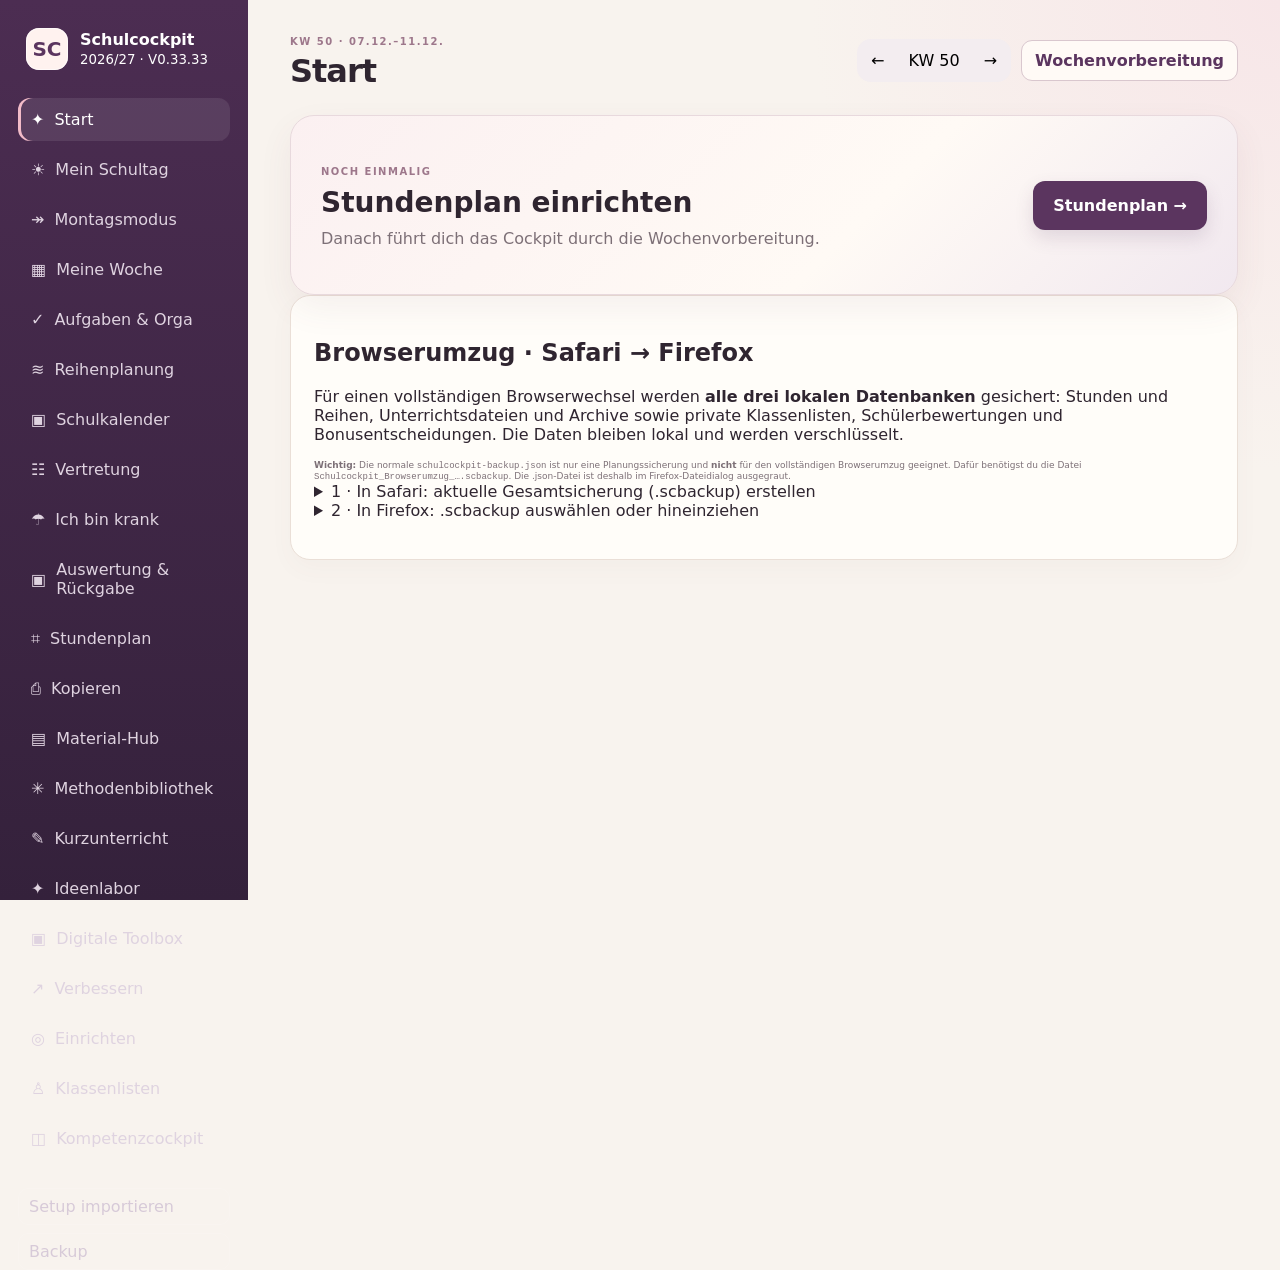
==== index.html @ 97490d44 "V0.33.33: Verbindliche Kompetenznachweise" ====
<!doctype html>
<html lang="de">
<head>
  <meta charset="UTF-8" />
  <meta name="viewport" content="width=device-width, initial-scale=1.0" />
  <title>Schulcockpit</title>
  <link rel="stylesheet" href="styles.css?v=0.25.0" />
  <link rel="stylesheet" href="schulcockpit-klassenliste-le-v235.css?v=0.29.1" />
  <link rel="stylesheet" href="schulcockpit-restjahr-v236.css?v=0.25.0" />
  <link rel="stylesheet" href="schulcockpit-materialhub-v237.css?v=0.25.0" />
  <link rel="stylesheet" href="schulcockpit-materialarchive-v238.css?v=0.25.0" />
  <link rel="stylesheet" href="schulcockpit-materialfolder-v239.css?v=0.25.0" />
  <link rel="stylesheet" href="schulcockpit-materialaudit-v240.css?v=0.25.0" />
  <link rel="stylesheet" href="schulcockpit-jahreszip-v241.css?v=0.25.0" />
  <link rel="stylesheet" href="schulcockpit-fehlende-originale-v242.css?v=0.25.0" />
  <link rel="stylesheet" href="schulcockpit-originale-reparieren-v243.css?v=0.25.0" />
  <link rel="stylesheet" href="schulcockpit-jahresvorgaben-v244.css?v=0.25.0" />
  <link rel="stylesheet" href="schulcockpit-pruefungsthemen-v245.css?v=0.25.7" />
  <link rel="stylesheet" href="schulcockpit-kompetenzstunden-v247.css?v=0.25.0" />
  <link rel="stylesheet" href="schulcockpit-klassenverwaltung-v248.css?v=0.25.8" />
  <link rel="stylesheet" href="schulcockpit-stammklassen-v251.css?v=0.25.1" />
  <link rel="stylesheet" href="schulcockpit-mathe5-nachweise-v252.css?v=0.25.2" />
  <link rel="stylesheet" href="schulcockpit-privacy-project-v253.css?v=0.25.3" />
  <link rel="stylesheet" href="schulcockpit-schulkalender-v259.css?v=0.26.1" />
  <link rel="stylesheet" href="schulcockpit-vertretung-v262.css?v=0.26.2" />
  <link rel="stylesheet" href="schulcockpit-nachruecken-v263.css?v=0.26.3" />
  <link rel="stylesheet" href="schulcockpit-bewertung-v267.css?v=0.26.7" />
  <link rel="stylesheet" href="schulcockpit-klassenarbeit-erstellen-v269.css?v=0.26.9" />
  <link rel="stylesheet" href="schulcockpit-unterricht-ist-v270.css?v=0.27.0" />
  <link rel="stylesheet" href="schulcockpit-stundenwechsel-v272.css?v=0.27.4" />
  <link rel="stylesheet" href="schulcockpit-bonusmatrix-v281.css?v=0.28.1" />
  <link rel="stylesheet" href="schulcockpit-stundendisposition-v275.css?v=0.27.5">
  <link rel="stylesheet" href="schulcockpit-arbeitsblaetter-v276.css?v=0.27.6">
  <link rel="stylesheet" href="schulcockpit-dropzone-v284.css?v=0.28.4">
  <link rel="stylesheet" href="schulcockpit-streaming-transfer-v285.css?v=0.28.5">
  <link rel="stylesheet" href="schulcockpit-firefox-replace-v287.css?v=0.28.7">
  <link rel="stylesheet" href="schulcockpit-lesson-context-v289.css?v=0.28.9">
  <link rel="stylesheet" href="schulcockpit-yearplan-compact-v290.css?v=0.29.0">
  <link rel="stylesheet" href="schulcockpit-material-triage-v294.css?v=0.29.4">
  <link rel="stylesheet" href="schulcockpit-lesson-memory-v295.css?v=0.29.5">
  <link rel="stylesheet" href="schulcockpit-material-evolution-v296.css?v=0.29.6">
  <link rel="stylesheet" href="schulcockpit-methoden-v298.css?v=0.29.8">
  <link rel="stylesheet" href="schulcockpit-nachschreiben-v300.css?v=0.30.0">
  <link rel="stylesheet" href="schulcockpit-ideenlabor-v302.css?v=0.30.2">
  <link rel="stylesheet" href="schulcockpit-kurzunterricht-v304.css?v=0.30.5">
  <link rel="stylesheet" href="schulcockpit-arbeitsblatt-flow-v306.css?v=0.30.6">
  <link rel="stylesheet" href="schulcockpit-zeitkurse-v307.css?v=0.30.7">
  <link rel="stylesheet" href="schulcockpit-realitaet-quellen-v309.css?v=0.30.9">
  <link rel="stylesheet" href="schulcockpit-zeitkurs-zip-v310.css?v=0.31.0">
  <link rel="stylesheet" href="schulcockpit-reihen-drag-v311.css?v=0.31.1">
  <link rel="stylesheet" href="schulcockpit-direct-reihen-drag-v312.css?v=0.31.2">
  <link rel="stylesheet" href="schulcockpit-teilreihenplanung-v313.css?v=0.31.3">
  <link rel="stylesheet" href="schulcockpit-stunden-tauschen-v314.css?v=0.31.4">
  <link rel="stylesheet" href="schulcockpit-wochen-duplikate-v315.css?v=0.31.5">
  <link rel="stylesheet" href="schulcockpit-pruefungsdateien-v316.css?v=0.31.6">
  <link rel="stylesheet" href="schulcockpit-pruefungsanalyse-v317.css?v=0.31.7">
  <link rel="stylesheet" href="schulcockpit-auswertung-fassungen-v318.css?v=0.31.8">
  <link rel="stylesheet" href="schulcockpit-vertretung-v319.css?v=0.31.9">
  <link rel="stylesheet" href="schulcockpit-mein-schultag-v320.css?v=0.32.0">
  <link rel="stylesheet" href="schulcockpit-krankheitstag-v321.css?v=0.32.1">
  <link rel="stylesheet" href="schulcockpit-wochen-druck-v322.css?v=0.32.2">
  <link rel="stylesheet" href="schulcockpit-blitzreflexion-v323.css?v=0.32.3">
  <link rel="stylesheet" href="schulcockpit-schuljahreswechsel-v324.css?v=0.32.4">
  <link rel="stylesheet" href="schulcockpit-folgejahr-stundenplan-v325.css?v=0.32.5">
  <link rel="stylesheet" href="schulcockpit-unterricht-verbessern-v326.css?v=0.32.6">
  <link rel="stylesheet" href="schulcockpit-stunden-einschieben-v327.css?v=0.32.7">
  <link rel="stylesheet" href="schulcockpit-doppelkarten-bereinigen-v328.css?v=0.32.8">
  <link rel="stylesheet" href="schulcockpit-plan-karten-abgleich-v329.css?v=0.32.9">
  <link rel="stylesheet" href="schulcockpit-eigene-materialfassung-v330.css?v=0.33.0">
  <link rel="stylesheet" href="schulcockpit-varianten-planung-v331.css?v=0.33.1">
  <link rel="stylesheet" href="schulcockpit-materialpakete-v332.css?v=0.33.2">
  <link rel="stylesheet" href="schulcockpit-auswertung-assistent-v333.css?v=0.33.3">
  <link rel="stylesheet" href="schulcockpit-aufgabeneditor-v334.css?v=0.33.30">
  <link rel="stylesheet" href="schulcockpit-unterrichtsauswahl-v3331.css?v=0.33.31">
  <link rel="stylesheet" href="schulcockpit-eigener-unterricht-v3332.css?v=0.33.32">
  <link rel="stylesheet" href="schulcockpit-kompetenznachweise-v3333.css?v=0.33.33">
  <link rel="stylesheet" href="schulcockpit-nachschreiber-abgleich-v335.css?v=0.33.11">
  <link rel="stylesheet" href="schulcockpit-classtime-abgleich-v336.css?v=0.33.6">
  <link rel="stylesheet" href="schulcockpit-bonusluecken-v337.css?v=0.33.7">
  <link rel="stylesheet" href="schulcockpit-pruefungsreiter-v338.css?v=0.33.8">
  <link rel="stylesheet" href="schulcockpit-inklusion-bonus-v3313.css?v=0.33.13">
  <link rel="stylesheet" href="schulcockpit-schuelerzuordnung-v3314.css?v=0.33.14">
  <link rel="stylesheet" href="schulcockpit-variantenmatrix-v3316.css?v=0.33.16">
  <link rel="stylesheet" href="schulcockpit-notenspiegel-v3320.css?v=0.33.20">
  <link rel="stylesheet" href="schulcockpit-pruefungskompetenzen-v3321.css?v=0.33.21">
  <link rel="stylesheet" href="schulcockpit-raster-quelle-v3322.css?v=0.33.22">
  <link rel="stylesheet" href="schulcockpit-physisches-archiv-v3323.css?v=0.33.23">
  <link rel="stylesheet" href="schulcockpit-physisches-archiv-suche-v3324.css?v=0.33.24">
  <link rel="stylesheet" href="schulcockpit-physisches-archiv-vorschau-v3326.css?v=0.33.26">
  <link rel="stylesheet" href="schulcockpit-physisches-archiv-extras-v3327.css?v=0.33.27">
</head>
<body>
  <div id="sc-v186-load" aria-live="polite"><section class="sc-v186-loader-card"><h2>Schulcockpit wird sicher geladen …</h2><p>Bestehende Stunden und Materialien werden geprüft. Bitte die Seite nicht schließen.</p></section></div>
  <div id="app"></div>
  <script src="jszip.min.js?v=0.25.0"></script>
  <script src="app.js?v=0.33.14"></script>
  <script src="schulcockpit-zipnamen-v246.js?v=0.25.0"></script>
  <script src="schulcockpit-competency-v205.js?v=0.25.0"></script>
  <script src="schulcockpit-exam-auto-v205.js?v=0.25.0"></script>
  <script src="schulcockpit-curriculum-v206.js?v=0.25.0"></script>
  <script src="schulcockpit-curriculum-audit-v207.js?v=0.30.3"></script>
  <script src="schulcockpit-themenkarten-v208.js?v=0.25.0"></script>
  <script src="schulcockpit-assessment-rubric-v209.js?v=0.33.22"></script>
  <script src="schulcockpit-classtime-safe-v210.js?v=0.33.29"></script>
  <script src="schulcockpit-korrekturarbeitsplatz-v210.js?v=0.25.0"></script>
  <script src="schulcockpit-korrekturarbeitsplatz-v211.js?v=0.27.9"></script>
  <script src="schulcockpit-classtime-answer-status-v212.js?v=0.25.0"></script>
  <script src="schulcockpit-korrekturabschluss-v213.js?v=0.25.0"></script>
  <script src="schulcockpit-auswertung-workspace-v214.js?v=0.25.0"></script>
  <script src="schulcockpit-raster-import-v215.js?v=0.33.22"></script>
  <script src="schulcockpit-aufgaben-autosave-v216.js?v=0.27.9"></script>
  <script src="schulcockpit-classtime-mapping-v217.js?v=0.25.0"></script>
  <script src="schulcockpit-korrektur-workflow-v218.js?v=0.28.1"></script>
  <script src="schulcockpit-bonus-feedback-v219.js?v=0.25.0"></script>
  <script src="schulcockpit-bonus-identities-v220.js?v=0.25.0"></script>
  <script src="schulcockpit-compact-score-grid-v221.js?v=0.25.0"></script>
  <script src="schulcockpit-feedback-review-v224.js?v=0.25.0"></script>
  <script src="schulcockpit-feedback-graduated-v225.js?v=0.25.0"></script>
  <script src="schulcockpit-feedback-natural-v227.js?v=0.25.0"></script>
  <script src="schulcockpit-feedback-warm-v228.js?v=0.25.0"></script>
  <script src="schulcockpit-feedback-coherent-v229.js?v=0.25.0"></script>
  <script src="schulcockpit-feedback-policy-v230.js?v=0.29.2"></script>
  <script src="schulcockpit-report-pdf-v233.js?v=0.29.2"></script>
  <script src="schulcockpit-klassenliste-le-v235.js?v=0.25.8"></script>
  <script src="schulcockpit-jahresvorgaben-v244.js?v=0.25.7"></script>
  <script src="schulcockpit-pruefungsthemen-v245.js?v=0.25.0"></script>
  <script src="schulcockpit-restjahr-v236.js?v=0.26.3"></script>
  <script src="schulcockpit-materialhub-v237.js?v=0.29.4"></script>
  <script src="schulcockpit-materialarchive-v238.js?v=0.25.0"></script>
  <script src="schulcockpit-materialfolder-v239.js?v=0.25.0"></script>
  <script src="schulcockpit-materialaudit-v240.js?v=0.25.0"></script>
  <script src="schulcockpit-jahreszip-v241.js?v=0.25.0"></script>
  <script src="schulcockpit-kompetenzstunden-v247.js?v=0.25.0"></script>
  <script src="schulcockpit-klassenverwaltung-v248.js?v=0.25.8"></script>
  <script src="schulcockpit-workflow-drafts-v249.js?v=0.25.0"></script>
  <script src="schulcockpit-statistikprojekt-v250.js?v=0.25.0"></script>
  <script src="schulcockpit-stammklassen-core-v251.js?v=0.25.1"></script>
  <script src="schulcockpit-stammklassen-v251.js?v=0.25.2"></script>
  <script src="schulcockpit-stammklassen-backup-v253.js?v=0.25.3"></script>
  <script src="schulcockpit-projekttermine-v254.js?v=0.26.1"></script>
  <script src="schulcockpit-dialogentwuerfe-v255.js?v=0.25.5"></script>
  <script src="schulcockpit-stundenentwuerfe-v256.js?v=0.25.8"></script>
  <script src="schulcockpit-freiplanung-v258.js?v=0.25.8"></script>
  <script src="schulcockpit-schulkalender-v259.js?v=0.26.2"></script>
  <script src="schulcockpit-bewertung-v260-core.js?v=0.33.17"></script>
  <script src="schulcockpit-notenbogen-v3315-core.js?v=0.33.17"></script>
  <script src="schulcockpit-notenschluessel-v3310-core.js?v=0.33.10"></script>
  <script src="schulcockpit-bewertung-v260.js?v=0.33.19"></script>
  <script src="schulcockpit-kursausfall-v261.js?v=0.26.2"></script>
  <script src="schulcockpit-vertretung-v262.js?v=0.28.9"></script>
  <script src="schulcockpit-nachruecken-v263.js?v=0.26.3"></script>
  <script src="schulcockpit-browsertransfer-v264.js?v=0.28.7"></script>
  <script src="schulcockpit-montagsmodus-themen-v266.js?v=0.26.6"></script>
  <script src="schulcockpit-bewertung-v267-core.js?v=0.26.7"></script>
  <script src="schulcockpit-bewertung-v267.js?v=0.33.17"></script>
  <script src="schulcockpit-klassenarbeit-erstellen-v269-core.js?v=0.26.9"></script>
  <script src="schulcockpit-klassenarbeit-erstellen-v269.js?v=0.26.9"></script>
  <script src="schulcockpit-unterricht-ist-v270-core.js?v=0.27.0"></script>
  <script src="schulcockpit-unterricht-ist-v270.js?v=0.27.0"></script>
  <script src="schulcockpit-stundenwechsel-v272-core.js?v=0.27.4"></script>
  <script src="schulcockpit-stundenwechsel-v272.js?v=0.27.4"></script>
  <script src="schulcockpit-stundendisposition-v275-core.js?v=0.27.5"></script>
  <script src="schulcockpit-stundendisposition-v275.js?v=0.28.0"></script>
  <script src="schulcockpit-arbeitsblaetter-v276.js?v=0.33.2"></script>
  <script src="schulcockpit-kursreparatur-v277.js?v=0.27.7"></script>
  <script src="schulcockpit-flexplan-v278-core.js?v=0.28.0"></script>
  <script src="schulcockpit-flexplan-v278.js?v=0.33.28"></script>
  <script src="schulcockpit-bonuskompetenzen-v279.js?v=0.27.9"></script>
  <script src="schulcockpit-ueberhang-v280.js?v=0.28.0"></script>
  <script src="schulcockpit-bonusmatrix-v281.js?v=0.28.2"></script>
  <script src="schulcockpit-le-status-v283-core.js?v=0.29.2"></script>
  <script src="schulcockpit-le-status-v283.js?v=0.29.2"></script>
  <script src="schulcockpit-dropzone-v284-core.js?v=0.28.4"></script>
  <script src="schulcockpit-dropzone-v284.js?v=0.28.4"></script>
  <script src="schulcockpit-streaming-transfer-v285.js?v=0.28.7"></script>
  <script src="schulcockpit-targetcheck-v286-core.js?v=0.28.6"></script>
  <script src="schulcockpit-weekfill-v288-core.js?v=0.28.8"></script>
  <script src="schulcockpit-weekfill-v288.js?v=0.28.8"></script>
  <script src="schulcockpit-lesson-context-v289-core.js?v=0.28.9"></script>
  <script src="schulcockpit-lesson-context-v289.js?v=0.28.9"></script>
  <script src="schulcockpit-yearplan-compact-v290.js?v=0.29.0"></script>
  <script src="schulcockpit-le-rueckmeldung-v291.js?v=0.29.2"></script>
  <script src="schulcockpit-feedback-fach-v293-core.js?v=0.29.3"></script>
  <script src="schulcockpit-feedback-fach-v293.js?v=0.29.3"></script>
  <script src="schulcockpit-workflow-links-v294.js?v=0.29.4"></script>
  <script src="schulcockpit-material-triage-v294-core.js?v=0.29.4"></script>
  <script src="schulcockpit-material-triage-v294.js?v=0.29.4"></script>
  <script src="schulcockpit-lesson-memory-v295-core.js?v=0.29.5"></script>
  <script src="schulcockpit-lesson-memory-v295.js?v=0.29.5"></script>
  <script src="schulcockpit-material-evolution-v296-core.js?v=0.33.1"></script>
  <script src="schulcockpit-material-evolution-v296.js?v=0.33.2"></script>
  <script src="schulcockpit-print-audit-v297-core.js?v=0.33.2"></script>
  <script src="schulcockpit-print-audit-v297.js?v=0.33.2"></script>
  <script src="schulcockpit-methoden-v298-core.js?v=0.29.8"></script>
  <script src="schulcockpit-methoden-v298.js?v=0.29.8"></script>
  <script src="schulcockpit-unterricht-qualitaet-v299-core.js?v=0.29.9"></script>
  <script src="schulcockpit-unterricht-qualitaet-v299.js?v=0.29.9"></script>
  <script src="schulcockpit-nachschreiben-v300-core.js?v=0.33.9"></script>
  <script src="schulcockpit-nachschreiben-v300.js?v=0.33.9"></script>
  <script src="schulcockpit-report-fit-v301-core.js?v=0.30.1"></script>
  <script src="schulcockpit-report-onepage-v301.js?v=0.33.15"></script>
  <script src="schulcockpit-ideenlabor-v302-core.js?v=0.30.2"></script>
  <script src="schulcockpit-ideenlabor-v302.js?v=0.30.3"></script>
  <script src="schulcockpit-kurzunterricht-v304-core.js?v=0.30.4"></script>
  <script src="schulcockpit-kurzunterricht-v304.js?v=0.30.4"></script>
  <script src="schulcockpit-arbeitsblatt-ist-v305-core.js?v=0.30.9"></script>
  <script src="schulcockpit-arbeitsblatt-ist-v305.js?v=0.30.5"></script>
  <script src="schulcockpit-arbeitsblatt-flow-v306-core.js?v=0.30.9"></script>
  <script src="schulcockpit-arbeitsblatt-flow-v306.js?v=0.30.9"></script>
  <script src="schulcockpit-zeitkurse-v307-core.js?v=0.30.7"></script>
  <script src="schulcockpit-zeitkurse-v307.js?v=0.30.7"></script>
  <script src="schulcockpit-material-realitaet-v308-core.js?v=0.30.8"></script>
  <script src="schulcockpit-material-realitaet-v308.js?v=0.30.8"></script>
  <script src="schulcockpit-quellenpruefung-v309-core.js?v=0.30.9"></script>
  <script src="schulcockpit-quellenpruefung-v309.js?v=0.30.9"></script>
  <script src="schulcockpit-zeitkurs-zip-v310-core.js?v=0.31.0"></script>
  <script src="schulcockpit-zeitkurs-zip-v310.js?v=0.31.0"></script>
  <script src="schulcockpit-reihen-drag-v311-core.js?v=0.31.4"></script>
  <script src="schulcockpit-reihen-drag-v311.js?v=0.31.4"></script>
  <script src="schulcockpit-direct-reihen-drag-v312.js?v=0.31.4"></script>
  <script src="schulcockpit-teilreihenplanung-v313-core.js?v=0.31.3"></script>
  <script src="schulcockpit-teilreihenplanung-v313.js?v=0.31.3"></script>
  <script src="schulcockpit-stunden-tauschen-v314.js?v=0.31.4"></script>
  <script src="schulcockpit-wochen-duplikate-v315-core.js?v=0.31.5"></script>
  <script src="schulcockpit-wochen-duplikate-v315.js?v=0.31.5"></script>
  <script src="schulcockpit-pruefungsdateien-v316.js?v=0.31.6"></script>
  <script src="schulcockpit-pruefungsanalyse-v317.js?v=0.33.21"></script>
  <script src="schulcockpit-auswertung-fassungen-v318.js?v=0.31.8"></script>
  <script src="schulcockpit-vertretung-v319.js?v=0.31.9"></script>
  <script src="schulcockpit-mein-schultag-v320-core.js?v=0.32.0"></script>
  <script src="schulcockpit-mein-schultag-v320.js?v=0.32.0"></script>
  <script src="schulcockpit-krankheitstag-v321-core.js?v=0.32.1"></script>
  <script src="schulcockpit-krankheitstag-v321.js?v=0.32.1"></script>
  <script src="schulcockpit-wochen-druck-v322-core.js?v=0.32.2"></script>
  <script src="schulcockpit-wochen-druck-v322.js?v=0.32.2"></script>
  <script src="schulcockpit-blitzreflexion-v323-core.js?v=0.32.3"></script>
  <script src="schulcockpit-blitzreflexion-v323.js?v=0.32.3"></script>
  <script src="schulcockpit-schuljahreswechsel-v324-core.js?v=0.32.4"></script>
  <script src="schulcockpit-schuljahreswechsel-v324.js?v=0.32.4"></script>
  <script src="schulcockpit-folgejahr-stundenplan-v325-core.js?v=0.32.5"></script>
  <script src="schulcockpit-folgejahr-stundenplan-v325.js?v=0.32.5"></script>
  <script src="schulcockpit-unterricht-verbessern-v326-core.js?v=0.32.6"></script>
  <script src="schulcockpit-unterricht-verbessern-v326.js?v=0.32.6"></script>
  <script src="schulcockpit-stunden-einschieben-v327.js?v=0.33.28"></script>
  <script src="schulcockpit-doppelkarten-bereinigen-v328-core.js?v=0.32.8"></script>
  <script src="schulcockpit-doppelkarten-bereinigen-v328.js?v=0.32.8"></script>
  <script src="schulcockpit-plan-karten-abgleich-v329-core.js?v=0.33.28"></script>
  <script src="schulcockpit-plan-karten-abgleich-v329.js?v=0.32.9"></script>
  <script src="schulcockpit-eigene-materialfassung-v330-core.js?v=0.33.0"></script>
  <script src="schulcockpit-eigene-materialfassung-v330.js?v=0.33.0"></script>
  <script src="schulcockpit-varianten-planung-v331-core.js?v=0.33.1"></script>
  <script src="schulcockpit-varianten-planung-v331.js?v=0.33.1"></script>
  <script src="schulcockpit-materialpakete-v332-core.js?v=0.33.2"></script>
  <script src="schulcockpit-materialpakete-v332.js?v=0.33.2"></script>
  <script src="schulcockpit-auswertung-assistent-v333-core.js?v=0.33.3"></script>
  <script src="schulcockpit-auswertung-assistent-v333.js?v=0.33.3"></script>
  <script src="schulcockpit-aufgabeneditor-v334-core.js?v=0.33.30"></script>
  <script src="schulcockpit-aufgabeneditor-v334.js?v=0.33.30"></script>
  <script src="schulcockpit-nachschreiber-abgleich-v335-core.js?v=0.33.11"></script>
  <script src="schulcockpit-nachschreiber-abgleich-v335.js?v=0.33.11"></script>
  <script src="schulcockpit-classtime-abgleich-v336-core.js?v=0.33.14"></script>
  <script src="schulcockpit-classtime-abgleich-v336.js?v=0.33.6"></script>
  <script src="schulcockpit-bonusluecken-v337-core.js?v=0.33.7"></script>
  <script src="schulcockpit-bonusluecken-v337.js?v=0.33.7"></script>
  <script src="schulcockpit-inklusion-bonus-v3313-core.js?v=0.33.13"></script>
  <script src="schulcockpit-variantenmatrix-v3316-core.js?v=0.33.16"></script>
  <script src="schulcockpit-pruefungsreiter-v338-core.js?v=0.33.8"></script>
  <script src="schulcockpit-pruefungsreiter-v338.js?v=0.33.22"></script>
  <script src="schulcockpit-inklusion-bonus-v3313.js?v=0.33.13"></script>
  <script src="schulcockpit-variantenmatrix-v3316.js?v=0.33.16"></script>
  <script src="schulcockpit-schuelerzuordnung-v3314-core.js?v=0.33.14"></script>
  <script src="schulcockpit-schuelerzuordnung-v3314.js?v=0.33.14"></script>
  <script src="schulcockpit-auswertung-ansicht-v3312.js?v=0.33.12"></script>
  <script src="schulcockpit-notenspiegel-v3320-core.js?v=0.33.20"></script>
  <script src="schulcockpit-notenspiegel-v3320.js?v=0.33.20"></script>
  <script src="schulcockpit-pruefungskompetenzen-v3321-core.js?v=0.33.21"></script>
  <script src="schulcockpit-pruefungskompetenzen-v3321.js?v=0.33.21"></script>
  <script src="schulcockpit-physisches-archiv-v3323-core.js?v=0.33.27"></script>
  <script src="schulcockpit-physisches-archiv-suche-v3324-core.js?v=0.33.24"></script>
  <script src="schulcockpit-physisches-archiv-vorschau-v3326-core.js?v=0.33.26"></script>
  <script src="schulcockpit-physisches-archiv-extras-v3327-core.js?v=0.33.27"></script>
  <script src="schulcockpit-physisches-archiv-v3323.js?v=0.33.27"></script>
  <script src="schulcockpit-stunden-einschieben-v3328.js?v=0.33.28"></script>
  <script src="schulcockpit-aufgabentexte-v3329.js?v=0.33.30"></script>
  <script src="schulcockpit-unterrichtsauswahl-v3331-core.js?v=0.33.31"></script>
  <script src="schulcockpit-unterrichtsauswahl-v3331.js?v=0.33.31"></script>
  <script src="schulcockpit-eigener-unterricht-v3332-core.js?v=0.33.32"></script>
  <script src="schulcockpit-eigener-unterricht-v3332.js?v=0.33.32"></script>
  <script src="schulcockpit-kompetenznachweise-v3333-core.js?v=0.33.33"></script>
  <script src="schulcockpit-kompetenznachweise-v3333.js?v=0.33.33"></script>
</body>
</html>
---- styles.css ----
:root {
  font-family: Inter, ui-sans-serif, system-ui, -apple-system, BlinkMacSystemFont, "Segoe UI", sans-serif;
  color: #2f2530;
  background: #f8f3ee;
  font-synthesis: none;
  --plum: #5b355f;
  --plum-dark: #3f2444;
  --cream: #fffaf4;
  --blush: #f7e6e8;
  --line: #eadfd7;
  --muted: #7d7077;
  --green: #58766a;
  --amber: #a46c3a;
}
* { box-sizing: border-box; }
body { margin: 0; min-width: 1100px; min-height: 100vh; background: radial-gradient(circle at top right, #f7e6e8 0, transparent 30%), #f8f3ee; }
button, input, textarea, select { font: inherit; }
button { cursor: pointer; }
.app-shell { display: grid; grid-template-columns: 248px 1fr; min-height: 100vh; }
.sidebar { background: linear-gradient(180deg, #4c2d52 0%, #34213b 100%); color: white; padding: 28px 18px 22px; display: flex; flex-direction: column; gap: 28px; position: sticky; top: 0; height: 100vh; }
.brand { display: flex; align-items: center; gap: 12px; padding: 0 8px; }
.brand-mark { width: 42px; height: 42px; border-radius: 13px; display: grid; place-items: center; background: #fff2ef; color: var(--plum); font-weight: 900; font-size: 20px; box-shadow: inset 0 0 0 1px #ffffffaa; }
.brand strong { display: block; font-size: 16px; }.brand span { display: block; margin-top: 3px; color: #d8cad8; font-size: 10px; }
nav { display: grid; gap: 7px; } nav button { border: 0; background: transparent; color: #dfd3e0; text-align: left; padding: 12px 13px; border-radius: 12px; display: flex; gap: 10px; align-items: center; } nav button:hover, nav button.active { background: #ffffff17; color: white; } nav button.active { box-shadow: inset 3px 0 #f2bbc8; }
.sidebar-footer { margin-top: auto; display: grid; gap: 8px; }.sidebar-footer button { background: transparent; border: 1px solid #ffffff25; color: #d7cad8; border-radius: 10px; padding: 8px 10px; text-align: left; }.sidebar-footer small { color: #aa99ad; padding: 4px; }
main { padding: 30px 42px 60px; }
.topbar { display: flex; justify-content: space-between; align-items: center; margin-bottom: 25px; }.topbar h1 { margin: 3px 0 0; font-size: 32px; letter-spacing: -1px; }.eyebrow { color: #9d778b; font-size: 10px; letter-spacing: 1.5px; font-weight: 800; }.top-actions { display: flex; align-items: center; gap: 10px; }.week-chip { background: #efe3dd; border: 1px solid var(--line); padding: 10px 14px; border-radius: 12px; font-weight: 700; color: var(--plum); }
.primary { border: 0; background: var(--plum); color: white; border-radius: 12px; padding: 11px 16px; font-weight: 700; box-shadow: 0 8px 18px #5b355f25; }.primary:hover { background: var(--plum-dark); }.primary.wide { width: 100%; padding: 14px; }
.content-grid { display: grid; gap: 18px; }.hero-card { min-height: 160px; border: 1px solid #ecdeda; border-radius: 24px; background: linear-gradient(135deg, #fff9f4 0%, #f7e8ea 100%); padding: 28px 30px; display: flex; align-items: center; justify-content: space-between; box-shadow: 0 12px 32px #6b4c5510; }.hero-card h2 { font-size: 25px; margin: 7px 0 8px; }.hero-card p { color: var(--muted); max-width: 720px; margin: 0; line-height: 1.5; }.progress-ring { width: 108px; height: 108px; border-radius: 50%; display: grid; place-items: center; align-content: center; background: radial-gradient(circle, #fff8f3 58%, transparent 60%), conic-gradient(var(--plum) 0 25%, #e7d9d7 25%); }.progress-ring strong { font-size: 24px; }.progress-ring span { color: var(--muted); font-size: 11px; }
.stats-row { display: grid; grid-template-columns: repeat(4, 1fr); gap: 14px; }.stat-card { border: 1px solid var(--line); background: #fffaf5; border-radius: 18px; padding: 18px 19px; }.stat-card span { display: block; color: var(--muted); font-size: 12px; }.stat-card strong { display: block; font-size: 30px; margin: 4px 0; color: var(--plum); }.stat-card small { color: #9b8e94; }
.panel { background: #fffdf9; border: 1px solid var(--line); border-radius: 20px; padding: 23px; box-shadow: 0 9px 24px #68575b09; }.section-head { display: flex; align-items: center; justify-content: space-between; margin-bottom: 16px; }.section-head h2, .section-head h3 { margin: 4px 0 0; }.muted { color: var(--muted); font-size: 12px; }
.lesson-list { display: grid; gap: 10px; }.lesson-card { width: 100%; display: grid; grid-template-columns: 110px 150px 1fr 180px; gap: 15px; align-items: center; text-align: left; border: 1px solid #eee4de; background: #fff; border-radius: 15px; padding: 15px 16px; }.lesson-card:hover { transform: translateY(-1px); box-shadow: 0 9px 22px #735e6412; }.lesson-date strong, .lesson-date span, .lesson-main strong, .lesson-main span { display: block; }.lesson-date span,.lesson-main span { color: var(--muted); font-size: 11px; margin-top: 3px; }.class-pill { border-left: 4px solid var(--class-color); background: #f8f3f1; border-radius: 8px; padding: 8px 10px; font-weight: 700; font-size: 12px; }.lesson-meta { display: flex; justify-content: flex-end; gap: 8px; align-items: center; }.status { padding: 6px 9px; border-radius: 999px; font-size: 10px; font-weight: 800; }.status-ready { background: #e6f0ea; color: #3d6655; }.status-planned { background: #e8e7f2; color: #58517d; }.status-warning { background: #f8eadc; color: #8a5a2f; }.status-open { background: #f3eeee; color: #806e73; }.status-done { background: #e7eef0; color: #4e6870; }.copy-mini { color: var(--muted); font-size: 11px; }
.print-hero,.improve-hero { min-height: 135px; }.print-list,.backlog-list { display: grid; gap: 9px; }.print-row,.backlog-row { display: grid; grid-template-columns: 24px 52px 1fr 80px; gap: 12px; align-items: center; border: 1px solid #eee3dc; border-radius: 14px; padding: 13px 14px; background: #fff; }.print-row.done,.backlog-row.done { opacity: .52; }.print-row.done strong,.backlog-row.done strong { text-decoration: line-through; }.copies { font-weight: 900; color: var(--plum); font-size: 18px; }.print-content strong,.print-content small,.backlog-row span strong,.backlog-row span small { display: block; }.print-content small,.backlog-row span small { color: var(--muted); margin-top: 3px; }.backlog-row { grid-template-columns: 24px 1fr; }
.materials-grid { display: grid; grid-template-columns: repeat(2, 1fr); gap: 14px; }.material-card { border: 1px solid var(--line); background: #fffdf9; text-align: left; border-radius: 18px; padding: 20px; display: grid; grid-template-columns: 46px 1fr; gap: 14px; }.material-card:hover { box-shadow: 0 9px 25px #725b6212; }.material-icon { width: 46px; height: 46px; display: grid; place-items: center; border-radius: 13px; background: #f1e5e7; color: var(--plum); font-size: 22px; }.material-card h3 { margin: 5px 0 5px; }.material-card p { color: var(--muted); margin: 0 0 10px; }.variant-strip { display: flex; flex-wrap: wrap; gap: 6px; }.variant-strip span { border: 1px dashed #d8cac6; color: #a09292; border-radius: 999px; padding: 4px 8px; font-size: 9px; }.variant-strip span.available { border-style: solid; background: #f0e8ed; color: var(--plum); }.notice { margin-top: 12px; background: #fff2df; color: #8b633a; border-radius: 9px; padding: 7px 9px; font-size: 10px; }
.modal-backdrop { position: fixed; inset: 0; background: #2b1f2b80; backdrop-filter: blur(6px); display: grid; place-items: center; padding: 35px; z-index: 30; }.modal { width: min(900px, 92vw); max-height: 90vh; overflow: hidden; background: #fffaf5; border-radius: 24px; box-shadow: 0 30px 90px #1d111e50; display: flex; flex-direction: column; }.modal-header { padding: 22px 24px 16px; border-bottom: 1px solid var(--line); display: flex; justify-content: space-between; align-items: flex-start; }.modal-header h2 { margin: 5px 0 0; font-size: 22px; }.icon-button { border: 0; background: #efe5e2; width: 35px; height: 35px; border-radius: 50%; font-size: 22px; color: var(--plum); }.modal-body { padding: 23px 24px 28px; overflow: auto; }
.detail-stack { display: grid; gap: 15px; }.detail-summary { display: flex; justify-content: space-between; gap: 20px; padding: 17px; background: #f8efec; border-radius: 15px; }.detail-summary p { margin: 5px 0 0; }.detail-summary select { border: 1px solid #decfca; background: white; border-radius: 10px; padding: 8px; height: 38px; }.detail-section { border: 1px solid var(--line); background: white; border-radius: 16px; padding: 18px; }.detail-section h3 { margin-top: 0; }.step-list { display: grid; gap: 8px; }.step-list label { display: flex; gap: 10px; align-items: center; padding: 10px; border-radius: 10px; background: #faf7f4; }.step-list label.checked { color: #607269; background: #eef4ef; }.reflection-grid { display: grid; gap: 15px; }.field-label { display: block; font-size: 11px; font-weight: 800; color: var(--muted); margin-bottom: 7px; }.choice-row { display: flex; flex-wrap: wrap; gap: 7px; }.choice-row button,.improvement-buttons button,.add-variant-row button { border: 1px solid #e1d4cf; background: #fffaf6; border-radius: 999px; padding: 7px 10px; color: #6e5f65; }.choice-row button.selected { background: var(--plum); color: white; border-color: var(--plum); }.detail-section textarea { width: 100%; min-height: 82px; resize: vertical; margin-top: 14px; border: 1px solid #e1d4cf; border-radius: 12px; padding: 11px; }.linked-materials { display: grid; gap: 8px; }.linked-materials button { text-align: left; border: 1px solid #e7dbd6; background: #fffaf5; border-radius: 12px; padding: 11px 13px; }.linked-materials strong,.linked-materials span { display: block; }.linked-materials span { font-size: 10px; color: var(--muted); margin-top: 4px; }
.variant-list { display: grid; gap: 8px; margin-top: 10px; }.variant-row { display: grid; grid-template-columns: 36px 1fr auto; gap: 10px; align-items: center; border: 1px solid #eee3dd; border-radius: 12px; padding: 10px; }.availability-dot { width: 32px; height: 32px; border-radius: 50%; border: 1px dashed #cdbcb7; background: #fff; color: var(--muted); }.availability-dot.on { background: #e8f0eb; border-style: solid; color: #47705c; }.variant-row strong,.variant-row small { display: block; }.variant-row small { color: var(--muted); margin-top: 3px; }.tag { border-radius: 999px; background: #f0ebea; color: #8d7c80; padding: 5px 8px; font-size: 9px; }.tag.good { background: #e7f0ea; color: #4b6d5b; }.add-variant-row,.improvement-buttons { display: flex; flex-wrap: wrap; gap: 7px; margin-top: 12px; }.custom-improvement { display: grid; grid-template-columns: 1fr auto; gap: 8px; margin-top: 12px; }.custom-improvement input { border: 1px solid #e0d4ce; border-radius: 10px; padding: 9px 10px; }.custom-improvement button { border: 0; border-radius: 10px; background: var(--plum); color: white; padding: 0 13px; }.custom-improvement button:disabled { opacity: .4; }.notes-list { margin: 0; padding-left: 18px; color: #695c62; }.notes-list li { margin: 6px 0; }
.brief-list { display: grid; gap: 9px; }.brief-row { display: flex; justify-content: space-between; align-items: center; text-align: left; border: 1px solid #eadfd8; border-radius: 13px; background: white; padding: 12px 13px; }.brief-row strong,.brief-row small { display: block; }.brief-row small { color: var(--muted); margin-top: 3px; }
@media (max-width: 1180px) { body { min-width: 940px; }.app-shell { grid-template-columns: 210px 1fr; }.stats-row { grid-template-columns: repeat(2,1fr); }.lesson-card { grid-template-columns: 100px 135px 1fr; }.lesson-meta { grid-column: 3; justify-content: flex-start; }.materials-grid { grid-template-columns: 1fr; } }

/* V0.2 – Arbeitsmodus & Stundenplan */
.focus-hero { min-height: 180px; border: 1px solid #e8d9dd; border-radius: 24px; background: linear-gradient(135deg,#fbf0f1 0%,#fffaf5 60%,#f1e8ef 100%); padding: 30px; display:flex; align-items:center; justify-content:space-between; gap:30px; box-shadow:0 14px 34px #6b4c5512; }
.focus-hero h2 { margin:7px 0 8px; font-size:28px; max-width:720px; }.focus-hero p { margin:0; color:var(--muted); max-width:720px; line-height:1.5; }.focus-hero .big { padding:15px 20px; white-space:nowrap; }.next-meta { display:inline-block; margin-top:14px; background:#fff9; border:1px solid #eadde0; padding:7px 10px; border-radius:10px; font-size:11px; color:#6b5663; }.done-badge { width:72px;height:72px;border-radius:50%;display:grid;place-items:center;background:#e8f0ea;color:#47705c;font-size:30px;font-weight:900; }.focus-hero.all-done { background:linear-gradient(135deg,#edf4ef,#fffaf5); }
.workflow-strip { display:grid; grid-template-columns:repeat(5,1fr); gap:9px; }.workflow-step { min-height:70px; border:1px solid var(--line); border-radius:15px; padding:12px; display:flex; gap:9px; align-items:center; background:#fffaf5; }.workflow-step>span { width:25px;height:25px;border-radius:50%;display:grid;place-items:center;font-weight:900;background:#eee5e5;color:#806e73; }.workflow-step strong,.workflow-step small { display:block; }.workflow-step strong { font-size:11px; }.workflow-step small { color:var(--muted);margin-top:3px;font-size:9px; }.workflow-step.active-step { border-color:#d8bdc9;background:#f9eef1; }.workflow-step.active-step>span { background:var(--plum);color:white; }.workflow-step.complete-step { opacity:.67; }
.task-queue { display:grid; gap:8px; }.task-card { width:100%; display:grid; grid-template-columns:40px 1fr 30px; gap:12px; align-items:center; text-align:left; border:1px solid #eadfd9; background:white; border-radius:14px; padding:13px 14px; }.task-card:hover { transform:translateY(-1px); box-shadow:0 8px 18px #725b6210; }.task-number { width:30px;height:30px;border-radius:10px;display:grid;place-items:center;background:#f0e5e9;color:var(--plum);font-weight:900; }.task-main small,.task-main strong,.task-main span { display:block; }.task-main small { color:#a07a8b;font-size:9px;font-weight:800;letter-spacing:.7px;text-transform:uppercase; }.task-main strong { margin:2px 0 3px; }.task-main span { color:var(--muted);font-size:11px; }.task-arrow { color:var(--plum);font-size:20px;text-align:right; }.empty-state { padding:28px;border:1px dashed #d8cac6;border-radius:14px;color:#63766b;background:#f3f7f3;text-align:center; }.tip-card { border-radius:15px;background:#f0e8ed;border:1px solid #e0d1d9;padding:17px 19px;color:#654f60; }.tip-card strong { display:block;margin-bottom:5px; }.tip-card p { margin:0;font-size:12px;line-height:1.5; }
.text-button { border:0;background:transparent;color:var(--plum);font-weight:800; }.text-button:hover { text-decoration:underline; }
.class-editor { display:grid;gap:7px; }.class-edit-row,.add-class-row,.add-timetable-row { display:grid;grid-template-columns:1.2fr .8fr 100px 42px;gap:8px;align-items:center; }.add-class-row { margin-top:12px;grid-template-columns:1.2fr .8fr 100px 110px; }.class-edit-row input,.add-class-row input,.add-timetable-row input,.add-timetable-row select,.lesson-edit-grid input { border:1px solid #ded0ca;background:white;border-radius:10px;padding:9px 10px;min-width:0; }.small-input { text-align:center; }.danger-lite { border:1px solid #ead2d2;background:#fff5f4;color:#a25c5c;border-radius:10px;height:36px;font-size:18px; }.add-class-row button,.add-timetable-row button { border:0;background:#efe5e9;color:var(--plum);font-weight:800;border-radius:10px;padding:10px; }
.timetable-grid { display:grid;grid-template-columns:repeat(5,1fr);gap:10px;align-items:start; }.day-column { border:1px solid var(--line);border-radius:15px;background:#faf6f3;min-height:180px;overflow:hidden; }.day-head { padding:10px 12px;background:#f0e5e7;color:var(--plum);font-weight:900;font-size:11px;text-transform:uppercase;letter-spacing:.5px; }.day-slots { padding:8px;display:grid;gap:7px; }.tt-card { position:relative;border-left:4px solid var(--class-color);background:white;border-radius:10px;padding:10px 30px 10px 10px;box-shadow:0 3px 10px #6b4c5508; }.tt-card strong,.tt-card span { display:block; }.tt-card strong { font-size:11px; }.tt-card span { color:var(--muted);font-size:10px;margin-top:3px; }.tt-card button { position:absolute;right:6px;top:6px;border:0;background:#f5eeee;color:#98777d;border-radius:50%;width:22px;height:22px; }.empty-slot { color:#aa9ca0;font-size:10px;padding:12px 6px;text-align:center; }.add-timetable-row { margin-top:14px;grid-template-columns:130px 1fr 1.4fr 110px; }.add-timetable-row select { border:1px solid #ded0ca;background:white;border-radius:10px;padding:9px 10px; }
.lesson-edit-grid { display:grid;grid-template-columns:1fr 1fr;gap:10px; }.lesson-edit-grid label { display:grid;gap:5px;color:var(--muted);font-size:10px;font-weight:800; }.lesson-edit-grid label.full { grid-column:1/-1; }.quick-status-row { display:flex;flex-wrap:wrap;gap:7px;margin-top:13px; }.quick-status-row button { border:1px solid #ded0ca;background:#fffaf6;border-radius:999px;padding:7px 10px;color:#6e5f65;font-weight:700; }
@media (max-width:1180px){.workflow-strip{grid-template-columns:repeat(3,1fr)}.timetable-grid{grid-template-columns:repeat(5,minmax(145px,1fr));overflow-x:auto}.focus-hero{align-items:flex-start}.class-edit-row,.add-class-row{grid-template-columns:1fr 1fr 90px 42px}.add-timetable-row{grid-template-columns:120px 1fr 1fr 100px}}

/* V0.3 – echte Materialien, stundenbezogene Druckplanung & ZIP-Paket */
.top-actions{display:flex;gap:10px;align-items:center}.storage-pill{font-size:10px;color:#766970;background:#f5eeee;border:1px solid #e7dadd;padding:7px 10px;border-radius:999px}.hero-actions{display:flex;gap:8px;flex-wrap:wrap;justify-content:flex-end}.secondary{border:1px solid #d9c7ce;background:#fffaf6;color:var(--plum);border-radius:11px;padding:10px 13px;font-weight:800}.material-meta{font-size:9px;color:var(--muted);margin-top:7px}.file-state{font-size:9px;font-weight:800;color:#a56262}.file-state.ok{color:#47705c}.print-row.missing-file{background:#fff6f3;border-color:#efd7cf}.section-head.compact{margin-bottom:10px}.lesson-material-block{border:1px solid #eadfd9;border-radius:14px;padding:12px;margin:10px 0;background:#fffdf9}.lesson-material-head{display:flex;align-items:flex-start;justify-content:space-between;gap:10px;margin-bottom:9px}.lesson-material-head strong,.lesson-material-head small{display:block}.lesson-material-head small{font-size:9px;color:var(--muted);margin-top:3px}.lesson-variant-list{display:grid;gap:7px}.lesson-variant-plan{display:grid;grid-template-columns:minmax(120px,1.2fr) minmax(110px,1fr) 96px 86px 110px;gap:8px;align-items:center;padding:8px;border-radius:10px;background:#faf7f4;border:1px solid transparent}.lesson-variant-plan.selected{border-color:#e2d0d6;background:#fbf1f4}.need-toggle{display:flex;gap:7px;align-items:center;font-weight:800;font-size:10px}.mini-file{font-size:9px;color:#a06464}.mini-file.ok{color:#47705c}.inline-field{display:grid;grid-template-columns:auto 48px;align-items:center;gap:5px;font-size:9px;color:var(--muted)}.inline-field input,.lesson-variant-plan select{min-width:0;border:1px solid #ded0ca;border-radius:8px;background:white;padding:6px}.printed-mini{display:flex;gap:5px;align-items:center;font-size:9px;color:var(--muted)}.book-ref{font-size:9px;color:var(--muted);grid-column:3/-1}.attach-material-row{display:grid;grid-template-columns:1fr auto;gap:8px;margin-top:12px}.attach-material-row select{border:1px solid #ded0ca;border-radius:10px;padding:9px;background:white}.attach-material-row button{border:0;border-radius:10px;background:#efe5e9;color:var(--plum);font-weight:800;padding:9px 12px}.attach-material-row button:disabled{opacity:.35}.microcopy{font-size:9px;color:var(--muted);margin:8px 0 0}.variant-editor{display:grid;grid-template-columns:36px 1fr auto;gap:10px;align-items:center;border:1px solid #eee3dd;border-radius:12px;padding:10px}.variant-info strong,.variant-info small{display:block}.variant-info small{color:var(--muted);margin-top:3px;font-size:9px}.variant-file-actions{display:flex;gap:6px;align-items:center}.variant-file-actions button,.upload-button{border:1px solid #e1d4cf;background:#fffaf6;color:#6e5f65;border-radius:9px;padding:7px 9px;font-size:9px;font-weight:800;cursor:pointer}.danger-lite.small{width:auto;height:auto;color:#a25c5c;padding:6px 9px}.lesson-edit-grid select{border:1px solid #ded0ca;background:white;border-radius:10px;padding:9px 10px}.full-button{width:100%;margin-top:14px}.print-hero{align-items:center}
@media(max-width:1180px){.lesson-variant-plan{grid-template-columns:minmax(110px,1fr) 100px 88px 76px 100px}.storage-pill{display:none}}

/* V0.4 – Sequenzen & Phasenplanung */
.sequence-hero{align-items:center}
.sequence-list{display:grid;gap:12px}
.sequence-card{width:100%;display:grid;grid-template-columns:1fr minmax(180px,240px);gap:24px;text-align:left;border:1px solid var(--line);background:var(--surface);border-radius:18px;padding:18px 20px;cursor:pointer;transition:.16s ease}
.sequence-card:hover{transform:translateY(-1px);box-shadow:0 8px 22px rgba(60,43,62,.08);border-color:#d8c9d4}
.sequence-main{min-width:0}.sequence-title-row{display:flex;align-items:center;gap:10px;flex-wrap:wrap}.sequence-main>span{display:block;color:var(--muted);font-size:.85rem;margin-top:5px}.sequence-main p{margin:9px 0 0;color:#625967;line-height:1.45}
.assessment-chip{font-size:.72rem!important;padding:5px 8px;border-radius:999px;background:#f4e8ed;color:#8b4963!important;font-weight:700}
.sequence-progress{align-self:center}.sequence-progress strong{font-size:1.45rem}.sequence-progress small{display:block;color:var(--muted);margin:2px 0 8px}.progress-track{height:7px;border-radius:99px;background:#eee7ec;overflow:hidden}.progress-track i{display:block;height:100%;background:#7b657f;border-radius:99px}
.previous-lesson-card{display:flex;justify-content:space-between;gap:24px;align-items:center;padding:16px 18px;border:1px solid #e2d2c7;background:#fbf4ed;border-radius:18px}.previous-lesson-card h3{margin:4px 0}.previous-lesson-card p{margin:4px 0;color:#655a54}.previous-lesson-card small{display:block;color:#88776d;margin-top:6px}.previous-lesson-card button{white-space:nowrap}
.sequence-context{margin-top:12px;padding:12px 14px;border-radius:14px;background:#f6f1f5;border:1px solid #e9dfe6;display:flex;gap:8px;flex-direction:column}.sequence-context span{font-size:.86rem;color:var(--muted)}
.time-sum{font-weight:500;color:var(--muted);font-size:.86rem}
.phase-planner{display:grid;gap:9px}.empty-phase{padding:20px;border:1px dashed #d9ccd5;border-radius:15px;color:var(--muted);background:#fcfafb}
.phase-row{display:grid;grid-template-columns:34px 120px 85px minmax(220px,1fr) 34px;gap:8px;align-items:start;padding:10px;border:1px solid var(--line);border-radius:15px;background:var(--surface)}
.phase-row.done{opacity:.68;background:#f7f5f6}.phase-row.done .phase-text input:first-child{text-decoration:line-through}
.phase-done{display:flex;align-items:center;justify-content:center;width:32px;height:38px}.phase-done input{display:none}.phase-done span{display:grid;place-items:center;width:28px;height:28px;border:1px solid #d6cad2;border-radius:9px;color:transparent;background:#fff;cursor:pointer}.phase-done input:checked+span{background:#6d806f;color:#fff;border-color:#6d806f}
.phase-row select,.phase-row input{width:100%;box-sizing:border-box}.phase-min{position:relative}.phase-min input{padding-right:28px}.phase-min span{position:absolute;right:8px;top:11px;font-size:.72rem;color:var(--muted)}.phase-text{display:grid;gap:5px}.phase-detail{font-size:.82rem!important;color:#6b606a}
.ai-bridge{display:flex;justify-content:space-between;gap:28px;align-items:center;padding:18px 20px;border-radius:18px;background:linear-gradient(135deg,#efe8f1,#f7f1ea);border:1px solid #ded0dd}.ai-bridge h3{margin:4px 0}.ai-bridge p{margin:0;max-width:620px;color:#6e6270}.ai-bridge>div:last-child{display:flex;gap:8px;white-space:nowrap}
.linked-lessons{display:grid;gap:7px}.linked-lessons button{display:grid;grid-template-columns:100px 1fr 90px;gap:12px;align-items:center;text-align:left;padding:11px 12px;border:1px solid var(--line);background:#fff;border-radius:12px}.linked-lessons span,.linked-lessons small{color:var(--muted);font-size:.8rem}.linked-lessons small{text-align:right}
.lesson-edit-grid textarea{width:100%;min-height:86px;box-sizing:border-box}
@media(max-width:900px){.sequence-card{grid-template-columns:1fr}.phase-row{grid-template-columns:32px 1fr 80px 32px}.phase-text{grid-column:2/4}.ai-bridge,.previous-lesson-card{align-items:flex-start;flex-direction:column}.ai-bridge>div:last-child{white-space:normal}.linked-lessons button{grid-template-columns:85px 1fr}.linked-lessons small{grid-column:2;text-align:left}}

/* V0.5 – ChatGPT-Rückimport, Folienideen & Vorbereitung */
.modal-wide{width:min(1040px,94vw);max-width:1040px}
.ai-import-text{width:100%;min-height:280px;box-sizing:border-box;border:1px solid #d9ccd5;border-radius:14px;background:#fff;padding:14px 15px;resize:vertical;font:13px/1.5 ui-monospace,SFMono-Regular,Menlo,Monaco,Consolas,monospace;color:#443945;margin-top:12px}
.import-actions{display:flex;justify-content:flex-end;gap:8px;align-items:center;margin-top:10px;flex-wrap:wrap}
.import-preview{border:1px solid #d8c9d4;background:#fbf8fb;border-radius:18px;padding:16px 18px}
.import-ok{font-size:.78rem;font-weight:800;color:#47705c;background:#edf5ef;border:1px solid #d4e6d8;padding:6px 9px;border-radius:999px}
.import-stats{display:grid;grid-template-columns:repeat(4,1fr);gap:9px;margin:12px 0}
.import-stats>div{background:#fff;border:1px solid #e8dee4;border-radius:13px;padding:12px;text-align:center}
.import-stats strong{display:block;font-size:1.3rem;color:var(--plum)}
.import-stats span{display:block;color:var(--muted);font-size:.75rem;margin-top:2px}
.import-preview-content{background:#fff;border:1px solid #ebe1e6;border-radius:13px;padding:12px 14px;color:#5f5560}
.import-preview-content p{margin:4px 0}.import-preview-content ol{margin:10px 0 0;padding-left:22px}.import-preview-content li{margin:5px 0}
.import-options{display:grid;grid-template-columns:1fr 1fr;gap:8px 18px;margin:14px 0}.import-options label{display:flex;gap:8px;align-items:flex-start;font-size:.86rem;color:#5f5560}
.slide-plan-list{display:grid;gap:9px}.slide-plan-card{display:grid;grid-template-columns:34px 1fr 34px;gap:10px;align-items:start;padding:11px;border:1px solid var(--line);border-radius:14px;background:#fff}.slide-number{display:grid;place-items:center;width:30px;height:30px;border-radius:10px;background:#efe8f1;color:var(--plum);font-weight:900}.slide-plan-card small,.slide-plan-card strong{display:block}.slide-plan-card small{font-size:.72rem;text-transform:uppercase;letter-spacing:.04em;color:#967f8e;font-weight:800}.slide-plan-card strong{margin-top:2px}.slide-plan-card ul{margin:7px 0 0;padding-left:18px;color:#625967}.slide-plan-card li{margin:3px 0}.slide-plan-card p{margin:7px 0 0;color:var(--muted);font-size:.82rem}
.prep-task-list{display:grid;gap:7px}.prep-task{display:grid;grid-template-columns:24px 1fr 34px;gap:9px;align-items:center;border:1px solid var(--line);background:#fff;border-radius:12px;padding:9px 10px}.prep-task span strong,.prep-task span small{display:block}.prep-task span small{font-size:.76rem;color:var(--muted);margin-top:2px}.prep-task.done{opacity:.58;background:#f7f5f6}.prep-task.done strong{text-decoration:line-through}
@media(max-width:760px){.import-stats{grid-template-columns:1fr 1fr}.import-options{grid-template-columns:1fr}.ai-bridge>div:last-child{display:grid;width:100%}.ai-bridge>div:last-child button{width:100%}}

/* V0.6 – Stundenplanraster & Nullstart */
.week-switcher{display:flex;align-items:center;gap:4px;background:var(--surface-2,#f3edf0);padding:4px;border-radius:14px}.week-switcher button{border:0;background:transparent;padding:8px 10px;border-radius:10px;cursor:pointer}.week-switcher button:hover{background:#fff}.onboarding-hero{align-items:center}.timetable-hero{align-items:center}.week-toolbar{display:flex;justify-content:space-between;gap:20px;align-items:center}.timetable-matrix{display:grid;grid-template-columns:minmax(135px,.75fr) repeat(5,minmax(120px,1fr));gap:1px;background:rgba(83,55,68,.12);border:1px solid rgba(83,55,68,.12);border-radius:18px;overflow:hidden;margin-top:18px}.tt-corner,.tt-day-head,.tt-period-label,.tt-cell{background:var(--surface,#fffaf7);padding:10px}.tt-corner,.tt-day-head{font-size:.78rem;font-weight:800;text-transform:uppercase;letter-spacing:.08em;color:var(--muted,#765f69);display:flex;align-items:center}.tt-day-head{justify-content:center}.tt-period-label{display:flex;gap:6px;align-items:center}.tt-period-label input{min-width:0;width:100%;font-weight:700;border:0;background:transparent;padding:9px 6px}.tt-cell{display:flex;align-items:center;min-height:62px}.tt-cell select{width:100%;min-width:0;background:#fff;border:1px solid rgba(83,55,68,.13);border-radius:11px;padding:10px}.tiny{padding:4px 7px!important;min-width:auto!important}.add-period{margin-top:12px}.hero-actions{display:flex;gap:10px;flex-wrap:wrap;align-items:center}.danger-zone{border:1px solid rgba(172,80,90,.22);background:rgba(172,80,90,.05);border-radius:16px;padding:16px}.danger-zone p{margin:.35rem 0 1rem}.full-button{width:100%}
@media(max-width:1050px){.timetable-matrix{grid-template-columns:120px repeat(5,170px);overflow-x:auto}.week-toolbar{align-items:flex-start;flex-direction:column}.top-actions{flex-wrap:wrap}}

/* V0.7 – Setup-Assistent & sichere Übernahme */
.setup-hero{display:grid;grid-template-columns:1fr 220px;gap:30px;align-items:center;padding:26px 28px;border-radius:22px;background:linear-gradient(135deg,#f2e9f0,#fbf4ec);border:1px solid #e1d4de}.setup-hero h2{font-size:1.7rem;margin:5px 0 8px}.setup-hero p{margin:0;max-width:720px;color:#685e68;line-height:1.55}.setup-progress{background:#fff;border:1px solid #e2d7df;border-radius:18px;padding:18px}.setup-progress strong{display:block;font-size:2rem;color:var(--plum)}.setup-progress span{display:block;color:var(--muted);font-size:.82rem;margin:2px 0 10px}.setup-steps{display:grid;grid-template-columns:1fr 1fr;gap:12px}.setup-step{display:grid;grid-template-columns:42px 1fr auto;gap:14px;align-items:center;background:#fff;border:1px solid var(--line);border-radius:18px;padding:16px 17px}.setup-step.done{background:#faf9f7}.setup-step-no{width:38px;height:38px;border-radius:13px;display:grid;place-items:center;background:#efe6ee;color:var(--plum);font-weight:900}.setup-step.done .setup-step-no{background:#e7f0ea;color:#4d705d}.setup-step h3{margin:3px 0 2px}.setup-step p{margin:0;color:var(--muted);font-size:.82rem}.migration-panel{padding:22px}.safe-chip{padding:7px 10px;border-radius:999px;background:#edf5ef;color:#4e745f;font-weight:800;font-size:.72rem}.migration-grid{display:grid;grid-template-columns:repeat(3,1fr);gap:12px;margin-top:12px}.migration-grid article{border:1px solid var(--line);background:#fff;border-radius:17px;padding:17px;position:relative}.migration-grid h3{margin:8px 0 6px}.migration-grid p,.migration-grid li{font-size:.84rem;line-height:1.5;color:#685e68}.migration-grid ol{padding-left:19px;margin:9px 0 0}.migration-icon{width:31px;height:31px;display:grid;place-items:center;border-radius:10px;background:#efe6ee;color:var(--plum);font-weight:900}.warning-panel{border-color:#e9caca;background:#fffafa}.warning-panel ul{margin:8px 0 0;padding-left:20px;color:#825b5b}.warning-panel li{margin:5px 0}
@media(max-width:1000px){.setup-hero{grid-template-columns:1fr}.setup-progress{max-width:320px}.setup-steps,.migration-grid{grid-template-columns:1fr}}

/* V0.8 – Wochenstart */
.weekly-prep-hero{display:flex;align-items:center;justify-content:space-between;gap:24px;padding:28px 30px;border-radius:26px;background:linear-gradient(135deg,#fffaf3 0%,#f8efe7 100%);border:1px solid rgba(87,52,48,.10);box-shadow:0 16px 40px rgba(60,39,35,.06)}
.weekly-prep-hero h2{font-size:clamp(1.65rem,3vw,2.45rem);margin:.25rem 0 .5rem}.weekly-prep-hero p{max-width:720px;margin:0;color:var(--muted)}
.weekly-score{min-width:116px;aspect-ratio:1;display:flex;flex-direction:column;justify-content:center;align-items:center;border-radius:999px;background:#fff;border:1px solid rgba(87,52,48,.1);box-shadow:0 10px 25px rgba(60,39,35,.06)}.weekly-score strong{font-size:1.65rem}.weekly-score span{font-size:.76rem;color:var(--muted)}
.prep-stage-grid{display:grid;grid-template-columns:repeat(5,minmax(0,1fr));gap:10px}.prep-stage-card{padding:16px;border:1px solid var(--line);background:var(--panel);border-radius:18px;display:grid;grid-template-columns:auto 1fr;gap:10px;position:relative;overflow:hidden;opacity:.78}.prep-stage-card.active{opacity:1;box-shadow:0 0 0 2px rgba(95,52,73,.13);transform:translateY(-1px)}.prep-stage-card.complete{background:#f5f8f1}.prep-stage-num{width:30px;height:30px;border-radius:10px;background:var(--soft);display:grid;place-items:center;font-weight:800}.prep-stage-card.complete .prep-stage-num{background:#e0eddc}.prep-stage-copy{display:flex;flex-direction:column;min-width:0}.prep-stage-copy strong{font-size:.92rem}.prep-stage-copy span{font-size:.77rem;color:var(--muted);margin-top:2px}.prep-stage-copy small{font-size:.7rem;color:var(--muted);margin-top:7px;line-height:1.35}.prep-stage-bar{grid-column:1/-1;height:4px;background:rgba(87,52,48,.08);border-radius:999px;overflow:hidden}.prep-stage-bar i{display:block;height:100%;background:currentColor;opacity:.42;border-radius:inherit}
.next-action-card{display:flex;justify-content:space-between;align-items:center;gap:24px;background:#4b2c3d;color:white;padding:24px 28px;border-radius:24px}.next-action-card h2{margin:.2rem 0 .45rem}.next-action-card p{margin:0 0 .55rem;color:rgba(255,255,255,.8)}.next-action-card span:not(.eyebrow){font-size:.82rem;color:rgba(255,255,255,.68)}.next-action-card .primary{background:white;color:#4b2c3d}.next-action-card.done{background:#5d6b55}
.prep-lesson-table{display:flex;flex-direction:column;gap:8px}.prep-lesson-row{display:grid;grid-template-columns:minmax(260px,1.2fr) minmax(360px,1fr) auto;gap:12px;align-items:center;padding:10px;border:1px solid var(--line);border-radius:16px;background:#fff}.prep-lesson-main{display:grid;grid-template-columns:92px 1fr;gap:12px;text-align:left;background:none;border:0;padding:5px;color:inherit}.prep-lesson-main:hover{background:var(--soft);border-radius:12px}.prep-lesson-main span:last-child{display:flex;flex-direction:column}.prep-lesson-main small{color:var(--muted);margin-top:2px}.prep-date{font-size:.78rem;font-weight:700;color:var(--muted);display:flex;flex-direction:column}.prep-date small{font-weight:500}.pipeline-chips{display:flex;gap:6px;flex-wrap:wrap}.pipeline-chip{font-size:.7rem;padding:5px 8px;border-radius:999px;background:#f4efec;color:#796a66;white-space:nowrap}.pipeline-chip.ok{background:#e9f1e5;color:#53624c}.pipeline-chip.open{background:#fbefe8;color:#98614b}.small-action{font-size:.75rem;padding:8px 10px;white-space:nowrap}
@media(max-width:1100px){.prep-stage-grid{grid-template-columns:repeat(2,minmax(0,1fr))}.prep-lesson-row{grid-template-columns:1fr}.pipeline-chips{padding-left:104px}.small-action{justify-self:start;margin-left:104px}}
@media(max-width:700px){.weekly-prep-hero,.next-action-card{align-items:flex-start;flex-direction:column}.weekly-score{min-width:90px;width:90px}.prep-stage-grid{grid-template-columns:1fr}.prep-lesson-main{grid-template-columns:78px 1fr}.pipeline-chips,.small-action{padding-left:0;margin-left:0}}

/* V0.9 – Aufgaben, Orga & Zeitfenster */
.taskhub-hero{display:flex;justify-content:space-between;align-items:center;gap:24px;padding:27px 29px;border-radius:24px;background:linear-gradient(135deg,#f5edf2,#fff8ef);border:1px solid var(--line)}
.taskhub-hero h2{margin:.25rem 0 .5rem;font-size:1.8rem}.taskhub-hero p{margin:0;max-width:760px;color:var(--muted);line-height:1.5}
.task-add-grid{display:grid;grid-template-columns:repeat(4,minmax(0,1fr));gap:12px}.task-add-grid label{font-size:.76rem;font-weight:800;color:#705f68;display:flex;flex-direction:column;gap:6px}.task-add-grid label.full{grid-column:1/-1}.task-add-grid input,.task-add-grid select{width:100%;border:1px solid #ded1ce;background:#fff;border-radius:11px;padding:10px 11px;font:inherit;color:#51464d}.task-add-grid .full-button{grid-column:1/-1;padding:12px}
.time-pills{display:flex;gap:6px;background:#f4eeed;border-radius:12px;padding:4px}.time-pills button{border:0;background:transparent;border-radius:9px;padding:7px 10px;font-weight:800;color:#78666e}.time-pills button.active{background:#fff;color:var(--plum);box-shadow:0 2px 8px #5b465210}
.time-task-list,.general-task-list,.done-task-list{display:grid;gap:8px}.general-task-row{display:grid;grid-template-columns:34px 1fr 34px;gap:11px;align-items:center;padding:12px 13px;border:1px solid var(--line);border-radius:14px;background:#fff}.task-check{width:30px;height:30px;border-radius:10px;border:1px solid #d8c9ce;background:#fff;color:var(--plum);font-weight:900}.task-check:hover{background:#edf4ef;color:#476253}.task-check.inline{justify-self:end}.general-task-copy{min-width:0}.task-row-top{display:flex;align-items:center;gap:8px;flex-wrap:wrap}.general-task-copy>span,.general-task-copy>small{display:block;color:var(--muted);font-size:.76rem;margin-top:3px}.task-due{font-size:.65rem;font-weight:800;padding:4px 7px;border-radius:999px;background:#f1ece9;color:#76696b}.task-due.soon{background:#fff1df;color:#8d6338}.task-due.urgent,.task-due.overdue{background:#f9e3e3;color:#9a4f52}.task-due.neutral{background:#f3f0f0;color:#8b7e82}
.task-card.unified-general{grid-template-columns:40px 1fr auto 36px;cursor:default}.task-estimate{font-size:.72rem;font-weight:800;color:#8b737e;background:#f4edef;border-radius:999px;padding:5px 8px}.focus-shortcuts{display:grid;grid-template-columns:1fr 1fr;gap:10px}.focus-shortcuts button{text-align:left;border:1px solid var(--line);background:#fff;border-radius:16px;padding:15px 17px;display:flex;justify-content:space-between;gap:15px;align-items:center;color:inherit}.focus-shortcuts button:hover{box-shadow:0 8px 20px #614b5510;transform:translateY(-1px)}.focus-shortcuts strong{font-size:.9rem}.focus-shortcuts span{font-size:.75rem;color:var(--muted)}
.done-task{display:grid;grid-template-columns:26px 1fr auto;gap:9px;align-items:center;padding:9px 11px;border-radius:12px;background:#faf8f7;color:#75696d}.done-task>span{color:#4f745e;font-weight:900}.done-task strong,.done-task small{display:block}.done-task small{font-size:.7rem;color:var(--muted);margin-top:2px}.compact-panel{padding-bottom:15px}
@media(max-width:1050px){.task-add-grid{grid-template-columns:1fr 1fr}.focus-shortcuts{grid-template-columns:1fr}}@media(max-width:700px){.taskhub-hero{align-items:flex-start;flex-direction:column}.task-add-grid{grid-template-columns:1fr}.task-card.unified-general{grid-template-columns:36px 1fr 34px}.task-estimate{display:none}}


/* V0.10 – Reihenplan (Soll) */
.sequence-plan-list{display:grid;gap:12px}
.sequence-plan-unit{display:grid;grid-template-columns:88px minmax(0,1fr) auto;gap:16px;align-items:start;padding:16px;border:1px solid var(--line);border-radius:18px;background:var(--surface-soft)}
.sequence-plan-date{display:flex;flex-direction:column;gap:8px;color:var(--muted)}
.sequence-plan-date strong{font-size:28px;line-height:1;color:var(--ink);opacity:.18}
.sequence-plan-copy h4{margin:0 0 7px;font-size:17px}
.sequence-plan-copy p{margin:5px 0;line-height:1.45}
.sequence-plan-copy small{display:block;margin-top:6px;line-height:1.4;color:var(--muted)}
.import-note{padding:12px 14px;border-radius:14px;background:var(--accent-soft);line-height:1.45}
.import-options .disabled-option{opacity:.48}
.safe-chip{display:inline-flex;align-items:center;padding:6px 10px;border-radius:999px;background:var(--surface-soft);font-size:12px;color:var(--muted);white-space:nowrap}
@media (max-width:860px){.sequence-plan-unit{grid-template-columns:60px 1fr}.sequence-plan-unit>button{grid-column:1/-1}.sequence-plan-date strong{font-size:22px}}

/* V0.11 */
.simplified-focus{max-width:980px;margin:0 auto}.quiet-next{opacity:.92}.mini-next-list{display:grid;gap:10px}.mini-next{display:grid;grid-template-columns:34px 1fr;gap:12px;align-items:center;padding:12px 0;border-top:1px solid var(--line,#e8e1dc)}.mini-next:first-child{border-top:0}.mini-next>span{width:28px;height:28px;border-radius:50%;display:grid;place-items:center;background:#f0e9f0;font-weight:700}.mini-next strong,.mini-next small{display:block}.mini-next small{margin-top:3px;color:var(--muted,#756f73)}
.group-editor{display:grid;gap:8px}.group-edit-row{display:grid;grid-template-columns:1fr 100px 42px;gap:8px}.group-edit-row input{min-width:0}.schedule-grid.v11 select{width:100%;min-width:0}.schedule-grid.v11 .schedule-cell{padding:5px}.schedule-grid.v11 .schedule-cell select{font-size:.86rem}.timetable-hero strong{color:var(--ink,#342c35)}
.imported-plan-reference{border-left:4px solid #b89aac}
.group-week-panel{border:1px solid #ddd3e3}.group-prep-row{background:#faf7fb}.compact-stages{grid-template-columns:repeat(5,minmax(120px,1fr))}@media(max-width:1000px){.compact-stages{grid-template-columns:1fr 1fr}.schedule-grid.v11{min-width:900px}.panel:has(.schedule-grid.v11){overflow-x:auto}}

/* V0.12 – Montagsmodus */
.monday-mode{gap:18px}.monday-step{border:1px solid rgba(80,63,94,.10)}.step-number{display:inline-grid;place-items:center;width:30px;height:30px;border-radius:50%;background:#4d3858;color:white;font-weight:800;margin-right:10px}.status-counter{display:inline-flex;padding:7px 10px;border-radius:999px;background:#f3edf4;font-size:12px;font-weight:700}.material-week-list,.production-list{display:grid;gap:8px;margin-top:14px}.material-week-row{display:grid;grid-template-columns:minmax(150px,.8fr) minmax(260px,1.8fr) auto;gap:14px;align-items:center;padding:12px 14px;border:1px solid #eee5ed;border-radius:14px;background:#fff}.material-week-row.needs-attention{border-color:#e4c8a5;background:#fffaf3}.material-week-lesson,.material-week-hint{display:flex;flex-direction:column;gap:2px}.material-week-lesson span,.material-week-hint small{font-size:12px;color:#786d79}.material-week-actions{display:flex;gap:8px;justify-content:flex-end}.step-actions{display:flex;gap:10px;flex-wrap:wrap;margin-top:14px}.production-lesson{display:grid;grid-template-columns:minmax(240px,1.2fr) minmax(260px,1.4fr) auto;gap:14px;align-items:center;padding:13px 14px;border:1px solid #eee5ed;border-radius:14px;background:#fff}.production-main{display:flex;gap:12px;align-items:center}.production-main>div{display:flex;flex-direction:column}.production-main small{color:#786d79;margin-top:2px}.production-state{display:flex;gap:6px;flex-wrap:wrap}.production-actions{display:flex;gap:8px;flex-wrap:wrap;justify-content:flex-end}.ppt-master-box{display:flex;justify-content:space-between;gap:18px;align-items:center;padding:16px;border-radius:14px;background:#f8f3f8}.ppt-master-box p{margin:4px 0 0;color:#786d79;max-width:720px}.monday-step .section-head>div:first-child{display:flex;align-items:center;flex-wrap:wrap}.monday-step .section-head h2{width:100%;margin-left:40px;margin-top:-5px}@media(max-width:900px){.material-week-row,.production-lesson{grid-template-columns:1fr}.material-week-actions,.production-actions{justify-content:flex-start}.ppt-master-box{align-items:flex-start;flex-direction:column}.monday-step .section-head h2{margin-left:0;margin-top:6px}}

/* V0.12.1 – fix: Stundenplan-Raster nach Trennung von Kursen und GA */
.schedule-grid.v11 {
  display: grid;
  grid-template-columns: minmax(145px, .8fr) repeat(5, minmax(150px, 1fr));
  gap: 1px;
  background: rgba(83,55,68,.12);
  border: 1px solid rgba(83,55,68,.12);
  border-radius: 18px;
  overflow: hidden;
  margin-top: 18px;
}
.schedule-grid.v11 .schedule-corner,
.schedule-grid.v11 .schedule-day,
.schedule-grid.v11 .schedule-period,
.schedule-grid.v11 .schedule-cell {
  background: #fffaf7;
  min-width: 0;
}
.schedule-grid.v11 .schedule-corner,
.schedule-grid.v11 .schedule-day {
  padding: 11px 10px;
  font-size: .78rem;
  font-weight: 800;
  text-transform: uppercase;
  letter-spacing: .06em;
  color: #765f69;
  display: flex;
  align-items: center;
}
.schedule-grid.v11 .schedule-day {
  justify-content: center;
  text-align: center;
}
.schedule-grid.v11 .schedule-period {
  padding: 6px 8px;
  display: flex;
  align-items: center;
  min-height: 56px;
}
.schedule-grid.v11 .schedule-period input {
  width: 100%;
  min-width: 0;
  border: 0;
  background: transparent;
  padding: 9px 6px;
  font-weight: 700;
  color: #403641;
}
.schedule-grid.v11 .schedule-cell {
  padding: 6px;
  display: flex;
  align-items: center;
  min-height: 56px;
}
.schedule-grid.v11 .schedule-cell select {
  width: 100%;
  min-width: 0;
  border: 1px solid #ded0ca;
  background: #fff;
  border-radius: 10px;
  padding: 9px 10px;
  color: #403641;
}
.schedule-grid.v11 .schedule-cell select:focus,
.schedule-grid.v11 .schedule-period input:focus {
  outline: 2px solid rgba(91,53,95,.22);
  outline-offset: 1px;
}
.period-actions { margin-top: 12px; }
.period-actions button {
  border: 1px solid #dfd2d8;
  background: #f7eff3;
  color: #5b355f;
  border-radius: 10px;
  padding: 9px 12px;
  font-weight: 700;
}
@media (max-width: 1180px) {
  .panel:has(.schedule-grid.v11) { overflow-x: auto; }
  .schedule-grid.v11 { min-width: 940px; }
}

/* ===== V0.12.2 startup / project-status clarity ===== */
.startup-view{max-width:980px;margin:0 auto}
.startup-list{display:grid;gap:10px}
.startup-step{display:grid;grid-template-columns:34px 1fr auto;gap:14px;align-items:center;padding:14px 16px;border:1px solid var(--line);border-radius:16px;background:var(--surface)}
.startup-step.done{opacity:.72;background:var(--surface-soft)}
.startup-icon{width:30px;height:30px;border-radius:50%;display:grid;place-items:center;background:var(--surface-soft);font-weight:800}
.startup-step.done .startup-icon{background:#e5f4e8}
.startup-step p,.dev-status-list p{margin:4px 0 0;color:var(--muted);font-size:.9rem}
.development-status{border-style:dashed}
.dev-status-list{display:grid;gap:12px}
.dev-status-list>div{display:grid;grid-template-columns:28px 1fr;gap:10px;align-items:start;padding:10px 0;border-bottom:1px solid var(--line)}
.dev-status-list>div:last-child{border-bottom:0}
@media(max-width:760px){.startup-step{grid-template-columns:30px 1fr}.startup-step button{grid-column:2;justify-self:start}}

/* V0.13 – Momiji PowerPoint rules */
.ppt-rule-grid{display:grid;grid-template-columns:repeat(auto-fit,minmax(180px,1fr));gap:8px;margin-top:10px}
.ppt-rule-grid span{display:block;padding:9px 11px;border-radius:10px;background:rgba(83,52,92,.07);font-size:.82rem;color:#5b4860}

/* V0.14 guided workflow */
.workflow-map-v14{padding:22px}.workflow-steps-v14{display:grid;grid-template-columns:repeat(3,1fr);gap:12px}.workflow-steps-v14>div{padding:16px;border:1px solid #eee5ed;border-radius:16px;display:grid;grid-template-columns:34px 1fr;gap:4px 10px;align-items:center;background:#fff}.workflow-steps-v14>div>span{grid-row:1/3;width:32px;height:32px;border-radius:50%;display:grid;place-items:center;background:#f1ebf2;color:#66556d;font-weight:800}.workflow-steps-v14>div small{color:#827783}.workflow-steps-v14>div.active{border-color:#9b779d;background:#fbf7fb}.workflow-steps-v14>div.active>span{background:#57385e;color:#fff}.workflow-steps-v14>div.done>span{background:#e6f0e6;color:#46634a}.lesson-material-grid-v14{display:grid;gap:12px;margin-top:15px}.lesson-material-card-v14{border:1px solid #ece3e9;border-radius:18px;padding:16px;background:#fff}.lesson-material-card-v14.needs{border-color:#e1b982;background:#fffaf3}.lesson-material-card-v14>header{display:flex;justify-content:space-between;gap:20px;align-items:flex-start;padding-bottom:10px}.lesson-material-card-v14>header>div{display:flex;flex-direction:column}.lesson-material-card-v14 header span,.lesson-material-card-v14 header small{color:#7f747f;font-size:12px}.material-card-state{padding:6px 9px;border-radius:999px;background:#f3edf4;white-space:nowrap}.resource-group-v14{margin-top:10px;padding-top:10px;border-top:1px solid #f1ebef}.resource-group-v14 h4{font-size:11px;letter-spacing:.08em;text-transform:uppercase;color:#887a89;margin:0 0 7px}.resource-row-v14{display:flex;justify-content:space-between;gap:16px;align-items:center;padding:8px 0}.resource-row-v14>div:first-child{display:grid;grid-template-columns:auto 1fr;column-gap:8px;align-items:center;min-width:0}.resource-row-v14 strong{font-size:14px}.resource-row-v14 small{grid-column:2;color:#847985}.resource-row-v14.needs strong{color:#6f4828}.resource-type{font-size:10px;font-weight:800;text-transform:uppercase;padding:4px 6px;border-radius:7px;background:#efe9f1;color:#604d66;white-space:nowrap}.resource-type.reference{background:#edf2e9;color:#52614d}.resource-type.digital{background:#eaf0f5;color:#4e6171}.resource-type.print{background:#f7ebdd;color:#73502e}.resource-actions-v14{display:flex;align-items:center;gap:8px}.resource-actions-v14 select{max-width:130px;padding:7px}.small-upload{font-size:12px;padding:7px 9px}.reference-line-v14{display:flex;gap:8px;align-items:center;padding:5px 0;font-size:14px}.course-prep-list-v14{display:grid;gap:10px}.course-prep-card-v14{display:grid;grid-template-columns:minmax(200px,1.15fr) minmax(220px,1fr) auto;gap:16px;align-items:center;padding:14px;border:1px solid #ece3e9;border-radius:16px;background:#fff}.course-prep-info-v14{display:flex;flex-direction:column}.course-prep-info-v14>span,.course-prep-info-v14 small{font-size:12px;color:#817681}.course-prep-status-v14{display:flex;gap:7px;flex-wrap:wrap}.course-prep-status-v14 span{padding:5px 7px;border-radius:8px;background:#f3eff4;font-size:11px}.course-prep-status-v14 span.ok{background:#eaf2e8;color:#496048}.course-prep-status-v14 span.warn{background:#fff0dc;color:#7b542d}.wizard-head-v14{display:grid;grid-template-columns:auto 1fr;gap:14px 20px;align-items:start}.wizard-head-v14>div:nth-child(2) h1{margin:2px 0}.wizard-head-v14>div:nth-child(2) p{margin:0;color:#756a76}.wizard-steps-v14{grid-column:1/-1;display:grid;grid-template-columns:repeat(4,1fr);gap:8px;margin-top:8px}.wizard-steps-v14>div{display:flex;align-items:center;gap:8px;padding:9px 11px;border-radius:12px;background:#f3eff4;color:#817381}.wizard-steps-v14>div span{width:25px;height:25px;display:grid;place-items:center;border-radius:50%;background:#e5dfe7;font-size:12px;font-weight:800}.wizard-steps-v14>div.active{background:#56385d;color:#fff}.wizard-steps-v14>div.active span{background:rgba(255,255,255,.2)}.wizard-steps-v14>div.done{background:#eaf2e8;color:#4c6049}.wizard-panel-v14{background:#fff;border:1px solid #ece3e9;border-radius:20px;padding:24px}.wizard-panel-v14 h2{font-size:28px;margin:5px 0 8px}.wizard-plan-summary-v14{display:grid;gap:10px;margin:18px 0;padding:16px;border-radius:15px;background:#faf7fa}.wizard-plan-summary-v14>div{display:flex;flex-direction:column}.wizard-plan-summary-v14 small{color:#807380}.wizard-plan-summary-v14 p{margin:3px 0 0}.wizard-resources-v14{border-top:1px solid #eee6eb}.wizard-footer-v14{display:flex;justify-content:flex-end;gap:10px;flex-wrap:wrap;margin-top:22px;padding-top:16px;border-top:1px solid #f0e9ee}.instruction-steps-v14{display:grid;gap:10px;margin:20px 0}.instruction-steps-v14>div{display:grid;grid-template-columns:34px 1fr;gap:10px;align-items:center}.instruction-steps-v14 span{width:32px;height:32px;border-radius:50%;display:grid;place-items:center;background:#57385e;color:#fff;font-weight:800}.instruction-steps-v14 p{margin:0}.prompt-box-v14{width:100%;min-height:260px;padding:14px;border:1px solid #ded3de;border-radius:14px;font-family:ui-monospace,SFMono-Regular,Menlo,monospace;font-size:12px;line-height:1.45;background:#fbfafb}.wizard-import-preview-v14{display:flex;gap:10px;align-items:center;flex-wrap:wrap;padding:12px 14px;border-radius:13px;background:#eaf2e8;color:#496048;margin-top:12px}.wizard-import-preview-v14 p{width:100%;margin:0}.ppt-ready-card-v14{display:grid;grid-template-columns:repeat(3,1fr);gap:10px;margin:20px 0}.ppt-ready-card-v14>div{padding:14px;border-radius:13px;background:#faf7fa;display:flex;flex-direction:column}.ppt-ready-card-v14 small{color:#817681}.big-upload{display:inline-flex;margin-top:8px}@media(max-width:950px){.workflow-steps-v14,.wizard-steps-v14,.ppt-ready-card-v14{grid-template-columns:1fr}.course-prep-card-v14{grid-template-columns:1fr}.lesson-material-card-v14>header,.resource-row-v14{flex-direction:column;align-items:flex-start}.resource-actions-v14{width:100%}.wizard-head-v14{grid-template-columns:1fr}}

/* V0.15 Material-Eingang */
.material-drop-hero-v15{align-items:center;gap:28px}
.material-inbox-v15{overflow:visible}
.material-inbox-list-v15{display:grid;gap:12px;margin-top:16px}
.material-inbox-row-v15{display:grid;grid-template-columns:minmax(260px,1.05fr) minmax(520px,2fr) auto;gap:14px;align-items:center;padding:14px;border:1px solid #eaded4;border-radius:16px;background:#fffdfb}
.inbox-file-v15{display:flex;align-items:center;gap:12px;min-width:0}
.inbox-file-v15>div{min-width:0;flex:1}.inbox-file-v15 small{display:block;color:#83757e;overflow:hidden;text-overflow:ellipsis;white-space:nowrap;margin-top:4px}
.file-pill-v15{font-size:11px;font-weight:800;letter-spacing:.08em;padding:7px 8px;border-radius:9px;background:#f1e8ef;color:#5b3159;flex:0 0 auto}
.inbox-title-v15{width:100%;border:0;border-bottom:1px solid transparent;background:transparent;font-weight:750;font-size:14px;padding:4px 2px}.inbox-title-v15:focus{border-bottom-color:#81557e;outline:0}
.inbox-assign-grid-v15{display:grid;grid-template-columns:1fr 1.2fr 1.5fr .9fr 1fr;gap:7px}.inbox-assign-grid-v15 select{min-width:0;width:100%;padding:8px 7px;font-size:12px}
.inbox-actions-v15{display:flex;align-items:center;gap:6px}.inbox-actions-v15 .primary{white-space:nowrap}
.material-assignment-v15{font-size:12px;color:#746874;margin:5px 0 9px}.material-card-v15{text-align:left}
@media(max-width:1150px){.material-inbox-row-v15{grid-template-columns:1fr}.inbox-assign-grid-v15{grid-template-columns:1fr 1fr}.inbox-actions-v15{justify-content:flex-end}}
@media(max-width:700px){.inbox-assign-grid-v15{grid-template-columns:1fr}}

/* V0.16 – Drag & Drop + Auto-Matching */
.material-drop-hero-v16{position:relative;align-items:center;gap:28px;border:2px dashed #d9b9cc;background:linear-gradient(135deg,#fffaf7,#fbf1f7);transition:.18s ease;min-height:190px}
.material-drop-hero-v16.dragging{border-color:#6c3769;background:#f7e8f2;transform:translateY(-1px);box-shadow:0 14px 34px rgba(83,45,81,.12)}
.drop-copy-v16{max-width:720px}.drop-hint-v16{display:inline-flex;margin-top:14px;padding:9px 12px;border-radius:999px;background:#fff;color:#6b4a63;font-size:12px;font-weight:750;border:1px solid #ead6e2}
.match-summary-v16{display:flex;gap:10px;flex-wrap:wrap;align-items:center;padding:12px 16px;border-radius:14px;background:#f5f0f4;border:1px solid #e7dbe4;font-size:13px}.match-summary-v16 strong{color:#4f2c4d}.match-summary-v16 span{color:#746874}
.match-note-v16{display:grid;gap:2px;margin-top:7px;padding:7px 9px;border-radius:10px;font-size:11px}.match-note-v16 strong{font-size:11px}.match-note-v16 span{font-weight:700}.match-note-v16 small{color:#7e727b;overflow:hidden;text-overflow:ellipsis;white-space:nowrap}.match-note-v16.good{background:#eef7f0;color:#31593c}.match-note-v16.maybe{background:#fff6e8;color:#7a5928}.match-note-v16.no{background:#f6f2f4;color:#796d75}.empty-success-v16{display:flex;gap:9px;align-items:center}.empty-success-v16 strong{color:#31593c}.empty-success-v16 span{color:#746874}
@media(max-width:800px){.material-drop-hero-v16{align-items:flex-start}.match-summary-v16{display:grid}}


/* ===== V0.17 Materialkatalog ===== */
.catalog-setup-v17,.catalog-overview-v17{border:1px solid rgba(106,64,89,.14)}
.catalog-stats-v17{display:grid;grid-template-columns:repeat(4,minmax(0,1fr));gap:12px;margin:18px 0}
.catalog-stats-v17>div{background:rgba(255,255,255,.55);border:1px solid rgba(106,64,89,.10);border-radius:16px;padding:14px;display:flex;flex-direction:column;gap:3px}
.catalog-stats-v17 strong{font-size:1.55rem}.catalog-stats-v17 span{font-size:.8rem;color:var(--muted)}
.catalog-archive-box-v17{display:flex;justify-content:space-between;gap:18px;align-items:center;background:#fbf5ef;border:1px dashed #d7b6a0;border-radius:18px;padding:16px 18px;margin:14px 0 20px}
.catalog-archive-box-v17 p{margin:4px 0 0;color:var(--muted);max-width:760px}
.catalog-browser-head-v17{display:grid;grid-template-columns:minmax(220px,1fr) 260px 260px;gap:12px;align-items:end;margin:14px 0}
.catalog-browser-head-v17>div{display:flex;flex-direction:column;gap:3px}.catalog-browser-head-v17 small{color:var(--muted)}
.catalog-list-v17{display:flex;flex-direction:column;gap:9px}
.catalog-row-v17{display:grid;grid-template-columns:minmax(0,1fr) 180px auto;gap:14px;align-items:center;border:1px solid rgba(106,64,89,.10);background:rgba(255,255,255,.52);border-radius:15px;padding:13px 14px}
.catalog-main-v17{display:flex;flex-direction:column;gap:3px}.catalog-main-v17 p{margin:4px 0 0;font-size:.82rem;color:var(--muted)}
.catalog-main-v17 small,.catalog-state-v17 small{color:var(--muted)}
.catalog-scope-v17{width:max-content;font-size:.7rem;text-transform:uppercase;letter-spacing:.06em;background:#efe7ed;border-radius:999px;padding:4px 8px}
.catalog-scope-v17.backlog{background:#f7e9dc}.catalog-scope-v17.direct_lesson{background:#e2f0e7}.catalog-scope-v17.lesson_candidate{background:#f4edd8}
.catalog-state-v17{display:flex;flex-direction:column;gap:5px}.catalog-state-v17>span{width:max-content;border-radius:999px;padding:4px 8px;font-size:.75rem}.catalog-state-v17 .local{background:#e2f0e7}.catalog-state-v17 .remote{background:#ece8e5;color:var(--muted)}
.catalog-actions-v17{display:flex;gap:7px;flex-wrap:wrap;justify-content:flex-end}
@media(max-width:900px){.catalog-stats-v17{grid-template-columns:repeat(2,1fr)}.catalog-browser-head-v17{grid-template-columns:1fr}.catalog-row-v17{grid-template-columns:1fr}.catalog-actions-v17{justify-content:flex-start}.catalog-archive-box-v17{align-items:flex-start;flex-direction:column}}


/* V0.17.6 – ruhiger Start & editierbare Materialpakete */
.focus-v176{gap:16px}.focus-hero-v176{display:flex;justify-content:space-between;align-items:center;gap:22px;background:linear-gradient(125deg,#fff9f5 0%,#f8eff4 100%);border:1px solid #ead9e2}.focus-hero-v176 h2{font-size:clamp(23px,3vw,34px);line-height:1.18;margin:8px 0}.focus-actions-v176{display:flex;flex-direction:column;gap:10px;min-width:195px}.focus-metrics-v176{display:grid;grid-template-columns:repeat(4,minmax(0,1fr));gap:10px}.focus-metrics-v176>div{background:#fff;border:1px solid #eddee7;border-radius:16px;display:flex;flex-direction:column;gap:2px;padding:17px}.focus-metrics-v176 strong{font-size:25px;color:#583354}.focus-metrics-v176 span{font-size:12px;color:#81737b}.focus-material-v176{display:flex;justify-content:space-between;align-items:center;gap:18px;padding:17px 19px;border:1px solid #eadbd8;border-radius:17px;background:#fffaf5}.focus-material-v176 p{margin:4px 0 0;max-width:700px;color:#83717b;font-size:13px}.focus-material-v176 button{flex-shrink:0}.weekly-assistant-v176 .weekly-prep-hero{background:linear-gradient(125deg,#faf3ed,#f7edf3)}.lesson-material-grid-v176{display:grid;gap:10px;margin:18px 0}.lesson-material-card-v176{background:#fff;border:1px solid #e9dce5;border-radius:16px;overflow:hidden}.lesson-material-card-v176.needs{border-color:#e5d5c7}.lesson-material-summary-v176{border:0;background:transparent;display:grid;grid-template-columns:90px minmax(180px,1fr) auto 22px;gap:14px;align-items:center;padding:15px 16px;width:100%;text-align:left;color:inherit;cursor:pointer}.lesson-material-summary-v176:hover{background:#fbf7fa}.lesson-material-summary-v176>div{min-width:0;display:flex;flex-direction:column;gap:3px}.lesson-material-summary-v176 strong{font-size:15px}.lesson-material-summary-v176 small{color:#847782;white-space:nowrap;text-overflow:ellipsis;overflow:hidden;font-size:12px}.summary-date-v176{font-size:12px;font-weight:700;color:#624a60}.summary-state-v176{font-size:11px;border-radius:10px;padding:7px 10px;white-space:nowrap}.summary-state-v176.pending{color:#83592b;background:#fff2df}.summary-state-v176.ok{background:#eaf4e9;color:#496848}.chevron-v176{font-weight:800;color:#75536f}.lesson-material-body-v176{padding:0 16px 16px;border-top:1px solid #f0e6ed}.resource-row-v176{border:1px solid #ede1e7;border-radius:14px;margin-top:10px;background:#fffcfe}.resource-row-v176.needs{border-color:#ecdac8}.resource-row-v176.editing{box-shadow:0 6px 23px rgba(83,45,81,.055)}.resource-row-summary-v176{display:flex;align-items:center;gap:11px;padding:12px;min-width:0}.resource-description-v176{display:flex;flex-direction:column;gap:3px;min-width:0;flex:1}.resource-description-v176 strong{font-size:13px;line-height:1.3;overflow-wrap:anywhere}.resource-description-v176 small{font-size:11px;color:#837580}.resource-edit-button-v176{white-space:nowrap;font-size:12px;padding:8px 10px}.resource-editor-v176{border-top:1px solid #eee3e9;padding:14px;background:#fbf8fb;display:grid;gap:14px}.resource-editor-grid-v176{display:grid;grid-template-columns:1fr 1fr;gap:10px}.resource-editor-grid-v176 label,.package-file-v176 label{display:flex;flex-direction:column;gap:5px;font-size:11px;color:#726375;font-weight:700}.resource-editor-grid-v176 .full{grid-column:1/-1}.resource-editor-grid-v176 input,.resource-editor-grid-v176 select,.package-file-v176 input,.package-file-v176 select{width:100%;min-width:0}.resource-package-head-v176{display:grid;gap:4px}.resource-package-head-v176 strong{font-size:13px}.resource-package-head-v176 small{color:#847680;font-size:12px}.package-items-v176{display:grid;gap:8px}.package-file-v176{display:grid;grid-template-columns:minmax(0,1fr) 85px 100px auto;gap:10px;align-items:center;padding:11px 12px;background:#fff;border:1px solid #ede4ea;border-radius:12px}.package-file-v176>div{display:flex;flex-direction:column;min-width:0;gap:3px}.package-file-v176 strong{font-size:12px;overflow-wrap:anywhere}.package-file-v176 small{color:#847680;font-size:11px}.package-file-v176 input,.package-file-v176 select{padding:7px;font-size:12px}.package-file-v176 button{white-space:nowrap;font-size:11px}.resource-package-actions-v176{display:flex;flex-wrap:wrap;align-items:center;gap:8px}.resource-package-actions-v176 select{flex:1;min-width:190px;max-width:100%;font-size:12px}.resource-package-bottom-v176{display:flex;align-items:center;flex-wrap:wrap;gap:14px;padding-top:11px;border-top:1px solid #e9dfe8}.resource-package-bottom-v176 label{display:flex;align-items:center;gap:7px;font-size:12px;color:#654e61}.resource-package-bottom-v176 button{margin-left:auto}.resource-new-v176{display:flex;gap:8px;margin-top:15px}.resource-new-v176 input{flex:1;min-width:0}.linked-resource-v176{padding:13px;margin-top:14px;background:#f1f5ed;border:1px solid #d9e3d3;border-radius:13px}.linked-resource-v176 strong{font-size:13px}.linked-resource-v176 p{margin:5px 0;font-size:12px;color:#596b56}.linked-resource-v176>div{display:flex;flex-wrap:wrap;gap:6px}.linked-resource-v176 span{font-size:11px;background:#fff;border:1px solid #d9e3d3;border-radius:9px;padding:5px 8px}.course-actions-v176{display:flex;gap:7px;flex-wrap:wrap;justify-content:flex-end}.course-actions-v176 button{font-size:12px;white-space:nowrap}.wizard-resources-v14 .resource-row-v176{margin-top:10px}.wizard-resources-v14 .resource-editor-v176{background:#f9f5f8}
@media(max-width:1150px){.focus-metrics-v176{grid-template-columns:repeat(2,minmax(0,1fr))}.course-prep-v176{grid-template-columns:1fr}.course-actions-v176{justify-content:flex-start}.package-file-v176{grid-template-columns:minmax(0,1fr) 85px 100px}.package-file-v176 button{grid-column:1/-1;justify-self:start}}
@media(max-width:720px){.focus-hero-v176,.focus-material-v176{flex-direction:column;align-items:stretch}.focus-actions-v176{width:100%}.lesson-material-summary-v176{grid-template-columns:65px minmax(0,1fr) 18px}.summary-state-v176{grid-column:2;grid-row:2;justify-self:start}.chevron-v176{grid-column:3;grid-row:1}.resource-row-summary-v176{flex-wrap:wrap}.resource-edit-button-v176{margin-left:auto}.resource-editor-grid-v176{grid-template-columns:1fr}.package-file-v176{grid-template-columns:1fr 1fr}.package-file-v176>div{grid-column:1/-1}.resource-new-v176{flex-direction:column}.resource-package-actions-v176>*{width:100%}.focus-metrics-v176{grid-template-columns:repeat(2,minmax(0,1fr))}}

/* V0.17.7 – Druck und Stundenplanung unabhängig, ruhiger Wochenabschluss */
.weekly-assistant-v177{gap:17px}.weekly-assistant-v177 .weekly-prep-hero{display:flex;align-items:center;justify-content:space-between;gap:20px}.weekly-progress-v177{display:grid;grid-template-columns:auto auto;align-items:center;gap:2px 9px;background:#fffdfcbb;border:1px solid #eadbe2;border-radius:16px;padding:11px 16px;min-width:156px}.weekly-progress-v177 strong{font-size:20px;color:#573653;text-align:right;line-height:1.3}.weekly-progress-v177 span{font-size:11px;color:#826e7b}.print-panel-v177{border-color:#e9dbe5}.print-panel-v177.collapsed{background:#fcf9fb}.print-panel-v177 .section-head{gap:18px}.print-panel-v177 .section-head h2{margin-top:5px}.print-panel-actions-v177{display:flex;align-items:center;justify-content:flex-end;gap:10px;flex-wrap:wrap}.print-panel-actions-v177 .status-counter{white-space:normal;text-align:right}.print-panel-v177.collapsed>p{margin-top:7px;font-size:13px}.resource-quick-v177{display:flex;gap:6px;align-items:center;justify-content:flex-end;flex-wrap:wrap}.resource-quick-v177 button,.resource-quick-v177 label{font-size:11px;white-space:nowrap;padding:7px 9px}.resource-quick-v177 .text-button{padding:7px}.resource-quick-v177 .upload-button{margin:0}.resource-row-v176 .resource-row-summary-v176{flex-wrap:wrap}.resource-row-v176 .resource-quick-v177{margin-left:auto}.package-reprint-v177{display:grid;gap:8px;padding:12px;border-radius:13px;border:1px solid #e3d9e3;background:#fff}.package-reprint-v177>strong{font-size:12px;color:#5a4054}.package-reprint-v177>div{display:grid;gap:7px}.package-reprint-v177>div>div{display:flex;gap:8px;align-items:center;flex-wrap:wrap;border-top:1px solid #f0e8ed;padding-top:7px}.package-reprint-v177 span{font-size:12px;overflow-wrap:anywhere;flex:1;min-width:180px}.package-reprint-v177 button{font-size:11px;padding:7px 9px}.course-prep-v177{grid-template-columns:minmax(0,1fr) auto minmax(280px,auto);gap:14px;align-items:center}.course-actions-v177{max-width:410px}.course-actions-v177 .upload-button{font-size:12px;white-space:nowrap;padding:8px 11px}.course-actions-v177 .text-button{font-size:11px}.course-prep-v177 .course-prep-status-v14{display:grid;gap:5px}.course-prep-v177 .course-prep-status-v14 span{white-space:normal}.next-week-v177{display:flex;justify-content:space-between;align-items:center;gap:20px;background:linear-gradient(112deg,#fff9f4,#f7edf4);border-color:#e7d8e2}.next-week-v177>div:first-child{min-width:0}.next-week-v177 h2{margin:6px 0;font-size:20px}.next-week-v177 p{max-width:720px;font-size:13px;color:#806f7b;line-height:1.55}.next-week-actions-v177{display:flex;gap:9px;align-items:center;justify-content:flex-end;flex-wrap:wrap}.next-week-actions-v177 button{white-space:nowrap}.next-week-actions-v177 button:disabled{cursor:not-allowed;opacity:.48;filter:grayscale(.65)}.weekly-assistant-v177 .step-actions{display:flex;flex-wrap:wrap;gap:8px}.weekly-assistant-v177 .step-actions button{white-space:normal}
@media(max-width:1250px){.course-prep-v177{grid-template-columns:1fr}.course-actions-v177{max-width:none;justify-content:flex-start}.next-week-v177{flex-direction:column;align-items:stretch}.next-week-actions-v177{justify-content:flex-start}}
@media(max-width:800px){.weekly-assistant-v177 .weekly-prep-hero{flex-direction:column;align-items:stretch}.weekly-progress-v177{max-width:250px}.print-panel-v177 .section-head{flex-direction:column;align-items:stretch}.print-panel-actions-v177{justify-content:flex-start}.print-panel-actions-v177 .status-counter{text-align:left}.resource-row-v176 .resource-quick-v177{width:100%;justify-content:flex-start}.next-week-actions-v177{flex-direction:column;align-items:stretch}.next-week-actions-v177 button{width:100%}}

/* V0.17.8 – Importdatei und gut lesbare Syntaxfehler */
.import-file-help-v178{display:flex;flex-wrap:wrap;align-items:center;gap:12px;margin:12px 0 8px}.import-file-help-v178 small{color:var(--muted,#665d69);flex:1 1 220px}.import-error-v178{padding:14px 18px;border:1px solid #d97c88;background:#fff3f4;border-radius:14px;margin:12px 0;line-height:1.48}.import-error-v178 strong{color:#8d233f}.import-error-v178 p{margin:.5em 0;overflow-wrap:anywhere}.import-error-v178 small{color:#6c4f5b}

/* V0.17.9 – digital class + Kahoot */
.kahoot-class-panel-v179,.kahoot-page-v179{--kahoot-accent:#8e5672}.kahoot-class-list-v179,.kahoot-prior-list-v179{display:grid;gap:10px}.kahoot-class-v179,.kahoot-prior-row-v179{display:flex;gap:13px;align-items:center;padding:12px 15px;border:1px solid var(--line, #e2d7df);border-radius:14px;background:var(--surface, #fff);cursor:pointer}.kahoot-class-v179 input,.kahoot-prior-row-v179 input{width:18px;height:18px;accent-color:#8e5672;flex-shrink:0}.kahoot-class-v179 span:nth-child(2),.kahoot-prior-row-v179 span{display:grid;gap:3px;flex:1}.kahoot-class-v179 small,.kahoot-prior-row-v179 small{color:var(--muted,#756f73)}.kahoot-digital-state-v179{font-size:12px;padding:5px 9px;border-radius:16px;background:#f8ecf2;color:#803c5e}.kahoot-template-v179{margin-top:18px;display:flex;gap:16px;align-items:center;justify-content:space-between;padding:16px;border-radius:16px;background:#f8f3f5}.kahoot-template-v179 p{margin:5px 0}.kahoot-wizard-cta-v179{display:flex;align-items:center;justify-content:space-between;gap:20px;padding:16px;border-radius:17px;margin:18px 0 0;background:#f8ebf1;border:1px solid #e8d5df}.kahoot-wizard-cta-v179 div{display:grid;gap:4px}.kahoot-wizard-cta-v179 p{margin:0;color:#655c64}.kahoot-extra-v179,.kahoot-count-v179{display:grid;gap:8px;margin-top:16px}.kahoot-extra-v179 textarea{width:100%}.kahoot-count-v179 input{max-width:100px}.kahoot-upload-row-v179,.kahoot-export-v179{display:flex;flex-wrap:wrap;gap:12px;margin-top:12px;align-items:center}.kahoot-quiz-list-v179{display:grid;gap:7px;margin-top:15px}.kahoot-quiz-list-v179 details{padding:12px;border:1px solid #e5dbe0;border-radius:12px}.kahoot-quiz-list-v179 summary{display:flex;justify-content:space-between;gap:14px;cursor:pointer}.kahoot-quiz-list-v179 summary small{white-space:nowrap;color:#89647a}.kahoot-quiz-list-v179 details p{margin:6px 0;padding:5px 10px}.kahoot-quiz-list-v179 details p.correct{border-radius:6px;background:#e8f4eb}.kahoot-page-v179 .ai-import-text{min-height:180px}.kahoot-class-panel-v179 a{color:#8e5672;text-decoration:underline}@media(max-width:700px){.kahoot-template-v179,.kahoot-wizard-cta-v179{flex-direction:column;align-items:stretch}.kahoot-quiz-list-v179 summary{display:block}}

/* V0.18.0 – Unterrichtsausfall und transparentes Nachrücken */
.v180-cancel-action{white-space:normal;text-align:left}.v180-cancel-card{opacity:.78;border-style:dashed}.v180-cancel-row{border-style:dashed}.v180-tag{background:#f9e8db;color:#734d28;border-radius:100px;padding:5px 12px;font-weight:700;font-size:.83rem}
.v180-history{border-color:#e9d8cd}.v180-history-row{display:flex;flex-wrap:wrap;align-items:center;gap:12px;padding:13px 0;border-bottom:1px solid var(--border,#e9e2dc)}.v180-history-row:last-child{border-bottom:none}.v180-history-row>div{flex:1;min-width:200px;display:grid;gap:4px}.v180-history-row small{color:var(--muted,#776f69);line-height:1.5}.v180-lesson-status{background:#fff9f2;border:1px solid #efdfc7;border-radius:14px;padding:16px}.v180-modal h3{margin:0 0 8px}.v180-options{display:grid;gap:9px;margin:16px 0}.v180-options button{text-align:left;display:grid;gap:5px;border:1px solid #ddd2d8;border-radius:13px;background:#fff;padding:13px 16px;color:inherit;cursor:pointer}.v180-options button.selected{background:#fff2f7;border:2px solid #ba6891;padding:12px 15px}.v180-options small{color:#69636d;font-weight:400;line-height:1.4}.v180-preview{background:#f8f8f3;border:1px solid #dedbd0;border-radius:12px;padding:15px}.v180-preview>p{margin:9px 0}.v180-moves{display:grid;gap:2px;max-height:245px;overflow:auto}.v180-moves>div{display:grid;grid-template-columns:100px 1fr;gap:2px 12px;padding:8px 0;border-bottom:1px solid #e6e3d9}.v180-moves>div span{font-size:.87rem;color:#777}.v180-moves>div small{grid-column:2;color:#7b7477}.v180-error{background:#fff0e9;border:1px solid #db9a7a;color:#813c27;border-radius:12px;padding:14px}.v180-warning{color:#8d561f;font-size:.88rem}.v180-note{display:grid;gap:7px;margin-top:15px;font-weight:700}.v180-note textarea{width:100%;min-height:76px;resize:vertical}.v180-actions{display:flex;justify-content:flex-end;gap:10px;margin-top:17px;flex-wrap:wrap}.v180-hint{padding:12px 14px;border-radius:10px;background:#f8f8f3}
@media(max-width:680px){.v180-moves>div{grid-template-columns:1fr}.v180-moves>div small{grid-column:1}.v180-actions button{flex:1}}
/* V0.18.1 – verschobener Unterricht mit Quellbezug */
.v181-origin{margin:.35rem 0 0;font-size:.78rem;color:var(--muted,#776a73)}
.v181-origin.v181-broken{color:#9e4c28;font-weight:700}
.v181-repair-panel{border:1px solid #e7c7ab;background:#fffbf5}
.v181-repair-row{display:flex;gap:1rem;align-items:center;justify-content:space-between;padding:.7rem 0;border-top:1px solid #ebdfd2;flex-wrap:wrap}
.v181-repair-modal .v181-compare{display:grid;grid-template-columns:repeat(2,minmax(0,1fr));gap:1rem;margin:1rem 0}
.v181-compare>div{padding:1rem;border-radius:1rem;background:#f8f5f1;border:1px solid #e5dcd8;overflow-wrap:anywhere}
.v181-compare p{font-size:1.05rem;font-weight:650;margin:.4rem 0}
.v181-compare small{white-space:pre-wrap;color:#6b5d66}
.v181-options{display:grid;gap:.55rem;margin:.7rem 0 1.2rem}
.v181-options button{text-align:left;display:flex;flex-direction:column;align-items:flex-start;gap:.2rem}
.v181-options small{font-size:.8rem;white-space:pre-wrap}
@media(max-width:700px){.v181-repair-modal .v181-compare{grid-template-columns:1fr}}
/* V0.18.2 – Unterrichtsalltag & reflexionsbasierte Materialpflege */
.v182-week-hero{display:flex;align-items:center;justify-content:space-between;gap:20px;padding:25px 28px;border:1px solid #eadbd7;background:linear-gradient(115deg,#fffdf8,#f5e7ec);border-radius:23px;box-shadow:0 8px 25px #47304409}
.v182-week-hero h2{font-size:27px;margin:5px 0 7px;color:#4e3153}.v182-week-hero p{max-width:740px;color:var(--muted);line-height:1.55;margin:0}
.v182-week-toolbar,.v182-actions{display:flex;align-items:center;gap:9px;flex-wrap:wrap}
.v182-week-stats{display:grid;grid-template-columns:repeat(4,minmax(0,1fr));gap:11px}
.v182-week-stats>div{background:#fffaf5;border:1px solid var(--line);border-radius:16px;padding:17px 20px;display:grid;gap:4px}.v182-week-stats strong{font-size:24px;color:var(--plum)}.v182-week-stats small{color:var(--muted);font-size:12px}
.v182-week-grid{display:grid;grid-template-columns:repeat(5,minmax(0,1fr));gap:12px;align-items:start}
.v182-week-day{border:1px solid #e7dce0;background:#f9f5f3;border-radius:17px;padding:9px;min-height:220px;min-width:0}
.v182-week-day>header{padding:10px 9px 12px;display:flex;align-items:center;justify-content:space-between;gap:5px}.v182-week-day>header span{font-size:13px;font-weight:850;color:#55365d}.v182-week-day>header strong{font-size:11px;color:#806f79;font-weight:650}
.v182-week-card{position:relative;border:1px solid #e7dce0;background:#fffdfa;border-radius:14px;padding:13px 11px 12px;margin-bottom:10px;display:flex;flex-direction:column;gap:8px;box-shadow:0 4px 13px #3e2a3008;min-width:0;overflow-wrap:anywhere}
.v182-week-card::before{content:'';position:absolute;top:0;left:0;bottom:0;width:4px;background:var(--accent)}.v182-week-card.is-held{background:#f7fcf7;border-color:#d8e5da}.v182-week-card.is-canceled{background:#f8f6f5;opacity:.78}
.v182-week-meta{display:flex;flex-wrap:wrap;gap:5px;justify-content:space-between;align-items:center;font-size:10px;color:#806c7e}.v182-mini-status{padding:4px 7px;background:#f0e5ed;border-radius:9px;font-size:10px;font-weight:700;color:#5b365f}.v182-is-held .v182-mini-status,.is-held .v182-mini-status{background:#e3efe6;color:#3f6f56}.is-canceled .v182-mini-status{background:#ece7e3;color:#6e646a}
.v182-week-card>strong{font-size:13px;color:#3f2e42}.v182-week-card>p{margin:0;font-weight:680;line-height:1.37;font-size:13px}.v182-week-card>small{font-size:11px;color:#857782;line-height:1.4}.v182-card-actions{display:flex;flex-wrap:wrap;gap:6px;margin-top:auto}.v182-card-actions button{font-size:11px;padding:8px 9px}.v182-lesson-state{border-top:1px solid #efe9e5;padding-top:7px}.v182-empty-day{padding:24px 8px;color:#9c8e96;text-align:center;font-size:12px}
.v182-day-page{max-width:1300px}.v182-day-top{background:linear-gradient(115deg,#fff9f6,#f6e7ec);border:1px solid #e8d8df;border-radius:22px;padding:22px 28px}.v182-day-top h2{margin:12px 0 4px;color:var(--plum)}.v182-day-top h3{font-size:22px;margin:0 0 7px}.v182-day-top p{margin:0;color:#776975}.v182-day-badge{float:right;background:#ebdeeb;color:#5b355f;border-radius:30px;font-weight:750;font-size:12px;padding:7px 11px}
.v182-day-columns{display:grid;grid-template-columns:minmax(0,1.2fr) minmax(290px,.8fr);gap:16px}.v182-day-columns>.panel{min-width:0}.v182-day-columns h2{font-size:19px;margin:0}.v182-mini-phases{display:grid;gap:8px;margin:12px 0}.v182-mini-phases>div{border-top:1px solid var(--line);padding:9px 2px;display:grid;grid-template-columns:65px 1fr;gap:5px 9px}.v182-mini-phases span{font-size:11px;color:var(--plum);font-weight:800}.v182-mini-phases strong{font-size:13px}.v182-mini-phases small{grid-column:2;color:#7b6d78;white-space:pre-wrap;line-height:1.42}.v182-plan-hint{background:#f8f1e8;border-radius:10px;padding:12px;white-space:pre-wrap;line-height:1.5;font-size:12px}
.v182-file-row{display:flex;align-items:center;flex-wrap:wrap;gap:8px;justify-content:space-between;padding:12px 1px;border-bottom:1px solid #efe9e9}.v182-file-row strong{font-size:12px;max-width:100%;overflow-wrap:anywhere}.v182-file-row button{font-size:11px}.v182-file-missing{color:#aa8d83;font-size:11px}
.v182-end-panel{display:flex;justify-content:space-between;align-items:center;gap:20px}.v182-end-panel h2{margin:4px 0 5px;font-size:20px}.v182-end-panel p{margin:0;color:var(--muted);font-size:13px;max-width:580px}
.v182-reflection{border:1px solid #e6d4dd;background:#fffdfb;border-radius:22px;padding:24px 27px;display:grid;gap:16px;box-shadow:0 12px 25px #48313c0a}.v182-reflection h2{margin:5px 0;font-size:22px}.v182-reflection p.muted{margin:0}.v182-answer{display:grid;grid-template-columns:minmax(120px,200px) 1fr;gap:9px;align-items:center;padding:7px 0;border-bottom:1px solid #f0e9e8}.v182-answer>strong,.v182-flag-group>strong{font-size:13px;color:#4d3951}.v182-chip-row{display:flex;flex-wrap:wrap;gap:7px}.v182-chip{border:1px solid #e2d3db;background:#fcf8fa;border-radius:11px;padding:8px 11px;font-size:12px;color:#5a485b;font-weight:650}.v182-chip:hover{border-color:#ba8cac}.v182-chip.active{background:#63416a;color:white;border-color:#63416a;box-shadow:0 2px 9px #6b456724}.v182-flag-group{display:grid;gap:9px}.v182-disclosure{border:1px solid #ebe2e5;border-radius:15px;padding:12px 16px;background:#fbf8f7}.v182-disclosure summary{cursor:pointer;font-weight:760;color:var(--plum)}.v182-disclosure[open] summary{margin-bottom:14px}.v182-material-review{padding:12px 0;border-bottom:1px solid #ebe2e5;display:grid;gap:12px}.v182-material-review:last-child{border-bottom:0}.v182-material-review .secondary{width:max-content}.v182-note-label{display:grid;gap:7px;font-weight:700;font-size:13px}.v182-note-label textarea{width:100%;border:1px solid var(--line);border-radius:13px;min-height:75px;padding:12px;resize:vertical;background:white}
.v182-backlog-count{font-size:18px;font-weight:800;border-radius:18px;padding:12px 18px;background:#efe0eb;color:#5d385e;white-space:nowrap}.v182-filters{display:flex;gap:8px;margin-bottom:15px;flex-wrap:wrap}.v182-filters button{padding:9px 13px;border:1px solid #e8dce2;border-radius:10px;color:#655166;background:#fff}.v182-filters button.active{background:#644369;color:#fff;border-color:#644369}.v182-backlog-list{display:grid;gap:10px}.v182-backlog-card{display:flex;gap:12px;align-items:center;justify-content:space-between;background:#fffdfa;border:1px solid #e9e1dd;border-radius:14px;padding:16px}.v182-backlog-card.done{background:#f6f8f5;opacity:.7}.v182-backlog-info{min-width:0;flex:1}.v182-backlog-info small{font-size:11px;color:var(--muted)}.v182-backlog-info h3{font-size:15px;margin:5px 0;color:#463247}.v182-backlog-info p{font-size:12px;color:#716571;margin:0;line-height:1.45}.v182-backlog-actions{display:flex;gap:6px;flex-wrap:wrap;justify-content:flex-end}.v182-backlog-actions button{font-size:11px}.v182-empty-backlog{padding:28px;text-align:center;color:var(--muted);background:#fbf8f6;border-radius:14px}
.v182-plan-help{display:flex;gap:20px;align-items:center;justify-content:space-between}.v182-plan-help h2{margin:5px 0 7px}.v182-plan-help p{max-width:730px;font-size:13px;color:var(--muted);line-height:1.5;margin:0}.v182-plan-edit{margin-top:20px}.v182-plan-edit-list{display:grid;gap:8px}.v182-plan-edit-list>div{display:grid;grid-template-columns:110px 1fr auto;align-items:center;gap:12px;padding:10px;background:#faf6f4;border-radius:12px}.v182-plan-edit-list span{font-size:11px;color:#8b7787}.v182-plan-edit-list strong{font-size:13px}.v182-unit-editor{display:grid;gap:12px}.v182-unit-editor label{display:grid;gap:5px;font-weight:700;font-size:12px}.v182-unit-editor input,.v182-unit-editor textarea{border:1px solid var(--line);border-radius:11px;padding:11px;width:100%}.v182-unit-editor textarea{min-height:82px;resize:vertical}.v182-import-choices{display:grid;gap:10px;margin:14px 0}.v182-import-choices label{border:1px solid var(--line);border-radius:12px;padding:12px;display:flex;align-items:center;gap:10px}.v182-import-choices label>span{display:grid;gap:3px}.v182-import-choices small{color:var(--muted)}
@media(max-width:1450px){.v182-week-grid{grid-template-columns:repeat(3,minmax(0,1fr))}}
@media(max-width:1050px){.v182-week-grid{grid-template-columns:repeat(2,minmax(0,1fr))}.v182-day-columns{grid-template-columns:1fr}.v182-week-hero,.v182-end-panel,.v182-plan-help{flex-direction:column;align-items:stretch}.v182-answer{grid-template-columns:1fr}}
@media(max-width:740px){.v182-week-grid{grid-template-columns:1fr}.v182-week-stats{grid-template-columns:repeat(2,minmax(0,1fr))}.v182-backlog-card{flex-direction:column;align-items:stretch}.v182-backlog-actions{justify-content:flex-start}}

/* V0.18.3: compact, explicit lesson-level material decisions */
.v183-row-actions{display:flex;flex-wrap:wrap;align-items:center;gap:7px;margin:7px 0 4px;padding:8px 11px;border-top:1px solid var(--line, #e4e1df);background:rgba(255,255,255,.42)}
.v183-row-actions button{font-size:.79rem;padding:6px 9px;border-radius:10px;white-space:normal;text-align:left}
.v183-row-actions .danger{color:#9b4454}
.v183-editor-help{display:flex;justify-content:space-between;align-items:center;flex-wrap:wrap;gap:10px;padding:12px;border:1px solid #e7e1da;border-radius:12px;background:#faf8f4;margin:10px 0;font-size:.85rem}
.v183-editor-help .secondary{font-size:.78rem}
.v183-replace{margin:12px 0;border:1px dashed #c7aea9;background:#fff8f5;border-radius:13px;padding:12px;display:flex;align-items:center;flex-wrap:wrap;gap:9px}
.v183-replace strong{flex:0 0 100%}.v183-replace p{font-size:.82rem;color:var(--muted,#70646a);margin:0;flex:1 1 180px}
.v183-old-files,.v183-orphans,.v183-archive{margin-top:10px;padding:11px 14px;border:1px solid #e9e1dc;border-radius:12px;background:#faf9f7}
.v183-old-files summary,.v183-orphans summary{cursor:pointer;font-weight:600;font-size:.88rem}
.v183-old-files p{display:flex;align-items:center;justify-content:space-between;gap:8px;flex-wrap:wrap;font-size:.85rem}
.v183-archived-row,.v183-orphan{display:flex;justify-content:space-between;gap:10px;align-items:center;padding:8px 0;border-top:1px solid #ece6e1;font-size:.87rem}
.v183-archive>.text-button{margin-bottom:4px}
.v183-archive .secondary,.v183-orphan .text-button{font-size:.8rem}
.v183-backlog-upload{margin-left:6px;font-size:.83rem}
@media(max-width:680px){.v183-archived-row,.v183-orphan{flex-direction:column;align-items:flex-start}.v183-editor-help{align-items:flex-start}.v183-row-actions{gap:4px}}
.v183-merge{display:flex;align-items:center;flex-wrap:wrap;gap:9px;padding:12px;background:#f3f7f4;border:1px solid #c9d9cc;border-radius:13px;margin:12px 0}.v183-merge strong,.v183-merge p{width:100%;margin:0}.v183-merge p{font-size:.82rem;color:var(--muted,#70646a)}.v183-merge select{flex:1 1 250px;min-width:180px}.v183-merge button{flex:0 0 auto}
.v183-archived-version{opacity:.74;background:#faf8f6}.v183-version-tag{display:inline-flex;align-items:center;border:1px solid #d8cbc4;border-radius:12px;padding:7px 10px;color:#776a65;font-size:.77rem}.v183-current-version{border-color:#89af98}.v183-version-summary{display:block;margin-top:7px;color:#486953;font-size:.8rem}
/* V0.18.4 – ruhiger, prüfbarer Reihenplan-Dialog */
.v184-hero,.v184-sequence-action{background:linear-gradient(110deg,#fffaf6,#f9eaf0);border:1px solid #ead7df;border-radius:18px;padding:24px;display:flex;align-items:center;justify-content:space-between;gap:24px}.v184-hero h2{margin:8px 0}.v184-hero p,.v184-sequence-action p{margin:6px 0;color:#766771;max-width:690px}.v184-hero button,.v184-sequence-action button{flex-shrink:0}.v184-modal{width:min(1040px,96vw);max-height:94vh;overflow:auto}.v184-modal .modal-body{display:block}.v184-setup,.v184-step,.v184-preview{display:grid;gap:18px}.v184-setup label,.v184-step label{display:grid;gap:6px;font-weight:650}.v184-setup input,.v184-setup select,.v184-setup textarea,.v184-step textarea,.v184-material select{width:100%;border:1px solid #dfcfd5;background:#fff;border-radius:10px;padding:10px;color:#34233c;font-weight:400}.v184-step textarea{font-family:ui-monospace,Consolas,monospace;font-size:12px;line-height:1.5;min-height:170px}.v184-grid{display:grid;grid-template-columns:1fr 1fr;gap:12px}.v184-actions{display:flex;flex-wrap:wrap;align-items:center;gap:10px}.v184-info{border-radius:12px;background:#f7f1ee;padding:15px;border:1px solid #e9ddda}.v184-info p{margin:7px 0}.v184-toggle{display:flex;align-items:start;gap:8px;max-width:790px}.v184-toggle input{margin-top:4px}.v184-unit{padding:16px;border:1px solid #e9dfde;border-radius:14px;background:#fff;display:grid;gap:10px}.v184-unit-head{display:flex;gap:12px;align-items:center;flex-wrap:wrap}.v184-unit-head span{color:#80516e;font-weight:700}.v184-unit-head small{margin-left:auto;color:#617669}.v184-unit p{margin:0;color:#5e5559}.v184-material{display:grid;grid-template-columns:minmax(180px,0.85fr) minmax(320px,1.5fr);gap:16px;align-items:center;border-top:1px solid #eee7e6;padding-top:10px}.v184-material>div{display:grid;gap:3px}.v184-material small{color:#80717d}.v184-tag{color:#657968;font-weight:650;font-size:12px}.v184-sequence-action{display:block}.v184-sequence-action button{margin-top:14px}@media(max-width:1100px){.v184-hero{flex-direction:column;align-items:start}.v184-material{grid-template-columns:1fr}.v184-grid{grid-template-columns:1fr}}
.v184-pending{display:grid;gap:13px}.v184-pending p{color:#80717d}.v184-pending-unit{border:1px solid #ebdfe0;background:#fffaf7;border-radius:12px;padding:12px;display:grid;gap:10px}.v184-pending-row{display:grid;grid-template-columns:minmax(160px,.8fr) minmax(260px,1.3fr) auto;gap:12px;align-items:center}.v184-pending-row select{width:100%;min-width:0;border:1px solid #e3d4d7;border-radius:9px;padding:8px;background:#fff}@media(max-width:1100px){.v184-pending-row{grid-template-columns:1fr}}

/* V0.18.6: hold the interface until the durable state is available. */
#sc-v186-load{position:fixed;inset:0;z-index:99999;background:rgba(250,245,245,.97);display:flex;justify-content:center;align-items:center;padding:25px;color:#513752;font-family:system-ui,sans-serif}.sc-v186-loader-card{max-width:570px;background:white;padding:34px;border:1px solid #e2cbd7;border-radius:22px;box-shadow:0 14px 50px #4c305024}.sc-v186-loader-card h2{font-size:24px;margin:0 0 12px}.sc-v186-loader-card p{line-height:1.5}#sc-v186-load button,#v186-storage-warning button{padding:8px 14px;background:#513752;color:white;border:0;border-radius:8px;cursor:pointer}#v186-storage-warning{position:fixed;z-index:99998;left:20px;right:20px;bottom:20px;background:#fff1f2;border:2px solid #c74461;border-radius:12px;padding:17px;box-shadow:0 7px 25px #3334;color:#69223b}#v186-storage-warning button{margin:5px}
/* V0.18.7: Material-grounded sequence planning in ChatGPT */
.v187-source-guide{background:#f4f7f1;border:1px solid #d5e3d2;border-radius:14px;padding:16px;display:grid;gap:9px;color:#4a5e4b}.v187-source-guide p{margin:0;line-height:1.5;font-size:13px}.v187-source-guide label{display:grid;gap:7px;font-size:12px;font-weight:700}.v187-source-guide textarea{width:100%;background:#fff;border:1px solid #cedecb;border-radius:10px;padding:11px;color:#38283d;font-weight:400}.v187-source-guide small{line-height:1.45;color:#57715a}.v187-source-guide ol{margin:0 0 0 20px;padding:0;display:grid;gap:8px;font-size:13px;line-height:1.5}.v187-source-guide strong{font-weight:800}


/* V0.18.8 – feste Leistungsnachweise & Löschaktionen */
.v188-assessment-panel .section-head{align-items:flex-start;gap:24px}
.v188-assessment-panel .section-head p{max-width:820px;margin:.35rem 0 0;color:var(--muted)}
.v188-assessment-list{display:grid;gap:12px;margin-top:18px}
.v188-assessment-card{display:grid;grid-template-columns:120px minmax(0,1fr) auto;gap:18px;align-items:center;padding:16px 18px;border:1px solid var(--line);border-radius:18px;background:var(--surface)}
.v188-assessment-date{display:flex;flex-direction:column;gap:4px}.v188-assessment-date strong{font-size:1.08rem}.v188-assessment-date small{color:var(--muted)}
.v188-assessment-main h3{margin:.18rem 0 .25rem}.v188-assessment-main p{margin:0 0 .35rem}.v188-assessment-main small{color:var(--muted)}
.v188-assessment-actions{display:flex;gap:8px;flex-wrap:wrap;justify-content:flex-end}
.v188-assessment-files{display:grid;gap:8px;margin-top:12px}.v188-file-row{display:flex;justify-content:space-between;gap:12px;align-items:center;padding:10px 12px;border:1px solid var(--line);border-radius:12px;background:var(--surface-2)}
.v188-file-row span{display:flex;flex-direction:column;gap:2px}.v188-file-row small{color:var(--muted)}.v188-file-row.pending{border-style:dashed}
.v188-modal-actions{display:flex;justify-content:flex-end;gap:10px;margin-top:18px}
.v188-sequence-danger{margin-top:18px}.v188-sequence-danger p{margin:.4rem 0 .8rem}
.v188-assessment-chat-files{display:flex;align-items:center;gap:10px;flex-wrap:wrap;padding:12px 14px;margin:12px 0;border-radius:14px;background:var(--soft-green)}
.v188-assessment-chat-files span{color:var(--muted);flex:1 1 320px}
@media(max-width:780px){.v188-assessment-card{grid-template-columns:1fr}.v188-assessment-actions{justify-content:flex-start}}

/* ===== V0.19.0 Jahresplanung ===== */
.v190-year-plan{gap:18px}.v190-year-hero{display:flex;justify-content:space-between;gap:28px;align-items:flex-end}.v190-year-hero>div:first-child{max-width:760px}.v190-year-actions{display:flex;gap:10px;align-items:flex-end;flex-wrap:wrap;justify-content:flex-end}.v190-year-actions label{display:grid;gap:6px;font-size:.82rem;font-weight:700;color:var(--muted)}.v190-year-actions select{min-width:125px}
.v190-calendar-summary{display:flex;justify-content:space-between;gap:24px;align-items:center}.v190-calendar-summary>div{min-width:0}.v190-calendar-summary h2{margin:4px 0 6px}.v190-calendar-summary p{margin:0;color:var(--muted);max-width:850px}.v190-calendar-chips{display:flex;gap:8px;flex-wrap:wrap;margin-top:12px}.v190-calendar-chips span{padding:6px 9px;border-radius:999px;background:var(--soft,#f5f0f3);font-size:.78rem;color:var(--muted)}
.v190-course-plan .section-head{align-items:flex-start}.v190-course-actions{display:flex;gap:8px;flex-wrap:wrap}.v190-sequence-list{display:grid;gap:8px}.v190-sequence-card{display:flex;align-items:stretch;border:1px solid var(--line,#e8dde4);border-radius:16px;background:#fff;overflow:hidden;transition:.15s ease}.v190-sequence-card:hover{border-color:#d8bdcc;box-shadow:0 6px 18px rgba(62,34,56,.06)}.v190-sequence-card.drag-over{outline:2px solid #8c557d;outline-offset:2px;transform:translateY(2px)}.v190-sequence-card.locked{background:#fbfaf9}.v190-drag{width:42px;display:flex;align-items:center;justify-content:center;font-weight:800;font-size:1.25rem;letter-spacing:-6px;color:#96788e;cursor:grab;background:#faf6f8;user-select:none}.v190-drag:active{cursor:grabbing}.v190-drag.disabled{cursor:not-allowed;opacity:.35}.v190-sequence-main{flex:1;border:0!important;background:transparent!important;box-shadow:none!important;display:flex!important;justify-content:space-between;align-items:center;text-align:left;padding:14px 16px!important;color:inherit!important;gap:18px}.v190-sequence-main h3{margin:2px 0 5px;font-size:1.04rem}.v190-sequence-main p{margin:0;color:var(--muted);font-size:.86rem}.v190-seq-meta{display:flex;gap:6px;justify-content:flex-end;flex-wrap:wrap;max-width:320px}.v190-seq-meta span{padding:5px 8px;border-radius:999px;background:#f4f0f2;color:#6e5d68;font-size:.75rem;white-space:nowrap}.v190-seq-meta span.warn{background:#fff3e9;color:#8a5526}
.v190-source-files{border-top:1px solid var(--line,#eadfe5)}.v190-source-list{display:grid;gap:7px;margin:12px 0}.v190-source-row,.v190-range-row{display:flex;justify-content:space-between;gap:14px;align-items:center;border:1px solid var(--line,#eadfe5);border-radius:12px;padding:10px 12px;background:#fff}.v190-source-row span,.v190-range-row span{display:grid;gap:2px;min-width:0}.v190-source-row strong,.v190-range-row strong{overflow-wrap:anywhere}.v190-source-row small,.v190-range-row small{color:var(--muted)}
.v190-calendar-modal .modal-body{display:grid;gap:14px}.v190-cal-status{display:grid;grid-template-columns:1fr 1fr;gap:10px;margin-bottom:12px}.v190-cal-status>div{display:grid;gap:4px;padding:12px;border-radius:12px;background:#f8f5f6}.v190-cal-status span{color:var(--muted)}.v190-range-list{display:grid;gap:7px;max-height:300px;overflow:auto;margin:12px 0}.v190-add-range{display:grid;grid-template-columns:1.6fr 1fr 1fr auto;gap:8px}.v190-ai-source-files{display:flex;gap:10px;align-items:center;flex-wrap:wrap;padding:12px 14px;background:#f8f4f6;border-radius:14px;margin:10px 0}.v190-ai-source-files span{color:var(--muted);font-size:.85rem;flex:1;min-width:240px}
@media(max-width:900px){.v190-year-hero,.v190-calendar-summary{align-items:stretch;flex-direction:column}.v190-year-actions{justify-content:flex-start}.v190-sequence-main{align-items:flex-start;flex-direction:column}.v190-seq-meta{justify-content:flex-start;max-width:none}.v190-add-range{grid-template-columns:1fr 1fr}.v190-add-range input:first-child,.v190-add-range button{grid-column:1/-1}.v190-cal-status{grid-template-columns:1fr}}

/* V0.20.0 – datenschutzfreundliche Prüfungs-Auswertung */
.modal-xwide{width:min(1180px,96vw);max-height:94vh}.v200-modal .modal-body{display:grid;gap:16px}.v200-eval-button{border:0;border-radius:11px;padding:9px 12px;background:var(--accent,#6d5f9b);color:#fff;font-weight:750;cursor:pointer}.v200-eval-button:hover{filter:brightness(.96)}
.v200-steps{display:grid;grid-template-columns:repeat(5,minmax(0,1fr));gap:7px;position:sticky;top:-1px;z-index:2;background:var(--surface,#fff);padding:4px 0 10px}.v200-steps button{border:1px solid var(--line);background:var(--surface-2);border-radius:12px;padding:9px 7px;color:var(--muted);font-size:.78rem;font-weight:700;cursor:pointer}.v200-steps button.active{background:var(--accent,#6d5f9b);color:white;border-color:transparent}.v200-steps button.done{border-color:#a8c5b8;color:#426c5d}
.v200-privacy{background:#eef7f1;border-color:#c7dfd2}.v200-privacy strong{font-size:1.03rem;color:#315f4e}.v200-privacy p{margin:.35rem 0 0}.v200-detected{display:flex;flex-direction:column;gap:3px;padding:12px 14px;border:1px solid #c7dfd2;border-radius:14px;background:#f6fbf8}.v200-detected span,.v200-detected small{color:var(--muted)}
.v200-actions{display:flex;gap:10px;align-items:center;justify-content:flex-end;flex-wrap:wrap}.v200-prompt{font-family:ui-monospace,SFMono-Regular,Menlo,monospace;font-size:.78rem;background:#f7f5f6}.v200-analysis-summary{display:grid;grid-template-columns:repeat(3,minmax(0,1fr));gap:10px;margin:12px 0}.v200-analysis-summary>div{padding:12px;border:1px solid var(--line);border-radius:14px;background:var(--surface-2);display:flex;flex-direction:column;gap:4px}.v200-analysis-summary strong{font-size:1rem}.v200-analysis-summary span{font-size:.76rem;color:var(--muted)}
.v200-map-table{display:grid;grid-template-columns:minmax(220px,1fr) 90px minmax(280px,1.2fr);gap:1px;background:var(--line);border:1px solid var(--line);border-radius:14px;overflow:hidden;margin:14px 0}.v200-map-table>div{background:var(--surface);padding:10px 12px;display:flex;flex-direction:column;justify-content:center;gap:3px}.v200-map-table .head{font-weight:800;background:var(--surface-2);font-size:.8rem}.v200-map-table small{color:var(--muted)}.v200-map-table select{width:100%}.v200-roster-chips{display:flex;flex-wrap:wrap;gap:6px}.v200-roster-chips span{padding:6px 9px;border:1px solid var(--line);border-radius:999px;background:var(--surface-2);font-size:.8rem}
.v200-student-nav{display:flex;gap:7px}.v200-score-grid{display:grid;grid-template-columns:repeat(2,minmax(0,1fr));gap:10px;margin:14px 0}.v200-score-field{display:grid;grid-template-columns:minmax(0,1fr) 120px;grid-template-areas:'label input' 'small input';gap:2px 12px;align-items:center;padding:12px 14px;border:1px solid var(--line);border-radius:14px;background:var(--surface-2)}.v200-score-field>span{grid-area:label;font-weight:800}.v200-score-field>small{grid-area:small;color:var(--muted)}.v200-score-field>input{grid-area:input;font-size:1.25rem;font-weight:800;text-align:center;padding:11px;border-radius:10px}
.v200-report-list{display:grid;gap:8px}.v200-report-row{display:grid;grid-template-columns:220px minmax(0,1fr);gap:14px;padding:11px 13px;border:1px solid var(--line);border-radius:14px}.v200-report-row>div{display:flex;flex-direction:column;gap:3px}.v200-report-row small{color:var(--muted)}.v200-report-row.incomplete{background:#fff8ec;border-color:#ead5ad}.v200-aggregate{display:grid;gap:7px}.v200-agg-row{display:flex;justify-content:space-between;gap:20px;align-items:center;padding:9px 11px;border-bottom:1px solid var(--line)}.v200-agg-row span{white-space:nowrap;color:var(--muted)}.warnbox{padding:10px 12px;border-radius:12px;background:#fff5df;border:1px solid #ead2a2;color:#72541e}.warn{color:#8f5d13!important}
.v200-modal details{margin-top:12px}.v200-modal details summary{cursor:pointer;font-weight:750}.v200-modal details textarea{width:100%;margin:10px 0}.v200-modal code{font-size:.85em}
@media(max-width:850px){.v200-steps{grid-template-columns:1fr}.v200-analysis-summary{grid-template-columns:1fr}.v200-map-table{grid-template-columns:1fr}.v200-map-table .head{display:none}.v200-score-grid{grid-template-columns:1fr}.v200-report-row{grid-template-columns:1fr}.v200-agg-row{align-items:flex-start;flex-direction:column}.v200-agg-row span{white-space:normal}}

/* V0.20.1 – Sollstunden einschieben / dieses Schuljahr ausgrauen */
.v201-plan-edit .section-head{align-items:flex-start;gap:16px}
.v201-plan-edit .section-head p{margin:.35rem 0 0;max-width:760px}
.v201-plan-edit-list{display:flex;flex-direction:column;gap:8px}
.v201-plan-edit-row{display:grid;grid-template-columns:minmax(92px,120px) minmax(180px,1fr) auto minmax(330px,auto);gap:12px;align-items:center;padding:10px 12px;border:1px solid var(--line,#ddd6df);border-radius:14px;background:var(--surface,#fff)}
.v201-plan-edit-row>small{white-space:nowrap;color:var(--muted,#756b76)}
.v201-plan-row-actions{display:flex;gap:7px;align-items:center;justify-content:flex-end;flex-wrap:wrap}
.v201-skipped-row{opacity:.58;background:rgba(120,105,120,.07);filter:saturate(.65)}
.v201-skipped-row>strong{text-decoration:line-through;text-decoration-thickness:1px}
.v201-skipped-unit{opacity:.58;filter:saturate(.6);background:rgba(120,105,120,.06)!important;border-style:dashed!important}
.v201-skipped-unit h4{text-decoration:line-through;text-decoration-thickness:1px}
.v201-skip-chip{display:inline-flex;margin:.15rem 0 .45rem;padding:.22rem .55rem;border-radius:999px;background:rgba(110,95,110,.12);font-size:.78rem;font-weight:700}
.v201-skip-note{align-self:center;font-size:.8rem;color:var(--muted,#756b76);font-weight:700}
.v201-card-skipped{opacity:.72}
.v201-insert-hint{margin:0 0 12px;padding:10px 12px;border-radius:12px;background:rgba(126,77,113,.09);border:1px solid rgba(126,77,113,.18)}
@media(max-width:900px){.v201-plan-edit-row{grid-template-columns:100px 1fr}.v201-plan-edit-row>small{grid-column:1/2}.v201-plan-row-actions{grid-column:1/-1;justify-content:flex-start}}

/* ===== V0.20.2 – Curriculum & Kompetenzen ===== */
.v202-curriculum{border:1px solid rgba(110,76,108,.2);background:linear-gradient(180deg,rgba(252,247,244,.92),rgba(255,255,255,.84));}
.v202-curriculum .section-head{align-items:flex-start;gap:1rem;}
.v202-link-row{display:grid;grid-template-columns:minmax(280px,1fr) auto auto;gap:.7rem;align-items:end;margin:1rem 0;}
.v202-link-row label{display:grid;gap:.35rem;font-weight:650;}
.v202-link-row select{width:100%;}
.v202-warning{padding:.75rem .9rem;border-radius:12px;background:rgba(177,111,77,.12);border:1px solid rgba(177,111,77,.28);margin:.7rem 0;font-size:.92rem;}
.v202-coverage{display:grid;grid-template-columns:auto 1fr auto 2fr;gap:.25rem .55rem;align-items:baseline;padding:.75rem .9rem;margin:.8rem 0 1rem;border-radius:14px;background:rgba(102,77,111,.07);}
.v202-coverage strong{font-size:1.1rem;color:#5f455f;}
.v202-coverage span{font-size:.86rem;color:#665f66;}
.v202-comp-group,.v202-method-pool,.v202-browser-topic{border:1px solid rgba(100,84,100,.16);border-radius:14px;background:rgba(255,255,255,.68);margin:.65rem 0;overflow:hidden;}
.v202-comp-group>summary,.v202-method-pool>summary,.v202-browser-topic>summary{cursor:pointer;padding:.8rem .95rem;font-weight:750;display:flex;gap:.6rem;justify-content:space-between;align-items:center;background:rgba(105,76,103,.055);}
.v202-comp-row{display:grid;grid-template-columns:minmax(0,1fr) auto;gap:.8rem;padding:.78rem .9rem;border-top:1px solid rgba(100,84,100,.1);align-items:center;}
.v202-comp-row.done{background:rgba(81,127,103,.055);}
.v202-comp-row.skipped{background:rgba(154,128,118,.05);opacity:.84;}
.v202-comp-main{display:grid;gap:.3rem;min-width:0;}
.v202-comp-main strong{font-size:.92rem;line-height:1.35;}
.v202-comp-main small{font-size:.72rem;color:#817781;white-space:normal;}
.v202-comp-tags{display:flex;gap:.35rem;flex-wrap:wrap;align-items:center;}
.v202-category,.v202-level,.v202-media,.v202-progress,.v202-unit-chips span{display:inline-flex;align-items:center;border-radius:999px;padding:.18rem .48rem;font-size:.68rem;font-weight:750;line-height:1.2;}
.v202-category{background:rgba(93,75,102,.1);color:#5d4b66;}
.v202-level{background:rgba(105,105,105,.08);color:#746c73;}
.v202-media{background:rgba(135,78,107,.12);color:#764760;}
.v202-progress.open{background:rgba(120,110,115,.08);color:#746b70;}
.v202-progress.planned{background:rgba(94,104,139,.11);color:#545f83;}
.v202-progress.done{background:rgba(71,125,96,.13);color:#416f58;}
.v202-progress.skipped{background:rgba(154,128,118,.13);color:#806f68;}
.v202-comp-actions{display:flex;gap:.4rem;align-items:center;justify-content:flex-end;flex-wrap:wrap;max-width:340px;}
.v202-method-pool{padding-bottom:.75rem;}
.v202-method-pool>p,.v202-method-pool>button{margin-left:.9rem;margin-right:.9rem;}
.v202-method-option{display:flex;gap:.55rem;align-items:flex-start;padding:.45rem .9rem;font-size:.88rem;}
.v202-method-option input{margin-top:.2rem;}
.v202-unit-competencies{display:grid;gap:.45rem;padding:.9rem;border:1px solid rgba(102,77,111,.17);border-radius:14px;background:rgba(102,77,111,.045);margin:.25rem 0 .85rem;}
.v202-unit-competencies>label{display:flex!important;flex-direction:row!important;gap:.55rem;align-items:flex-start;font-weight:500!important;padding:.35rem .15rem;}
.v202-unit-competencies>label input{margin-top:.2rem;flex:0 0 auto;}
.v202-unit-competencies>label span{display:grid;gap:.15rem;font-size:.86rem;line-height:1.35;}
.v202-unit-competencies>label small{color:#7c737b;font-size:.7rem;}
.v202-media-inline{color:#764760;font-size:.76rem;}
.v202-unit-chips{display:flex;gap:.3rem;flex-wrap:wrap;margin:.35rem 0 .25rem;}
.v202-unit-chips span{background:rgba(95,78,106,.09);color:#65536f;}
.v202-unit-chips span.media{background:rgba(135,78,107,.13);color:#764760;}
.v202-card-status{display:flex;gap:.35rem;flex-wrap:wrap;padding-top:.5rem;grid-column:1/-1;}
.v202-card-status span{border-radius:999px;background:rgba(96,78,105,.08);padding:.2rem .48rem;font-size:.68rem;color:#65586a;}
.v202-lesson-comps>div{display:grid;gap:.2rem;padding:.55rem .7rem;border-radius:11px;background:rgba(102,77,111,.055);margin:.4rem 0;}
.v202-lesson-comps>div strong{font-size:.9rem;line-height:1.35;}
.v202-lesson-comps>div small{font-size:.72rem;color:#776d75;}
.v202-browser-filter{display:grid;grid-template-columns:1fr 1fr;gap:.8rem;margin-bottom:.8rem;}
.v202-browser-filter label{display:grid;gap:.35rem;font-weight:700;}
.v202-source-note{padding:.75rem .9rem;border-radius:12px;background:rgba(102,77,111,.06);font-size:.86rem;line-height:1.4;}
.v202-browser-topic>summary span{font-size:.74rem;font-weight:500;color:#796f78;}
.v202-browser-topic h4{margin:.8rem .9rem .35rem;font-size:.82rem;color:#66536a;text-transform:uppercase;letter-spacing:.04em;}
.v202-browser-comp{display:grid;grid-template-columns:auto 1fr;gap:.35rem .55rem;padding:.55rem .9rem;border-top:1px solid rgba(100,84,100,.08);align-items:start;}
.v202-browser-comp>span:not(.v202-media){font-size:.88rem;line-height:1.35;}
.v202-browser-comp>small{grid-column:2;color:#847983;font-size:.69rem;}
.v202-flow-topic small{display:block;color:#7c727a;font-weight:400;margin-top:.2rem;}
.v202-assessment-curriculum{background:rgba(71,125,96,.055);border-color:rgba(71,125,96,.18);}
@media (max-width:760px){
  .v202-link-row{grid-template-columns:1fr;}
  .v202-comp-row{grid-template-columns:1fr;}
  .v202-comp-actions{justify-content:flex-start;max-width:none;}
  .v202-coverage{grid-template-columns:auto 1fr;}
  .v202-browser-filter{grid-template-columns:1fr;}
}

/* ===== V0.20.3 – Korrekturfortschritt / Nachschreiber / Life RPG ===== */
.v203-panel-actions{display:flex;gap:.55rem;flex-wrap:wrap;justify-content:flex-end}
.v203-card-progress{width:100%;min-width:230px;display:grid;grid-template-columns:1fr auto;gap:.55rem;align-items:center;padding:.55rem .6rem;border-radius:12px;background:rgba(103,78,108,.06);border:1px solid rgba(103,78,108,.13);margin-bottom:.35rem}
.v203-card-progress>div{display:grid;gap:.16rem;min-width:0}.v203-card-progress strong{font-size:.8rem}.v203-card-progress small{font-size:.68rem;color:#786f77;white-space:normal}
.v203-mini-track,.v203-progress-track{height:6px;border-radius:999px;background:rgba(95,76,101,.1);overflow:hidden}.v203-mini-track i,.v203-progress-track i{display:block;height:100%;background:linear-gradient(90deg,#85637d,#6d8a76);border-radius:inherit}
.v203-modal .modal-header p{margin:.25rem 0 0;color:var(--muted,#756b76);font-size:.85rem}.v203-overview{background:linear-gradient(180deg,rgba(250,246,241,.95),rgba(255,255,255,.9))}
.v203-big-progress{display:grid;grid-template-columns:1fr auto;gap:1rem;align-items:center}.v203-big-progress>div:first-child{display:grid;gap:.2rem}.v203-big-progress strong{font-size:1.55rem}.v203-big-progress small{color:#756d74}
.v203-ring{--p:0;width:76px;height:76px;border-radius:50%;display:grid;place-items:center;font-weight:800;font-size:.92rem;background:radial-gradient(closest-side,#fff 75%,transparent 76% 99%),conic-gradient(#76596f calc(var(--p)*1%),rgba(108,91,106,.12) 0);color:#60485d}
.v203-progress-track{height:9px;margin:.8rem 0 .4rem}.v203-inline-edit{display:flex;gap:.5rem;align-items:center;margin-top:.55rem}.v203-inline-edit input{max-width:100px}
.v203-choice{display:flex;justify-content:space-between;gap:1rem;align-items:center;padding:.8rem .9rem;border:1px solid rgba(100,84,100,.14);border-radius:13px;background:rgba(255,255,255,.7)}.v203-choice p{margin:0}.v203-choice>div{display:flex;gap:.45rem;flex-wrap:wrap}.v203-choice.done{background:rgba(73,127,96,.06)}
.v203-makeup-count{display:flex;gap:.55rem;align-items:end;flex-wrap:wrap;margin-bottom:.75rem}.v203-makeup-count label{display:grid;gap:.25rem;font-size:.78rem;font-weight:700}.v203-makeup-count input{width:110px}
.v203-makeup-list{display:grid;gap:.55rem}.v203-makeup-row{display:grid;grid-template-columns:minmax(120px,.7fr) minmax(180px,1fr) minmax(180px,1fr) auto;gap:.65rem;align-items:end;padding:.7rem .8rem;border:1px solid rgba(100,84,100,.13);border-radius:12px;background:rgba(255,255,255,.76)}.v203-makeup-row.done{background:rgba(73,127,96,.055)}.v203-makeup-row label{display:grid;gap:.25rem;font-size:.72rem;font-weight:700}.v203-makeup-state{font-size:.76rem;color:#756b73;padding-bottom:.55rem}
.v203-available{font-size:.76rem;font-weight:750;padding:.25rem .55rem;border-radius:999px;background:rgba(103,78,108,.08);color:#665367}.v203-correction-buttons{display:flex;gap:.6rem;flex-wrap:wrap;margin:.7rem 0}.v203-plus-one{font-size:1rem!important;padding:.72rem 1rem!important}.v203-good-note{padding:.65rem .8rem;border-radius:11px;background:rgba(73,127,96,.08);border:1px solid rgba(73,127,96,.16);font-size:.86rem}
.v203-life-row{display:flex;justify-content:space-between;gap:.8rem;align-items:center;padding:.65rem .75rem;margin:.8rem 0;border-radius:12px;background:rgba(114,82,111,.055)}.v203-life-row span{font-size:.82rem}.v203-history{display:grid;gap:.25rem;margin-top:.65rem}.v203-history>div{display:flex;justify-content:space-between;gap:1rem;padding:.42rem .1rem;border-bottom:1px solid rgba(100,84,100,.09);font-size:.78rem}.v203-history span{color:#7a7179}
.v203-return-block{display:grid;gap:.45rem}.v203-return-block small{color:#766d74}.v203-returned{display:flex;justify-content:space-between;gap:.8rem;align-items:center;padding:.75rem .85rem;border-radius:12px;background:rgba(73,127,96,.08);border:1px solid rgba(73,127,96,.17)}
@media(max-width:850px){.v203-makeup-row{grid-template-columns:1fr 1fr}.v203-makeup-state{padding-bottom:0}.v203-choice,.v203-life-row,.v203-returned{align-items:flex-start;flex-direction:column}.v203-big-progress{grid-template-columns:1fr}.v203-ring{width:64px;height:64px}.v203-panel-actions{justify-content:flex-start}}

/* V0.20.4 – Prüfkompetenzen / lokaler Classtime-Check / PDF-Rückgabe */
.v204-exam-comps .section-head{align-items:flex-start}.v204-count{background:var(--surface-2,#f4eef2);border:1px solid var(--border,#ddd);border-radius:999px;padding:6px 10px;font-size:.78rem;white-space:nowrap}.v204-comp-list,.v204-comp-pool{display:grid;gap:8px;margin-top:12px}.v204-comp-choice{display:grid;grid-template-columns:auto 1fr;gap:10px;align-items:flex-start;border:1px solid var(--border,#ddd);border-radius:12px;padding:10px 12px;background:var(--surface,#fff)}.v204-comp-choice.suggested{background:var(--surface-2,#faf7f8)}.v204-comp-choice input{margin-top:4px}.v204-comp-choice span{display:grid;gap:3px}.v204-comp-choice small{color:var(--muted,#6d6870);line-height:1.35}.v204-more-comps{margin-top:14px}.v204-more-comps summary,.v204-ct-inspector summary{cursor:pointer;font-weight:700}.v204-comp-group{display:grid;gap:8px;margin:10px 0 16px}.v204-comp-group h4{margin:0;font-size:.86rem;color:var(--muted,#6d6870)}
.v204-selected-exam-comps{display:grid;gap:8px;margin-top:10px}.v204-selected-exam-comps>div{border-left:3px solid var(--accent,#74435f);padding:7px 10px;background:var(--surface-2,#faf7f8);border-radius:0 10px 10px 0}.v204-selected-exam-comps strong,.v204-selected-exam-comps small{display:block}.v204-selected-exam-comps small{color:var(--muted,#6d6870);margin-top:2px}.v204-ct-inspector{margin-top:12px;border-top:1px solid var(--border,#ddd);padding-top:10px}.v204-ct-columns{margin-top:10px;font-size:.84rem}.v204-ct-columns p{color:var(--muted,#6d6870);line-height:1.5}.v204-map-grid{display:grid;grid-template-columns:minmax(150px,1fr) 140px minmax(260px,1.5fr);gap:1px;background:var(--border,#ddd);border:1px solid var(--border,#ddd);border-radius:12px;overflow:hidden;margin-top:12px}.v204-map-grid>div{background:var(--surface,#fff);padding:9px 10px;min-width:0}.v204-map-grid .head{font-size:.74rem;font-weight:800;text-transform:uppercase;letter-spacing:.05em;background:var(--surface-2,#f5f1f3)}.v204-map-grid select{width:100%}.v204-return-options{display:grid;gap:10px}.v204-return-options label{display:flex;gap:9px;align-items:flex-start}.v204-pdf-option-grid{display:grid;grid-template-columns:repeat(2,minmax(0,1fr));gap:10px;margin:10px 0}.v204-pdf-option-grid>div{border:1px solid var(--border,#ddd);border-radius:12px;padding:10px 12px;display:grid;gap:4px}.v204-pdf-option-grid span{font-size:.82rem;color:var(--muted,#6d6870)}
@media (max-width:760px){.v204-map-grid{grid-template-columns:1fr}.v204-map-grid .head{display:none}.v204-pdf-option-grid{grid-template-columns:1fr}}

/* V0.20.5 – Kompetenz-Einstieg, bewusst innerhalb bestehender Dialogstile */
.v205-modal .modal-body{max-height:75vh;overflow:auto}
.v205-stats{display:flex;flex-wrap:wrap;gap:10px;margin:14px 0}
.v205-stats span{padding:8px 12px;background:var(--surface-2,#f7f4f5);border-radius:10px;font-size:.86rem}
.v205-stats strong{font-size:1.2rem;margin-right:5px}
.v205-list{display:grid;gap:8px;margin:16px 0 20px}
.v205-row{display:grid;grid-template-columns:minmax(240px,1.3fr) minmax(220px,1fr) auto;align-items:center;gap:12px;border:1px solid var(--border,#ddd);border-radius:12px;padding:10px 12px}
.v205-row strong,.v205-row small{display:block}
.v205-row strong{font-size:.9rem}
.v205-row small{font-size:.78rem;color:var(--muted,#6d6870);margin-top:4px}
.v205-row select{width:100%;min-width:0}
.v205-result{padding:12px;border:1px solid var(--border,#ddd);border-radius:12px;background:var(--surface-2,#f7f4f5);line-height:1.5}
.v205-original{display:block;font-size:.75rem;color:var(--muted,#6d6870);margin-top:4px}
@media(max-width:760px){.v205-row{grid-template-columns:1fr}.v205-row button{justify-self:start}}

.v205-exam-note,.v205-review{border:1px solid var(--border,#ddd);border-radius:12px;padding:12px 14px;background:var(--surface-2,#f8f6f7);margin:10px 0;line-height:1.5}
.v205-review h3{margin:0 0 8px}.v205-review p{margin:0 0 12px}

/* V0.20.6 – Quellenlage bei Curriculum-Verschiebungen erkennbar halten. */
.v206-row{align-items:start}
.v206-provenance{color:var(--muted,#6d6870);line-height:1.5}
.v206-row .v206-provenance{margin-top:6px;font-size:.78rem}
.v206-conference{font-size:.76rem;opacity:.75;display:block;margin-top:5px}
.v206-muted{color:var(--muted,#6d6870);font-size:.84rem}
.v202-curriculum>.v206-provenance{padding:10px 14px;border:1px solid var(--border,#ddd);border-radius:9px;background:var(--surface-2,#faf7f8)}

/* V0.20.7 – Methodenliste mit Herkunfts- und Planungsstatus */
.v207-method-guide{border:1px solid var(--border,#ddd);border-radius:12px;padding:12px;margin:14px 0}
.v207-method-guide>summary{cursor:pointer}
.v207-method-guide>.microcopy{margin:10px 0;color:var(--muted,#6d6870)}
.v207-method-year{margin:10px 0}
.v207-method-year>summary{font-weight:600;cursor:pointer;margin:8px 0}
.v207-method-row{padding:8px 10px;border-top:1px solid var(--border,#ddd);font-size:.87rem}
.v207-method-row strong{font-weight:500}
.v207-method-row small{display:block;margin-top:4px;color:var(--muted,#6d6870)}
.v207-warning{font-weight:600}

/* V0.20.8: Nachweisbare Methodenempfehlung aus aktueller Themenkarte */
.v208-method-suggestion{border-top:1px solid var(--border,#ddd);background:var(--surface-soft,transparent);border-radius:8px;padding:10px;margin:10px 0}
.v208-method-suggestion strong{display:block;font-size:.89rem}
.v208-method-suggestion p{margin:5px 0 9px;font-size:.84rem;line-height:1.5}
.v208-method-suggestion .secondary{white-space:normal;text-align:left}

/* V0.20.9 – Unterschied zwischen Hauscurriculum und Prüfungsraster zeigen */
.v209-rubric-intro,.v209-rubric-review{border:1px solid var(--border,#ddd);border-radius:12px;padding:13px 15px;margin:10px 0}
.v209-rubric-intro h3{margin:6px 0}
.v209-rubric-intro p,.v209-rubric-review p{line-height:1.55}
.v209-table-wrap{overflow-x:auto}
.v209-table{width:100%;border-collapse:collapse;font-size:.89rem}
.v209-table th,.v209-table td{border:1px solid var(--border,#ddd);padding:10px;text-align:left;vertical-align:top}
.v209-table th{background:var(--surface-2,#f7f4f5)}
.v209-table td small{display:block;color:var(--muted,#6d6870);font-size:.75rem;margin-top:5px;line-height:1.45}
.v209-table .num{text-align:right;white-space:nowrap}

/* V0.21.0 – Korrekturarbeitsplatz über die volle verfügbare Fläche */
.modal-backdrop:has(.v210-workspace){padding:8px}
.v210-workspace{width:calc(100vw - 16px)!important;max-width:none!important;height:calc(100vh - 16px);max-height:none!important;display:flex;flex-direction:column;overflow:hidden}
.v210-workspace .modal-header{flex-shrink:0}
.v210-workspace .modal-body{overflow:auto;max-height:none;flex:1;min-height:0;padding:20px 26px}
.v210-steps{display:flex;flex-wrap:wrap;gap:8px;position:sticky;top:0;z-index:3;background:var(--surface,#fff);padding:8px 0 12px}
.v210-steps button{flex:1 1 145px;min-width:0;white-space:normal}
.v210-intro{background:var(--surface-2,#f7f4f5);border-radius:12px}
.v210-files{display:flex;flex-wrap:wrap;gap:8px;margin:12px 0}
.v210-file{border:1px solid var(--border,#ddd);padding:6px 9px;border-radius:8px;font-size:.85rem}
.v210-scroll{max-width:100%;overflow:auto;margin:12px 0;border:1px solid var(--border,#ddd);border-radius:10px}
.v210-grid{width:100%;border-collapse:collapse;font-size:.86rem;min-width:760px}
.v210-grid th,.v210-grid td{padding:8px;border-bottom:1px solid var(--border,#ddd);border-right:1px solid var(--border,#ddd);vertical-align:middle}
.v210-grid thead th{background:var(--surface-2,#f7f4f5);text-align:left;position:sticky;top:0;z-index:2}
.v210-grid td input{width:80px;min-width:0}
.v210-grid td select{min-width:140px;max-width:310px;width:100%}
.v210-grid small{display:block;font-size:.72rem;color:var(--muted,#777)}
.v210-score-grid{border-collapse:separate;border-spacing:0}
.v210-score-grid th.v210-student{position:sticky;left:0;background:var(--surface,#fff);z-index:2;min-width:190px;text-align:left}
.v210-score-grid th.v210-student select{display:block;max-width:185px;width:100%;margin-top:5px;font-size:.76rem}
.v210-score-grid input{width:72px;text-align:center;padding:8px 4px}
.v210-score-grid input:disabled{opacity:.4}
.v210-score-grid input.v210-error{border:2px solid #b91c1c;background:#fef2f2}
.v210-calculation{margin:14px 0}
.v210-calculation-row{padding:10px 0;border-bottom:1px solid var(--border,#ddd)}
.v210-calculation-row small{display:block;margin:5px 0;color:var(--muted,#777)}
.v210-audit label select{max-width:380px;margin-left:10px}
@media(max-width:650px){.v210-workspace .modal-body{padding:12px}.v210-workspace{height:calc(100dvh - 8px)}}

.v210-feedback{margin:16px 0;padding:12px;border:1px solid var(--border,#ddd);border-radius:12px}
.v210-feedback label{display:block;margin:10px 0;font-size:.9rem}
.v210-feedback textarea{display:block;min-height:60px;width:100%;margin-top:5px;resize:vertical}

/* V0.21.3 – Bonusabgleich und private Wiederherstellung */
.v213-bonus-map { display:grid; grid-template-columns:repeat(auto-fit,minmax(220px,1fr)); gap:10px; margin:12px 0; }
.v213-bonus-map label { display:flex; flex-direction:column; gap:5px; font-weight:600; }
.v213-bonus-map select { width:100%; min-width:0; }
.v213-bonus .v200-actions { flex-wrap:wrap; margin-top:10px; }
.v213-restore .upload-button { display:inline-flex; margin-top:8px; }
.v213-bonus p, .v213-restore p { max-width:90ch; }


/* V0.21.4 – Auswertungsseite statt Modal: keine scrollende Hintergrundseite. */
body.v214-body-workspace{overflow:hidden}
.app-shell.v214-full-mode{height:100dvh;min-height:0}
.app-shell.v214-full-mode>main{height:100dvh;min-width:0;display:flex;flex-direction:column;overflow:hidden}
.app-shell.v214-full-mode>main>.topbar{display:none}
.app-shell.v214-full-mode>main>.page{flex:1 1 auto;min-height:0;overflow:auto;overscroll-behavior:contain;max-width:none!important;padding:0!important}
.v214-evaluation-workspace{min-height:100%;width:100%;max-width:none;margin:0;padding:24px clamp(15px,3vw,48px) 50px;box-sizing:border-box}
.v214-workspace-head{display:flex;gap:20px;align-items:center;justify-content:space-between;flex-wrap:wrap;margin-bottom:20px}
.v214-workspace-head h2{margin:5px 0;font-size:clamp(1.2rem,2.1vw,2rem)}
.v214-workspace-content{min-width:0;width:100%;display:grid;gap:16px}
.v214-workspace-content>.detail-section,.v214-workspace-content>.v210-score-scroll{max-width:none;min-width:0}
.v214-workspace-content .v210-scroll{max-width:100%;overflow-x:auto}
.v214-workspace-content .v210-score-grid{min-width:max-content;width:100%}
.v214-workspace-content .v200-steps,.v214-evaluation-workspace .v210-steps{max-width:none;width:100%;overflow-x:auto}
.v214-index{display:grid;gap:20px;max-width:1400px;margin:auto}
.v214-index .panel{min-width:0}
.v214-assessment-card,.v214-legacy-date{display:flex;align-items:center;justify-content:space-between;gap:24px;flex-wrap:wrap;border-top:1px solid var(--border,#d8d6da);padding:17px 2px}
.v214-assessment-card h3{margin:5px 0}
.v214-assessment-card p{margin:4px 0}
.v214-assessment-card small{display:block;color:var(--muted,#655f65);margin-top:7px}
.v214-list-actions{display:flex;align-items:center;flex-wrap:wrap;gap:8px}
.v214-file-panel{display:grid;gap:12px}
.v214-file-row{display:grid;grid-template-columns:minmax(200px,1fr) minmax(220px,350px) auto;align-items:center;gap:14px;border:1px solid var(--border,#d8d6da);border-radius:10px;padding:12px}
.v214-file-row strong,.v214-file-row small{display:block;overflow-wrap:anywhere}
.v214-file-row small{color:var(--muted,#655f65)}
.v214-file-row label{min-width:0}
.v214-file-row select{width:100%;min-width:0}
.v214-file-panel>.upload-button{justify-self:start}
.v214-subskills{display:grid;gap:12px}
.v214-subskill-row{display:flex;justify-content:space-between;gap:12px;align-items:center;padding:12px;border:1px solid var(--border,#d8d6da);border-radius:10px}
.v214-subskill-row small{display:block;color:var(--muted,#655f65);margin-top:5px}
.v214-subskill-form{display:grid;grid-template-columns:minmax(230px,1fr) minmax(190px,.6fr);gap:12px}
.v214-subskill-form label{display:flex;flex-direction:column;gap:6px;min-width:0}
.v214-subskill-form input,.v214-subskill-form select{width:100%;min-width:0}
.v214-subskill-form label:nth-child(3){grid-column:1/-1}
.v214-subskill-form button{justify-self:start}
.v214-rubric-to-sequence label{display:block;margin:12px 0;max-width:640px}
.v214-rubric-to-sequence select{display:block;width:100%}
@media(max-width:850px){
  .v214-file-row{grid-template-columns:minmax(0,1fr)}
  .v214-subskill-form{grid-template-columns:1fr}
  .v214-workspace-head{align-items:flex-start}
  .v214-evaluation-workspace{padding:12px 12px 36px}
}


/* V0.21.5 – eingebettete, nachvollziehbare Quellenauflösung bei Rasterimport */
.v215-resolve{display:grid;gap:12px;scroll-margin-top:25px;border-left:4px solid var(--accent,#765376);background:var(--surface,#fff)}
.v215-resolve label:not(.upload-button){display:grid;gap:7px;max-width:800px}
.v215-resolve select{min-width:0;width:100%}
.v215-resolve .v215-verify{display:flex!important;align-items:flex-start;gap:10px;font-weight:500}
.v215-resolve .v215-verify input{flex:none;width:auto;margin-top:4px}
.v215-resolve button{justify-self:start}
.v215-resolve .upload-button{justify-self:start}
.v215-import-error{border-left:4px solid #ad516b}
.v215-import-error p{margin:5px 0}


/* V0.21.6 – gut sichtbare lokale Zwischenstände und Classtime-Bonuslücken */
.v216-progress{display:grid;gap:6px;border-left:4px solid var(--accent,#74517a);padding-block:12px!important}
#v216-save-state{padding:10px 12px;border-radius:8px;border:1px solid var(--border,#d9d3dc);margin:0;font-weight:650;overflow-wrap:anywhere}
#v216-save-state[data-status="success"]{border-color:#a4c7a5;color:#2c6840;background:#f2faf2}
#v216-save-state[data-status="draft"]{border-color:#cfb981;color:#725419;background:#fffaf0}
#v216-save-state[data-status="error"]{border-color:#d29797;color:#8c3030;background:#fff3f2}
.v216-progress .microcopy{margin:0}
.v216-bonus-missing{display:grid;gap:10px}
.v216-bonus-candidate{display:grid;grid-template-columns:75px minmax(110px,180px) minmax(230px,1fr);gap:12px;align-items:end;border-bottom:1px solid var(--border,#ddd);padding:10px 2px}
.v216-bonus-candidate strong{align-self:center}
.v216-bonus-candidate label{display:flex;flex-direction:column;gap:4px;min-width:0}
.v216-bonus-candidate input,.v216-bonus-candidate select{width:100%;min-width:0}
.v216-bonus-missing button{justify-self:start}
@media(max-width:700px){.v216-bonus-candidate{grid-template-columns:1fr 1fr}.v216-bonus-candidate label:last-child{grid-column:1/-1}}


/* V0.21.7: sichtbare, selbsterklärende Classtime-Zuordnung */
.v217-mapping{display:grid;gap:10px}
.v217-mapping p{margin:0}
.v217-mapping .v210-scroll{max-width:100%;overflow-x:auto}
.v217-mapping button{justify-self:start}
.v217-mapping .v210-grid td{overflow-wrap:anywhere}
#v217-map-target{scroll-margin-top:30px}


/* V0.21.8: aufeinanderfolgende, wieder aufklappbare Korrekturschritte */
.v218-flow{display:grid;gap:14px;width:100%;max-width:none;min-width:0}
.v218-flow-intro{padding:4px 1px 8px}
.v218-flow-intro h3{margin:0 0 8px}
.v218-flow-intro p{margin:7px 0}
.v218-stage{border:1px solid var(--border,#d8d7dc);border-radius:14px;background:var(--surface,#fff);overflow:hidden;min-width:0}
.v218-stage>summary{display:flex;gap:12px;align-items:center;justify-content:space-between;cursor:pointer;list-style:none;padding:16px 18px}
.v218-stage>summary::-webkit-details-marker{display:none}
.v218-stage>summary:after{content:"▾";color:var(--muted,#666);font-size:1.05rem;flex:none}
.v218-stage[open]>summary:after{content:"▴"}
.v218-stage[open]>summary{border-bottom:1px solid var(--border,#dedce0)}
.v218-stage-name{display:flex;align-items:center;gap:12px;min-width:0}
.v218-stage-name strong{font-size:1.03rem}
.v218-mark{display:inline-grid;place-items:center;min-width:28px;height:28px;border-radius:50%;background:#e9e6ea;font-weight:700}
.v218-stage-status{font-size:.88rem;white-space:nowrap;color:var(--muted,#666)}
.v218-done{border-color:#9fc5a5}
.v218-done>summary{background:#edf8ee}
.v218-done .v218-mark{background:#d4e9d7;color:#276c3c}
.v218-done .v218-stage-status{color:#28663c}
.v218-stage-content{display:grid;gap:12px;padding:18px;min-width:0}
.v218-stage-content>p{margin:4px 0}
.v218-stage-content .v200-actions{display:flex;flex-wrap:wrap;gap:8px;align-items:center}
.v218-stage-content button{max-width:100%}
.v218-stage-content .v210-scroll{max-width:100%;overflow-x:auto}
.v218-stage-content .v210-grid{width:100%;min-width:680px}
.v218-stage-content .v210-grid small{display:block;font-weight:400;font-size:.78rem;margin-top:3px}
.v218-stage-content .v210-grid select{min-width:200px;max-width:100%;width:100%}
.v218-stage-content .v210-grid input{min-width:58px;width:100%}
.v218-subdetails{border:1px solid var(--border,#ddd);border-radius:9px;padding:9px 14px}
.v218-subdetails summary{cursor:pointer;font-weight:600}
.v218-subdetails p{font-size:.91rem}
.v218-note{padding:10px 12px;border:1px solid #decfa2;border-radius:8px;background:#fff8e8;color:#77551f}
#v218-message{border-radius:8px;padding:10px 12px;background:var(--surface,#fff);border:1px solid var(--border,#ddd)}
#v218-message[data-kind="success"]{background:#edf8ee;border-color:#9fc5a5;color:#28663c}
#v218-message[data-kind="error"]{background:#fff2f2;border-color:#cf8c8c;color:#872d2d}
.v218-bonus-row{display:grid;grid-template-columns:minmax(220px,1fr) auto;gap:14px;align-items:center;border-top:1px solid var(--border,#ddd);padding:8px 0}
.v218-bonus-row label{display:grid;gap:5px;min-width:0}
.v218-bonus-row select{width:100%;min-width:0}
.v218-bonus-row small{text-align:right}
.v218-optional{opacity:.96}
.v218-optional>summary{font-weight:600}
.v218-bottom{padding:12px 0 22px;display:flex;justify-content:space-between;flex-wrap:wrap;gap:10px}
@media(max-width:900px){.v218-stage>summary{align-items:flex-start;flex-wrap:wrap}.v218-stage-status{white-space:normal}}
@media(max-width:650px){.v218-stage-content{padding:11px}.v218-stage>summary{padding:12px}.v218-bonus-row{grid-template-columns:1fr}.v218-bonus-row small{text-align:left}}


/* V0.21.9: Status direkt neben Bonusprüfungs-Aktion, auch bei 0 Treffern */
#v218-bonus-result{margin:6px 0 0;padding:12px 14px;border:1px solid var(--border,#d9d5dc);border-radius:9px;line-height:1.45;font-size:.94rem;overflow-wrap:anywhere}
#v218-bonus-result[data-kind="progress"]{background:#f3f3f8;border-color:#b4a9c2;color:#493353}
#v218-bonus-result[data-kind="success"]{background:#edf8ee;border-color:#9fc5a5;color:#28663c}
#v218-bonus-result[data-kind="warning"],#v218-bonus-result[data-kind="draft"]{background:#fff8e8;border-color:#d8be86;color:#715019}
#v218-bonus-result[data-kind="error"]{background:#fff2f2;border-color:#ce8989;color:#862c2c}
[data-v218-bonus-zeros]:disabled{opacity:.76;cursor:progress}


/* V0.22.0 – aggregierte, lokale Q8–Q12-Antwortstatus-Vorprüfung */
.v220-evidence{padding:12px 14px;border:1px solid var(--border,#d7d3dc);background:var(--surface,#fff);border-radius:10px;line-height:1.45}
.v220-evidence ul{margin:8px 0 10px;padding-left:24px;display:grid;gap:4px}
.v220-evidence p{margin:8px 0}
.v220-evidence strong{font-weight:700}


/* V0.22.1 — full-width compact score matrix, no horizontal scroll on desktop */
.v221-score-section{min-width:0;width:100%;max-width:none;box-sizing:border-box}
.v221-score-section h3{margin-bottom:7px}
.v221-help{display:flex;align-items:center;gap:8px;flex-wrap:wrap;margin:5px 0}
.v221-key{display:inline-block;border:1px solid var(--border,#ddd);border-radius:999px;padding:5px 10px;font-weight:650;font-size:.79rem}
.v221-key.v221-digital{background:#eaf3ff;border-color:#c1d4ed;color:#244c7b}
.v221-key.v221-paper{background:#fff8ec;border-color:#e7d8bd;color:#755020}
.v221-key.v221-bonus{background:#f3edfb;border-color:#d9c9eb;color:#634681}
.v221-key.v221-ct-bonus{background:#e7efff;border-color:#b4c5ed;color:#3f467e}
#v221-save-status{padding:9px 11px;border-radius:8px;font-size:.85rem;line-height:1.35;border:1px solid #d8d2dc;background:#f9f8fa;margin:7px 0 10px}
#v221-save-status[data-kind="progress"]{border-color:#b9abc7;color:#564064}
#v221-save-status[data-kind="success"]{background:#edf8ee;border-color:#a7c9ad;color:#2d6942}
#v221-save-status[data-kind="error"]{background:#fff0f0;border-color:#d99797;color:#8b3434}
.v221-matrix-wrap{width:100%;max-width:100%;min-width:0;overflow:visible;border:1px solid var(--border,#ddd);border-radius:10px}
.v221-matrix{width:100%;max-width:100%;table-layout:fixed;border-collapse:separate;border-spacing:0;font-variant-numeric:tabular-nums}
.v221-matrix col.v221-person-col{width:clamp(188px,21%,238px)}
.v221-matrix col.v221-mark-col{width:auto}
.v221-matrix th,.v221-matrix td{box-sizing:border-box;min-width:0;max-width:0;border:1px solid var(--border,#e2dfe3);padding:3px 2px;text-align:center;overflow:hidden}
.v221-matrix thead th{position:sticky;top:0;z-index:2;vertical-align:middle;height:48px;padding:4px 1px}
.v221-matrix thead .v221-person-heading{text-align:left;padding:6px 7px;background:#efedf1;z-index:3}
.v221-matrix th.v221-head{font-size:clamp(.57rem,.8vw,.73rem);font-weight:750;line-height:1.12}
.v221-matrix .v221-code{display:block;overflow-wrap:anywhere;letter-spacing:-.025em}
.v221-matrix .v221-head small{display:block;margin-top:3px;font-size:.69rem;line-height:1.12;font-weight:500;color:inherit;opacity:.85}
.v221-matrix .v221-person{position:sticky;left:0;z-index:1;padding:3px 5px;text-align:left;max-width:none;background:#f9f8fa}
.v221-matrix .v221-person strong{display:block;white-space:normal;overflow:visible;text-overflow:clip;overflow-wrap:anywhere;word-break:normal;font-size:.78rem;line-height:1.28}
.v221-matrix .v221-person small{display:inline;color:var(--muted,#777);font-size:.63rem;line-height:1.15}
.v221-matrix .v221-person select{display:block;box-sizing:border-box;margin:2px 0 0;width:100%;max-width:100%;min-width:0;border:1px solid #e2dfe3;border-radius:4px;background:rgba(255,255,255,.72);padding:2px 0;font-size:.64rem;line-height:1.18;min-height:20px}
.v221-matrix .v221-digital{background:#eaf3ff;color:#244c7b}
.v221-matrix .v221-paper{background:#fff8ec;color:#785226}
.v221-matrix .v221-bonus{background:#f3edfb;color:#68468c}
.v221-matrix .v221-ct-bonus{background:#e7efff;color:#344e8d}
.v221-matrix input.v221-mark{box-sizing:border-box;display:block;width:100%;max-width:100%;min-width:0;height:27px;padding:2px 0;margin:0;border:1px solid transparent;border-radius:4px;font-family:inherit;font-size:clamp(.64rem,.89vw,.82rem);line-height:1.1;font-weight:650;text-align:center;color:var(--ink,#342c35);background:rgba(255,255,255,.6)}
.v221-matrix input.v221-mark.v221-empty{border-color:rgba(78,69,75,.16)}
.v221-matrix input.v221-mark:focus{outline:2px solid #71517c;outline-offset:-2px;border-color:#71517c;background:white}
.v221-matrix input.v221-mark[readonly]{cursor:pointer;border-color:transparent;background:transparent;font-weight:800;color:#244c7b}
.v221-matrix input.v221-mark.v221-unlocked{background:#fff;border-color:#517db9;cursor:text;color:#173d71}
.v221-matrix input.v221-mark:disabled{opacity:.32;cursor:not-allowed}
.v221-matrix input.v221-mark.v210-error{border:2px solid #bd3333!important;background:#fff1f1!important}
.v221-matrix tbody tr:hover td.v221-paper{background:#ffefd2}
.v221-matrix tbody tr:hover td.v221-bonus{background:#eadcfb}
.v221-matrix tbody tr:hover td.v221-digital{background:#dcecff}
.v221-matrix tbody tr:hover td.v221-ct-bonus{background:#d9e6ff}
/* Keep the same task columns in view rather than silently enabling sideways scroll.
   On smaller screens columns become compact; the full item description is in the title. */
@media(max-width:900px){
  .v221-matrix col.v221-person-col{width:170px}
  .v221-matrix th.v221-head{font-size:.59rem}
  .v221-matrix input.v221-mark{font-size:.66rem}
}
@media(max-width:600px){
  .v221-matrix col.v221-person-col{width:144px}
  .v221-matrix .v221-person strong{font-size:.67rem}
  .v221-matrix .v221-person select{font-size:.58rem}
  .v221-matrix th.v221-head{font-size:.53rem}
}

/* V0.22.3 – Bei vertikalem Scrollen Aufgabenheader sichtbar halten.
   Sticky muss am .page-Scrollcontainer hängen, nicht an einem
   overflow:hidden/auto-Zwischencontainer der Matrix. */
.v221-matrix thead th{
  position:sticky;
  top:0;
  z-index:6;
  background-clip:padding-box;
  box-shadow:0 2px 0 rgba(65,48,63,.23),0 6px 10px rgba(65,48,63,.08);
}
.v221-matrix thead .v221-person-heading{z-index:7}
/* Klarere Orientierung beim Eintippen / per Enter / im Teilnehmerstatus.
   Quellenfarben bleiben erkennbar, nur die aktive Zeile wird abgedunkelt. */
.v221-matrix tbody tr:focus-within th.v221-person{
  background:#e6d9e8;
  box-shadow:inset 4px 0 0 #6e4b75;
}
.v221-matrix tbody tr:focus-within td{
  box-shadow:inset 0 1px 0 rgba(83,58,84,.26),inset 0 -1px 0 rgba(83,58,84,.26);
}
.v221-matrix tbody tr:focus-within td.v221-digital{background:#c6ddf6}
.v221-matrix tbody tr:focus-within td.v221-paper{background:#f4dfb4}
.v221-matrix tbody tr:focus-within td.v221-bonus{background:#e0caf6}
.v221-matrix tbody tr:focus-within td.v221-ct-bonus{background:#cbd9f9}


/* V0.22.4 – persönlicher, sukzessiver Korrekturabschluss */
.v224-review{display:grid;gap:14px;min-width:0;max-width:100%}
.v224-review h3,.v224-review h4{margin:0}
.v224-review-heading{display:flex;align-items:start;justify-content:space-between;gap:15px;flex-wrap:wrap}
.v224-review-heading p{margin:7px 0;color:var(--muted,#695e68)}
.v224-count{font-weight:800;color:var(--plum,#5b355f);background:#f3eaf3;border-radius:999px;padding:7px 13px}
.v224-navigator{display:flex;align-items:end;flex-wrap:wrap;gap:10px;padding:12px 0;border-block:1px solid var(--border,#ddd)}
.v224-navigator label{display:grid;gap:5px;flex:1 1 230px;font-size:.82rem;font-weight:700}
.v224-navigator select{width:100%;min-width:0;padding:10px;border:1px solid var(--border,#ddd);border-radius:10px;background:white}
.v224-navigator button:disabled{opacity:.4;cursor:not-allowed}
.v224-review-summary{padding:12px 14px;border-radius:10px;background:#f8f4f8}
.v224-competences{display:grid;grid-template-columns:repeat(auto-fit,minmax(230px,1fr));gap:9px}
.v224-competence{padding:11px 13px;border:1px solid var(--border,#ddd);border-left:4px solid #aaa;border-radius:9px;min-width:0;background:#fff}
.v224-competence strong{display:block;font-size:.91rem;overflow-wrap:anywhere}
.v224-competence small{display:block;color:var(--muted,#6d6670);font-size:.78rem;line-height:1.4;margin-top:5px}
.v224-competence.v224-strong{border-left-color:#4f9063;background:#f3faf3}
.v224-competence.v224-partial{border-left-color:#8ca88d}
.v224-competence.v224-practice{border-left-color:#c18e69;background:#fffbf5}
.v224-competence.v224-open{border-left-color:#a5a5a5;background:#f8f8f8}
.v224-audit{border:1px solid #ded7de;border-radius:10px;padding:9px 14px}
.v224-audit summary,.v224-ai summary,.v224-print details summary{cursor:pointer;font-weight:700}
.v224-editor{display:grid;gap:10px;padding:16px;border-radius:14px;border:1px solid #e3d4e2;background:#fffafd}
.v224-editor>p{margin:0}
.v224-editor label{display:grid;gap:5px;font-weight:700}
.v224-editor textarea{width:100%;min-height:70px;padding:10px;border:1px solid #d7c9d4;border-radius:9px;background:white;resize:vertical;font-weight:400;margin:0}
.v224-chips{display:flex;gap:7px;flex-wrap:wrap;margin-bottom:5px}
.v224-chip{border:1px solid #d8c9d8;border-radius:999px;background:#f3eaf2;color:#5b355f;padding:7px 10px;font-size:.8rem;text-align:left;max-width:100%}
.v224-chip:hover{background:#e9dbeb}
.v224-editor-actions{display:flex;gap:10px;flex-wrap:wrap;justify-content:flex-end}
.v224-status{padding:10px 12px;border:1px solid #d4ced4;border-radius:8px;background:#f8f7f9;font-size:.85rem;line-height:1.45;margin:0}
.v224-status[data-kind="success"]{border-color:#9abb9e;background:#f0f8f1;color:#2d6740}
.v224-status[data-kind="error"]{border-color:#d79a9a;background:#fff3f2;color:#8b3030}
.v224-status[data-kind="warning"]{border-color:#d9bf80;background:#fff8e7;color:#72551d}
.v224-preview{background:white;border:1px solid #e7dfe4;padding:12px 14px;border-radius:11px}
.v224-preview p{margin:8px 0 0;line-height:1.5}
.v224-ai{padding:12px 14px;border:1px solid #e4d7e5;border-radius:11px;background:#faf8fc}
.v224-ai p{line-height:1.5;max-width:80ch}
.v224-ai label{display:grid;gap:5px;margin:10px 0}
.v224-print{margin-top:4px}
.v224-print>p{max-width:85ch}
.v224-print .v200-actions{display:flex;flex-wrap:wrap;gap:8px;margin:14px 0}
.v224-print details{border-top:1px solid var(--border,#ddd);padding-top:10px}
.v224-aggregate p{margin:7px 0}
@media(max-width:650px){.v224-review{padding:12px}.v224-navigator button{flex:1 1 140px}.v224-review-heading{gap:7px}.v224-editor{padding:12px}}


/* V0.22.5 – Abstufungen nach dem aus dem Curriculum bestimmten Status,
   100% und 0% nochmals deutlicher. Prozentgrenzen werden NICHT umdefiniert. */
.v224-competence.v225-perfect{
  background:#d9f2df;border-left:5px solid #287c44;color:#225a35;
}
.v224-competence.v225-reached{
  background:#ecf6e8;border-left:5px solid #659958;color:#345c32;
}
.v224-competence.v225-partial{
  background:#fff5d1;border-left:5px solid #d0a239;color:#735721;
}
.v224-competence.v225-practice{
  background:#fff0dd;border-left:5px solid #d48039;color:#785021;
}
.v224-competence.v225-weak{
  background:#ffe1d9;border-left:5px solid #ce6253;color:#79392f;
}
.v224-competence.v225-zero{
  background:#fbd2d2;border-left:5px solid #aa2f35;color:#792629;
}
.v224-competence.v225-open{
  background:#f5f4f4;border-left:5px solid #969398;
}
.v224-competence.v225-perfect small,.v224-competence.v225-reached small,
.v224-competence.v225-partial small,.v224-competence.v225-practice small,
.v224-competence.v225-weak small,.v224-competence.v225-zero small{
  color:inherit;opacity:.82;
}

/* V0.23.3: teacher-only return-sheet print options */
.v233-print-options{margin:18px 0;padding:17px 18px;border:1px solid #cddde8;border-radius:14px;background:#f7fafc}
.v233-print-options h4{margin:0 0 6px;font-size:1.02rem;color:#233d59}
.v233-print-options .microcopy{margin:7px 0 12px}
.v233-option-grid{display:grid;grid-template-columns:repeat(2,minmax(0,1fr));gap:13px 16px}
.v233-option-grid label{display:flex;flex-direction:column;gap:6px;font-weight:600;color:inherit;min-width:0}
.v233-option-grid input,.v233-option-grid select{box-sizing:border-box;width:100%;min-width:0;min-height:40px;padding:8px 10px;border:1px solid #bbcbd7;border-radius:9px;background:#fff;font:inherit;color:#23364a}
.v233-option-grid input:focus-visible,.v233-option-grid select:focus-visible{outline:2px solid #087b93;outline-offset:2px}
.v233-save-status{min-height:18px;margin:6px 0 0;font-size:.87rem}
@media(max-width:680px){.v233-option-grid{grid-template-columns:1fr}.v233-print-options{padding:14px}}

/* V0.23.4 – private complete printed names for each student */
.v234-name-editor{margin:14px 0 16px;padding:15px 17px;border:1px solid #e4d9ed;border-radius:13px;background:#faf6fc}
.v234-name-editor label{display:flex;flex-direction:column;gap:7px;font-weight:700;color:inherit}
.v234-name-editor input{width:100%;box-sizing:border-box;min-height:42px;padding:10px 12px;border:1px solid #bfb0ce;border-radius:9px;background:#fff;font:inherit;color:#403952}
.v234-name-editor input:focus-visible{outline:2px solid #9b7cba;outline-offset:2px}
.v234-name-editor small{display:block;margin-top:7px;color:var(--muted,#6a6674);font-size:.84rem;line-height:1.45}
.v234-name-editor .v234-name-status:not(:empty){font-weight:600;color:#5c4272}
---- schulcockpit-klassenliste-le-v235.css ----
/* V0.23.5 – sensible Klassenliste und LE-Sperrstatus */
.v235-roster{border-left:4px solid #7e9db8}
.v235-roster details{margin:12px 0;padding:10px;border:1px solid var(--line,#ddd);border-radius:10px}
.v235-roster summary{cursor:pointer;font-weight:600}
.v235-roster textarea{display:block;width:100%;max-width:700px;margin:10px 0}
.v235-roster .v200-actions{flex-wrap:wrap;margin-top:10px}
.v235-wide{overflow:auto;max-width:100%}
.v235-table{border-collapse:collapse;width:100%;min-width:450px}
.v235-table th,.v235-table td{border-bottom:1px solid #ddd;padding:8px;text-align:left;white-space:nowrap}
.v235-table th small{display:block;font-weight:400}
.v235-table input[type="text"]{width:min(360px,70vw)}
.v235-table .v235-wait{color:#945d21}
.v235-mapping label{display:flex;align-items:center;gap:10px;margin:8px 0}
.v235-pending{border-left:4px solid #c68b4b;background:rgba(198,139,75,.08)}
/* LE children may review their recorded points and edit personal feedback.
   The report/PDF logic alone decides whether a competence assessment is ready. */

.v235-le-tag{display:block;font-size:11px;color:#90591b;font-weight:700}
.v235-grid-hint{border-left:3px solid #c68b4b;padding-left:10px}
.v235-quicknav{display:flex;justify-content:flex-end;margin:5px 0 14px}
---- schulcockpit-restjahr-v236.css ----
.v236-modal{max-width:min(1000px,96vw);max-height:92vh;overflow:auto}
.v236-modal .modal-body{display:grid;gap:16px}
.v236-semesters{display:grid;grid-template-columns:repeat(2,minmax(0,1fr));gap:14px}
.v236-semesters section{background:var(--surface-2,#f7f6fa);border:1px solid var(--border,#e5e2eb);border-radius:14px;padding:15px;display:flex;flex-direction:column;gap:10px;min-width:0}
.v236-semesters section h3{margin:0 0 4px}
.v236-semesters label{display:grid;gap:5px}
.v236-semesters select,.v236-semesters input{width:100%;box-sizing:border-box}
.v236-actions{display:flex;gap:10px;justify-content:flex-end;align-items:center;flex-wrap:wrap}
.v236-sequence-list{border:1px solid var(--border,#e5e2eb);border-radius:12px;max-height:35vh;overflow:auto;padding:8px 16px}
.v236-sequence-list p+p{border-top:1px solid var(--border,#e5e2eb);padding-top:8px}
.v236-warn{border-left:3px solid #bd8e41;padding:8px 12px;background:rgba(200,160,90,.08)}
.v236-modal #v236-raw{width:100%;box-sizing:border-box}
@media(max-width:680px){.v236-semesters{grid-template-columns:1fr}.v236-actions>*{width:100%}}
---- schulcockpit-materialhub-v237.css ----
.v237-hub{gap:18px}
.v237-hero{display:flex;justify-content:space-between;align-items:center;gap:20px;flex-wrap:wrap}
.v237-import-buttons{display:flex;flex-direction:column;align-items:flex-end;gap:10px}
.v237-import-buttons details{font-size:.85rem;max-width:300px}
.v237-import-buttons details label{display:inline-flex;margin:4px 4px 0 0}
.v237-stats{display:grid;grid-template-columns:repeat(5,minmax(0,1fr));gap:10px}
.v237-stats>*{display:grid;gap:4px;text-align:left;border-radius:13px;border:1px solid var(--border,#dfdfdf);background:var(--surface,#fff);padding:12px}
.v237-stats button{cursor:pointer;font:inherit;color:inherit}
.v237-stats strong{font-size:1.4rem;font-variant-numeric:tabular-nums}
.v237-stats span{font-size:.78rem;opacity:.8}
.v237-subject+ .v237-subject{margin-top:20px}
.v237-subject h3{margin:0 0 10px}
.v237-tiles{display:grid;grid-template-columns:repeat(auto-fit,minmax(145px,1fr));gap:8px}
.v237-tile{font:inherit;color:inherit;text-align:left;display:grid;gap:3px;border:1px solid var(--border,#ddd);border-radius:12px;background:var(--surface,#fff);padding:12px;cursor:pointer}
.v237-tile:hover,.v237-tile.active{border-color:var(--accent,#7a5799);background:var(--surface-2,#f5f2f7)}
.v237-tile span{font-size:.85rem}
.v237-tile small{font-size:.72rem;line-height:1.45;opacity:.72}
.v237-filters{display:grid;grid-template-columns:repeat(4,minmax(120px,1fr));gap:12px;margin:8px 0 20px}
.v237-filters label{display:grid;gap:5px;font-size:.82rem;min-width:0}
.v237-filters select,.v237-filters input{width:100%;min-width:0}
.v237-table-head,.v237-pages{display:flex;justify-content:space-between;align-items:center;gap:10px;margin:10px 0}
.v237-row{padding:12px 0;border-top:1px solid var(--border,#e5e5e5);display:grid;grid-template-columns:minmax(0,1fr) 190px auto;gap:12px;align-items:center}
.v237-file,.v237-flags{display:grid;gap:4px;min-width:0}
.v237-file strong{overflow-wrap:anywhere}
.v237-file small{font-size:.77rem;opacity:.75;overflow-wrap:anywhere}
.v237-flags span{font-size:.78rem}
.v237-ready{color:#287655}
.v237-remote{color:#a66a37}
.v237-row-actions{display:flex;gap:6px;flex-wrap:wrap;justify-content:flex-end}
.v237-legacy{padding:15px}
.v237-legacy summary{cursor:pointer;font-weight:700}
.v237-legacy .material-inbox-list-v15{margin-top:12px}
.v237-form{display:grid;grid-template-columns:repeat(2,minmax(0,1fr));gap:14px;margin:12px 0}
.v237-form label{display:grid;gap:5px}
.v237-form .v237-wide{grid-column:1/-1}
.v237-form input,.v237-form select{width:100%;min-width:0}
.v237-actions{display:flex;justify-content:flex-end;flex-wrap:wrap;gap:10px;margin-top:14px}
.v237-type-summary{display:flex;gap:8px;flex-wrap:wrap;margin:10px 0}
.v237-type-summary span{background:var(--surface-2,#f5f2f7);border-radius:8px;padding:6px 9px;font-size:.8rem}
.v237-preview-list{max-height:240px;overflow:auto;overflow-wrap:anywhere;font-size:.83rem}
.v237-preview-list>*{padding:6px;border-bottom:1px solid var(--border,#ddd)}
.v237-preview-list small{opacity:.6}
.v237-assess-grid{display:grid;grid-template-columns:repeat(2,minmax(0,1fr));gap:14px}
.v237-assess-cell{border:1px solid var(--border,#ddd);border-radius:14px;padding:15px;display:grid;gap:12px}
.v237-assess-cell h3{margin:0}
.v237-assess-cell label{display:grid;gap:5px;font-size:.85rem;min-width:0}
.v237-assess-cell input,.v237-assess-cell select,.v237-assess-cell textarea{width:100%;min-width:0}
.v237-assess-two,.v237-assess-dates{display:grid;grid-template-columns:repeat(2,minmax(0,1fr));gap:10px}
@media(max-width:880px){.v237-stats{grid-template-columns:repeat(3,minmax(0,1fr))}.v237-row{grid-template-columns:1fr auto}.v237-flags{grid-column:1/-1;grid-row:2;display:flex;gap:16px}.v237-filters{grid-template-columns:repeat(2,minmax(0,1fr))}}
@media(max-width:650px){.v237-stats{grid-template-columns:repeat(2,minmax(0,1fr))}.v237-row{grid-template-columns:1fr}.v237-flags{grid-column:auto;grid-row:auto}.v237-row-actions{justify-content:flex-start}.v237-form,.v237-assess-grid,.v237-assess-two{grid-template-columns:1fr}.v237-import-buttons{align-items:flex-start}.v237-hero{align-items:flex-start}}
---- schulcockpit-materialarchive-v238.css ----
.v238-preview{border:1px solid var(--border,#ddd);border-radius:14px;padding:15px;margin:14px 0;display:grid;gap:10px}
.v238-preview h3{margin:0;overflow-wrap:anywhere}
.v238-counts{display:flex;flex-wrap:wrap;gap:7px}
.v238-counts>*{border:1px solid var(--border,#ddd);border-radius:8px;padding:7px 9px;font-size:.8rem}
.v238-counts strong{color:var(--text,#303030)}
.v238-years{display:flex;flex-wrap:wrap;gap:6px}
.v238-years span{background:var(--surface-2,#f5f2f7);padding:5px 8px;border-radius:6px;font-size:.76rem}
.v238-samples{max-height:200px;overflow:auto;overflow-wrap:anywhere}
.v238-samples p{font-size:.8rem;margin:5px 0;border-bottom:1px solid var(--border,#ddd);padding-bottom:4px}
.v238-samples small{opacity:.65}
.v238-preview details summary{cursor:pointer}
.v237-row .v238-topic{font-weight:600;opacity:.95}
@media(max-width:700px){.v238-counts{display:grid;grid-template-columns:repeat(2,minmax(0,1fr))}}
---- schulcockpit-materialfolder-v239.css ----
.v239-folder-hint{font-size:.78rem;max-width:260px;line-height:1.45;color:var(--muted,#777)}
.v239-overview{display:grid;grid-template-columns:repeat(4,minmax(0,1fr));gap:8px;margin:14px 0}
.v239-overview>div{border:1px solid var(--border,#e0e0e0);border-radius:10px;padding:10px;display:grid;gap:4px}
.v239-overview strong{font-size:1.1rem;font-variant-numeric:tabular-nums}
.v239-overview span{font-size:.76rem;opacity:.8}
.v239-config{display:grid;grid-template-columns:repeat(3,minmax(0,1fr));gap:10px;margin:12px 0}
.v239-config label{display:grid;gap:5px;font-size:.82rem}
.v239-config select{width:100%;min-width:0}
.v239-modes{display:grid;gap:9px;background:var(--surface-2,#f6f4f8);padding:12px;border-radius:10px;margin:12px 0}
.v239-modes label{display:flex;align-items:center;gap:8px;font-size:.85rem;cursor:pointer}
.v239-modes input{flex:none}
.v239-topic-grid{display:grid;grid-template-columns:repeat(auto-fit,minmax(240px,1fr));gap:9px;max-height:310px;overflow-y:auto;margin:10px 0}
.v239-topic{border:1px solid var(--border,#ddd);border-radius:10px;padding:10px;display:flex;align-items:flex-start;gap:8px;cursor:pointer}
.v239-topic span{display:grid;gap:4px;min-width:0}
.v239-topic strong{font-size:.87rem;overflow-wrap:anywhere}
.v239-topic small{font-size:.74rem;opacity:.75}
.v239-warning{background:var(--surface-2,#f7f3eb);border:1px solid #c29b55;color:inherit;padding:11px;border-radius:8px}
@media(max-width:750px){.v239-overview{grid-template-columns:repeat(2,minmax(0,1fr))}.v239-config{grid-template-columns:1fr}}
---- schulcockpit-materialaudit-v240.css ----
.v240-audit{display:grid;gap:12px}
.v240-kind-grid{display:grid;grid-template-columns:repeat(auto-fit,minmax(140px,1fr));gap:8px}
.v240-kind-grid>div{padding:10px;border:1px solid var(--border,#dedede);border-radius:10px;display:grid;gap:4px}
.v240-kind-grid strong{font-size:1.25rem;font-variant-numeric:tabular-nums}
.v240-kind-grid span{font-size:.79rem;line-height:1.35}
.v240-preview-nums{display:grid;grid-template-columns:repeat(3,minmax(0,1fr));gap:10px;margin:16px 0}
.v240-preview-nums>div{border:1px solid var(--border,#ddd);border-radius:10px;padding:12px;display:grid;gap:5px}
.v240-preview-nums strong{font-size:1.5rem}
.v240-preview-nums span{font-size:.8rem}
.v240-legacy-choice{display:flex;align-items:center;gap:10px;padding:11px;border:1px solid var(--border,#ddd);border-radius:10px;margin:12px 0}
.v240-legacy-choice input{flex:none}
.v240-samples{max-height:225px;overflow:auto}
.v240-samples p{margin:0;padding:7px 0;display:grid;gap:4px;border-bottom:1px solid var(--border,#ddd)}
.v240-samples small{font-size:.75rem;color:var(--muted,#777)}
@media(max-width:680px){.v240-preview-nums{grid-template-columns:1fr}}
---- schulcockpit-jahreszip-v241.css ----
.v241-parts{display:grid;gap:10px;margin:16px 0}
.v241-part{display:flex;justify-content:space-between;gap:12px;align-items:center;border:1px solid var(--border,#ddd);border-radius:12px;padding:12px}
.v241-part>div{display:grid;gap:4px;min-width:0}
.v241-part small{font-size:.8rem;color:var(--muted,#777);overflow-wrap:anywhere}
.v241-part button{flex-shrink:0}
@media(max-width:560px){.v241-part{flex-direction:column;align-items:stretch}.v241-part button{width:100%}}
---- schulcockpit-fehlende-originale-v242.css ----
.v242-missing-list{display:grid;gap:9px;max-height:310px;overflow-y:auto;margin:15px 0}
.v242-missing-item{padding:12px 14px;border:1px solid var(--border,#ddd);border-radius:12px;display:grid;gap:6px;min-width:0}
.v242-missing-item strong{overflow-wrap:anywhere}
.v242-missing-item small{font-size:.79rem;opacity:.78;overflow-wrap:anywhere}
.v242-missing-item p{margin:0;font-size:.86rem;line-height:1.45}
.v242-missing-name{display:flex;justify-content:space-between;gap:12px;flex-wrap:wrap}
@media(max-width:620px){.v242-missing-list{max-height:48vh}.v242-missing-item{padding:10px}}
---- schulcockpit-originale-reparieren-v243.css ----
.v243-repair{display:inline-flex;align-items:center;gap:6px;justify-self:start;margin-top:4px;cursor:pointer}
.v242-missing-item .v243-repair{max-width:max-content}
.v242-missing-item .v243-ok{color:#278457;font-weight:700;margin:5px 0}
.v242-missing-item input[data-v243-file]{display:none}
@media(max-width:600px){.v243-repair{width:100%;justify-content:center;max-width:100%}}
---- schulcockpit-jahresvorgaben-v244.css ----
.v244-exam-editor{display:grid;gap:12px;margin:18px 0;border-top:1px solid var(--border,#ddd);padding-top:14px}
.v244-exam-editor h3{margin:0}
.v244-exam-list{display:grid;gap:11px}
.v244-exam-row{border:1px solid var(--border,#ddd);border-radius:12px;padding:13px;display:grid;gap:9px}
.v244-exam-row header{display:flex;gap:10px;flex-wrap:wrap;justify-content:space-between;align-items:center}
.v244-exam-row header span{font-size:.8rem;opacity:.8}
.v244-exam-fields{display:grid;grid-template-columns:repeat(2,minmax(0,1fr));gap:10px}
.v244-exam-fields label{font-size:.8rem;display:grid;gap:5px;min-width:0}
.v244-exam-fields input,.v244-exam-fields select{min-width:0;width:100%}
.v244-exam-fields .v244-span{grid-column:1/-1}
.v244-exam-actions,.v244-adds{display:flex;gap:9px;flex-wrap:wrap;align-items:center}
.v244-exam-actions{justify-content:flex-end}
.v244-fixed,.v244-ok{color:#26724d}
.v244-coverage-review{margin:12px 0;padding:13px;border:1px solid var(--border,#ddd);border-radius:12px}
.v244-coverage-review h3{margin:0 0 9px}
.v244-coverage-review p{margin:7px 0}
.v244-blockers{max-height:260px;overflow:auto;margin:9px 0;padding:10px;border:1px solid #b87546;border-radius:8px}
.v244-blockers ul{margin:8px 0 0 18px}
.v244-blockers li{padding:2px 0;font-size:.84rem;overflow-wrap:anywhere}
@media(max-width:680px){.v244-exam-fields{grid-template-columns:1fr}.v244-exam-actions{justify-content:flex-start}}
---- schulcockpit-pruefungsthemen-v245.css ----
.v245-count{display:flex;flex-wrap:wrap;gap:10px;align-items:end;padding:10px 0}
.v245-count label{display:grid;gap:5px;min-width:135px;flex:1;font-size:.8rem}
.v245-count input{width:100%;max-width:135px}
.v245-count button{flex:0 0 auto}
.v245-topics{grid-column:1/-1;border:1px solid var(--border,#ddd);border-radius:9px;padding:9px 10px}
.v245-topics summary{font-weight:600;cursor:pointer}
.v245-topic-table{display:grid;gap:6px;max-height:300px;overflow-y:auto}
.v245-topic-row{display:flex!important;gap:12px;justify-content:space-between;align-items:center;border-bottom:1px solid var(--border,#ddd);padding:8px 2px;min-width:0}
.v245-topic-row>span{display:grid;min-width:0;gap:3px}
.v245-topic-row strong{font-size:.86rem;font-weight:600;overflow-wrap:anywhere}
.v245-topic-row small{font-size:.72rem;color:var(--muted,#777)}
.v245-topic-row select{max-width:190px;width:44%;flex:0 0 auto}
.v245-swap,.v245-suggest{align-self:end;justify-self:start;min-height:32px}
@media(max-width:640px){.v245-topic-row{display:grid!important}.v245-topic-row select{width:100%;max-width:none}}
.v257-add{display:grid;grid-template-columns:minmax(130px,1fr) minmax(180px,2fr) auto;gap:9px;align-items:end}
.v257-add label{display:grid;gap:5px;font-size:.83rem}
.v257-add input{width:100%;min-width:0}
.v257-milestones{display:grid;gap:4px}
.v257-milestones p{margin:0}
@media(max-width:680px){.v257-add{grid-template-columns:1fr}}
---- schulcockpit-kompetenzstunden-v247.css ----
.v247-hour-comps{margin:9px 0 10px;padding:9px 12px;background:#f9f5f2;border:1px solid #eee1d9;border-radius:10px;font-size:12px}.v247-hour-comps summary{cursor:pointer;font-weight:700;color:#5b355f}.v247-hour-comps div{padding:8px 0;border-top:1px solid #eae0dd}.v247-hour-comps small{display:block;color:#7d7077}.v247-hour-comps p{margin:3px 0;line-height:1.4}.v247-assignment{display:flex;gap:9px;align-items:center;padding:10px;border:1px solid #eadfd7;border-radius:10px;margin:6px 0}.v247-assignment:has(input:disabled){opacity:.58}.v247-actions{display:flex;justify-content:flex-end;margin-top:16px}
---- schulcockpit-klassenverwaltung-v248.css ----
.v248-private p{max-width:850px;line-height:1.55}.v248-private .section-head{gap:20px;align-items:center}.v248-private select{padding:8px 10px;border:1px solid #dcd0ca;border-radius:9px;background:white;min-width:220px}.v248-students{display:grid;gap:6px;margin:13px 0 22px}.v248-student{display:grid;grid-template-columns:35px minmax(180px,360px) 1fr;align-items:center;gap:9px;padding:5px 10px;border:1px solid #eee0dc;border-radius:9px}.v248-student input{width:100%;border:1px solid #eee1d9;border-radius:7px;padding:8px}.v248-student small{color:#85757b}.v248-private details{padding:12px;margin:8px 0;border:1px solid #e6d9d5;border-radius:11px}.v248-private summary{cursor:pointer;font-weight:700}.v248-private textarea{display:block;width:100%;max-width:620px;margin-top:9px;padding:10px;border:1px solid #dccbc7;border-radius:8px}
.v248-student{grid-template-columns:35px minmax(155px,300px) minmax(260px,1fr)}
.v248-flags{display:flex;flex-wrap:wrap;gap:7px 15px;font-size:0.85rem}
.v248-flags label{display:inline-flex;align-items:center;gap:5px;white-space:nowrap;cursor:pointer}
.v248-flags input[type="checkbox"]{width:16px;height:16px;flex:none}
.v248-not-participating{background:#f7f5f3;color:#6d6567}
.v235-table .v258-inactive-row{background:#f7f5f3;color:#6d6567}
@media(max-width:800px){.v248-student{grid-template-columns:25px minmax(130px,1fr)}.v248-flags{grid-column:2}}
---- schulcockpit-stammklassen-v251.css ----
.v251-master{margin-top:12px}
.v251-master .section-head{margin-bottom:8px}
.v251-master p{line-height:1.5}
.v251-master label{display:grid;gap:6px;max-width:600px;margin:10px 0}
.v251-master input,.v251-master select,.v251-master textarea{width:100%;padding:9px 11px;background:white;border:1px solid #d7c9c6;border-radius:8px;font:inherit}
.v251-master details{margin:13px 0;padding:13px;border:1px solid #e3d6d4;border-radius:10px}
.v251-master summary{cursor:pointer;font-weight:650}
.v251-master .v251-name-list{display:grid;grid-template-columns:repeat(auto-fill,minmax(190px,1fr));gap:3px 18px;margin:10px 0 15px}
.v251-name-list p{margin:3px 0;font-size:.92em}
.v251-link{padding:12px;margin-top:13px;background:#f9f5f3;border:1px solid #ecdedb;border-radius:10px}
.v251-link small{display:block;line-height:1.5;color:#74666d;margin-top:8px}
---- schulcockpit-mathe5-nachweise-v252.css ----
.v252-assessment-helper{border:1px solid #d9c8de;background:#faf6fc;border-radius:12px;margin:14px 0 18px;padding:14px 16px}
.v252-assessment-helper h3{margin:0 0 8px;color:#543559}
.v252-assessment-helper p{line-height:1.5;max-width:900px}
.v252-assessment-helper label{display:block;margin:12px 0}
.v252-assessment-helper select{display:block;width:100%;max-width:700px;margin:7px 0;padding:9px 10px;border:1px solid #d5c7d8;border-radius:8px;background:white}
.v252-assessment-helper button{margin-bottom:10px}
---- schulcockpit-privacy-project-v253.css ----
.v253-archive{margin-top:15px}.v253-archive p{line-height:1.55}.v253-archive details{padding:12px;margin:10px 0;border:1px solid #dcd1d7;border-radius:10px}.v253-archive summary{cursor:pointer;font-weight:650}.v253-archive label{display:block;margin:10px 0}.v253-archive input{display:block;width:100%;max-width:530px;padding:9px;border:1px solid #d8cbd2;border-radius:8px;margin-top:6px}.v254-dates{padding:12px 14px;margin-top:12px;border:1px solid #e2d6e3;border-radius:10px}.v254-dates p{margin:6px 0 9px}.v254-error{font-weight:700;color:#963c34}
---- schulcockpit-schulkalender-v259.css ----
.v259-calendar .panel{min-width:0}
.v259-calendar-intro{background:linear-gradient(115deg,#fff9f6,#f5eef8)}
.v259-calendar-intro .section-head{gap:20px;align-items:flex-start}
.v259-calendar-intro .section-head label{min-width:150px}
.v259-calendar-intro select{display:block;width:100%;margin-top:5px}
.v259-calendar .panel>p{line-height:1.55;color:var(--muted)}
.v259-calendar .v190-range-list{max-height:420px}
.v259-calendar .v259-deadlines{display:grid;gap:8px;margin:12px 0 18px}
.v259-calendar .v190-add-range input{min-width:0}
.v259-calendar .v190-range-row small{overflow-wrap:anywhere}
.v260-reclass-rows{display:grid;grid-template-columns:repeat(auto-fit,minmax(280px,1fr));gap:8px;margin:12px 0}
.v260-reclass-row{display:flex;align-items:center;gap:10px;border:1px solid #e7d9df;border-radius:10px;padding:10px 12px;background:#fff}
.v260-reclass-row input{width:18px;height:18px;flex:none}
.v260-grade-thresholds{display:grid;grid-template-columns:repeat(5,minmax(110px,1fr));gap:10px;margin:14px 0}
.v260-grade-thresholds label{font-size:12px;color:var(--muted)}
.v260-grade-thresholds input{width:100%;margin-top:5px;padding:9px;border:1px solid #dcd0d9;border-radius:8px;background:#fff}
.v260-grade-navigator select,.v260-grade-student select{margin:6px 0 12px;display:block;max-width:380px;width:100%}
.v260-grade-student{margin:15px 0;padding:12px 16px;border-radius:13px;background:#f8f4fa}
@media(max-width:850px){.v260-grade-thresholds{grid-template-columns:repeat(2,minmax(0,1fr))}.v259-calendar .v190-add-range{grid-template-columns:1fr 1fr}}
.v261-course-list{display:grid;gap:8px;margin:12px 0 18px}
.v261-course-form{display:grid;grid-template-columns:repeat(2,minmax(0,1fr));gap:12px;align-items:end}
.v261-course-form label{display:grid;gap:6px;min-width:0;font-size:13px;font-weight:600}
.v261-course-form select,.v261-course-form input{width:100%;min-width:0;border:1px solid #dccfd8;border-radius:9px;padding:10px;background:#fff}
.v261-course-form button{justify-self:start}
@media(max-width:650px){.v261-course-form{grid-template-columns:1fr}}
---- schulcockpit-vertretung-v262.css ----
.v262-impact-label{display:grid;gap:4px;font-size:11px;color:var(--muted);min-width:170px}
.v262-impact-label select,.v259-calendar #v262-new-impact{min-width:0;width:100%;border:1px solid #ddced8;border-radius:8px;background:#fff;padding:9px;font:inherit;color:var(--ink)}
.v262-panel .section-head{align-items:start}
.v262-panel .section-head p{margin:5px 0 0;color:var(--muted)}
.v262-list{display:grid;gap:10px;margin:14px 0}
.v262-item{display:flex;justify-content:space-between;align-items:center;gap:14px;padding:12px 14px;background:#fff;border:1px solid #eadde6;border-radius:12px}
.v262-item>div:first-child{display:grid;gap:4px;min-width:0}
.v262-item small{display:block;color:var(--muted);overflow-wrap:anywhere}
.v262-item>div:last-child{display:flex;align-items:center;gap:10px;flex-wrap:wrap}
.v262-warn{color:#9a4e22!important;font-weight:600}
.v262-modal .modal-body{display:grid;gap:14px}
.v262-modal .modal-body>label,.v262-fields label{display:grid;gap:7px;font-size:13px;font-weight:600}
.v262-modal input:not([type=checkbox]),.v262-modal select,.v262-modal textarea{width:100%;min-width:0;border:1px solid #dccfd8;border-radius:9px;padding:10px;background:#fff;color:var(--ink);font:inherit}
.v262-fields{display:grid;grid-template-columns:minmax(0,2fr) minmax(150px,1fr);gap:12px}
.v262-check{display:flex!important;align-items:center;gap:8px}
.v262-check input{width:18px;height:18px;flex:none}
.v262-attachments{display:grid;gap:9px;padding:13px;background:#fbf7fa;border-radius:12px}
.v262-file{display:flex;align-items:center;gap:10px;flex-wrap:wrap}
.v262-file span{flex:1;min-width:120px;overflow-wrap:anywhere}
.v262-attachments .upload-button{justify-self:start}
.v262-actions{display:flex;flex-wrap:wrap;gap:9px}
@media(max-width:700px){.v262-item{align-items:stretch;flex-direction:column}.v262-fields{grid-template-columns:1fr}.v262-impact-label{min-width:140px}}
---- schulcockpit-nachruecken-v263.css ----
.v263-panel { margin-top: 12px; }
.v263-modal .modal-body { display: grid; gap: 14px; }
.v263-modal .modal-body > label { display: grid; gap: 6px; }
.v263-summary { background: var(--surface-soft, #eff6fc); border-radius: 10px; padding: 12px 14px; }
.v263-movements { max-height: min(48vh, 420px); overflow: auto; border: 1px solid var(--border, #ddd); border-radius: 10px; }
.v263-movements table { width: 100%; border-collapse: collapse; text-align: left; }
.v263-movements th, .v263-movements td { padding: 10px 12px; border-bottom: 1px solid var(--border, #ddd); vertical-align: top; }
.v263-movements td small { display: block; margin-top: 4px; opacity: .75; }
.v263-movements th { position: sticky; top: 0; background: var(--surface, #fff); z-index: 1; }
.v263-warning { border-left: 3px solid #c4771e; padding: 8px 12px; background: #fff8e8; color: #71420b; }
.v263-actions { display: flex; justify-content: flex-end; flex-wrap: wrap; gap: 8px; }
@media(max-width:600px) { .v263-movements th, .v263-movements td { padding: 8px 5px; font-size: 12px; } }
---- schulcockpit-bewertung-v267.css ----
/* V0.26.7 – kompakte Zusatzoptionen: keine permanente Schüler-Aufgaben-Matrix. */
.v267-global details,.v267-individual details{
 border:1px solid #e3d6d4;border-radius:12px;background:#fdfaf8;padding:14px 16px;
}
.v267-global summary,.v267-individual summary{cursor:pointer;font-weight:650;color:#503450}
.v267-global details>p,.v267-individual details>p{line-height:1.5;margin:11px 0}
.v267-edit-grid{display:grid;grid-template-columns:repeat(auto-fit,minmax(220px,1fr));gap:12px;margin:16px 0}
.v267-edit-grid label,.v267-partial-inputs label{display:flex;flex-direction:column;gap:7px;font-size:.92rem;font-weight:600}
.v267-edit-grid input,.v267-edit-grid select,.v267-partial-inputs input{box-sizing:border-box;width:100%;min-width:0;padding:10px;border-radius:9px;border:1px solid #d7c9c6;background:white;font:inherit}
.v267-partial-inputs{display:grid;grid-template-columns:repeat(auto-fill,minmax(245px,1fr));gap:10px 18px;margin:10px 0 16px}
.v267-exceptions{background:#f4edf4;border-radius:10px;padding:12px;margin:14px 0;line-height:1.8}
.v267-exceptions span{display:inline-block;margin-right:8px}
.v267-exceptions .text-button{font-size:.85em}
.v267-areas{padding:8px 12px;border-radius:10px;background:#faf6fa}
.v267-areas p{margin:8px 0}
@media(max-width:640px){.v267-edit-grid,.v267-partial-inputs{grid-template-columns:1fr}}
---- schulcockpit-klassenarbeit-erstellen-v269.css ----
/* V0.26.9 – early exam creation brief */
.v269-modal .modal-body{max-height:78vh;overflow:auto}
.v269-lead{line-height:1.55}
.v269-grid{display:grid;grid-template-columns:1fr 1fr;gap:12px}
.v269-grid label,.v269-notes{display:flex;flex-direction:column;gap:7px;font-weight:600}
.v269-grid input,.v269-grid select,.v269-notes textarea{box-sizing:border-box;width:100%;font:inherit;border:1px solid #d8ccdb;border-radius:9px;padding:10px;background:white}
.v269-notes{margin:14px 0}
.v269-content details,.v269-sources details{border:1px solid #e5dee6;border-radius:12px;margin:12px 0;padding:12px}
.v269-content summary,.v269-sources summary{cursor:pointer;font-weight:650;margin-bottom:8px}
.v269-unit{display:flex;align-items:flex-start;gap:10px;border-bottom:1px solid #eee9ee;padding:10px 4px}
.v269-unit input{margin-top:4px}
.v269-unit span{display:flex;flex-direction:column;gap:3px}
.v269-unit small,.v269-file small{color:#736777;font-size:.87em}
.v269-count{font-weight:650;color:#624465}
.v269-file{display:flex;align-items:center;justify-content:space-between;gap:12px;padding:9px 4px;border-bottom:1px solid #eee9ee}
.v269-file label{display:flex;gap:9px;align-items:flex-start;flex:1;min-width:0}
.v269-file label span{display:flex;flex-direction:column;gap:4px;overflow-wrap:anywhere}
.v269-file .text-button{flex-shrink:0}
.v269-actions{display:flex;justify-content:flex-end;gap:10px;flex-wrap:wrap;margin:12px 0}
#v269-status{color:#694c66;font-weight:600}
@media(max-width:680px){.v269-grid{grid-template-columns:1fr}.v269-file{flex-direction:column;align-items:flex-start}}
---- schulcockpit-unterricht-ist-v270.css ----
/* V0.27.0 · Soll/Ist, Sicherung und Prüfungssicherheit */
.v270-actual{margin-top:16px}
.v270-actual p{line-height:1.5}
.v270-actual label{display:flex;flex-direction:column;gap:6px;font-weight:600;font-size:.94rem;margin:10px 0}
.v270-actual textarea,.v270-actual input,.v270-actual select{font:inherit;box-sizing:border-box;width:100%;border:1px solid #d9cbd9;border-radius:9px;padding:9px;background:#fff;min-width:0}
.v270-grid{display:grid;grid-template-columns:repeat(2,minmax(0,1fr));gap:4px 16px}
.v270-actual details,.v270-modal details{padding:12px;border:1px solid #e8dfe8;border-radius:12px;margin:14px 0}
.v270-actual summary,.v270-modal summary{cursor:pointer;font-weight:650}
.v270-comp{padding:11px 2px;display:flex;align-items:center;justify-content:space-between;gap:18px;border-bottom:1px solid #e5dce5}
.v270-comp>span{flex:1;max-width:610px}
.v270-comp small{display:block;color:#76687b;margin-top:4px}
.v270-comp select{max-width:215px}
.v270-actions{display:flex;gap:12px;align-items:center;flex-wrap:wrap;margin:16px 0}
.v270-actions small{max-width:440px;color:#756b79}
.v270-status{font-weight:600}
.v270-evidence-list{background:#f7f1f8;border-radius:8px;padding:10px}
.v270-tally{display:flex;gap:9px;flex-wrap:wrap;margin:14px 0}
.v270-tally span{border:1px solid #dfd2df;border-radius:999px;padding:6px 10px;font-size:.9rem;background:#fbf8fc}
.v270-checklist article{display:flex;align-items:flex-start;justify-content:space-between;gap:16px;padding:14px 4px;border-bottom:1px solid #e9e1e9}
.v270-checklist article>div{flex:1}
.v270-checklist small{display:block;color:#746777;margin-top:4px}
.v270-state{white-space:normal;max-width:175px;text-align:center;border-radius:8px;font-size:.84rem;padding:6px 9px;background:#f6f1f5;color:#633e6a}
.v270-secured{background:#e5f2e8;color:#235932}
.v270-covered,.v270-planned,.v270-unconfirmed{background:#fff1d9;color:#805215}
.v270-missing{background:#fbe5e5;color:#852a2a}
.v270-lesson-link{display:flex;align-items:center;justify-content:space-between;gap:12px;padding:9px 0;border-bottom:1px solid #eee}
.v270-lesson-link small{color:#756b78}
@media(max-width:700px){.v270-grid{grid-template-columns:1fr}.v270-comp,.v270-checklist article,.v270-lesson-link{flex-direction:column;align-items:stretch}.v270-comp select{max-width:none}}
---- schulcockpit-stundenwechsel-v272.css ----
/* V0.27.2 – targeted planning with read-only preview before a confirmed move */
.v272-fields{display:grid;grid-template-columns:1fr 1fr;gap:12px;margin:18px 0}
.v272-fields label{display:flex;flex-direction:column;gap:7px;font-weight:600}
.v272-fields select{width:100%;min-width:0;box-sizing:border-box;border:1px solid #d6c8dc;background:#fff;border-radius:9px;padding:10px;font:inherit}
.v272-preview{max-height:45vh;overflow:auto;margin:16px 0}
.v272-preview table{border-collapse:collapse;width:100%}
.v272-preview th,.v272-preview td{padding:11px;text-align:left;border-bottom:1px solid #e7deea;font-size:.93rem}
.v272-preview th{position:sticky;top:0;background:#faf7fb}
.v272-info{border-left:3px solid #a687bd;padding:8px 12px;background:#f8f4fb}
.v272-actions{display:flex;gap:10px;justify-content:flex-end;margin-top:16px}
.v272-switch-button{display:flex;justify-content:flex-end;padding-top:8px}
.v272-switch-button button{font-size:.85rem}
@media(max-width:700px){.v272-fields{grid-template-columns:1fr}.v272-actions{flex-wrap:wrap}}

.v274-mode{display:flex;flex-direction:column;gap:7px;margin:14px 0;font-weight:600}
.v274-mode select{width:100%;box-sizing:border-box;background:#fff;border:1px solid #d6c8dc;border-radius:9px;padding:11px;font:inherit}
---- schulcockpit-bonusmatrix-v281.css ----
/* V0.28.1: compact inline bonus control in each child's score cell. */
.v221-matrix td.v281-cell-bonus{background:#eee1f9!important;box-shadow:inset 0 0 0 1px #a37aba}
.v221-matrix .v281-bonus-toggle{display:block;margin:1px auto 0;padding:2px 1px;
 width:100%;max-width:100%;min-width:0;min-height:19px;font:600 clamp(.55rem,.69vw,.67rem)/1.15 inherit;
 font-family:inherit;font-weight:700;font-size:clamp(.55rem,.69vw,.67rem);
 border:1px solid #c8b8cb;border-radius:5px;background:#fbf9fc;color:#6c526e;
 cursor:pointer;white-space:nowrap;overflow:hidden;text-overflow:clip}
.v221-matrix .v281-bonus-toggle.is-bonus{color:#56306c;border-color:#9461a6;background:#e8d5f4}
.v221-matrix .v281-bonus-toggle.is-excluded{background:#eee;color:#555}
.v221-matrix .v281-bonus-toggle:focus-visible,.v221-matrix .v281-show:focus-visible{outline:2px solid #503450;outline-offset:1px}
.v221-matrix .v281-bonus-toggle:disabled{opacity:.4;cursor:not-allowed}
.v221-matrix .v281-static-bonus{display:block;margin-top:1px;font-size:.67rem;color:#60416b}
.v221-matrix .v281-person-result{display:block;margin-top:3px;line-height:1.2;
 font-size:.69rem;font-weight:700;color:#513957;overflow-wrap:anywhere}
.v221-matrix .v281-show{margin-top:3px;padding:1px 4px;border:1px solid #dac9dd;
 border-radius:5px;background:#f6f0f7;color:#56365d;font-size:.63rem;
 cursor:pointer;max-width:100%}
.v221-matrix .v281-show[aria-pressed="true"]{background:#eadcec;border-color:#af90b5}
.v281-breakdown{margin-top:13px}
.v281-detail-head{display:flex;justify-content:space-between;gap:9px;flex-wrap:wrap;
 font-size:1rem;margin:10px 0}
.v281-detail-summary{font-size:.88rem;margin:10px 0}
.v281-detail-scroll{overflow:auto;width:100%;border:1px solid #e5dbe5;border-radius:9px}
.v281-details{width:100%;border-collapse:collapse;font-size:.83rem}
.v281-details th,.v281-details td{border-bottom:1px solid #eee5ed;padding:8px 9px;text-align:left}
.v281-details thead th{background:#f3edf5;font-size:.77rem;white-space:nowrap}
.v281-details tbody th{font-weight:600;min-width:170px}
.v281-details td{white-space:nowrap}
.v281-details tr.v281-only{background:#f8f0fa}
.v281-breakdown #v281-status{font-size:.86rem;font-weight:600;color:#5b3e65;min-height:1.15em}
.v224-competence.v281-only{background:#f8effc;border-color:#dac9e6}
.v267-individual{margin-top:12px}
@media(max-width:720px){.v221-matrix .v281-bonus-toggle{font-size:.56rem}
 .v281-details{font-size:.76rem}}
---- schulcockpit-stundendisposition-v275.css ----
/* V0.27.5 – one focused lesson disposition dialog, no task matrix */
.v275-modal .modal-body{max-height:80vh;overflow:auto}
.v275-modal p{line-height:1.55}
.v275-grid{display:grid;grid-template-columns:minmax(0,1fr) minmax(0,1fr);gap:12px;margin:12px 0}
.v275-modal label{display:flex;flex-direction:column;gap:7px;font-weight:600}
.v275-modal select,.v275-modal textarea{width:100%;min-width:0;box-sizing:border-box;border:1px solid #d7cadc;border-radius:9px;background:#fff;padding:11px;font:inherit}
.v275-check{flex-direction:row!important;align-items:center;font-size:.92rem}
.v275-check input{width:auto!important}
.v275-note{background:#faf4fc;padding:11px 13px;border-radius:10px;border:1px solid #ecdfef}
.v275-preview{margin:16px 0;max-height:43vh;overflow:auto;border-radius:10px}
.v275-preview table{width:100%;border-collapse:collapse}
.v275-preview th,.v275-preview td{padding:9px 11px;text-align:left;border-bottom:1px solid #e8dfea;font-size:.93rem}
.v275-preview th{position:sticky;top:0;background:#faf7fc}
.v275-actions{display:flex;gap:12px;justify-content:flex-end;flex-wrap:wrap;margin:17px 0}
.v275-card-action{display:flex;justify-content:flex-end;flex-basis:100%;margin-top:8px}
@media(max-width:760px){.v275-grid{grid-template-columns:1fr}}
---- schulcockpit-arbeitsblaetter-v276.css ----
/* V0.27.6 – quiet, integrated worksheet replacement in planning/printing */
.v276-replace{display:flex;flex-direction:column;align-items:flex-start;gap:6px;margin:9px 0 7px;padding:8px 10px;border:1px dashed #d9cde0;border-radius:10px}
.v276-replace small{font-size:.86em;color:#665b6e}
.v276-replace .upload-button{font-size:.91rem}
.v276-export{margin:18px 0;padding:17px;border:1px solid #ded1e2;background:#fcf9fd;border-radius:13px;display:flex;flex-direction:column;align-items:flex-start;gap:8px}
.v276-export p{line-height:1.5;margin:0;max-width:620px}
.v276-export small{color:#716678}
.v276-export button{max-width:100%;white-space:normal}
---- schulcockpit-dropzone-v284.css ----
/* V0.28.4 – reusable, subtle Finder drop targets beside every file picker. */
.sc-drop-zone-v284{position:relative;transition:background-color .14s,border-color .14s,box-shadow .14s}
.sc-drop-zone-v284.sc-drop-active-v284{background:#e9f0ff!important;border-color:#7462ae!important;outline:2px dashed #8663a7;outline-offset:2px}
.sc-drop-zone-v284.sc-drop-invalid-v284{border-color:#b66764!important}
.sc-drop-hint-v284{display:block;margin:.28rem 0 0;font-size:.72rem;line-height:1.35;
 font-weight:500;color:#6d6571;overflow-wrap:anywhere}
.sc-drop-field-v284{display:flex;align-items:center;justify-content:center;flex-wrap:wrap;
 gap:.45rem;min-height:68px;padding:.7rem 1rem;margin:.45rem 0 1rem;
 cursor:pointer;text-align:center;border:2px dashed #cbbcd3;border-radius:13px;
 background:#fcf8fd;color:#634b6c;font-weight:600}
.sc-drop-field-v284:hover,.sc-drop-field-v284:focus-visible{outline:2px solid #9775a4;outline-offset:1px}
.sc-drop-field-v284.sc-drop-active-v284{background:#eee4fa!important}
.sc-drop-icon-v284{font-size:1.4rem;font-weight:800;line-height:1}
.sc-drop-text-v284{font-size:.89rem}
.sc-drop-message-v284{display:block;width:100%;padding-top:.18rem;
 font-size:.77rem;font-weight:600;color:#5f4b69;overflow-wrap:anywhere}
.sc-drop-message-v284.sc-drop-error-v284{color:#923f45}
label.sc-drop-zone-v284 .sc-drop-message-v284{max-width:35rem}
#v264-file+.sc-drop-field-v284{min-height:95px;margin-top:.6rem;
 background:#f7f2fa;border-width:2px}
@media(max-width:640px){.sc-drop-field-v284{min-height:56px;padding:.6rem}
 .sc-drop-hint-v284{font-size:.68rem}}

/* The browser transfer must be visibly droppable, not a bare file-picker row. */
.v264-file-label.sc-drop-zone-v284{display:block;max-width:750px;min-height:105px;
 padding:1rem 1.2rem;border:2px dashed #ad92b8;border-radius:13px;
 background:#faf6fc;color:#553a5c;cursor:copy;font-weight:700}
.v264-file-label.sc-drop-zone-v284 input[type=file]{display:block;margin:.65rem 0 .3rem;
 width:100%;max-width:100%;font-size:.86rem}
.v264-file-label.sc-drop-zone-v284 .sc-drop-hint-v284{font-weight:600;font-size:.85rem}
---- schulcockpit-streaming-transfer-v285.css ----
/* V0.28.5 – download is an explicit user gesture after verified backup. */
#v285-download.v285-download{
 display:inline-flex;align-items:center;justify-content:center;
 margin:12px 0;padding:12px 18px;min-height:42px;
 border:1px solid #6c4a79;border-radius:11px;
 background:#5c386c;color:white;font-weight:750;text-decoration:none;
 cursor:pointer;box-shadow:0 2px 7px rgba(60,36,70,.12);
}
#v285-download.v285-download[hidden]{display:none}
#v285-download.v285-download:hover,
#v285-download.v285-download:focus-visible{background:#492c58;outline:2px solid #a87eb5;outline-offset:2px}
.v285-help{margin:8px 0 14px;max-width:720px;line-height:1.45}
---- schulcockpit-firefox-replace-v287.css ----
/* V0.28.7 – explicit, understandable replacement decision for Firefox import. */
.v287-replace-label{
 display:flex;align-items:flex-start;gap:.7rem;padding:.85rem 1rem;
 margin:12px 0;border:1px solid #cdbed0;border-radius:12px;
 background:#f7f0f7;color:#4e3b50;line-height:1.45;
 cursor:pointer;max-width:780px;
}
.v287-replace-label input[type=checkbox]{
 flex:0 0 auto;width:1.2rem;height:1.2rem;margin:.15rem 0 0;
 accent-color:#765080;cursor:pointer;
}
.v287-replace-label span{font-size:.88rem}
.v287-replace-label strong{color:#59365d}
.v287-replace-label:has(input:checked){border-color:#886597;background:#efe3f3}
.v287-replace-label:focus-within{outline:2px solid #9275a5;outline-offset:2px}
---- schulcockpit-lesson-context-v289.css ----
/* V0.28.9 · clear lesson kinds and excursion participation without clutter. */
.v289-mode-tag{display:inline-flex;align-items:center;width:max-content;max-width:100%;
 margin:.3rem 0 0;padding:.17rem .52rem;border-radius:99px;background:#f1e7f6;
 color:#684377;font-size:.72rem;font-weight:700;line-height:1.4;white-space:normal}
.v289-exam .v289-mode-tag{background:#f8ecdb;color:#755021}
.v289-excursion .v289-mode-tag{background:#e6f3ec;color:#326651}
.v289-substitution .v289-mode-tag{background:#ecedfb;color:#4d5086}
.v289-special-modal .modal-body{display:grid;gap:1rem}
.v289-checklist{display:grid;gap:.6rem;padding:1rem;border:1px solid #e4d6e5;
 border-radius:12px;background:#fcf9fc}
.v289-checklist label{display:flex;align-items:center;gap:.65rem;cursor:pointer}
.v289-checklist input{width:1.15rem;height:1.15rem;accent-color:#654176;flex:0 0 auto}
.v289-special-actions{display:flex;align-items:center;gap:.55rem;flex-wrap:wrap}
.v289-attending{flex:1 1 100%;width:100%;margin:.65rem 0 .2rem;padding:.6rem .8rem;
 border:1px solid #d8c7d9;border-radius:9px;background:#fcf7fc;
 font-size:.82rem}
.v289-attending summary{cursor:pointer;font-weight:700;color:#684371}
.v289-attending p{font-weight:400;line-height:1.5}
.v289-attending label{display:inline-flex;gap:.4rem;align-items:center;padding:.3rem .65rem;
 border-radius:8px;margin:.18rem .3rem .18rem 0;background:#f3ebf3;cursor:pointer}
.v289-attending input{accent-color:#694272}
---- schulcockpit-yearplan-compact-v290.css ----
/* V0.29.0 · compact year planner and nonoverlapping assessment controls. */
.v190-year-plan .v190-year-hero{padding:18px 22px;gap:1rem;align-items:center}
.v190-year-plan .v190-year-hero h2{margin:0 0 5px}
.v190-year-plan .v190-year-hero p{font-size:.82rem;line-height:1.4;max-width:650px}
.v190-year-plan .v290-calendar-summary{padding:12px 18px}
.v290-calendar-summary h2{font-size:1.02rem;margin:.12rem 0}
.v290-calendar-summary p{display:none}
.v290-calendar-summary .v190-calendar-chips{font-size:.75rem;gap:.45rem;flex-wrap:wrap}
.v290-course-plan{padding:0!important;overflow:hidden;border-radius:14px!important}
.v290-course-fold{display:block}
.v290-course-summary{display:flex;align-items:center;justify-content:space-between;gap:.65rem;
 padding:13px 18px;cursor:pointer;color:#553855;font-size:1rem}
.v290-course-summary strong{font-size:.97rem;font-weight:780}
.v290-course-summary small{font-size:.76rem;color:#776e79;font-weight:500;white-space:normal}
.v290-course-fold[open]>.v290-course-summary{background:rgba(121,82,133,.065);border-bottom:1px solid #eee2eb}
.v290-course-fold>.section-head{padding:12px 16px;margin:0}
.v290-course-fold>.section-head>div:first-child{display:none}
.v290-course-fold>.v190-sequence-list{padding:2px 16px 16px}
.v290-assessment-summary,.v290-returned-exams>summary,.v290-inactive-courses>summary{
 cursor:pointer;display:flex;justify-content:space-between;align-items:center;
 flex-wrap:wrap;gap:.5rem;padding:12px 16px;color:#57385c;font-weight:700}
.v290-assessment-summary small{font-size:.75rem;font-weight:500;color:#7b6e7f}
.v290-exam-panel .section-head{align-items:center;gap:.65rem}
.v290-exam-panel .section-head>div:first-child .eyebrow{font-size:.7rem}
.v290-exam-panel .section-head h2{font-size:1rem;margin:.12rem 0}
.v290-exam-panel{padding:14px 18px!important}
.v290-assessment-fold{border:1px solid #e3d5df;border-radius:12px;overflow:hidden}
.v290-assessment-fold[open]>.v290-assessment-summary{border-bottom:1px solid #e3d5df;background:#faf7fb}
.v290-assessment-fold .v290-active-exams{display:grid;gap:9px;padding:12px}
.v290-returned-exams{margin:0 12px 12px;border:1px dashed #c8bacc;border-radius:10px}
.v290-returned-exams>.v290-returned-list{display:grid;gap:9px;padding:0 10px 10px}
.v290-assessment-fold .v188-assessment-card{display:grid!important;
 grid-template-columns:110px minmax(0,1fr)!important;
 align-items:start!important;gap:6px 13px!important;padding:12px 14px!important;
 min-width:0;overflow:hidden}
.v290-assessment-fold .v188-assessment-date{grid-row:1;min-width:0}
.v290-assessment-fold .v188-assessment-main{grid-column:2;min-width:0;
 overflow-wrap:anywhere}
.v290-assessment-fold .v188-assessment-main h3{font-size:.95rem;line-height:1.35}
.v290-assessment-fold .v188-assessment-main p{font-size:.8rem}
.v290-assessment-fold .v188-assessment-actions{grid-column:1 / -1;display:flex!important;
 flex-wrap:wrap!important;justify-content:flex-start!important;align-items:center!important;
 gap:.45rem;min-width:0;max-width:100%;padding-top:5px}
.v290-assessment-fold .v188-assessment-actions>*{position:static!important;max-width:100%}
.v290-assessment-fold .v188-assessment-actions button{font-size:.78rem;
 padding:.42rem .68rem;white-space:normal;min-width:0}
.v290-assessment-fold .v203-card-progress{position:static!important;order:-1;flex:1 1 210px;
 min-width:0!important;max-width:100%!important;width:auto!important;
 padding:.48rem .65rem;margin:0;background:rgba(103,78,108,.04)}
.v290-assessment-fold .v203-card-progress>div{min-width:0;overflow-wrap:anywhere}
.v290-assessment-fold .v203-card-progress button{white-space:normal}
.v290-assessment-fold .v290-return-button{white-space:nowrap}
.v290-inactive-courses{padding:0;border:1px dashed #baa8c0;border-radius:12px;
 background:#f9f5f9}
.v290-inactive-courses>summary{font-size:.86rem}
.v290-inactive-list{display:grid;gap:10px;padding:12px}
.v290-inactive-list .v290-course-plan{background:white}
.v290-inactive-list .v290-course-summary{background:#fcfafd}
@media(max-width:780px){
 .v190-year-plan .v190-year-hero{align-items:start;flex-wrap:wrap}
 .v290-exam-panel>.section-head{flex-wrap:wrap}
 .v290-assessment-fold .v188-assessment-card{grid-template-columns:1fr!important}
 .v290-assessment-fold .v188-assessment-date,
 .v290-assessment-fold .v188-assessment-main,
 .v290-assessment-fold .v188-assessment-actions{grid-column:1 / -1}
 .v290-course-summary{padding:12px 14px}
}
---- schulcockpit-material-triage-v294.css ----
.v294-entry{display:flex;align-items:center;justify-content:space-between;gap:14px;flex-wrap:wrap;border-left:4px solid var(--accent,#9f75b4)}
.v294-entry h3{margin:3px 0 6px}.v294-entry p{margin:0;max-width:750px}
.v294-hub{gap:16px}.v294-header{display:flex;align-items:center;justify-content:space-between;gap:14px;flex-wrap:wrap}
.v294-header h2{margin:3px 0}.v294-header p{max-width:820px}
.v294-progress{display:grid;gap:8px}.v294-progress>div:first-child{display:flex;justify-content:space-between;flex-wrap:wrap;gap:10px}
.v294-progress progress{width:100%;height:12px;accent-color:var(--accent,#9f75b4)}
.v294-filters{display:flex;flex-wrap:wrap;gap:18px;align-items:end}
.v294-filters label{display:grid;gap:5px;font-size:.85rem}.v294-filters label:last-child{display:flex;align-items:center;gap:5px}
.v294-filters select{min-width:130px}
.v294-card{display:grid;gap:15px}
.v294-rowhead{display:flex;justify-content:space-between;align-items:flex-start;gap:14px;flex-wrap:wrap}
.v294-rowhead h3{font-size:1.2rem;margin:5px 0;overflow-wrap:anywhere}
.v294-rowhead p,.v294-rowhead small{opacity:.8;margin:3px 0;overflow-wrap:anywhere}
.v294-actions{display:flex;flex-wrap:wrap;gap:8px}
.v294-main{display:grid;grid-template-columns:minmax(0,1.06fr) minmax(0,1fr);gap:20px}
.v294-main section{min-width:0}.v294-main h4{margin:8px 0}
.v294-preview{background:var(--surface-2,#f7f4f9);border:1px solid var(--border,#ddd);
  border-radius:12px;min-height:160px;max-height:480px;overflow:auto;display:flex;align-items:center;
  justify-content:center;overflow-wrap:anywhere;padding:12px;text-align:center;color:var(--text,#2b2832)}
.v294-preview img{max-width:100%;max-height:440px;object-fit:contain}
.v294-preview iframe{width:100%;height:440px;border:0;background:white}
.v294-preview pre{text-align:left;white-space:pre-wrap;max-width:100%;overflow-wrap:anywhere}
.v294-dupes{display:grid;gap:7px;margin-top:16px;padding:12px;border:1px solid var(--border,#ddd);border-radius:10px;font-size:.84rem}
.v294-dupes div{display:flex;justify-content:space-between;align-items:center;gap:8px}
.v294-choices{display:grid;grid-template-columns:repeat(2,minmax(0,1fr));gap:8px;margin-bottom:16px}
.v294-choice{text-align:left;white-space:normal;line-height:1.35;padding:10px;border:1px solid var(--border,#ddd);border-radius:10px}
.v294-choice.selected{border:2px solid var(--accent,#9f75b4);background:var(--surface-2,#f7f4f9)}
.v294-choice kbd,.v294-save kbd{display:inline-block;background:rgba(80,65,86,.1);border-radius:5px;padding:1px 5px;font-size:.78em;margin-right:4px}
.v294-save{width:100%;margin:8px 0}
.v294-shortcuts{display:block;line-height:1.5;opacity:.8}
.v294-reviewed{font-weight:600}
.v294-finished{text-align:center;padding:24px}
@media(max-width:860px){.v294-main{grid-template-columns:1fr}}
@media(max-width:510px){.v294-choices{grid-template-columns:1fr}.v294-filters{display:grid;grid-template-columns:1fr 1fr}}

.v294-other{display:grid;gap:5px;font-size:.82rem;margin:-4px 0 13px}.v294-other select{width:100%;max-width:100%}
---- schulcockpit-lesson-memory-v295.css ----
.v295-memory{border-left:4px solid #9975a7}
.v295-memory .section-head{align-items:center;gap:10px}
.v295-memory .section-head h3{margin:3px 0}
.v295-memory .microcopy{margin:4px 0 12px}
.v295-count{font-size:.75rem;border-radius:20px;padding:6px 11px;background:rgba(153,117,167,.12)}
.v295-memory-item{margin-top:8px;border:1px solid var(--border,#ddd);border-radius:12px;padding:9px 13px}
.v295-memory-item summary{cursor:pointer;display:flex;justify-content:space-between;gap:12px;flex-wrap:wrap}
.v295-memory-item small{opacity:.75}
.v295-memory-item p{overflow-wrap:anywhere;line-height:1.5}
---- schulcockpit-material-evolution-v296.css ----
.v296-modal .modal-body{display:grid;gap:12px}
.v296-modal .v296-form>label{display:grid;gap:6px}
.v296-modal input:not([type=file]):not([type=checkbox]),.v296-modal select,.v296-modal textarea{width:100%;min-width:0}
.v296-grid{display:grid;grid-template-columns:repeat(2,minmax(0,1fr));gap:12px}
.v296-grid label{display:grid;gap:5px}
.v296-sources{border:1px solid var(--border,#ddd);border-radius:11px;padding:12px}
.v296-sources summary{cursor:pointer;font-weight:600}
.v296-source-list{max-height:210px;overflow:auto;display:grid;gap:6px;margin:10px 0}
.v296-source-list label{display:flex;align-items:center;gap:9px;font-size:.86rem;overflow-wrap:anywhere}
.v296-source-list input{flex:none}
.v296-upload{display:flex;align-items:center;justify-content:center;border:2px dashed var(--accent,#9975a7);padding:16px;border-radius:14px;cursor:pointer;min-height:68px}
.v296-files{display:grid;gap:8px}
.v296-files h3{font-size:1rem;margin:0}
.v296-file{display:grid;grid-template-columns:minmax(0,1fr) minmax(170px,210px);align-items:center;gap:15px;padding:10px;
  border:1px solid var(--border,#ddd);border-radius:11px}
.v296-file strong{overflow-wrap:anywhere}
.v296-file label{display:grid;gap:4px;font-size:.82rem}
.v296-actions{display:flex;justify-content:flex-end;gap:10px;flex-wrap:wrap}
.v296-develop{margin:5px 0 9px;color:var(--accent,#77568d)}
.v296-badge-line{display:flex;flex-wrap:wrap;align-items:center;gap:8px;margin:7px 0}
.v296-badge{font-size:.78rem;border-radius:15px;padding:5px 10px;font-weight:700;border:1px solid transparent}
.v296-cosmetic{background:#e5f5ee;border-color:#a6d5ba;color:#186344}
.v296-merged{background:#eae6fa;border-color:#c9bdf4;color:#533793}
.v296-revised{background:#e5f0fb;border-color:#b3d0f1;color:#25527e}
.v296-original{background:#fff0d7;border-color:#e9cc8f;color:#865b12}
.v296-badge-line small{font-size:.75rem;opacity:.8}
.v296-stats{border:1px solid var(--border,#ddd);background:var(--surface-2,#f9f6fa);border-radius:12px;
  padding:12px 16px;font-size:.85rem;font-weight:650}
@media(max-width:650px){.v296-grid,.v296-file{grid-template-columns:1fr}}
---- schulcockpit-methoden-v298.css ----
.v298-page{gap:14px}
.v298-hero{display:flex;justify-content:space-between;align-items:center;gap:15px;flex-wrap:wrap}
.v298-hero h2{margin:.3rem 0}
.v298-hero p{max-width:850px}
.v298-controls{display:grid;gap:16px}
.v298-stats{display:flex;align-items:center;gap:8px;font-size:.85rem;flex-wrap:wrap}
.v298-stats strong{font-size:1.4rem;margin-left:15px}
.v298-filters{display:flex;gap:12px;flex-wrap:wrap;align-items:end}
.v298-filters label{font-size:.82rem;display:grid;gap:5px;min-width:165px}
.v298-filters .v298-check{display:flex;align-items:center;gap:6px;min-width:auto}
.v298-method-list{display:grid;grid-template-columns:repeat(auto-fit,minmax(min(380px,100%),1fr));gap:12px}
.v298-method{background:var(--surface,#fff);border:1px solid var(--border,#ddd);border-radius:13px;padding:15px;min-width:0;display:grid;gap:8px}
.v298-method.inactive{opacity:.65}
.v298-method-head{display:flex;justify-content:space-between;align-items:flex-start;gap:12px;flex-wrap:wrap}
.v298-method-head>div:first-child{display:grid;gap:4px}
.v298-method-head strong{font-size:1rem}
.v298-method-head small,.v298-method>small{font-size:.77rem;opacity:.8}
.v298-method p{margin:0;line-height:1.45}
.v298-method>div{overflow-wrap:anywhere;line-height:1.4;font-size:.85rem}
.v298-actions{display:flex;flex-wrap:wrap;gap:6px}
.v298-actions button{font-size:.8rem}
.v298-editor{border-left:4px solid #9d7ab7}
.v298-fields{display:grid;grid-template-columns:repeat(2,minmax(0,1fr));gap:12px}
.v298-fields>label{display:grid;gap:5px}
.v298-fields .v298-full{grid-column:1/-1}
.v298-fields input,.v298-fields textarea,.v298-fields select{width:100%}
.v298-fields fieldset{border:1px solid var(--border,#ddd);border-radius:9px;display:flex;align-items:center;flex-wrap:wrap;gap:12px}
.v298-fields fieldset label{display:flex;gap:6px;align-items:center}
.v298-form-actions{display:flex;gap:9px;justify-content:flex-end;margin-top:12px}
.v298-preferences{border:1px solid var(--border,#ddd);border-left:4px solid #9d7ab7;border-radius:12px;padding:12px;margin:16px 0}
.v298-preferences p{font-size:.84rem;line-height:1.5}
.v298-pref-grid{display:grid;grid-template-columns:repeat(2,minmax(0,1fr));gap:10px}
.v298-pref-grid label{display:grid;gap:5px;font-size:.82rem}
.v298-pref-grid select{width:100%;min-width:0}
.v297-print-audit{margin:10px 0 15px;padding:11px 14px;border:1px solid #d2bfdc;background:rgba(157,122,183,.07);border-radius:10px;font-size:.84rem}
.v297-print-audit p{margin:4px 0}
.v297-warning{color:#8f4f27}
@media(max-width:650px){.v298-fields,.v298-pref-grid{grid-template-columns:1fr}.v298-method-list{grid-template-columns:1fr}}
---- schulcockpit-nachschreiben-v300.css ----
.v300-summary{border-left:4px solid #9875b4}
.v300-top{display:flex;justify-content:space-between;align-items:flex-start;gap:16px;flex-wrap:wrap}
.v300-top h3{margin:.25rem 0}
.v300-top p{max-width:680px}
.v300-stats{display:grid;grid-template-columns:auto auto;align-items:center;gap:5px 10px;padding:10px 14px;background:var(--surface-2,#faf7fb);border-radius:12px}
.v300-stats strong{font-size:1.15rem}
.v300-stats small{font-size:.76rem;opacity:.76}
.v300-section{display:grid;gap:12px}
.v300-section .section-head{flex-wrap:wrap;align-items:center;gap:10px}
.v300-rubrics{border:1px solid var(--border,#ddd);border-radius:12px;padding:11px 13px}
.v300-rubrics summary{cursor:pointer;font-weight:650}
.v300-rubrics label{display:grid;gap:6px;margin:10px 0}
.v300-rubrics textarea{width:100%;min-width:0;max-width:100%}
.v300-rubric-status{font-size:.77rem;margin-top:9px;color:var(--muted,#555)}
.v300-batch-list{display:grid;gap:12px}
.v300-batch{border:1px solid var(--border,#ddd);border-radius:12px;padding:11px}
.v300-batch>summary{cursor:pointer;display:flex;justify-content:space-between;gap:12px;flex-wrap:wrap}
.v300-batch>summary span{font-size:.82rem;color:var(--muted,#555)}
.v300-batch.v300-done{border-color:#86bd9f;background:rgba(134,189,159,.06)}
.v300-batch-content{display:grid;gap:12px;padding:12px 2px 2px}
.v300-batch-content>label{display:grid;gap:6px;max-width:430px}
.v300-batch-content select{max-width:100%}
.v300-batch-content td label{display:flex;gap:7px;align-items:center}
.v300-batch-content td small{opacity:.7}
.v300-batch-content h4{margin:8px 0 2px}
.v300-actions{display:flex;justify-content:flex-end;flex-wrap:wrap;gap:9px}
.v300-message{font-size:.85rem;overflow-wrap:anywhere}
.v300-alternates{border-left:3px solid #9875b4}
.v300-alternates>details{border:1px solid var(--border,#ddd);border-radius:11px;padding:11px;margin-top:10px}
.v300-alternates summary{cursor:pointer;font-weight:600}
.v300-alternates input{max-width:95px}
.v300-variants-warning{padding:10px 13px;background:rgba(205,153,75,.12);border-radius:10px;font-size:.84rem}
@media(max-width:670px){.v300-section .section-head{display:grid}.v300-stats{width:100%}}
---- schulcockpit-ideenlabor-v302.css ----
/* Schulcockpit V0.30.2 – lightweight colorful idea lab / tools.
   Existing cards, fonts and accessibility controls stay unchanged. */
.v302-page{gap:16px}
.v302-hero{display:flex;align-items:center;justify-content:space-between;gap:15px;flex-wrap:wrap}
.v302-hero h2{margin:4px 0}
.v302-hero p{max-width:760px;line-height:1.5}
.v302-hero>button{flex-shrink:0}
.v302-starter-caption{padding:9px 12px;font-size:.82rem;line-height:1.5;opacity:.8}
.v302-controls{display:grid;gap:16px}
.v302-controls-grid{display:grid;grid-template-columns:repeat(3,minmax(140px,1fr)) minmax(130px,.65fr);gap:12px}
.v302-controls label,.v302-lesson-choice label{display:grid;gap:6px;font-size:.85rem}
.v302-controls input,.v302-controls select,.v302-editor input:not([type=checkbox]),.v302-editor select,.v302-editor textarea{width:100%;min-width:0}
.v302-controls .v302-checked,.v302-checked{display:flex;align-items:center;gap:6px;min-width:0;font-size:.85rem}
.v302-controls .v302-checked input,.v302-checked input{width:auto;flex:none}
.v302-lesson-choice{border-top:1px solid var(--border,#ddd);padding-top:12px;display:grid;gap:6px}
.v302-lesson-choice select{max-width:720px}
.v302-lesson-choice p{margin:0}
.v302-editor{border-left:4px solid #a37bc2}
.v302-edit-grid{display:grid;grid-template-columns:repeat(2,minmax(0,1fr));gap:12px}
.v302-edit-grid>label{display:grid;gap:5px;font-size:.86rem}
.v302-edit-grid>fieldset{display:flex;flex-wrap:wrap;gap:8px;align-items:center;border:1px solid var(--border,#ddd);border-radius:10px;padding:9px;font-size:.84rem}
.v302-edit-grid fieldset legend{font-weight:600;padding:0 5px}
.v302-edit-grid fieldset label{display:flex;align-items:center;gap:6px}
.v302-edit-grid fieldset small{flex-basis:100%;opacity:.7}
.v302-edit-grid .v302-wide{grid-column:1/-1}
.v302-edit-grid textarea{resize:vertical}
.v302-advanced{border:1px solid var(--border,#ddd);padding:12px;border-radius:12px}
.v302-advanced summary{cursor:pointer;font-weight:600}
.v302-advanced>.v302-edit-grid{margin:12px 0 0}
.v302-edit-actions{display:flex;justify-content:flex-end;gap:9px;flex-wrap:wrap;margin:12px 0}
.v302-list{display:grid;grid-template-columns:repeat(auto-fill,minmax(min(340px,100%),1fr));gap:12px}
.v302-card{background:var(--surface,#fff);border:1px solid var(--border,#ddd);border-radius:14px;padding:15px;display:grid;align-content:start;gap:10px;min-width:0}
.v302-card.archived{opacity:.66}
.v302-card-title{display:flex;align-items:flex-start;gap:9px;justify-content:space-between;flex-wrap:wrap}
.v302-card-title>div{display:grid;gap:3px;min-width:200px}
.v302-card-title strong{font-size:1.04rem;overflow-wrap:anywhere}
.v302-card-title small,.v302-card>small{opacity:.75;font-size:.76rem;overflow-wrap:anywhere}
.v302-card p{margin:0;line-height:1.5;font-size:.9rem;overflow-wrap:anywhere}
.v302-how{padding:9px 10px;border-radius:10px;background:var(--surface-2,#f9f6fb)}
.v302-tags{display:flex;flex-wrap:wrap;gap:5px}
.v302-tags span{background:rgba(155,116,182,.12);padding:4px 8px;border-radius:15px;font-size:.75rem}
.v302-chip{padding:4px 8px;border-radius:12px;font-size:.71rem;font-weight:650;white-space:nowrap}
.v302-chip.saved{background:#f5eaf9;color:#614078}
.v302-chip.tested{background:#e1f2e8;color:#23603b}
.v302-card-actions{display:flex;gap:7px;flex-wrap:wrap;align-items:center;margin-top:3px}
.v302-card-actions button{font-size:.79rem}
.v302-external{font-size:.82rem;overflow-wrap:anywhere}
.v302-progress{border-left:4px solid #987ac2;display:grid;gap:8px}
.v302-progress .section-head{align-items:center;gap:10px;flex-wrap:wrap}
.v302-progress h3{margin:5px 0}
.v302-progress-stats{display:grid;grid-template-columns:repeat(3,minmax(0,1fr));gap:10px}
.v302-progress-stats>div{display:grid;gap:3px;padding:11px;background:var(--surface-2,#f8f5f9);border-radius:10px}
.v302-progress-stats strong{font-size:1.42rem}
.v302-progress-stats small{font-size:.77rem}
.v302-progress progress{width:100%;height:12px;accent-color:#9e7cb4}
.v302-progress .microcopy{font-size:.8rem;margin:0;line-height:1.5}
.v302-lesson-panel{border-left:4px solid #b196c6;display:grid;gap:11px}
.v302-lesson-panel .section-head{align-items:center;flex-wrap:wrap;gap:10px}
.v302-lesson-panel h3{margin:4px 0}
.v302-suggestions{display:grid;gap:9px}
.v302-suggestion{display:flex;align-items:center;justify-content:space-between;gap:10px;flex-wrap:wrap;border:1px solid var(--border,#ddd);border-radius:10px;padding:9px 12px}
.v302-suggestion>div{display:grid;gap:3px;min-width:0;flex:1 1 240px}
.v302-suggestion small{font-size:.76rem;opacity:.8}
.v302-suggestion span{font-size:.82rem;line-height:1.45}
.v302-suggestion button{font-size:.79rem}
.v302-lesson-actions{display:flex;align-items:center;justify-content:space-between;gap:10px;flex-wrap:wrap}
.v302-lesson-actions label{display:grid;gap:5px;font-size:.82rem}
.v302-stage{border-radius:14px;padding:6px 10px;white-space:normal;font-size:.75rem;font-weight:700}
.v302-stage.none{background:#eeeef0;color:#5c606a}
.v302-stage.idea{background:#f3e6fb;color:#683f85}
.v302-stage.redesigned{background:#e6edfa;color:#2d5084}
.v302-stage.tried{background:#e2f1e8;color:#246641}
.v302-growth-filters{display:flex;gap:12px;flex-wrap:wrap}
.v302-growth-filters label{display:grid;gap:5px}
.v302-growth-list{display:grid;gap:8px}
.v302-growth-row{display:flex;align-items:center;justify-content:space-between;gap:15px;flex-wrap:wrap;border:1px solid var(--border,#ddd);border-radius:12px;background:var(--surface,#fff);padding:11px 14px}
.v302-growth-row>div{display:grid;gap:5px;min-width:0}
.v302-growth-row>div:last-child{display:flex;flex-wrap:wrap;align-items:center;gap:9px}
.v302-growth-row strong{overflow-wrap:anywhere}
.v302-growth-row small{font-size:.78rem;opacity:.78;overflow-wrap:anywhere}
@media(max-width:880px){.v302-controls-grid{grid-template-columns:repeat(2,minmax(0,1fr))}}
@media(max-width:640px){.v302-edit-grid,.v302-controls-grid{grid-template-columns:1fr}.v302-progress-stats{grid-template-columns:1fr 1fr}.v302-hero{display:grid}}

.v302-lesson-note{margin-top:4px;padding:10px 12px;border:1px solid var(--border,#ddd);border-radius:10px}
.v302-lesson-note summary{cursor:pointer;font-size:.85rem;font-weight:600}
.v302-lesson-note textarea{margin:10px 0;width:100%;resize:vertical}
.v302-lesson-note button{display:block;margin-left:auto}
---- schulcockpit-kurzunterricht-v304.css ----
/* V0.30.5 – compact standalone planning and worksheet reflection. */
.v304-page,.v305-review{gap:12px}
.v304-hero{display:flex;align-items:center;justify-content:space-between;gap:16px;flex-wrap:wrap}
.v304-hero p{max-width:800px;line-height:1.5}
.v304-overview{display:flex;gap:18px;flex-wrap:wrap}
.v304-overview>span{display:flex;align-items:baseline;gap:6px}
.v304-overview strong{font-size:1.3rem}
.v304-fields,.v304-session-edit{display:grid;grid-template-columns:repeat(2,minmax(0,1fr));gap:12px}
.v304-fields label,.v304-session-edit label{display:grid;gap:5px;min-width:0;font-size:.84rem}
.v304-fields label.v304-full{grid-column:1/-1}
.v304-fields input,.v304-fields select,.v304-fields textarea,
.v304-session-edit input,.v304-session-edit select,.v304-session-edit textarea{width:100%;min-width:0;resize:vertical}
.v304-session-edit label:has(textarea),.v304-session-edit label:has(select[data-v304-inspire]){grid-column:1/-1}
.v304-session-edit .v304-check{grid-column:1/-1;display:flex;align-items:center;gap:7px}
.v304-check input{width:auto}
.v304-buttons,.v304-session-buttons{display:flex;flex-wrap:wrap;gap:9px;align-items:end}
.v304-buttons label{display:grid;gap:5px;font-size:.8rem}
.v304-selector label{display:grid;gap:5px;max-width:650px}
.v304-selector select{width:100%}
.v304-sessions{display:grid;gap:10px}
.v304-session{border:1px solid var(--border,#ddd);border-radius:12px;padding:12px}
.v304-session[open]{border-left:4px solid #9a7dbb}
.v304-session summary{display:flex;align-items:center;justify-content:space-between;gap:12px;cursor:pointer}
.v304-session summary span:first-child{display:grid;gap:4px}
.v304-session summary small{font-size:.78rem;opacity:.75}
.v304-session-edit{padding:15px 2px 3px}
.v304-session-buttons{grid-column:1/-1;justify-content:flex-end}
.v304-session-edit label:has(input[data-v304-key="reflection"]){grid-column:1/-1}
.v304-new{border-left:4px solid #9a7dbb}
.v304-notice{padding:12px;border-radius:10px;background:rgba(154,125,187,.08)}
.v304-error{padding:12px;border-radius:10px;background:rgba(196,87,87,.1)}
.v305-review{display:grid;border:1px solid var(--border,#ddd);border-left:4px solid #947aba;border-radius:12px;padding:13px;margin:12px 0}
.v305-review .section-head{align-items:center;flex-wrap:wrap;gap:10px}
.v305-review h3{margin:4px 0}
.v305-item{padding:11px;border-radius:11px;border:1px solid var(--border,#ddd);display:grid;gap:9px}
.v305-item-top{display:flex;justify-content:space-between;align-items:flex-start;gap:12px;flex-wrap:wrap}
.v305-item-top>div{display:grid;gap:4px}
.v305-item-top strong{overflow-wrap:anywhere}
.v305-item-top small{font-size:.78rem;opacity:.75}
.v305-pickers{display:grid;grid-template-columns:minmax(150px,.65fr) minmax(210px,1fr);gap:10px}
.v305-pickers label,.v305-follow,.v305-comment{display:grid;gap:5px;font-size:.83rem}
.v305-pickers select,.v305-follow select,.v305-comment input{width:100%;min-width:0}
.v305-next{border-left:4px solid #947aba}
.v305-next-item{display:flex;align-items:center;justify-content:space-between;gap:12px;flex-wrap:wrap;border:1px solid var(--border,#ddd);border-radius:10px;padding:9px 12px;margin:9px 0}
.v305-next-item>div:first-child{display:grid;gap:4px;flex:1 1 270px;min-width:0}
.v305-next-item strong{overflow-wrap:anywhere}
.v305-next-item small{font-size:.78rem;opacity:.8;line-height:1.4;overflow-wrap:anywhere}
.v305-next-actions{display:flex;align-items:center;gap:6px;flex-wrap:wrap}
.v305-next-actions button{font-size:.8rem}
.v305-chip{display:inline-block;border-radius:16px;background:rgba(154,125,187,.1);padding:6px 10px;font-size:.77rem}
@media(max-width:680px){
.v304-fields,.v304-session-edit,.v305-pickers{grid-template-columns:1fr}
.v304-session-buttons{justify-content:flex-start}
.v304-hero{display:grid}
}
---- schulcockpit-arbeitsblatt-flow-v306.css ----
/* Schulcockpit V0.30.6 – fast three-step reflection, not a second planning form. */
.v306-reflection{display:grid;gap:15px}
.v306-reflection-head{display:grid;gap:5px}
.v306-reflection-head h2{margin:3px 0;font-size:1.35rem}
.v306-reflection-head p{margin:0;opacity:.8;line-height:1.4;font-size:.88rem}
.v306-step{border:1px solid var(--border,#ddd);border-radius:13px;padding:15px;display:grid;gap:11px;background:var(--surface,#fff)}
.v306-step h3{margin:0;display:flex;align-items:center;gap:9px;font-size:1.04rem}
.v306-step h3 span{border-radius:50%;width:27px;height:27px;display:inline-grid;place-items:center;background:#eee3f5;color:#62447b;font-size:.82rem;flex:none}
.v306-quick-answers{display:grid;gap:7px}
.v306-quick-answers .v182-answer{display:grid;grid-template-columns:minmax(115px,.25fr) 1fr;align-items:center;gap:12px;margin:0}
.v306-quick-answers .v182-answer>strong{font-size:.85rem}
.v306-quick-answers .v182-chip-row{display:flex;flex-wrap:wrap;gap:6px}
.v306-quick-answers .v182-chip{margin:0}
.v306-worksheets{display:grid;gap:10px}
.v306-worksheet{border:1px solid var(--border,#ddd);border-radius:10px;padding:12px;display:grid;grid-template-columns:1fr minmax(230px,.78fr);align-items:center;gap:10px}
.v306-worksheet-head{display:grid;gap:4px;min-width:0}
.v306-worksheet-head strong{overflow-wrap:anywhere;font-size:.91rem}
.v306-worksheet-head small{opacity:.72;font-size:.76rem}
.v306-worksheet label,.v306-worksheet-more label{font-size:.81rem;display:grid;gap:5px;min-width:0}
.v306-worksheet select,.v306-worksheet input{width:100%;min-width:0}
.v306-worksheet .v306-follow{grid-column:2}
.v306-worksheet-more{grid-column:1/-1}
.v306-worksheet-more summary{cursor:pointer;font-size:.78rem;opacity:.78}
.v306-worksheet-more[open]{padding-top:7px;border-top:1px dashed var(--border,#ddd);display:grid;gap:9px}
.v306-worksheet-more[open] summary{margin-bottom:9px}
.v306-optional{border:1px solid var(--border,#ddd);border-radius:12px;padding:13px}
.v306-optional>summary{cursor:pointer;display:flex;align-items:center;justify-content:space-between;gap:10px;flex-wrap:wrap}
.v306-optional>summary small{font-size:.76rem;opacity:.7}
.v306-optional-body{display:grid;gap:12px;margin-top:12px}
.v306-optional-body>details{border-top:1px solid var(--border,#ddd);padding-top:12px}
.v306-optional-body>details>summary{cursor:pointer;font-weight:600;font-size:.89rem}
.v306-optional-body .v182-flag-group{margin:10px 0}
.v306-optional-body .v182-material-review{margin:10px 0}
.v306-optional-body textarea{width:100%;resize:vertical}
.v306-reflection-actions{display:flex;align-items:center;gap:9px;flex-wrap:wrap;padding:12px 0}
.v306-reflection-actions .primary{font-weight:700}
.v306-next-summary{display:grid;gap:9px;border-left:4px solid #9b7fc2}
.v306-next-summary p{margin:0;line-height:1.5}
.v306-next-summary .microcopy{font-size:.79rem;opacity:.75}
.v306-repeat-details{padding:9px 12px;border:1px solid var(--border,#ddd);border-radius:9px}
.v306-repeat-details summary{cursor:pointer;font-size:.82rem;font-weight:600}
.v306-repeat-details button{margin:5px 7px 4px 0}
.v306-reuse-row{display:flex;gap:13px;align-items:flex-start}
.v306-reuse-row .resource-description-v176{display:grid;gap:4px;min-width:0}
.v306-reuse-row small{font-size:.8rem;line-height:1.4}
@media(max-width:720px){
 .v306-worksheet{grid-template-columns:1fr}
 .v306-worksheet .v306-follow{grid-column:1}
 .v306-quick-answers .v182-answer{grid-template-columns:1fr}
 .v306-reflection-actions{flex-direction:column;align-items:stretch}
}
---- schulcockpit-zeitkurse-v307.css ----
/* V0.30.7 – temporary class overlay, never the permanent timetable. */
.v307-page{gap:14px}
.v307-hero{display:flex;align-items:center;justify-content:space-between;gap:14px;flex-wrap:wrap}
.v307-hero p{max-width:790px;line-height:1.5}
.v307-hero .primary{flex-shrink:0}
.v307-select label{display:grid;gap:5px;max-width:650px;font-size:.83rem}
.v307-select select{width:100%}
.v307-editor{border-left:4px solid #9a7db8}
.v307-fields{display:grid;grid-template-columns:repeat(2,minmax(0,1fr));gap:13px}
.v307-fields label{display:grid;gap:5px;font-size:.84rem;min-width:0}
.v307-fields input,.v307-fields select,.v307-fields textarea{width:100%;min-width:0}
.v307-fields textarea{resize:vertical}
.v307-fields .v307-check{display:flex;align-items:center;gap:9px;padding-top:17px}
.v307-fields .v307-check input{width:auto;flex:none}
.v307-fields .v307-wide,.v307-slot-wrapper{grid-column:1/-1}
.v307-slot-wrapper{border:1px solid var(--border,#ddd);padding:12px;border-radius:12px;display:grid;gap:8px}
.v307-slot-wrapper strong{font-size:.93rem}
#v307-slot-rows{display:grid;gap:8px}
.v307-slot{display:grid;grid-template-columns:minmax(105px,1fr) minmax(130px,1fr) auto;gap:8px;align-items:end}
.v307-slot button{font-size:.8rem;min-height:33px}
.v307-edit-actions{display:flex;align-items:center;gap:12px;margin-top:14px;flex-wrap:wrap}
.v307-course{border-left:4px solid #987bb8}
.v307-course .section-head{align-items:center;flex-wrap:wrap;gap:10px}
.v307-course .section-head h2{margin:3px 0}
.v307-course .section-head p{margin:0;font-size:.84rem}
.v307-course>p{margin:10px 0 0}
.v307-rhythm{display:flex;gap:7px;flex-wrap:wrap;margin:12px 0}
.v307-rhythm span{background:rgba(154,125,184,.13);border-radius:12px;padding:6px 10px;font-size:.81rem}
.v307-course>.text-button{margin-right:12px;margin-bottom:5px}
.v307-pool{display:grid;gap:10px}
.v307-pool .section-head p{margin:4px 0 0;font-size:.83rem}
.v307-pool-current{border:1px solid var(--border,#ddd);border-radius:11px;padding:12px}
.v307-pool-item{display:flex;align-items:center;justify-content:space-between;gap:9px;padding:6px 0;flex-wrap:wrap}
.v307-pool-item>div{display:grid;gap:3px}
.v307-pool-item small{font-size:.76rem;opacity:.7}
.v307-find{display:flex;gap:9px;align-items:end;max-width:720px}
.v307-find label{display:grid;gap:6px;flex:1;font-size:.84rem}
.v307-find input{width:100%}
.v307-files{display:grid;gap:7px}
.v307-file{display:flex;justify-content:space-between;align-items:center;gap:12px;padding:10px 12px;border:1px solid var(--border,#ddd);border-radius:10px;flex-wrap:wrap}
.v307-file>div{display:grid;gap:4px;flex:1 1 260px;min-width:0}
.v307-file strong{font-size:.88rem;overflow-wrap:anywhere}
.v307-file small{font-size:.74rem;opacity:.75}
.v307-file button{font-size:.79rem}
.v307-lessons{display:grid;gap:10px}
.v307-lessons .section-head{align-items:center;gap:12px;flex-wrap:wrap}
.v307-exam{padding:10px 12px;background:rgba(144,113,181,.10);border-radius:10px}
.v307-lesson-items{display:grid;gap:8px}
.v307-lesson-item{display:flex;justify-content:space-between;align-items:center;flex-wrap:wrap;gap:10px;border:1px solid var(--border,#ddd);border-radius:12px;padding:10px 12px}
.v307-lesson-info{display:grid;gap:5px;flex:1 1 260px;min-width:0}
.v307-lesson-info strong{overflow-wrap:anywhere}
.v307-lesson-info small{font-size:.76rem;opacity:.72}
.v307-lesson-buttons{display:flex;gap:8px;flex-wrap:wrap}
.v307-lesson-buttons button{font-size:.78rem}
.v307-lesson-materials{flex-basis:100%;border-top:1px dashed var(--border,#ddd);padding-top:10px}
.v307-lesson-materials[hidden]{display:none}
.v307-lesson-materials label{display:grid;gap:6px;font-size:.83rem}
.v307-lesson-materials select{width:100%;max-width:650px}
.v307-linked{display:flex;justify-content:space-between;gap:10px;align-items:center;padding:6px 0}
.v307-linked span{font-size:.83rem;overflow-wrap:anywhere}
.v307-lesson-materials p{margin:8px 0 0}
.v307-schedule-summary{border-left:4px solid #9e7bbd}
.v307-schedule-summary .section-head{flex-wrap:wrap;gap:11px}
.v307-mini-schedule{display:grid;gap:9px}
.v307-mini-schedule>div{display:grid;grid-template-columns:minmax(180px,.35fr) 1fr;gap:10px;padding:9px 11px;background:var(--surface-2,#f7f4fa);border-radius:8px}
.v307-mini-schedule strong{font-size:.86rem}
.v307-mini-schedule span{font-size:.86rem}
.v307-schedule-chip{margin:5px 0 0;padding:4px 6px;border-radius:7px;background:rgba(140,106,190,.13);font-size:.73rem;font-weight:650;line-height:1.3}
.v307-card-label{font-size:.7rem;letter-spacing:.045em;font-weight:750;color:#77539a;margin:0 0 4px}
.v307-old-notes{margin-top:12px}
@media(max-width:760px){
 .v307-fields{grid-template-columns:1fr}
 .v307-slot{grid-template-columns:minmax(100px,1fr) minmax(140px,1fr)}
 .v307-slot button{grid-column:1/-1;justify-self:start}
 .v307-mini-schedule>div{grid-template-columns:1fr}
 .v307-hero{display:grid}
}

.v307-mini-editor{flex-basis:100%;padding:10px 12px;border-top:1px dashed var(--border,#ddd)}
.v307-mini-editor summary{cursor:pointer;font-size:.85rem;font-weight:650}
.v307-mini-fields{display:grid;grid-template-columns:repeat(2,minmax(0,1fr));gap:10px;margin-top:12px}
.v307-mini-fields label{display:grid;gap:5px;min-width:0;font-size:.82rem}
.v307-mini-fields input,.v307-mini-fields textarea{min-width:0;width:100%;resize:vertical}
.v307-mini-fields button{grid-column:1/-1;justify-self:end}
@media(max-width:720px){.v307-mini-fields{grid-template-columns:1fr}}
---- schulcockpit-realitaet-quellen-v309.css ----
/* V0.30.8–0.30.9: make current resources/deferrals and source integrity legible. */
.v308-material-truth{padding:11px 13px;background:rgba(138,109,171,.09);border-left:3px solid #9274ae;border-radius:8px;margin:12px 0}
.v308-material-truth strong{display:block;font-size:.9rem}
.v308-material-truth p{font-size:.81rem;margin:5px 0 0;line-height:1.45}
.v308-current-note{font-size:.86rem;line-height:1.45;padding:10px 13px;border-radius:8px;background:var(--surface-secondary,rgba(130,103,163,.08))}
.v308-old-soll{margin:6px 0}
.v308-old-soll summary{font-size:.8rem;opacity:.75;cursor:pointer}
.v308-old-soll p{font-size:.78rem;line-height:1.5}
.v308-later{margin:11px 0;border-left:4px solid #ad90c7;padding:12px;border-radius:11px}
.v308-later summary{font-weight:650;cursor:pointer}
.v308-later summary small{font-weight:400;opacity:.75}
.v308-later .microcopy{margin:10px 0}
.v308-later-row{border-top:1px solid var(--border,#ddd);display:flex;align-items:center;justify-content:space-between;gap:12px;padding:11px 0;flex-wrap:wrap}
.v308-later-row>div{display:grid;gap:4px;flex:1 1 240px}
.v308-later-row strong{font-size:.85rem;overflow-wrap:anywhere}
.v308-later-row small{font-size:.77rem;opacity:.8}
.v308-later-row button{font-size:.78rem}
.v308-cognition{display:grid;grid-template-columns:minmax(170px,1fr) minmax(110px,.25fr) minmax(180px,.32fr);gap:14px;align-items:end;padding:14px;border:1px solid var(--border,#ddd);border-radius:11px;margin:12px 0}
.v308-cognition strong{font-size:.93rem}
.v308-cognition p{font-size:.8rem;line-height:1.4;margin:4px 0 0}
.v308-cognition label{display:grid;gap:5px;font-size:.81rem;min-width:0}
.v308-cognition select{width:100%;min-width:0}
.v309-audit{padding:15px 0;display:grid;gap:11px}
.v309-audit .section-head{gap:14px;flex-wrap:wrap;align-items:start}
.v309-audit h3{margin:4px 0}
.v309-audit .microcopy{max-width:900px}
.v309-audit>details{border:1px solid var(--border,#ddd);padding:11px 13px;border-radius:12px}
.v309-audit>details>summary{cursor:pointer;font-weight:650}
.v309-unit-list{display:grid;gap:9px;margin-top:12px}
.v309-unit{border:1px solid var(--border,#ddd);border-radius:10px;padding:11px;display:grid;gap:9px}
.v309-unit.needs-work{border-left:4px solid #b67f5a}
.v309-unit-title{display:flex;justify-content:space-between;gap:12px;align-items:center;flex-wrap:wrap}
.v309-unit-title strong{font-size:.87rem}
.v309-unit-title span{font-size:.74rem;opacity:.78}
.v309-unit>p{font-size:.82rem;line-height:1.45;margin:0}
.v309-unit label{font-size:.8rem;display:grid;gap:5px}
.v309-unit input,.v309-unit textarea{width:100%;min-width:0}
.v309-unit textarea{resize:vertical}
.v309-actions{display:flex;flex-wrap:wrap;gap:7px}
.v309-actions button{font-size:.8rem}
.v309-import-source{display:grid;gap:4px;font-size:.82rem;padding:9px 11px;margin:8px 0;border-radius:8px;background:rgba(167,125,82,.1)}
.v309-import-source.v309-claimed{background:rgba(135,112,181,.1)}
.v309-import-source small{font-size:.75rem;opacity:.8;line-height:1.4}
.v309-source-warning,.v309-lesson-warning{padding:11px 13px;border-left:4px solid #b28a4c;border-radius:8px;background:rgba(190,138,73,.1);font-size:.85rem;line-height:1.45}
.v309-audit-banner{border-left:4px solid #b28a4c}
.v309-audit-banner p{font-size:.86rem;line-height:1.5;margin:6px 0 0}
@media(max-width:750px){.v308-cognition{grid-template-columns:1fr 1fr}
.v308-cognition>div{grid-column:1/-1}}
@media(max-width:420px){.v308-cognition{grid-template-columns:1fr}}

.v308-import-warning{margin:14px 0;padding:12px 14px;border-left:4px solid #b58d55;border-radius:9px;background:rgba(178,133,76,.11);display:grid;gap:7px}
.v308-import-warning strong{font-size:.9rem}
.v308-import-warning p{margin:0;font-size:.83rem;line-height:1.5}
.v308-import-warning ul{margin:0 0 0 15px;padding:0;font-size:.83rem}
---- schulcockpit-zeitkurs-zip-v310.css ----
.v310-plan{border:1px solid var(--border,#d5cadf);}
.v310-plan .section-head p{max-width:75ch;line-height:1.55;}
.v310-actions{display:flex;align-items:center;flex-wrap:wrap;gap:.7rem;margin:1rem 0;}
.v310-import{margin-top:1rem;padding:1.1rem;border:1px solid var(--border,#ddd);border-radius:16px;}
.v310-import label{display:block;font-weight:600;margin:.9rem 0;}
.v310-import textarea{display:block;width:100%;min-height:130px;margin:.5rem 0;padding:.8rem;
 box-sizing:border-box;border-radius:10px;border:1px solid var(--border,#ccbfd3);
 background:var(--surface,#fff);color:var(--text,#292230);font:inherit;font-weight:400;}
.v310-import #v310-response{min-height:225px;}
.v310-import details{margin:.7rem 0;}
.v310-preview{margin:1.1rem 0 0;padding:1rem;border:1px solid var(--border,#ddd);border-radius:12px;}
.v310-preview ol{max-height:240px;overflow:auto;margin:.75rem 0 1rem;padding-left:1.4rem;}
.v310-preview li{padding:.15rem 0;}
.v310-warning{color:var(--danger,#9c3645);font-weight:600;}
.v310-preview button:disabled{opacity:.45;cursor:not-allowed;}
@media(max-width:650px){.v310-actions>*{width:100%;}.v310-import{padding:.7rem;}}
---- schulcockpit-reihen-drag-v311.css ----
/* V0.31.1 · Draggable series lessons – desktop Firefox and keyboard. */
.v311-toolbar{display:flex;flex-wrap:wrap;align-items:center;justify-content:space-between;
 gap:.75rem;padding:.85rem 1rem;margin:.65rem 0 1rem;
 border:1px solid var(--border,#ded3d8);border-radius:14px;background:var(--surface,#fff)}
.v311-toolbar p{flex:1 1 360px;margin:0;font-size:.92rem;line-height:1.5}
.v311-toolbar p span{display:block;margin-top:.25rem;font-size:.88rem;opacity:.8}
.v311-buttons{display:flex;flex-wrap:wrap;gap:.5rem}
.v311-buttons button:disabled{opacity:.55;cursor:not-allowed}
.v311-live{flex-basis:100%;color:var(--text-muted,#715e6e)}
.v311-list .v311-row{position:relative;transition:box-shadow .12s,border-color .12s,background .12s}
.v311-list .v311-handle,.v311-list .v311-held{
 display:inline-flex;align-items:center;justify-content:center;align-self:center;
 flex:0 0 35px;min-width:35px;min-height:44px;border-radius:10px;
 font-weight:800;font-size:1.65rem;touch-action:none;user-select:none;
 color:var(--accent,#66436c)}
.v311-list .v311-handle{cursor:grab;background:color-mix(in srgb,var(--accent,#65456d) 9%,transparent)}
.v311-list .v311-handle:active{cursor:grabbing}
.v311-list .v311-handle:hover,.v311-list .v311-handle:focus-visible{
 outline:2px solid var(--accent,#65456d);outline-offset:1px}
.v311-list .v311-held{font-size:1rem;cursor:not-allowed;opacity:.75}
.v311-list .v311-over{outline:2px dashed var(--accent,#65456d);outline-offset:2px}
.v311-list .v311-over:not(.v311-after){box-shadow:inset 0 5px var(--accent,#65456d)}
.v311-list .v311-over.v311-after{box-shadow:inset 0 -5px var(--accent,#65456d)}
.v311-list .v311-updated{border-color:var(--accent,#73537a);background:color-mix(in srgb,var(--accent,#65456d) 5%,transparent)}
.v311-list .v311-row .v311-handle{z-index:1}
.v311-list.sequence-plan-list .sequence-plan-unit{display:flex;align-items:flex-start;gap:.7rem}
.v311-list.sequence-plan-list .sequence-plan-unit .sequence-plan-copy{flex:1;min-width:0}
.v311-list.v201-plan-edit-list{display:flex;flex-direction:column;gap:.65rem}
.v311-list .v311-row.v201-plan-edit-row{display:grid;grid-template-columns:45px minmax(90px,130px) minmax(200px,1fr) auto;
 grid-template-rows:auto auto;align-items:center;gap:.4rem .85rem;padding:.7rem .9rem}
.v311-list .v201-plan-edit-row>.v311-handle,.v311-list .v201-plan-edit-row>.v311-held{grid-column:1;grid-row:1/3}
.v311-list .v201-plan-edit-row>[data-v311-date]{grid-column:2;grid-row:1/3;min-width:0}
.v311-list .v201-plan-edit-row>strong{grid-column:3;grid-row:1;line-height:1.3}
.v311-list .v201-plan-edit-row>[data-v311-pos]{grid-column:4;grid-row:1;text-align:right;white-space:nowrap}
.v311-list .v201-plan-edit-row>.v311-editor-actions{grid-column:3/5;grid-row:2;
 display:flex;gap:.5rem;align-items:center;flex-wrap:wrap}
.v311-list .v201-plan-edit-row .v311-editor-actions button{white-space:normal}
.v311-ppt-warning{display:block;margin:.25rem 0;color:var(--danger,#a4484b)}
@media(max-width:800px){
 .v311-list .v311-row.v201-plan-edit-row{grid-template-columns:44px minmax(0,1fr) auto;grid-template-rows:repeat(3,auto)}
 .v311-list .v201-plan-edit-row>.v311-handle,.v311-list .v201-plan-edit-row>.v311-held{grid-column:1;grid-row:1/3}
 .v311-list .v201-plan-edit-row>[data-v311-date]{grid-column:2;grid-row:1}
 .v311-list .v201-plan-edit-row>strong{grid-column:2/4;grid-row:2}
 .v311-list .v201-plan-edit-row>[data-v311-pos]{grid-column:3;grid-row:1}
 .v311-list .v201-plan-edit-row>.v311-editor-actions{grid-column:1/4;grid-row:3}
 .v311-buttons{width:100%}
}
@media(prefers-reduced-motion:reduce){.v311-list .v311-row{transition:none}}
---- schulcockpit-direct-reihen-drag-v312.css ----
/* V0.31.2 – direct chronological cards, visible shifting, modal auto-scroll. */
.v312-direct-section{order:-1;padding:14px 16px;margin-bottom:0}
.v312-head{display:flex;align-items:flex-start;justify-content:space-between;gap:14px;flex-wrap:wrap}
.v312-head h3{font-size:1.16rem;margin:.2rem 0 .35rem}
.v312-head p{font-size:.9rem;line-height:1.45;margin:0;max-width:72ch;color:var(--muted,#766674)}
.v312-actions-top{display:flex;gap:.5rem;flex-wrap:wrap}
.v312-actions-top button:disabled{opacity:.5;cursor:not-allowed}
.v312-live{display:block;margin:9px 0;color:var(--muted,#766674);font-size:.83rem}
.v312-direct-section .v312-actual-list{display:flex;flex-direction:column;gap:8px}
.v312-direct-section .v312-actual-row{display:grid;
 grid-template-columns:40px 110px minmax(0,1fr) auto;gap:10px;align-items:center;
 min-height:67px;padding:10px 12px;border:1px solid var(--line,#e4d8d8);
 border-radius:14px;background:#fff}
.v312-direct-section .v312-actual-row.v311-updated{
 background:color-mix(in srgb,var(--plum,#5b355f) 5%,#fff);
 border-color:color-mix(in srgb,var(--plum,#5b355f) 38%,#eadfd7)}
.v312-actual-row .v312-grip{width:36px;height:42px;min-height:42px;
 display:flex;align-items:center;justify-content:center;font-size:1.5rem;
 cursor:grab;user-select:none;border-radius:10px;background:#f3edf4;color:#5b355f}
.v312-actual-row .v312-grip:active{cursor:grabbing}
.v312-actual-row .v312-grip:focus-visible{outline:2px solid #5b355f;outline-offset:2px}
.v312-actual-row .v312-fixed{font-size:1rem;text-align:center}
.v312-actual-date{font-size:.83rem;color:#7d7077;white-space:nowrap}
.v312-actual-content{display:flex;flex-direction:column;gap:2px;min-width:0}
.v312-actual-title{font-size:.96rem;line-height:1.3;overflow-wrap:anywhere}
.v312-status{color:#7d7077;font-size:.8rem;white-space:nowrap}
.v312-actions{display:flex;flex-wrap:wrap;gap:7px}
.v312-direct-section .v312-actions .v312-open,
.v312-direct-section .v312-organize{
 display:inline-flex;align-items:center;gap:6px;border:none;background:transparent;
 padding:2px 0;text-align:left;color:var(--plum,#5b355f);
 font-size:.8rem;min-width:0;white-space:normal}
.v312-actions .v312-open small{color:var(--muted,#7d7077);font-size:.75rem}
.v312-direct-section .v312-open .v289-mode-tag{
 display:inline;white-space:normal;padding:2px 5px;border-radius:10px;
 font-size:.69rem;line-height:1.25;margin-left:4px}
.v312-direct-section .v312-multiple{color:#95627c;font-size:.75rem}
.v312-direct-section .v312-duplicates{margin-top:3px}
.v312-direct-section .v312-duplicates summary{
 font-size:.8rem;cursor:pointer;color:var(--plum,#5b355f)}
.v312-direct-section .v312-duplicates .v312-actions{padding:6px 10px}
.v312-direct-section .v312-unmatched{margin-top:12px;padding:10px 12px;
 background:#faf7f4;border-radius:12px}
.v312-direct-section .v312-unmatched summary{font-size:.83rem;cursor:pointer}
.v312-direct-section .v312-unmatched button{
 display:block;margin-top:5px;border:0;background:transparent;
 color:var(--plum,#5b355f);font-size:.83rem;padding:5px}
.v312-direct-section .v312-actual-row.v311-over{outline:2px dashed var(--plum,#5b355f)}
.v312-direct-section .v312-actual-row.v311-over:not(.v311-after){box-shadow:inset 0 4px var(--plum,#5b355f)}
.v312-direct-section .v312-actual-row.v311-over.v311-after{box-shadow:inset 0 -4px var(--plum,#5b355f)}
.v312-direct-section .v312-actual-row.v312-skipped{opacity:.63}
.modal-body:has(.v312-direct-section){overscroll-behavior:contain;scroll-behavior:auto}
@media(max-width:760px){
 .v312-direct-section .v312-actual-row{grid-template-columns:38px minmax(70px,95px) 1fr;gap:6px;padding:8px}
 .v312-actual-row .v312-status{grid-column:2/4}
 .v312-head .v312-actions-top{width:100%}
}
@media(prefers-reduced-motion:reduce){.v312-direct-section .v312-actual-row{transition:none}}
---- schulcockpit-teilreihenplanung-v313.css ----
/* Schulcockpit V0.31.3 – open-part sequence review, no extra daily prompts. */
.v313-replan-cta{display:flex;justify-content:space-between;align-items:center;gap:14px;
 padding:13px 14px;margin:0 0 14px;border:1px solid var(--line,#e9d8db);
 border-radius:15px;background:#faf7f5}
.v313-replan-cta>div{min-width:0;flex:1}
.v313-replan-cta strong{font-size:1rem;color:var(--plum,#5b355f)}
.v313-replan-cta p{font-size:.85rem;line-height:1.4;color:var(--muted,#7d7077);margin:4px 0}
.v313-replan-cta small{font-size:.78rem;color:#865278}
.v313-replan-cta button{flex-shrink:0;max-width:320px;white-space:normal}
.v313-body{display:grid;gap:16px;overflow:auto}
.v313-body p{line-height:1.5}
.v313-body label{display:grid;gap:7px;font-weight:700;font-size:.88rem}
.v313-body textarea,.v313-body input{
 width:100%;border:1px solid #d8c8cd;border-radius:12px;padding:11px 12px;
 color:var(--ink,#342332);background:#fff;font:inherit;font-weight:400}
.v313-body textarea{min-height:90px;resize:vertical;white-space:pre-wrap}
.v313-body #v313-response{min-height:270px;font:13px/1.5 ui-monospace,monospace}
.v313-fields{display:grid;grid-template-columns:repeat(2,minmax(0,1fr));gap:12px}
.v313-fields .full{grid-column:1/-1}
.v313-plan-snapshot{display:grid;gap:6px;margin:12px 0}
.v313-plan-snapshot>div{display:grid;grid-template-columns:110px minmax(0,1fr) auto auto;gap:8px;
 padding:7px 10px;border-radius:9px;background:#faf6f3;align-items:center}
.v313-plan-snapshot span,.v313-plan-snapshot small{font-size:.8rem;color:var(--muted,#766674)}
.v313-plan-snapshot strong{font-size:.87rem}
.v313-body details{border:1px solid var(--line,#e5dbd9);padding:11px 12px;
 border-radius:12px}
.v313-body summary{cursor:pointer;font-size:.9rem;font-weight:700;color:var(--plum,#5b355f)}
.v313-body details textarea{margin:12px 0}
.v313-actions{display:flex;justify-content:flex-end;gap:9px;flex-wrap:wrap}
.v313-preview-row{padding:8px 2px;border-bottom:1px solid var(--line,#e5d9da)}
.v313-preview-row:last-child{border:0}
.v313-preview-row strong{font-size:.9rem}
.v313-preview-row p{margin:3px 0;font-size:.85rem}
.v313-preview-row small{display:block;font-size:.81rem;color:var(--muted,#766674)}
.v313-warn{border-left:3px solid #a26947;padding:10px 12px;background:#fff8ec;
 border-radius:7px;font-size:.87rem}
@media(max-width:800px){
 .v313-replan-cta{align-items:stretch;flex-direction:column}
 .v313-replan-cta button{max-width:none}
 .v313-fields{grid-template-columns:1fr}
 .v313-plan-snapshot>div{grid-template-columns:100px minmax(0,1fr)}
 .v313-plan-snapshot small{grid-column:2}
}
.v313-replan-toggle{display:inline-flex!important;align-items:center;gap:5px!important;
 font-weight:500!important;font-size:.78rem!important;color:var(--plum,#5b355f)}
.v313-replan-toggle input{width:auto!important;margin:0;accent-color:var(--plum,#5b355f)}

.v313-replan-cta{flex-wrap:wrap}
.v313-replan-cta>.v313-worksheets{order:3;flex:1 0 100%;min-width:0;
 padding:9px 11px;border:1px solid var(--line,#e5dbd9);border-radius:11px;background:#fff}
.v313-worksheets summary{font-size:.85rem;font-weight:700;cursor:pointer;color:var(--plum,#5b355f)}
.v313-worksheets>p{font-size:.81rem;color:var(--muted,#7d7077)}
.v313-needed{border-top:1px solid var(--line,#e5dbd9);padding:10px 0}
.v313-needed strong{font-size:.88rem}
.v313-needed p{font-size:.83rem;line-height:1.4;margin:5px 0 8px}
.v313-needed button{font-size:.8rem;white-space:normal}
---- schulcockpit-stunden-tauschen-v314.css ----
/* V0.31.4: Reordering should take one click to choose, one click to place.
 * No long instructional bars; the actual cards at the top are the editor.
 */
.modal:has([data-v312-direct]) .v311-toolbar{display:none!important}
.modal:has([data-v312-direct]) .v201-plan-edit .v311-handle{display:none}
.v312-direct-section .v312-head>div p{max-width:60ch}
.v314-card-controls{grid-column:3/5;display:flex;justify-content:flex-end;
 gap:6px;align-items:center;flex-wrap:wrap;margin-top:3px}
.v312-direct-section .v314-card-controls button{
 border:1px solid var(--line,#d8c5d3);border-radius:9px;
 background:var(--surface,#fff);color:var(--plum,#633b66);
 padding:6px 10px;font-size:.79rem;font-weight:650;cursor:pointer;
 white-space:normal;line-height:1.2;min-height:34px}
.v312-direct-section .v314-card-controls button:hover,
.v312-direct-section .v314-card-controls button:focus-visible{
 border-color:var(--plum,#633b66);background:#f5eff4;outline-offset:2px}
.v312-direct-section .v312-actual-row.v314-selected{
 outline:2px solid var(--plum,#633b66);outline-offset:1px;background:#f9f3f8}
.v314-instruction{margin:8px 0;padding:10px 12px;border-radius:10px;background:#f5eff4;
 font-size:.85rem;line-height:1.45;color:#533252}
.v314-instruction button{border:0;background:transparent;font:inherit;
 font-weight:700;text-decoration:underline;color:inherit;cursor:pointer}
.v314-fixed{font-size:.76rem;color:#766778}
.v312-direct-section .v312-actual-row{grid-template-columns:40px 110px minmax(0,1fr) auto}
.v312-direct-section .v312-actual-content{grid-column:3}
.v312-direct-section .v312-status{grid-column:4}
.v312-direct-section .v312-actual-date{grid-column:2}
.v312-direct-section .v312-actual-row>.v311-handle,
.v312-direct-section .v312-actual-row>.v312-fixed{grid-column:1;grid-row:1/3}
.v312-direct-section .v312-actual-row .v314-card-controls{grid-row:2}
.v312-direct-section .v312-actual-row.v311-updated{
 box-shadow:inset 3px 0 var(--plum,#633b66)}
@media(max-width:760px){
 .v312-direct-section .v312-actual-row{grid-template-columns:36px 95px minmax(0,1fr)}
 .v312-direct-section .v312-status{grid-column:3;grid-row:2}
 .v312-direct-section .v312-actual-row .v314-card-controls{grid-column:2/4;grid-row:3;justify-content:flex-start}
 .v312-direct-section .v312-actual-row>.v311-handle,
 .v312-direct-section .v312-actual-row>.v312-fixed{grid-row:1/3}
}
---- schulcockpit-wochen-duplikate-v315.css ----
/* V0.31.5 – compact, non-destructive collision diagnostics. */
.v315-collisions{margin:0 0 16px;display:grid;gap:8px}
.v315-collisions details{border:1px solid var(--line,#e5d5df);
 border-radius:12px;background:#fbf8fa;padding:9px 12px}
.v315-collisions summary{cursor:pointer;font-size:.84rem;color:#674267}
.v315-collisions summary small{font-size:.75rem;color:#867887;font-weight:400}
.v315-collisions p{font-size:.8rem;line-height:1.45;color:#685c68;margin:.5rem 0}
.v315-collisions .v315-warning{border-color:#d5a882;background:#fff8ef}
.v315-collision-items{display:grid;gap:6px}
.v315-collision-items>div{display:flex;align-items:center;justify-content:space-between;
 gap:10px;flex-wrap:wrap;padding:5px 0;border-bottom:1px solid #e9e1e4}
.v315-collision-items span{font-size:.8rem;color:#5f4b60}
.v315-collision-items button{font-size:.77rem;min-height:33px;white-space:normal}
.v182-week>.v315-collisions{grid-column:1/-1}
---- schulcockpit-pruefungsdateien-v316.css ----
/* V0.31.6 · gezielte, datenschutzfreundliche Prüfungsdatei-Zuordnung */
.v316-exam-files .section-head{align-items:center}
.v316-files{display:grid;gap:12px}
.v316-file.v188-file-row{
 display:flex;flex-direction:column;align-items:stretch;gap:9px;
 padding:13px 15px;border:1px solid var(--line,#e5d8d8);
 border-radius:14px;background:var(--cream,#fffaf4);
}
.v316-file-top{display:flex;align-items:center;justify-content:space-between;gap:12px;width:100%}
.v316-file-top>span{min-width:0;overflow-wrap:anywhere}
.v316-file-top strong{display:block}
.v316-file-top small{display:block;margin-top:3px;color:var(--muted,#7d7077)}
.v316-file-buttons{display:flex;flex-wrap:wrap;gap:6px;justify-content:flex-end}
.v316-role-label{display:flex;align-items:center;gap:12px;font-size:.92rem;font-weight:600}
.v316-role-label select{min-width:0;max-width:310px;flex:1;padding:7px 10px}
.v316-hint,.v316-warning,.v316-error{display:block;font-size:.83rem;line-height:1.45}
.v316-hint{color:var(--muted,#7d7077)}
.v316-warning{color:#875b30}
.v316-error{color:#993c44}
.v316-assignment{width:100%;border:1px solid var(--line,#eadfd7);border-radius:10px;background:#fff}
.v316-assignment summary{padding:8px 11px;cursor:pointer;font-size:.9rem;font-weight:600}
.v316-assignment .microcopy{padding:0 11px 10px;margin:0}
.v316-students{
 display:grid;grid-template-columns:repeat(auto-fit,minmax(185px,1fr));
 gap:5px;padding:8px 10px 12px;max-height:230px;overflow-y:auto;
 border-top:1px solid var(--line,#eadfd7);
}
.v316-student{display:flex;gap:8px;align-items:flex-start;padding:5px;border-radius:7px;cursor:pointer;font-size:.88rem;font-weight:400}
.v316-student:has(input:checked){background:#f1e9f0}
.v316-student input{flex-shrink:0;margin-top:3px}
.v316-student small{color:var(--muted,#7d7077)}
@media(max-width:620px){
 .v316-role-label,.v316-file-top{align-items:flex-start;flex-direction:column}
 .v316-role-label select{width:100%;max-width:none}
 .v316-file-buttons{justify-content:flex-start}
 .v316-students{grid-template-columns:1fr}
}
---- schulcockpit-pruefungsanalyse-v317.css ----
/* V0.31.7 – fassungsspezifische Prüfungsauswertung */
.v317-rubrics,.v317-selected,.v317-scores,.v317-groups{display:block}
.v317-rubric,.v317-score-card,.v317-group{
 border:1px solid var(--line,#eadfd7);border-radius:12px;
 margin:10px 0;background:var(--cream,#fffaf4);overflow:hidden
}
.v317-rubric summary,.v317-score-card summary,.v317-group summary{
 display:flex;flex-wrap:wrap;align-items:center;justify-content:space-between;gap:8px;
 padding:12px 15px;cursor:pointer;font-size:.95rem
}
.v317-rubric summary span{color:var(--muted,#7d7077);font-size:.83rem}
.v317-rubric>p,.v317-rubric>.v200-actions,.v317-rubric>label,
.v317-rubric>button{margin:10px 15px}
.v317-rubric>label{display:block}
.v317-rubric textarea{display:block;width:100%;margin-top:6px}
.v317-compact{overflow-wrap:anywhere;font-size:.82rem}
.v317-student-list{display:grid;gap:8px}
.v317-student-row{
 display:flex;flex-wrap:wrap;align-items:center;justify-content:space-between;
 gap:10px;border:1px solid var(--line,#eadfd7);padding:10px 13px;border-radius:11px
}
.v317-student-row strong,.v317-student-row small{display:block}
.v317-student-row small{font-size:.82rem;color:var(--muted,#7d7077);margin-top:4px}
.v317-student-actions{display:flex;flex-wrap:wrap;align-items:center;gap:8px}
.v317-student-actions select{max-width:290px;padding:7px}
.v317-score-card>.v210-scroll{margin:0 10px 10px}
.v317-score-card>button{margin:4px 12px 12px}
.v317-score-card td:nth-child(2){min-width:180px}
.v317-score-card input{width:96px;max-width:100%}
.v317-group>ul,.v317-group>p{padding:0 15px 12px;margin:0}
.v317-group li{margin:5px 0}
@media(max-width:620px){
 .v317-student-row,.v317-student-actions{align-items:stretch;flex-direction:column;width:100%}
 .v317-student-actions select{max-width:100%;width:100%}
}
---- schulcockpit-auswertung-fassungen-v318.css ----
/* V0.31.8 – Prüfungsfassungen im Auswertungs-Arbeitsbereich */
.v318-exam-sources .v318-section-head{display:flex;align-items:center;justify-content:space-between;gap:12px;flex-wrap:wrap}
.v318-exam-sources .v318-section-head h3{margin-top:5px}
.v318-cards{display:grid;gap:13px;margin:15px 0}
.v318-file-card{border:1px solid var(--line,#eadfd7);border-radius:14px;background:var(--cream,#fffaf4);padding:15px;display:flex;flex-direction:column;gap:12px}
.v318-file-title{display:flex;justify-content:space-between;align-items:flex-start;gap:12px}
.v318-file-title strong{display:block;font-size:1rem;overflow-wrap:anywhere}
.v318-file-title small{display:block;margin-top:4px;color:var(--muted,#7d7077)}
.v318-file-title .text-button{flex-shrink:0}
.v318-type{display:flex;align-items:center;gap:12px;flex-wrap:wrap;font-weight:600}
.v318-type select{flex:1;min-width:220px;max-width:370px}
.v318-regular{display:flex;align-items:flex-start;gap:8px;font-weight:400;cursor:pointer}
.v318-regular input{flex:0 0 auto;margin-top:4px}
.v318-special{background:rgba(255,255,255,.66);padding:12px;border-radius:10px}
.v318-special>p{margin:0 0 10px;font-size:.94rem}
.v318-assign{border:1px solid var(--line,#eadfd7);border-radius:10px;background:white}
.v318-assign summary{padding:10px 12px;font-weight:600;cursor:pointer}
.v318-members{border-top:1px solid var(--line,#eadfd7);padding:12px;display:grid;grid-template-columns:repeat(auto-fill,minmax(190px,1fr));gap:7px;max-height:245px;overflow-y:auto}
.v318-members label{display:flex;gap:8px;align-items:flex-start;padding:6px;border-radius:8px;font-weight:400;cursor:pointer}
.v318-members label:has(input:checked){background:#f3eaf2}
.v318-members input{margin-top:4px}
.v318-members small{color:var(--muted,#7d7077)}
.v318-assign .microcopy{margin:0;padding:0 12px 12px}
.v318-rubric-status{margin-top:10px;display:flex;gap:10px;align-items:center;justify-content:space-between;flex-wrap:wrap}
.v318-rubric-status span{font-size:.9rem}
.v318-help,.v318-good,.v318-error{font-size:.86rem;line-height:1.45}
.v318-help{color:var(--muted,#7d7077);margin:0}
.v318-good{color:var(--green,#58766a)}
.v318-error{color:#944346}
@media(max-width:620px){.v318-type,.v318-rubric-status{align-items:stretch;flex-direction:column}.v318-type select{width:100%;max-width:none;min-width:0}.v318-members{grid-template-columns:1fr}}
---- schulcockpit-vertretung-v319.css ----
/* V0.31.9 – direkte, leichtgewichtige Vertretungsvorbereitung */
.v319-button-area{display:flex;align-items:center;justify-content:flex-end;gap:8px;margin-top:8px}
.v319-lesson-button{font-size:.82rem;min-height:30px;padding:5px 11px;white-space:normal;text-align:center}
.v319-existing{display:grid;gap:8px;border:1px solid var(--line,#e9dadf);background:rgba(255,255,255,.8);padding:12px 14px;border-radius:12px;margin-top:8px}
.v319-existing>strong{font-size:.9rem}
.v319-existing label{display:flex;align-items:start;gap:9px;cursor:pointer;font-size:.89rem;line-height:1.35}
.v319-existing label input{margin-top:3px;flex-shrink:0}
.v319-existing label span{overflow-wrap:anywhere}
.v319-existing .microcopy{margin:0 0 4px}
@media(max-width:600px){.v319-button-area{justify-content:flex-start}.v319-lesson-button{width:100%}}
---- schulcockpit-mein-schultag-v320.css ----
/* Schulcockpit 0.32.0 · Tagesüberblick */
.v320-day{max-width:1240px}
.v320-day .v320-head{display:flex;align-items:center;justify-content:space-between;gap:20px;flex-wrap:wrap}
.v320-head h2{margin:5px 0}
.v320-head p{margin:5px 0;color:var(--muted,#7b737a)}
.v320-nav{display:flex;align-items:end;flex-wrap:wrap;gap:8px}
.v320-nav label{display:flex;flex-direction:column;gap:4px;font-size:.78rem;color:var(--muted,#7b737a);font-weight:600}
.v320-nav input{padding:7px 10px;min-height:38px}
.v320-day-title{display:flex;align-items:center;justify-content:space-between;gap:18px;flex-wrap:wrap;margin-bottom:18px}
.v320-day-title h3{font-size:1.4rem;margin:0}
.v320-stats{display:flex;gap:8px;flex-wrap:wrap}
.v320-stats>div{display:flex;flex-direction:column;align-items:center;min-width:100px;background:var(--cream,#faf6f8);border-radius:12px;padding:8px 12px;gap:3px}
.v320-stats strong{font-size:1.35rem;line-height:1.3;font-variant-numeric:tabular-nums}
.v320-stats small{font-size:.72rem;color:var(--muted,#7b737a);text-align:center}
.v320-list{display:grid;gap:12px}
.v320-lesson{border:1px solid var(--line,#e8d9e1);border-radius:14px;padding:13px 15px;background:#fff}
.v320-lesson.v320-held,.v320-lesson.v320-canceled{opacity:.77}
.v320-lesson-top{display:flex;align-items:center;gap:13px;min-width:0}
.v320-slot{font-size:.84rem;min-width:68px;max-width:110px;font-weight:700;color:var(--muted,#796b75)}
.v320-main{flex:1;display:flex;flex-direction:column;gap:3px;min-width:0}
.v320-main strong{font-size:.96rem}
.v320-main span{overflow-wrap:anywhere;font-size:.9rem}
.v320-status{font-size:.76rem;font-weight:700;padding:5px 8px;background:#f1ebef;border-radius:999px;color:#615760;white-space:nowrap}
.v320-status.ready,.v320-status.held{background:#e7f2eb;color:#315c42}
.v320-status.warning{background:#faf0e3;color:#805722}
.v320-status.canceled{background:#f0eced;color:#655f64}
.v320-meta{font-size:.82rem;color:var(--muted,#796e77);margin:7px 0}
.v320-facts,.v320-actions{display:flex;gap:7px;flex-wrap:wrap;align-items:center;margin-top:8px}
.v320-actions{margin-top:10px}
.v320-actions button{font-size:.79rem;padding:7px 10px;min-height:30px}
.v320-mini{display:inline-block;font-size:.74rem;border-radius:8px;background:#f2f1ee;color:#5e6261;padding:4px 7px}
.v320-mini.v320-alert{background:#fff1e6;color:#865927}
.v320-empty{padding:22px 4px;display:grid;justify-items:start;gap:9px}
.v320-empty p{margin:0;color:var(--muted,#796e77)}
.v320-footer{display:flex;justify-content:flex-start;align-items:center;gap:10px;flex-wrap:wrap}
.v320-footer p{flex:1 1 310px;font-size:.84rem;margin:0;color:var(--muted,#796e77)}
@media(max-width:720px){.v320-lesson-top{flex-wrap:wrap}.v320-slot{min-width:unset}.v320-status{margin-left:auto}.v320-stats{width:100%}.v320-stats>div{flex:1;min-width:80px}.v320-actions button{flex:1 1 auto}.v320-nav{width:100%}.v320-nav label{flex:1}.v320-nav input{width:100%}}
---- schulcockpit-krankheitstag-v321.css ----
/* Schulcockpit V0.32.1 · entspannte Krankheitsvertretung */
.v321-sick{max-width:1200px}
.v321-hero{display:flex;align-items:center;justify-content:space-between;flex-wrap:wrap;gap:20px}
.v321-hero h2{margin:5px 0 8px;font-size:1.5rem}
.v321-hero p{max-width:680px;line-height:1.55;color:var(--muted,#736b73)}
.v321-hero label{display:grid;gap:5px;min-width:185px;font-size:.8rem;color:var(--muted,#736b73)}
.v321-hero input{padding:8px}
.v321-heading{display:flex;align-items:center;justify-content:space-between;gap:12px;flex-wrap:wrap;margin-bottom:14px}
.v321-heading h3,.v321-export h3{margin:0 0 6px}
.v321-heading p,.v321-export p{margin:0;color:var(--muted,#736b73)}
.v321-select-actions{display:flex;gap:9px;flex-wrap:wrap}
.v321-list{display:grid;gap:12px}
.v321-row{border:1px solid var(--line,#e6dce1);background:#fff;border-radius:15px;padding:14px 16px;display:grid;gap:12px}
.v321-choose{display:flex;align-items:flex-start;gap:10px;cursor:pointer}
.v321-choose input{flex-shrink:0;margin-top:5px}
.v321-title{display:flex;flex-direction:column;gap:3px}
.v321-title strong{font-size:1rem}.v321-title small{font-size:.81rem;color:var(--muted,#736b73)}
.v321-fields{display:grid;grid-template-columns:minmax(0,1fr) minmax(0,2fr);column-gap:13px;row-gap:10px}
.v321-fields label{display:flex;flex-direction:column;gap:5px;min-width:0;font-size:.81rem;font-weight:600;color:var(--muted,#736b73)}
.v321-fields label:last-child{grid-column:1/-1}
.v321-fields input,.v321-fields textarea{font:inherit;font-size:.89rem;font-weight:400;width:100%;padding:9px 11px;resize:vertical;border-radius:9px;box-sizing:border-box}
.v321-meta{display:flex;flex-wrap:wrap;gap:8px;align-items:center;font-size:.77rem;color:var(--muted,#736b73)}
.v321-meta>span{background:#f6f3f4;border-radius:7px;padding:5px 8px}
.v321-warn,.v321-meta>.v321-warn{color:#8c592a;background:#fff1e4}
.v321-excluded{margin-top:17px;font-size:.84rem;color:var(--muted,#736b73)}
.v321-excluded summary{cursor:pointer;font-weight:600}
.v321-excluded p{margin:8px 0}
.v321-export{display:grid;gap:17px}
.v321-export p{max-width:750px;line-height:1.5}
.v321-buttons{display:flex;flex-wrap:wrap;gap:9px}
.v321-buttons button{white-space:normal;text-align:center}
.v321-buttons .primary{flex:1 1 220px}
.v321-export .microcopy{font-size:.78rem}
@media(max-width:730px){.v321-fields{grid-template-columns:1fr}.v321-fields label:last-child{grid-column:auto}.v321-hero label{width:100%}.v321-buttons button{width:100%}}
---- schulcockpit-wochen-druck-v322.css ----
/* Schulcockpit V0.32.2 – konsolidierte Wochen-Druckübersicht */
.v322-week{display:grid;gap:12px}
.v322-week>.section-head h2{margin:4px 0}
.v322-week>p{margin:0;color:var(--muted,#7d7077)}
.v322-stats{display:flex;gap:9px;flex-wrap:wrap}
.v322-stats>span{display:flex;gap:5px;align-items:baseline;font-size:.85rem;background:var(--cream,#fcf8f9);padding:8px 10px;border-radius:9px}
.v322-stats strong{font-size:1.05rem}
.v322-stats .v322-warning{color:#8c592a;background:#fff2e6}
.v322-groups{display:grid;gap:9px}
.v322-group{border:1px solid var(--line,#eadfd7);padding:10px 12px;border-radius:13px;background:rgba(255,255,255,.78)}
.v322-group-main{display:flex;align-items:flex-start;gap:12px}
.v322-mode{font-size:.72rem;font-weight:750;color:#6f606c;background:#f1e9ef;padding:6px 8px;border-radius:7px;min-width:52px;text-align:center}
.v322-file{flex:1;min-width:0;overflow-wrap:anywhere}
.v322-file strong{display:block;font-size:.92rem}
.v322-file small{color:var(--muted,#7d7077);font-size:.77rem}
.v322-file details{margin-top:6px}
.v322-file summary{cursor:pointer;font-size:.8rem;color:var(--muted,#7d7077)}
.v322-file ul{padding-left:19px;font-size:.78rem;line-height:1.6}
.v322-count{font-variant-numeric:tabular-nums;font-size:1.15rem;white-space:nowrap}
.v322-group-actions{display:flex;justify-content:flex-end}
.v322-group-actions .text-button{font-size:.76rem}
.v322-errors,.v322-excluded{padding:9px 12px;border-radius:10px;background:#f9f6f7}
.v322-errors{background:#fff4e9;color:#825326}
.v322-errors summary,.v322-excluded summary{cursor:pointer;font-size:.86rem;font-weight:600}
.v322-errors ul,.v322-excluded ul{padding-left:18px;font-size:.81rem;line-height:1.5}
.v322-actions{display:flex;gap:8px;flex-wrap:wrap}
.v322-actions button{white-space:normal}
.v322-actions .primary{flex:1 1 230px}
@media(max-width:620px){.v322-group-main{flex-wrap:wrap}.v322-mode{min-width:0}.v322-actions button{width:100%}}
---- schulcockpit-blitzreflexion-v323.css ----
/* Schulcockpit V0.32.3 – kurze Reflexion und lesbare Wiederverwendungshinweise */
.v323-quick{border:1px solid var(--line,#e6dce1);background:var(--cream,#faf7fa);border-radius:15px;padding:17px;display:grid;gap:12px}
.v323-quick-head,.v323-memory-head{display:flex;align-items:start;justify-content:space-between;flex-wrap:wrap;gap:12px}
.v323-quick-head h3,.v323-memory-head h3{margin:5px 0;font-size:1.12rem}
.v323-quick>p,.v323-memory>p{margin:0;color:var(--muted,#786e78);font-size:.88rem;line-height:1.5}
.v323-done{font-size:.77rem;border-radius:99px;background:#e7f2e8;color:#346344;padding:5px 9px}
.v323-chips{display:flex;gap:8px;flex-wrap:wrap}
.v323-chip{background:#fff;color:var(--text,#3b353e);border:1px solid var(--line,#d7cbd6);border-radius:99px;padding:9px 12px;font-size:.88rem;min-height:37px}
.v323-chip.active{background:#f2e7f5;border-color:#9271a0;color:#50385c;font-weight:650}
.v323-note{display:grid;gap:6px;font-size:.85rem;font-weight:600}
.v323-note input{width:100%;padding:10px 12px;font-weight:400;font-size:.91rem;box-sizing:border-box}
.v323-save-row{display:flex;align-items:center;gap:12px;flex-wrap:wrap}
.v323-save-row span{font-size:.77rem;color:var(--muted,#786e78)}
.v323-quick .microcopy{font-size:.77rem}
.v323-details{border:1px solid var(--line,#ddd2da);border-radius:12px;padding:12px 15px;margin-top:14px}
.v323-details>summary{cursor:pointer;font-weight:650;font-size:.9rem}
.v323-details>.v306-step{margin-top:16px}
.v323-memory{border-left:4px solid #9674aa}
.v323-memory-primary{padding:13px 16px;background:var(--cream,#faf7fa);border-radius:11px;margin:12px 0}
.v323-memory-primary>strong{font-size:.88rem}
.v323-memory-primary ul{padding-left:20px;margin:10px 0;font-size:.88rem;line-height:1.6}
.v323-memory-primary p{font-size:.85rem;line-height:1.5}
.v323-memory-count{white-space:nowrap;font-size:.76rem;color:var(--muted,#786e78)}
.v323-memory-older summary{font-size:.85rem;font-weight:600;cursor:pointer}
.v323-memory-older>div{border-top:1px solid var(--line,#e6dce1);padding:10px 0}
.v323-memory-older p{font-size:.82rem;margin:5px 0}
@media(max-width:620px){.v323-chip{flex:1 1 auto}.v323-save-row button{width:100%}}
---- schulcockpit-schuljahreswechsel-v324.css ----
/* Schulcockpit V0.32.4 · non-destructive next-year planning */
.v324-year{max-width:1220px}
.v324-hero{display:grid;gap:18px}
.v324-hero h2{font-size:1.5rem;margin:5px 0}
.v324-hero p,.v324-preview p{max-width:880px;line-height:1.5;color:var(--muted,#716d76)}
.v324-years{display:flex;align-items:end;gap:14px;flex-wrap:wrap}
.v324-years label,.v324-route label{display:grid;gap:5px;font-size:.84rem;color:var(--muted,#716d76);font-weight:600}
.v324-years label strong{font-size:1.14rem;background:var(--cream,#fbf6f9);padding:9px 12px;border-radius:8px;color:var(--text,#493e48)}
.v324-years select,.v324-route select,.v324-route input{padding:9px 12px;border:1px solid var(--line,#dcd3d9);border-radius:9px;min-width:220px}
.v324-course{border:1px solid var(--line,#e4dbe2);border-radius:13px;padding:13px 15px;margin:12px 0;display:grid;gap:12px;background:rgba(255,255,255,.86)}
.v324-source{display:flex;align-items:start;justify-content:space-between;gap:15px;flex-wrap:wrap}
.v324-source h3{margin:4px 0;font-size:1.12rem}
.v324-source small{font-size:.78rem;color:var(--muted,#716d76)}
.v324-route{display:flex;gap:9px;flex-wrap:wrap;align-items:start}
.v324-route input{min-width:180px}
.v324-units{display:grid;gap:6px}
.v324-item{display:flex;align-items:start;gap:10px;padding:10px 8px;border-radius:10px;background:var(--cream,#faf8f9);cursor:pointer}
.v324-item input{flex-shrink:0;margin-top:5px}
.v324-item span{display:grid;gap:4px}
.v324-item strong{font-size:.92rem}
.v324-item small{font-size:.8rem;line-height:1.45;color:var(--muted,#716d76)}
.v324-stats{display:flex;flex-wrap:wrap;gap:10px}
.v324-stats span{display:flex;flex-direction:column;align-items:center;gap:3px;min-width:130px;padding:12px;background:var(--cream,#faf8f9);border-radius:10px;font-size:.76rem;text-align:center}
.v324-stats strong{font-size:1.25rem}
.v324-all,.v324-actions,.v324-template-actions{display:flex;gap:9px;flex-wrap:wrap}
.v324-notes{padding-left:20px;line-height:1.65;font-size:.85rem}
.v324-errors{padding:12px 15px;border-radius:11px;background:#fff3e8;color:#845221}
.v324-errors p{margin:4px 0;color:inherit}
.v324-template{padding:13px 15px;margin:12px 0;border:1px solid #c4abc8;border-radius:13px;background:var(--cream,#faf7fc)}
.v324-template h3{margin:6px 0}
.v324-template p{font-size:.87rem;line-height:1.5}
.v324-template .microcopy{font-size:.78rem}
@media(max-width:720px){.v324-route{width:100%}.v324-route label{width:100%}.v324-route input,.v324-route select{width:100%;min-width:0}.v324-actions button{width:100%}}
---- schulcockpit-folgejahr-stundenplan-v325.css ----
/* Schulcockpit V0.32.5 · eigener Stundenplan für zukünftige Schuljahre */
.v325-view{max-width:1270px}
.v325-view .panel{display:grid;gap:13px}
.v325-hero h2{margin:0;font-size:1.55rem}
.v325-hero p,.v325-view .panel>p{max-width:870px;line-height:1.55;color:var(--muted,#776d75);margin:0}
.v325-status{display:inline-block;width:fit-content;background:var(--cream,#f6f1f5);padding:8px 12px;border-radius:9px;font-size:.84rem}
.v325-course-list{display:grid;grid-template-columns:repeat(auto-fill,minmax(240px,1fr));gap:8px}
.v325-course{display:grid;gap:4px;background:var(--cream,#f8f4f7);padding:10px 12px;border-radius:10px}
.v325-course strong{font-size:.94rem}
.v325-course small{font-size:.77rem;color:var(--muted,#746b73)}
.v325-new-course{display:flex;gap:10px;align-items:end;flex-wrap:wrap}
.v325-new-course label{display:grid;gap:5px;flex:1 1 160px;min-width:0;font-size:.83rem;font-weight:600}
.v325-new-course input{padding:9px 10px;width:100%;box-sizing:border-box;min-height:39px}
.v325-scroll{overflow-x:auto;max-width:100%;padding-bottom:6px}
.v325-grid{display:grid;grid-template-columns:minmax(138px,1fr) repeat(5,minmax(120px,1.3fr));gap:4px;min-width:755px}
.v325-day,.v325-corner{font-weight:700;text-align:center;font-size:.81rem;background:#f3ebf1;padding:10px 5px;border-radius:8px}
.v325-period{border-radius:8px;padding:7px;background:#f8f4f7}
.v325-period label{display:grid;gap:3px;font-size:.78rem}
.v325-period small{color:var(--muted,#746b73)}
.v325-period input{min-width:0;width:100%;box-sizing:border-box;padding:8px;font-size:.83rem}
.v325-cell{padding:4px;background:#faf9fa;border-radius:8px;align-content:center}
.v325-cell select{width:100%;min-width:0;max-width:100%;box-sizing:border-box;font-size:.78rem;padding:8px 5px;min-height:40px}
.v325-period-actions,.v325-actions{display:flex;gap:8px;flex-wrap:wrap;align-items:center}
.v325-actions .primary{flex:1 1 240px}
.v325-facts{display:flex;gap:10px;flex-wrap:wrap}
.v325-facts span{background:var(--cream,#f6f1f5);padding:9px 12px;border-radius:9px;font-size:.85rem}
.v325-facts strong{font-variant-numeric:tabular-nums}
.v325-review details{font-size:.84rem}
.v325-review summary{cursor:pointer}
.v325-review ul{line-height:1.5}
.v325-errors{color:#8b5629;background:#fff3e7;padding:10px 14px;border-radius:11px}
.v325-errors p{margin:4px 0}
.v325-activation{border-left:3px solid #a88cae}
.v325-activation h3{margin:4px 0}
.v325-activation .microcopy{font-size:.78rem}
.v325-view button:disabled{opacity:.5}
@media(max-width:720px){.v325-new-course button,.v325-actions button{width:100%}}
---- schulcockpit-unterricht-verbessern-v326.css ----
/* Schulcockpit V0.32.6 – iterative teaching improvements */
.v326-improve{max-width:1210px}
.v326-hero h2{font-size:1.55rem;margin:6px 0}
.v326-hero p{max-width:780px;line-height:1.5}
.v326-stats{display:grid;grid-template-columns:repeat(4,minmax(0,1fr));gap:9px}
.v326-stats>div{display:flex;flex-direction:column;gap:5px;text-align:center;align-items:center;justify-content:center;padding:15px 10px;background:var(--cream,#faf6f9);border-radius:12px}
.v326-stats strong{font-size:1.6rem;font-variant-numeric:tabular-nums}
.v326-stats small{font-size:.76rem;color:var(--muted,#756f78)}
.v326-overview>.microcopy{color:var(--muted,#756f78)}
.v326-list .section-head{gap:12px;flex-wrap:wrap}
.v326-list .section-head>span{color:var(--muted,#756f78);font-size:.84rem}
.v326-filters{display:flex;flex-wrap:wrap;gap:10px;margin:12px 0 16px}
.v326-filters label{display:grid;gap:5px;font-size:.78rem;font-weight:650;min-width:155px;flex:1 1 175px}
.v326-filters select{padding:9px 10px;max-width:100%;min-height:40px}
.v326-items{display:grid;gap:11px}
.v326-card{border:1px solid var(--line,#e4dce5);border-radius:13px;background:#fff;padding:15px;display:grid;gap:9px}
.v326-card.v326-done{background:var(--cream,#f8f6f8);opacity:.82}
.v326-card-top{display:flex;align-items:start;justify-content:space-between;gap:12px;flex-wrap:wrap}
.v326-card-top small{font-size:.76rem;color:var(--muted,#756f78)}
.v326-card-top h3{font-size:1.02rem;margin:5px 0 0}
.v326-category{font-size:.75rem;padding:5px 9px;border-radius:999px;background:#f3eef4;color:#63536b;white-space:nowrap}
.v326-context,.v326-issues{font-size:.85rem;line-height:1.5;margin:0}
.v326-context{color:var(--muted,#756f78)}
.v326-file-status{font-size:.76rem;color:var(--muted,#756f78)}
.v326-card-actions{display:flex;gap:8px;flex-wrap:wrap;align-items:center}
.v326-card-actions button{font-size:.81rem;padding:8px 11px;white-space:normal}
.v326-empty{padding:25px 8px;display:grid;gap:10px;color:var(--muted,#756f78)}
.v326-empty p{margin:0}
.v326-modal-content{display:grid;gap:13px}
.v326-modal-content>p{font-size:.86rem;line-height:1.5;margin:0}
.v326-modal-content>label{display:grid;gap:6px;font-size:.84rem;font-weight:600}
.v326-modal-content select{max-width:360px;padding:9px}
.v326-modal-content textarea{font-family:ui-monospace,Menlo,Consolas,monospace;font-size:.81rem;line-height:1.55;width:100%;min-height:250px;max-height:48vh;resize:vertical;padding:12px;box-sizing:border-box}
.v326-attachment{background:var(--cream,#faf6f9);border-radius:8px;padding:10px}
.v326-modal-actions{display:flex;gap:9px;flex-wrap:wrap}
.v326-modal-actions button{white-space:normal}
@media(max-width:700px){.v326-stats{grid-template-columns:repeat(2,minmax(0,1fr))}.v326-card-actions button{flex:1 1 auto}.v326-modal-actions button{width:100%}}
---- schulcockpit-stunden-einschieben-v327.css ----
/* V0.32.7 – compact and visible warning for a course spilling past the school year. */
.v190-seq-meta .v280-overflow-count,
.v280-overflow-count {
  display: inline-flex;
  align-items: center;
  color: #a52e48;
  font-size: 0.76rem;
  font-weight: 800;
  line-height: 1.35;
}
.v280-overflow .section-head h3 { color: #a52e48; }
---- schulcockpit-doppelkarten-bereinigen-v328.css ----
/* V0.32.8 – explicit, reversible duplicate-card cleanup */
.v315-collision-items > div {
 display: flex;align-items: center;gap: 10px;flex-wrap: wrap;
}
.v328-history{font-size: 0.73rem;color: #8d6670}
.v328-delete{margin-left:auto}
.v328-modal .v328-compare{
 display:grid;gap:5px;margin:10px 0;padding:14px 16px;
 background:#fffaf6;border:1px solid #eadfd7;border-radius:12px;
}
.v328-modal .v328-selected{border-color:#d0a5b4;background:#fff5f5}
.v328-compare strong,.v328-trash-row strong{font-weight:800}
.v328-compare small,.v328-trash-row small{color:#756770}
.v328-compare span:not(.eyebrow),.v328-trash-row span{font-size:.82rem;color:#746672}
.v328-modal .v328-actions{display:flex;justify-content:flex-end;gap:10px;flex-wrap:wrap;margin-top:18px}
.v328-warning{font-size:.87rem;line-height:1.5}
.v328-trash{background:#fffaf5;border:1px solid #e9dbd8;border-radius:14px;padding:14px 18px;margin:14px 0}
.v328-trash summary{cursor:pointer;font-weight:750}
.v328-trash-list{display:grid;gap:10px;margin-top:12px}
.v328-trash-row{display:flex;align-items:center;justify-content:space-between;gap:12px;padding:10px;border:1px solid #eee4df;border-radius:10px}
.v328-trash-row > div{display:grid;gap:4px}
.v328-trash-row button{flex-shrink:0}
---- schulcockpit-plan-karten-abgleich-v329.css ----
/* V0.32.9 – explicit timetable / lesson-card reconciliation */
.v329-banner {border-color:#d7b6c7}
.v329-banner h3 {margin:.25rem 0 .5rem;font-size:1.12rem}
.v329-banner p {max-width:83ch;margin:.25rem 0 .85rem}
.v329-banner-rows {display:grid;gap:8px}
.v329-banner-rows > div {display:flex;align-items:center;flex-wrap:wrap;gap:11px;
 border:1px solid var(--line,#e7d8d5);border-radius:12px;padding:10px 12px;background:#fffdfa}
.v329-banner-rows strong {font-weight:800}
.v329-banner-rows span {font-size:.84rem;color:#7f6470}
.v329-banner-rows button {margin-left:auto}
.v329-sequence-notice {display:flex;align-items:center;justify-content:space-between;flex-wrap:wrap;
 gap:14px;background:#fff8f3;border:1px solid #dfc0be;border-radius:14px;padding:14px;margin-bottom:12px}
.v329-sequence-notice p {font-size:.85rem;margin:.3rem 0 0;max-width:64ch}
.v329-modal .v329-preview {width:100%;border-collapse:collapse;margin:15px 0;font-size:.85rem}
.v329-modal .v329-preview th,.v329-modal .v329-preview td {
 text-align:left;padding:10px 8px;border-bottom:1px solid var(--line,#e9dfd8);vertical-align:top}
.v329-modal .v329-preview th {font-size:.76rem;color:#7b5b70}
.v329-modal .v329-actions {display:flex;justify-content:flex-end;gap:9px;flex-wrap:wrap}
.v312-direct-section .v312-actions {gap:8px 12px}
.v312-direct-section .v312-actions .v312-open {
 border:1px solid #e7d6e2;border-radius:10px;padding:7px 9px;
 background:#fefafe;cursor:pointer;font-weight:650
}
.v312-direct-section .v312-actions .v312-open:hover {background:#f5eaf5;border-color:#bb98b9}
.v312-direct-section .v312-actions .v312-open:focus-visible{outline:2px solid #5b355f;outline-offset:2px}
.v312-direct-section .v312-actions .v312-open small {font-weight:400}
.v312-direct-section .v329-delete {padding:5px 8px;font-size:.74rem;align-self:center}
.v312-direct-section .v312-duplicates .v312-actions {padding:8px}
---- schulcockpit-eigene-materialfassung-v330.css ----
/* V0.33.0 – hierarchy reflects the teacher's selected materials */
.resource-row-v330{border:1px solid #d9bed0;border-radius:14px;overflow:hidden;
 background:#fffdfa;margin:9px 0 14px}
.v330-primary{padding:15px 17px;background:linear-gradient(130deg,#fcf6fc,#fffaf5)}
.v330-priority{display:inline-block;padding:5px 10px;border-radius:999px;
 background:#e8f3e9;color:#315b3b;font-weight:800;font-size:.78rem}
.v330-primary h4{font-size:1.04rem;margin:9px 0 5px;color:#392839}
.v330-primary p{font-size:.84rem;margin:0 0 10px;color:#66596b}
.v330-own-files{display:grid;gap:7px}
.v330-own-file{display:flex;align-items:center;justify-content:space-between;gap:10px;
 padding:10px 12px;border-radius:11px;border:1px solid #e4d7e4;background:white}
.v330-own-file>div:first-child{display:grid;gap:3px;min-width:0}
.v330-own-file strong{font-size:.88rem;overflow-wrap:anywhere}
.v330-own-file small{font-size:.75rem;color:#736675}
.v330-file-actions{display:flex;gap:6px;flex-wrap:wrap}
.v330-primary-actions{display:flex;gap:10px;flex-wrap:wrap;align-items:center;margin-top:12px}
.v330-history{border-top:1px solid #e9e0e6;padding:9px 17px;background:#fbfafb}
.v330-history>summary,.v330-technical>summary{cursor:pointer;
 color:#67416e;font-size:.82rem;font-weight:750}
.v330-history>p{font-size:.77rem;color:#746878;max-width:72ch;margin:8px 0}
.v330-prior{display:flex;gap:5px;flex-wrap:wrap}
.v330-prior span{background:#f0edf0;color:#6e6470;border-radius:8px;
 padding:5px 8px;font-size:.76rem;overflow-wrap:anywhere}
.v330-technical{margin-top:10px}
.v330-technical .resource-row-v176{margin-top:8px}
.v330-current{padding:12px 14px;border-radius:11px;background:#fcf7ff;
 border:1px solid #ddc7e1}
.v330-own-label{font-weight:800;color:#55315c}
.v330-monday-badge{display:block;margin-top:8px;padding:5px 8px;
 border-radius:8px;background:#eef4ef;color:#315b3b;font-size:.75rem;font-weight:800}
@media(max-width:750px){.v330-own-file{flex-wrap:wrap}.v330-file-actions{width:100%}}
---- schulcockpit-varianten-planung-v331.css ----
/* V0.33.1 – gentle, non-destructive title/material conflict check */
.v331-focus{border:1px solid #ddc4d5;background:#fef8ff;
 border-radius:14px;padding:14px 17px;margin:13px 0 19px}
.v331-focus h3{margin:5px 0 8px;font-size:1rem}
.v331-focus>p{font-size:.87rem;max-width:85ch;line-height:1.45}
.v331-focus-edit{display:flex;gap:9px;align-items:flex-end;flex-wrap:wrap;margin:12px 0}
.v331-focus-edit label{flex:1;min-width:215px;display:grid;gap:5px;font-size:.8rem;font-weight:700}
.v331-focus-edit input{width:100%;max-width:600px;padding:10px;border-radius:9px;
 border:1px solid #dccad8;background:white}
.v331-focus small{display:block;color:#716271}
.v331-older-plan{color:#96506b;font-weight:650}
.v331-prompt-status{background:#f4f9f4;border:1px solid #cfe0d2;
 border-radius:11px;padding:11px 14px;margin:10px 0;font-size:.85rem}
.v331-import-guard{background:#f4f9f4;border:1px solid #cfe0d2;
 border-radius:11px;padding:11px 14px;margin:10px 0}
.v331-import-guard p{font-size:.84rem;margin:5px 0 0}
---- schulcockpit-materialpakete-v332.css ----
/* V0.33.2 – package-first material workflow; no row-by-row duplicate uploads */
.v332-package,.v332-copies{border:1px solid #e0cbd9;border-radius:14px;padding:15px 17px;
 margin:13px 0 18px;background:#fffcfe}
.v332-package h3,.v332-copies h3{margin:4px 0 8px;font-size:1.04rem}
.v332-package p,.v332-copies p{max-width:88ch;color:#695b6c;font-size:.85rem}
.v332-mappings{display:grid;gap:8px;margin-top:12px}
.v332-mapping{display:flex;gap:9px;align-items:center;flex-wrap:wrap;
 padding:10px 12px;border:1px solid #e6d9e2;border-radius:10px;background:#fff}
.v332-mapping strong{flex-basis:100%}
.v332-mapping small{color:#6d606e;flex:1}
.v332-delivery{display:flex;justify-content:space-between;align-items:center;gap:12px;
 flex-wrap:wrap;margin:12px 0;padding:12px;background:#f3f7f3;border-radius:10px}
.v332-delivery label{font-size:.8rem;display:grid;gap:4px}
.v332-delivery select,.v332-course-settings select{min-height:36px;padding:6px}
.v332-delivery strong{font-size:.84rem}
.v332-print-group{margin:12px 0;border:1px solid #ebe0e4;border-radius:12px;padding:12px}
.v332-group-head{display:flex;justify-content:space-between;gap:10px;margin-bottom:10px}
.v332-group-head span{font-size:.75rem;color:#746373}
.v332-count-row{display:flex;align-items:center;gap:10px;margin:7px 0;flex-wrap:wrap}
.v332-count-row>span{flex:1;min-width:190px;display:grid;gap:3px}
.v332-count-row strong{font-size:.82rem;overflow-wrap:anywhere}
.v332-count-row small{font-size:.73rem;color:#766b78}
.v332-count-row input{max-width:78px;text-align:center;padding:8px;border:1px solid #d3c3d1;border-radius:8px}
.v332-presets,.v332-save{display:flex;justify-content:flex-end;gap:9px;flex-wrap:wrap;margin-top:12px}
.v332-presets button{font-size:.77rem}
.v332-sources{display:grid;gap:8px;max-height:320px;overflow:auto}
.v332-source{display:flex;align-items:center;gap:9px;padding:9px 11px;
 border:1px solid #e8dfe7;border-radius:10px}
.v332-source span{flex:1}.v332-source small{color:#776a7b}
.v332-courses{display:grid;grid-template-columns:repeat(auto-fit,minmax(240px,1fr));gap:10px}
.v332-courses label{display:grid;gap:5px;padding:10px 12px;border:1px solid #eee3e8;border-radius:10px}
.wizard-resources-v14 .v296-develop,.lesson-material-body-v176 .v296-develop,
.wizard-resources-v14 .v276-replace>.upload-button,
.lesson-material-body-v176 .v276-replace>.upload-button{display:none}
@media(max-width:650px){.v332-count-row input{margin-left:auto}}

.v332-copies>summary{cursor:pointer;font-weight:800;color:#67416e;padding:4px 0}
.v332-copies-body{margin-top:10px}
---- schulcockpit-auswertung-assistent-v333.css ----
/* Schulcockpit V0.33.3 – concise guided assessment UI. */
.v333-guide{border:1px solid var(--border, #dcd4df);border-radius:12px;padding:16px;margin-bottom:16px;background:var(--card,#fff)}
.v333-guide-header{display:flex;justify-content:space-between;align-items:center;gap:15px;flex-wrap:wrap}
.v333-guide-header h3{margin:3px 0 0}
.v333-totals{display:flex;flex-direction:column;align-items:flex-end;gap:2px;font-size:.95rem}
.v333-totals span{font-size:.85rem;color:var(--muted,#705d71)}
.v333-short-help{font-size:.87rem;color:var(--muted,#705d71);margin:9px 0}
.v333-compact-scroll{overflow-x:auto;max-width:100%}
.v333-compact-table{width:100%;border-collapse:collapse;font-size:.9rem;margin:8px 0}
.v333-compact-table th,.v333-compact-table td{text-align:left;padding:10px 8px;border-bottom:1px solid var(--border,#e9e0e9);vertical-align:middle}
.v333-compact-table th:nth-child(2),.v333-compact-table th:nth-child(3),.v333-compact-table td:nth-child(2),.v333-compact-table td:nth-child(3){text-align:center;white-space:nowrap}
.v333-compact-table td:first-child{min-width:220px}
.v333-compact-table td:first-child small{display:block;color:var(--muted,#705d71);font-size:.74rem;margin-top:3px}
.v333-compact-table td:last-child{min-width:180px}
.v333-current-mode{display:inline-block;border-radius:6px;background:var(--surface-2,#f3f0f4);padding:4px 7px;font-size:.8rem}
.v333-edit-mode{margin-top:6px}
.v333-mode{min-width:150px;width:100%;max-width:250px}
.v333-fixed{font-size:.82rem;color:var(--muted,#705d71)}
.v333-part-inputs{display:flex;align-items:flex-end;flex-wrap:wrap;gap:8px;margin-top:8px}
.v333-part-inputs label{font-size:.77rem;max-width:190px;flex:1 1 110px}
.v333-part-inputs input{width:100%;box-sizing:border-box;margin-top:4px}
.v333-part-inputs button{align-self:flex-end}
.v333-question{display:flex;align-items:center;gap:9px;font-weight:650;margin:12px 0 4px;cursor:pointer}
.v333-question input{width:17px;height:17px;flex:none}
.v333-extra{border:1px solid var(--border,#e9e0e9);border-radius:10px;margin:10px 0;padding:0;background:var(--card,#fff)}
.v333-extra>summary{font-weight:650;cursor:pointer;padding:12px 14px;list-style-position:inside}
.v333-extra[open]>summary{border-bottom:1px solid var(--border,#e9e0e9)}
.v333-extra-body{padding:12px 14px}
.v333-extra-body>p:first-child{margin-top:0}
.v333-add-actions{display:flex;gap:8px;flex-wrap:wrap}
.v333-progress{padding:9px 14px}
.v333-progress strong{margin-right:12px}
.v333-progress p{display:inline;margin:0}
.v333-legacy .detail-section{margin-top:8px}
.v333-legacy .v267-global,.v333-legacy .v260-reclass{border:0;padding:10px 2px}
.v333-makeup,.v333-history{margin:10px 0}
.v333-makeup .v300-section,.v333-history .v300-summary{border:0;box-shadow:none;margin:0;padding:8px 0}
.v333-guide .v333-add-actions .secondary{white-space:normal}
.v333-tabs{display:block}
.v333-tabbar,.v333-archive-tabs{display:flex;gap:8px;flex-wrap:wrap;margin:12px 0 18px}
.v333-tabbar button,.v333-archive-tabs button{min-width:0;white-space:normal}
.v333-archive-tabs{border-bottom:1px solid var(--border,#e9e0e9);padding-bottom:12px}
.v333-visible-list{display:grid;gap:10px}
.v333-archived-card{opacity:.92}
.v214-list-actions [data-v333-archive],.v214-list-actions [data-v333-return]{font-size:.85rem}
.v214-workspace-head [data-v333-archive],.v214-workspace-head [data-v333-return]{white-space:normal}
.v333-guide [hidden],.v333-tabs [hidden],.v333-part-inputs[hidden],.v333-edit-mode[hidden],.v333-short-help[hidden]{display:none!important}
@media(max-width:850px){
 .v333-guide{padding:12px}
 .v333-compact-table{font-size:.82rem}
 .v333-compact-table th,.v333-compact-table td{padding:8px 5px}
 .v333-compact-table td:first-child{min-width:160px}
 .v333-compact-table td:last-child{min-width:150px}
 .v333-totals{align-items:flex-start}
 .v333-part-inputs{align-items:stretch}
 .v333-tabbar button,.v333-archive-tabs button{flex:1}
}
---- schulcockpit-aufgabeneditor-v334.css ----
/* Schulcockpit V0.33.4 – a single, live task scoring editor. */
.v334-panel{padding:14px;border:1px solid var(--border,#e2d5e0);border-radius:12px;background:var(--card,#fff)}
.v334-header{display:flex;align-items:center;justify-content:space-between;flex-wrap:wrap;gap:12px}
.v334-header h3{margin:4px 0}
.v334-total{display:flex;flex-direction:column;align-items:flex-end;font-size:.92rem;gap:4px}
.v334-total span{color:var(--muted,#6d5e70)}
.v334-hint{font-size:.89rem;margin:12px 0 16px;line-height:1.5}
.v334-recovered{border-left:3px solid #b58941;background:#fef9ed;border-radius:5px;padding:9px 12px;font-size:.88rem;color:#62430b}
.v334-table-scroll{max-width:100%;overflow:auto}
.v334-table{width:100%;min-width:795px;border-collapse:collapse;font-size:.86rem}
.v334-table th{font-weight:700;font-size:.76rem;text-align:left;background:var(--surface-2,#f6f3f6)}
.v334-table th,.v334-table td{padding:9px 7px;border-bottom:1px solid var(--border,#e2d5e0);vertical-align:middle}
.v334-table td select,.v334-table td input{width:100%;min-width:0;box-sizing:border-box}
.v334-table td:nth-child(1){min-width:178px}
.v334-table td:nth-child(2){min-width:100px}
.v334-table td:nth-child(3){width:95px}
.v334-table td:nth-child(4){min-width:145px}
.v334-table td:nth-child(5){width:100px}
.v334-table td:nth-child(6){min-width:90px}
.v334-name small,.v334-result small{display:block;margin-top:5px;font-size:.76rem;color:var(--muted,#6d5e70)}
.v334-result{white-space:nowrap}
.v334-subrow td{padding:5px 12px 12px 17px;background:var(--surface-2,#f6f3f6)}
.v334-subrow label{display:flex;align-items:center;gap:12px;font-size:.85rem}
.v334-subrow input{max-width:320px}
.v334-comp select{max-width:460px}
.v334-visually-hidden{position:absolute;width:1px;height:1px;overflow:hidden;clip-path:inset(50%);white-space:nowrap}
.v334-bonus-all{font-size:.8rem;font-weight:600}
.v334-bonus-none{color:var(--muted,#6d5e70)}
.v334-footer{display:flex;align-items:center;justify-content:space-between;flex-wrap:wrap;gap:12px;padding:15px 0 4px}
.v334-footer p{font-size:.86rem;margin:0;flex:1}
.v334-footer p[data-status="error"]{color:#a3262c}
.v334-footer p[data-status="success"]{color:#257348}
.v334-add{margin-top:16px;border-top:1px solid var(--border,#e2d5e0);padding-top:10px}
.v334-add>summary{cursor:pointer;font-weight:600}
.v334-add>p{font-size:.85rem}
.v334-add-buttons{display:flex;gap:8px;flex-wrap:wrap}
.v334-add-buttons button{white-space:normal}
.v334-panel [hidden],.v334-table [hidden]{display:none!important}
@media(max-width:820px){.v334-panel{padding:10px}.v334-total{align-items:flex-start}.v334-footer button{width:100%}.v334-subrow label{flex-wrap:wrap}.v334-subrow input{max-width:100%}}

.v334-learning{margin-top:6px;font-size:.77rem}
.v334-learning summary{cursor:pointer;color:var(--muted,#6d5e70)}
.v334-learning input{width:100%;margin-top:6px;font-size:.82rem}

/* V0.33.29: Original task wording is visible without opening another view. */
.v334-task-text{white-space:pre-wrap;overflow-wrap:anywhere;line-height:1.45;margin:8px 0 4px;font-size:.84rem;max-width:38ch}
.v334-task-edit{margin-top:5px;font-size:.76rem}
.v334-task-edit summary{cursor:pointer;color:var(--muted,#6d5e70)}
.v334-task-edit textarea{width:100%;box-sizing:border-box;margin-top:5px;resize:vertical;font:inherit;min-height:4em}

.v334-text-import{margin:12px 0 16px;padding:11px 13px;border:1px solid var(--border,#e2d5e0);border-radius:8px;background:var(--surface-2,#f6f3f6)}
.v334-text-import summary{cursor:pointer;font-weight:600}
.v334-text-import p,.v334-text-label{font-size:.85rem;line-height:1.45}
.v334-text-label{display:block;margin:12px 0 8px}
.v334-text-label textarea{display:block;width:100%;box-sizing:border-box;resize:vertical;font:inherit;margin-top:4px}
.v334-text-review{border-top:1px solid var(--border,#e2d5e0);padding:8px 0}
.v334-text-review .v334-task-text{max-width:none}
.v334-text-import [data-v334-text-result]{margin:8px 0;overflow-wrap:anywhere}
.v334-text-import [data-v334-text-result]:empty{margin:0}
---- schulcockpit-unterrichtsauswahl-v3331.css ----
.v3331-decision{display:flex;justify-content:space-between;gap:20px;align-items:center;border-left:5px solid var(--accent,#6f63d9)}
.v3331-actions,.v3331-filter{display:flex;gap:8px;flex-wrap:wrap}.v3331-options{display:grid;gap:10px;max-height:55vh;overflow:auto;margin:16px 0}.v3331-option{display:flex;gap:12px;padding:14px;border:1px solid #d9dbe7;border-radius:12px;background:#fff}.v3331-option.selected{border-color:#6f63d9;background:#f4f2ff}.v3331-option span{display:grid;gap:4px}.v3331-option p{margin:0;color:#383a44}.v3331-metrics{display:grid;grid-template-columns:repeat(4,minmax(0,1fr));gap:10px;margin:18px 0}.v3331-metrics span{padding:14px;border-radius:12px;background:#f3f4f8}.v3331-metrics strong{display:block;font-size:1.45rem}.v3331-rows{display:grid;gap:8px;margin-top:14px}.v3331-rows article{display:flex;justify-content:space-between;gap:18px;padding:12px;border:1px solid #e0e2ea;border-radius:10px}.v3331-rows article>div:first-child{display:grid;gap:4px}.v3331-states{display:flex;gap:6px;align-items:center;flex-wrap:wrap}.v3331-states span{padding:5px 8px;border-radius:999px;font-size:.8rem;white-space:nowrap}.v3331-states .ok{background:#def3e5;color:#185e32}.v3331-states .open{background:#f1f1f4;color:#555861}@media(max-width:800px){.v3331-decision,.v3331-rows article{align-items:stretch;flex-direction:column}.v3331-metrics{grid-template-columns:1fr 1fr}}
---- schulcockpit-eigener-unterricht-v3332.css ----
.v3332-grid{display:grid;gap:12px}.v3332-grid label{display:grid;gap:6px}.v3332-comps{display:grid;gap:7px;max-height:280px;overflow:auto;margin:10px 0}.v3332-comps label{display:flex;gap:9px;align-items:flex-start;padding:8px;border-bottom:1px solid #ececf1}.v3332-comps span{display:grid}.v3332-files{display:grid;gap:8px;margin:16px 0;padding:16px;border:2px dashed #bbbfd0;border-radius:12px}.v3332-actions{display:flex;justify-content:flex-end;gap:8px;flex-wrap:wrap}
---- schulcockpit-kompetenznachweise-v3333.css ----
.v3333-grid{display:grid;grid-template-columns:1fr 1fr;gap:12px}.v3333-grid label{display:grid;gap:5px}.v3333-actions{display:flex;justify-content:flex-end;gap:8px;margin-top:16px}.v3333-list{display:grid;gap:8px}.v3333-list article{display:flex;justify-content:space-between;gap:16px;padding:12px;border:1px solid #dddfe8;border-radius:10px}.v3333-list article>div{display:grid;gap:4px}.v3333-list article p{margin:0}.v3333-list article.review{border-color:#d59a35;background:#fff8e8}@media(max-width:760px){.v3333-grid{grid-template-columns:1fr}.v3333-list article{flex-direction:column}}
---- schulcockpit-nachschreiber-abgleich-v335.css ----
/* V0.33.5 – simple outcome check after importing the main Classtime session. */
.v335-panel{border:1px solid var(--border,#e7dbe6);background:var(--card,#fff);border-radius:12px;padding:15px;margin:15px 0}
.v335-head{display:flex;align-items:center;justify-content:space-between;gap:14px;flex-wrap:wrap}
.v335-head h3{margin:3px 0 6px}
.v335-counter{border:1px solid var(--border,#d6c7d4);border-radius:99px;padding:7px 11px;font-size:.84rem;font-weight:700;white-space:nowrap}
.v335-hint{margin:8px 0 14px;color:var(--muted,#6d5f6d);font-size:.88rem}
.v335-warn{border-left:3px solid #ad7c1d;background:#fffcf1;padding:8px 11px;font-size:.85rem}
.v335-details{border-top:1px solid var(--border,#e8dce7);padding:12px 0}
.v335-details summary{font-weight:700;cursor:pointer}
.v335-details>p{color:var(--muted,#6d5f6d);font-size:.86rem}
.v335-missing-list{display:grid;gap:3px;margin:12px 0}
.v335-missing-row{display:grid;grid-template-columns:minmax(120px,1.2fr) minmax(160px,1fr) minmax(130px,.85fr);align-items:center;gap:10px;padding:8px 10px;border-bottom:1px solid var(--border,#e8dce7)}
.v335-missing-row strong{font-size:.89rem;overflow-wrap:anywhere}
.v335-missing-row small{font-size:.75rem;color:var(--muted,#706472)}
.v335-missing-row label{display:block}
.v335-missing-row select{width:100%;max-width:270px}
.v335-prepare{padding:9px 12px;border-radius:9px;background:var(--surface-2,#f6f1f6);margin:12px 0}
.v335-prepare p{font-size:.85rem;margin:6px 0}
.v335-actions{display:flex;gap:10px;flex-wrap:wrap}
.v335-actions button{white-space:normal}
.v335-message{font-size:.8rem}
.v335-visually-hidden{position:absolute;width:1px;height:1px;overflow:hidden;clip-path:inset(50%);white-space:nowrap}
@media(max-width:670px){.v335-panel{padding:12px}.v335-missing-row{grid-template-columns:1fr;gap:5px}.v335-missing-row select{max-width:none}}

/* LE is a private, visual hint; explicit file assignment remains separate. */
.v335-le-tag{display:inline-block;margin-left:8px;color:var(--muted,#66546d);font-size:.76rem;font-weight:600}
.v335-row-note{font-size:.85rem;line-height:1.45}
.v335-missing-row .v335-row-note strong{font-size:inherit}
---- schulcockpit-classtime-abgleich-v336.css ----
/* Schulcockpit V0.33.6: one checked mapping, with explicit Max-points decisions. */
.v336-questions{padding:12px 0}
.v336-questions>p{font-size:.89rem;line-height:1.5}
.v336-progress{padding:10px 12px;border-radius:8px;background:var(--surface-2,#f7f3f7)}
.v336-table{width:100%}
.v336-table th:first-child,.v336-table td:first-child{width:43%}
.v336-table td{vertical-align:top}
.v336-table td small{display:block;font-size:.78rem;color:var(--muted,#705f72);margin:5px 0}
.v336-table select{width:100%;min-width:0;max-width:100%}
.v336-regrade{margin:12px 0 5px;padding:11px;border:1px solid #d6b478;border-radius:9px;background:#fffaf0;color:#5c410a}
.v336-regrade>strong{display:block;margin-bottom:9px}
.v336-regrade label{display:block;font-size:.87rem}
.v336-regrade select{margin-top:5px}
.v336-extra{margin:13px 0 15px;padding:12px;border:1px solid var(--border,#e5dce5);border-radius:9px}
.v336-extra>summary{font-weight:650;cursor:pointer}
.v336-extra p{font-size:.86rem}
.v336-message{font-size:.85rem;margin:12px 0;padding:9px 12px;background:var(--surface-2,#f7f3f7);border-radius:7px}
.v336-hint{font-size:.76rem!important}
@media(max-width:760px){.v336-table{min-width:620px}.v336-table th:first-child{width:40%}.v336-questions .primary{width:100%}}
---- schulcockpit-bonusluecken-v337.css ----
/* Schulcockpit V0.33.7 – inline gap marks within the existing correction matrix. */
.v221-matrix .v337-gap{margin-top:4px;padding:4px 3px;border-top:1px dashed #cdbdcc;
 border-radius:4px;background:var(--surface-2,#faf7fb);font-size:.66rem;line-height:1.24}
.v221-matrix .v337-gap.v337-done{background:#eff7ef;border-top-color:#a9ceaf}
.v221-matrix .v337-gap.v337-invalid{background:#fff5e4;border-top-color:#d6a865}
.v221-matrix .v337-gap-label{display:flex;flex-direction:column;gap:3px;align-items:stretch;
 font-weight:650;white-space:normal}
.v221-matrix .v337-gap-label>span{font-size:.66rem}
.v221-matrix .v337-gap select{box-sizing:border-box;width:100%;padding:3px 2px;min-width:0;
 max-width:100%;font-family:inherit;font-size:.68rem}
.v221-matrix .v337-status{display:block;margin-top:3px;font-size:.62rem;line-height:1.27;
 overflow-wrap:anywhere;color:var(--muted,#6e6270);font-weight:600}
.v221-matrix .v337-invalid .v337-status{color:#8f5100}
.v221-matrix .v337-gap-title{font-weight:650}
.v221-matrix .v337-gap small{display:block;font-size:.61rem}
.v221-matrix .v337-head-bonus{color:#623f75;font-weight:700;white-space:normal}
.v337-intro{margin:8px 0 7px;padding:8px 11px;border-left:3px solid #9a7fb0;
 font-size:.85rem;background:var(--surface-2,#f8f4fa)}
.v337-progress{margin:5px 0 12px;font-size:.82rem;color:var(--muted,#6b5d6b)}
@media(max-width:760px){.v221-matrix .v337-gap{padding:3px 2px}
 .v221-matrix .v337-gap select{font-size:.61rem}
 .v221-matrix .v337-status{font-size:.6rem}}
---- schulcockpit-pruefungsreiter-v338.css ----
/* V0.33.8 – one exam, separate per-version workflows, not separate data. */
.v338-version-bar{display:flex;gap:8px;flex-wrap:wrap;margin:12px 0 16px;
 padding:10px 0;border-bottom:1px solid var(--border,#e8dfe8)}
.v338-version-bar button{white-space:normal;min-width:0;max-width:100%;font-size:.87rem}
.v338-version-bar button[aria-pressed="true"]{box-shadow:0 0 0 2px var(--border,#d2bdd4)}
.v338-special-head{margin:5px 0 17px}
.v338-special-head h3{font-size:1.2rem;margin:3px 0 5px}
.v338-special-head p{font-size:.86rem;color:var(--muted,#65596a);margin:0}
.v338-section{margin:0 0 16px}
.v338-section>h3{margin-top:0}
.v338-section>p{line-height:1.5;font-size:.91rem}
.v338-section .v317-rubric{margin:10px 0}
.v338-section .v300-section,.v338-section .v317-selected,.v338-section .v317-scores{
 border:0;background:transparent;padding:5px 0;box-shadow:none;margin:10px 0}
.v338-section .v317-score-card{margin:11px 0}
.v338-section .v224-review,.v338-section .v224-print{
 margin:12px 0;padding:12px 0;border:0;box-shadow:none}
.v338-section .v224-review-heading{margin-top:3px}
.v338-progress{padding:10px 12px;border-radius:8px;background:var(--surface-2,#f7f2f7)}
.v338-notice{border-left:3px solid #b8934c;background:#fffbef;color:#624909;
 border-radius:5px;padding:9px 12px;font-size:.88rem;line-height:1.45}
.v338-section .v318-exam-sources{border:0;box-shadow:none}
.v338-section .v318-cards{margin-top:12px}
.v338-section .v300-batch{margin:10px 0}
@media(max-width:800px){
 .v338-version-bar button{flex:1 1 190px}
 .v338-section{padding:10px}
}

.v338-participants{border:1px solid var(--border,#d5c6d8);border-radius:9px;
 padding:12px;margin:13px 0;background:var(--surface-2,#faf7fb)}
.v338-participants p{font-size:.86rem;line-height:1.45;margin:5px 0 10px}
.v338-participants button{white-space:normal}
---- schulcockpit-inklusion-bonus-v3313.css ----
/* Compact inclusion-only bonus choices; do not duplicate regular score matrix. */
.v3313-rules{margin:14px 0 2px}
.v3313-rules h4{margin:8px 0 3px}
.v3313-rules .v210-grid td{vertical-align:middle}
.v3313-rules select{min-width:145px;max-width:100%}
.v3313-part{display:grid;grid-template-columns:minmax(100px,125px) minmax(150px,1fr);gap:9px}
.v3313-part[hidden]{display:none}
.v3313-part label{display:grid;gap:4px;font-size:.8rem}
.v3313-part input{min-width:0;width:100%}
.v3313-bonus{display:grid;gap:4px;margin-top:7px;font-size:.79rem;color:var(--muted,#65596a)}
.v3313-bonus select{min-width:145px;max-width:100%}
.v3313-rules [data-v3313-status]{font-size:.8rem}
@media(max-width:720px){.v3313-part{grid-template-columns:1fr}}
---- schulcockpit-schuelerzuordnung-v3314.css ----
/* Only shown when identity review is explicitly opened or mismatches exist. */
.v3314-audit{margin:14px 0 3px}
.v3314-audit details{padding:8px 0}
.v3314-audit summary{cursor:pointer;font-weight:650}
.v3314-audit .v235-table td{vertical-align:middle}
.v3314-audit .v235-table td small{display:block;margin-top:3px;color:var(--muted,#706477);font-size:.76rem}
.v3314-audit .v235-table select{max-width:100%;min-width:185px}
.v3314-warning{border-left:3px solid #a97e3a;padding:7px 10px;margin:8px 0 12px;background:var(--card,#fff);font-size:.85rem}
.v3314-suspect{background:var(--surface-2,#faf6f9)}
.v3314-audit [data-v3314-status]{font-size:.8rem}
---- schulcockpit-variantenmatrix-v3316.css ----
/* V0.33.16: special versions reuse the regular V221 score matrix. */
.v3316-summary{margin:5px 0 12px;font-size:.86rem;line-height:1.5;
 color:var(--muted,#64566a)}
.v3316-summary strong{color:var(--text,#423646)}
.v3316-matrix{margin:8px 0 12px}
.v3316-matrix .v221-matrix-wrap{overflow:auto;max-width:100%}
.v3316-matrix .v221-person .v3316-participant{display:block;margin:4px 0;
 font-size:.66rem;font-weight:650;color:#66566c}
.v3316-matrix .v221-head.v3316-bonus-head{background:#f0e2f4}
.v3316-matrix .v221-head.v3316-partial-head{background:#f6eef8}
.v3316-matrix .v221-head.v3316-bonus-head small,
.v3316-matrix .v221-head.v3316-partial-head small{
 display:block;white-space:normal;line-height:1.2;max-width:110px;margin:auto;
 font-size:.64rem;color:#62466e}
.v3316-matrix .v221-matrix .v281-person-result{max-width:230px}
.v3316-matrix .v221-matrix .v337-gap select{min-width:0}
.v3316-matrix .v221-matrix .v221-cell.v281-cell-bonus .v281-static-bonus{
 font-size:.7rem;font-weight:700}
.v3316-matrix .v221-matrix td .v281-bonus-toggle{margin-top:5px}
.v3316-matrix #v221-save-status[data-kind="error"]{color:#973b46}
.v3316-matrix #v221-save-status[data-kind="success"]{color:#2d7054}
@media(max-width:720px){
 .v3316-matrix .v221-person .v3316-participant{font-size:.59rem}
 .v3316-matrix .v221-head.v3316-bonus-head small{font-size:.58rem}
}
---- schulcockpit-notenspiegel-v3320.css ----
/* V0.33.20 – compact, exam-specific histogram above the existing matrix. */
.v3320-overview{padding:11px 14px 10px;margin:10px 0 13px;border:1px solid var(--border,#eadde8);
 border-radius:12px;background:var(--card,#fff)}
.v3320-overview-head{display:flex;align-items:baseline;gap:10px;flex-wrap:wrap}
.v3320-overview-head strong{font-size:1rem;color:var(--text,#413846)}
.v3320-subtitle{font-size:.78rem;color:var(--muted,#827487)}
.v3320-preview{font-size:.73rem;font-weight:750;color:#8b4773}
.v3320-distribution{display:grid;grid-template-columns:repeat(6,minmax(0,1fr));gap:6px;margin:9px 0 7px}
.v3320-grade-count{border:1px solid var(--border,#eee3ed);border-radius:7px;padding:6px;text-align:center}
.v3320-grade-count span{display:block;color:var(--muted,#847688);font-size:.73rem}
.v3320-grade-count strong{display:block;font-size:1.2rem;line-height:1.3}
.v3320-grade-count.v3320-low{border-color:#e2c3c9}
.v3320-meta{display:flex;flex-wrap:wrap;gap:4px 16px;font-size:.78rem;color:var(--muted,#645a6e)}
.v3320-meta strong{color:var(--text,#463647)}
.v3320-explain{font-size:.75rem;margin:7px 0 0}
.v221-matrix th.v221-head .v3320-head-action{display:block;max-width:100%;margin:6px auto 0;
 padding:2px 5px;border:1px solid var(--border,#d7ced8);border-radius:6px;background:var(--card,#fff);
 color:var(--text,#574c58);font-size:.67rem;font-weight:650;white-space:normal;cursor:pointer}
.v221-matrix th.v221-head .v3320-head-action:disabled{opacity:.62;cursor:default}
.v221-matrix th.v221-head.v3320-bonus{background:#f0e2f4}
.v221-matrix th.v221-head.v3320-partial{background:#f6edf6}
.v3320-row-grade{display:block;margin-top:4px;font-size:.72rem;font-weight:650;color:var(--muted,#666)}
.v3320-row-grade.v3320-near{color:#946100;text-decoration:underline dotted;text-underline-offset:2px}
.v3320-editor-host[hidden]{display:none}
.v3320-editor{padding:12px;margin:0 0 12px;border:1px solid var(--border,#eadde8);border-radius:9px}
.v3320-editor-title{display:flex;gap:12px;align-items:baseline;flex-wrap:wrap;margin-bottom:9px}
.v3320-editor-title span{color:var(--muted,#746a76);font-size:.78rem}
.v3320-fields{display:flex;flex-wrap:wrap;gap:10px;align-items:end}
.v3320-fields label{display:grid;gap:4px;flex:1 1 160px;font-size:.79rem}
.v3320-fields label[hidden]{display:none}
.v3320-fields select,.v3320-fields input{min-width:0;width:100%;box-sizing:border-box}
.v3320-editor-actions{display:flex;flex-wrap:wrap;align-items:center;gap:9px;margin:10px 0}
@media(max-width:620px){
 .v3320-distribution{gap:3px}
 .v3320-grade-count{padding:4px 1px}
 .v3320-grade-count span{font-size:.62rem}
 .v3320-grade-count strong{font-size:.96rem}
}
---- schulcockpit-pruefungskompetenzen-v3321.css ----
/* V0.33.21 – select classwork topics before asking ChatGPT for rubric. */
.v3321-scope{margin:0 0 14px}
.v3321-scope>p{max-width:92ch}
.v3321-topics{display:grid;gap:7px;margin:12px 0}
.v3321-topic{border:1px solid var(--border,#e9dce7);border-radius:10px;padding:9px 12px}
.v3321-topic-title{display:flex;gap:10px;align-items:flex-start;cursor:pointer}
.v3321-topic-title input{margin-top:3px;flex:none}
.v3321-topic-title span{display:grid;gap:2px}
.v3321-topic-title small{color:var(--muted,#7b7080);font-size:.77rem}
.v3321-topic details{margin:7px 0 0 27px;font-size:.8rem}
.v3321-topic summary{cursor:pointer;color:var(--muted,#6d5970)}
.v3321-comps{padding:8px 2px;display:grid;gap:7px}
.v3321-comps label{display:flex;align-items:start;gap:9px;cursor:pointer}
.v3321-comps input{flex:none;margin-top:3px}
.v3321-actions{display:flex;align-items:center;gap:12px;flex-wrap:wrap}
.v3321-actions [role=status]{font-size:.84rem;color:var(--muted,#68606b)}
.v3321-needs-selection{margin:12px 0;padding:14px;border:1px solid var(--border,#eadde8);border-radius:10px}

.v3321-old-choices{margin:12px 0;padding:10px 12px;border:1px solid var(--border,#e9dce7);border-radius:9px}
.v3321-old-choices>summary{font-weight:650;cursor:pointer}
.v3321-old-choices>.v204-exam-comps{margin-top:10px}
---- schulcockpit-raster-quelle-v3322.css ----
/* V0.33.22 – kompakte Quellenwahl statt verschobenem Pflicht-Dateiformular. */
.v214-workspace-content .v215-resolve{
  display:grid;grid-template-columns:minmax(0,1fr);justify-items:stretch;
  width:100%;max-width:100%;min-width:0;box-sizing:border-box;
  margin:0;gap:13px;overflow-wrap:anywhere;
}
.v215-resolve>*{min-width:0;max-width:100%}
.v215-resolve .v215-source-choices{
  display:grid;grid-template-columns:repeat(auto-fit,minmax(min(100%,280px),1fr));
  gap:10px;width:100%;min-width:0;
}
.v215-resolve label.v215-source-choice{
  display:flex;align-items:flex-start;gap:10px;min-width:0;
  padding:13px;border:1px solid var(--line,#e2d8de);border-radius:11px;
  background:var(--surface-2,#fcf9fb);font-weight:400;cursor:pointer;
}
.v215-resolve label.v215-source-choice:has(input:checked){
  border-color:var(--accent,#765376);background:#f6edf4;
}
.v215-resolve .v215-source-choice input{width:18px;height:18px;margin:2px 0 0;flex:none}
.v215-resolve .v215-source-choice span{display:block;min-width:0}
.v215-resolve .v215-source-choice strong{display:block;margin-bottom:5px;line-height:1.35}
.v215-resolve .v215-source-choice small{display:block;color:var(--muted,#6e6470);line-height:1.5}
.v215-resolve label.v215-source-confirm{
  display:flex;align-items:flex-start;gap:10px;max-width:82ch;
  font-weight:500;line-height:1.5;cursor:pointer;
}
.v215-resolve .v215-source-confirm input{width:18px;height:18px;flex:none;margin:2px 0 0}
.v215-resolve .v215-source-local{
  min-width:0;border:1px solid var(--line,#e2d8de);border-radius:11px;
  padding:12px 14px;
}
.v215-resolve .v215-source-local summary{cursor:pointer;font-weight:650}
.v215-resolve .v215-source-local[open]{display:grid;gap:12px}
.v215-resolve .v215-source-local[open] summary{margin-bottom:1px}
.v215-resolve label.v215-local-select{display:grid;gap:7px;max-width:100%;min-width:0}
.v215-resolve .v215-local-select select{width:min(100%,760px);max-width:100%;box-sizing:border-box}
.v215-resolve .v215-source-local .upload-button{justify-self:start}
.v215-resolve [data-v215-confirm-source]{justify-self:start;max-width:100%;white-space:normal;text-align:left}
@media(max-width:680px){
  .v215-resolve .v215-source-choices{grid-template-columns:minmax(0,1fr)}
  .v215-resolve [data-v215-confirm-source]{width:100%;justify-self:stretch}
}
---- schulcockpit-physisches-archiv-v3323.css ----
/* V0.33.23 – physisches Materialarchiv, im bestehenden Material-Hub verlinkt. */
.v3323-page{gap:16px;min-width:0}
.v3323-hero{display:flex;align-items:center;justify-content:space-between;gap:16px;flex-wrap:wrap}
.v3323-hero>div{max-width:730px}
.v3323-stats{display:grid;grid-template-columns:repeat(4,minmax(0,1fr));gap:10px}
.v3323-stats>div{display:grid;gap:4px;padding:14px;border-radius:13px;border:1px solid var(--line,#e5dce4);background:var(--surface,#fff)}
.v3323-stats strong{font-size:1.6rem;font-variant-numeric:tabular-nums}
.v3323-stats span{font-size:.8rem;color:var(--muted,#736573)}
.v3323-editor{min-width:0}
.v3323-form{display:grid;grid-template-columns:repeat(2,minmax(0,1fr));gap:13px;margin:12px 0}
.v3323-form label{display:grid;gap:6px;min-width:0;font-size:.9rem;font-weight:600}
.v3323-form input,.v3323-form select,.v3323-form textarea{width:100%;box-sizing:border-box;min-width:0}
.v3323-form label small{font-size:.75rem;color:var(--muted,#736573);line-height:1.5;font-weight:400}
.v3323-wide{grid-column:1/-1}
.v3323-actions{display:flex;justify-content:flex-end}
.v3323-location-form{display:flex;gap:8px;flex-wrap:wrap}
.v3323-location-form input{flex:1 1 230px;min-width:0}
.v3323-locations{display:flex;flex-wrap:wrap;gap:7px;margin-top:12px}
.v3323-locations span{padding:5px 9px;border:1px solid var(--line,#e5dce4);border-radius:8px;background:var(--surface-2,#f9f6fa);font-size:.82rem}
.v3323-filters{display:grid;grid-template-columns:minmax(160px,220px) minmax(220px,1fr);gap:12px;margin:12px 0}
.v3323-filters label{display:grid;gap:5px;font-size:.85rem}
.v3323-filters input,.v3323-filters select{width:100%;min-width:0}
.v3323-entries{display:grid;gap:12px}
.v3323-entry{min-width:0;border:1px solid var(--line,#e6dce4);border-radius:12px;background:var(--surface,#fff);padding:15px;display:grid;gap:8px;overflow-wrap:anywhere}
.v3323-entry[hidden]{display:none}
.v3323-entry.is-archived{opacity:.7}
.v3323-entry-head{display:flex;justify-content:space-between;gap:15px;flex-wrap:wrap;align-items:flex-start}
.v3323-entry-head h3{margin:3px 0 4px;font-size:1.05rem}
.v3323-entry small{color:var(--muted,#736573)}
.v3323-count{font-size:.93rem;background:var(--surface-2,#f6f1f6);border-radius:9px;padding:7px 10px}
.v3323-entry-actions{display:flex;gap:8px;flex-wrap:wrap}
.v3323-entry-actions .text-button{white-space:normal}
.v3323-entry p{margin:0;line-height:1.5}
.v3323-due{border-left:4px solid var(--accent,#74517a)}
.v3323-memory-meta{font-size:.89rem;color:var(--muted,#736573)}
.v3323-print-advice{border:1px solid var(--line,#dfd4dc);border-left:4px solid var(--accent,#765376);background:var(--surface-2,#fbf7fa);border-radius:10px;padding:11px 13px;margin:10px 0}
.v3323-print-advice ul{padding-left:20px;margin:7px 0}
.v3323-print-advice li{margin:6px 0}
.v3323-print-advice li button{margin-left:6px;font-size:.84rem}
.v3323-print-advice small{color:var(--muted,#736573);line-height:1.5}
.v3323-focus-due{border-left:4px solid var(--accent,#74517a)}
.v3323-focus-due h2{margin:5px 0}
@media(max-width:750px){
 .v3323-stats{grid-template-columns:repeat(2,minmax(0,1fr))}
 .v3323-form,.v3323-filters{grid-template-columns:1fr}
 .v3323-wide{grid-column:auto}
 .v3323-hero{align-items:flex-start}
}
---- schulcockpit-physisches-archiv-suche-v3324.css ----
/* V0.33.24 – searchable, faceted material linking in the physical archive. */
.v3324-picker{
  display:grid;gap:12px;min-width:0;max-width:100%;
  border:1px solid var(--line,var(--border,#e2dce3));
  border-radius:13px;padding:14px;background:var(--surface-2,#fbf8fb);
}
.v3324-picker-header{display:grid;gap:3px}
.v3324-picker-header>strong{font-size:.98rem}
.v3324-picker-header>small{font-size:.79rem;color:var(--muted,#766b77)}
.v3324-current{display:flex;align-items:center;justify-content:space-between;gap:12px;
  border:1px solid var(--line,var(--border,#e5dce5));border-radius:10px;
  background:var(--surface,#fff);padding:10px 12px;flex-wrap:wrap}
.v3324-current>div{display:grid;gap:4px;min-width:0;flex:1}
.v3324-current strong{font-weight:650;line-height:1.45;overflow-wrap:anywhere}
.v3324-current small{color:var(--muted,#766b77);font-size:.75rem}
.v3324-search-grid{display:grid;grid-template-columns:repeat(3,minmax(0,1fr));gap:10px}
.v3324-search-grid label{display:grid;gap:5px;min-width:0;font-size:.84rem;font-weight:600}
.v3324-search-grid input,.v3324-search-grid select{width:100%;min-width:0;max-width:100%;box-sizing:border-box}
.v3324-search-wide{grid-column:1/-1}
.v3324-filter-bar{display:flex;justify-content:space-between;align-items:center;gap:12px;flex-wrap:wrap}
.v3324-filter-bar small{color:var(--muted,#766b77);font-size:.77rem;line-height:1.5;flex:1}
.v3324-filter-bar button{flex:none}
.v3324-results-heading{display:flex;justify-content:space-between;gap:10px;align-items:center;
  padding:8px 0;font-size:.82rem;border-bottom:1px solid var(--line,var(--border,#ded7de))}
.v3324-results-heading span{color:var(--muted,#766b77)}
.v3324-file-list{display:grid;gap:0;max-height:340px;overflow-y:auto;overscroll-behavior:contain}
.v3324-file{display:flex;align-items:center;justify-content:space-between;gap:10px;min-width:0;
  padding:11px 4px;border-bottom:1px solid var(--line,var(--border,#e6dce6))}
.v3324-file:last-child{border-bottom:0}
.v3324-file-info{display:grid;gap:3px;min-width:0;flex:1}
.v3324-file-info strong{font-weight:650;overflow-wrap:anywhere}
.v3324-file-info small{font-size:.78rem;font-weight:400;color:var(--muted,#766b77);line-height:1.4;overflow-wrap:anywhere}
.v3324-file-path{max-width:100%;word-break:break-word;opacity:.85}
.v3324-file button{flex:none;align-self:center}
.v3324-more{justify-self:center;margin:8px 0 0}
@media(max-width:810px){.v3324-search-grid{grid-template-columns:repeat(2,minmax(0,1fr))}.v3324-search-wide{grid-column:1/-1}}
@media(max-width:520px){
 .v3324-search-grid{grid-template-columns:minmax(0,1fr)}
 .v3324-search-wide{grid-column:auto}
 .v3324-file{align-items:flex-start;flex-direction:column}
 .v3324-file button{align-self:flex-start}
 .v3324-filter-bar button{justify-self:start}
}
---- schulcockpit-physisches-archiv-vorschau-v3326.css ----
/* V0.33.26 – inline local file preview for uncategorized archive materials. */
.v3326-file-actions{display:flex;align-items:center;flex-wrap:wrap;gap:7px}
.v3324-file .v3326-file-actions button{flex:none}
.v3326-overlay{
  position:fixed;inset:0;z-index:9999;display:flex;
  align-items:center;justify-content:center;padding:16px;
  background:rgba(27,23,29,.68);
}
.v3326-dialog{
  width:min(990px,100%);max-height:min(94dvh,940px);
  display:flex;flex-direction:column;overflow:hidden;
  background:var(--surface,#fff);color:var(--text,#231e23);
  border-radius:16px;box-shadow:0 16px 60px rgba(0,0,0,.26);
}
.v3326-head{
  display:flex;align-items:flex-start;justify-content:space-between;gap:16px;
  padding:17px 20px;border-bottom:1px solid var(--line,#e4dce4);
}
.v3326-head>div{min-width:0}
.v3326-head h2{margin:4px 0 5px;font-size:1.15rem;overflow-wrap:anywhere}
.v3326-head small{display:block;color:var(--muted,#716771);overflow-wrap:anywhere}
.v3326-head button{flex:none}
.v3326-body{
  display:grid;gap:10px;padding:16px 20px;
  overflow-y:auto;min-height:0;
}
.v3326-body>[data-v3326-status]{margin:0;color:var(--muted,#716771)}
.v3326-content{
  display:grid;min-height:150px;max-width:100%;min-width:0;
  gap:10px;justify-items:stretch;overflow-wrap:anywhere;
}
.v3326-pdf{width:100%;height:min(59dvh,600px);border:1px solid var(--line,#e4dce4);border-radius:7px;background:white}
.v3326-image{width:100%;max-width:100%;height:auto;max-height:59dvh;object-fit:contain;margin:auto}
.v3326-text{
  width:100%;box-sizing:border-box;
  white-space:pre-wrap;overflow-wrap:anywhere;
  overflow:auto;font-family:inherit;font-size:.9rem;
  line-height:1.55;max-height:min(55dvh,600px);
  padding:14px;border:1px solid var(--line,#e4dce4);
  border-radius:8px;background:var(--surface-2,#faf8fa);
}
.v3326-message{margin:0;padding:16px;border-radius:9px;background:var(--surface-2,#f7f3f7);line-height:1.5}
.v3326-compare{border-top:1px solid var(--line,#e4dce4);padding-top:12px}
.v3326-compare label{display:grid;gap:7px;font-size:.82rem;line-height:1.45;color:var(--muted,#716771);font-weight:500}
.v3326-compare input{max-width:100%;width:100%;box-sizing:border-box;font-size:.82rem}
.v3326-footer{
  display:flex;flex-wrap:wrap;align-items:center;justify-content:flex-end;
  gap:9px;padding:13px 20px;border-top:1px solid var(--line,#e4dce4);
}
.v3326-footer [hidden]{display:none}
@media(max-width:640px){
 .v3326-overlay{padding:8px}
 .v3326-dialog{max-height:97dvh}
 .v3326-head,.v3326-body,.v3326-footer{padding:11px 12px}
 .v3326-file-actions{width:100%}
 .v3326-footer button{flex:1 1 auto}
 .v3326-pdf{height:48dvh}
}
---- schulcockpit-physisches-archiv-extras-v3327.css ----
/* V0.33.27 – direct local uploads and compact keepsake reminders. */
.v3327-upload{
  display:grid;gap:10px;
  border:1px dashed var(--line,#d5cbd5);border-radius:11px;
  background:var(--surface,#fff);padding:12px;
}
.v3327-upload>div{display:grid;gap:4px}
.v3327-upload strong{font-weight:650}
.v3327-upload small{font-size:.8rem;font-weight:400;color:var(--muted,#736573);line-height:1.45}
.v3327-file-chooser{
  display:grid;gap:5px;max-width:100%;
  padding:9px 11px;border:1px solid var(--line,#e2d9e2);border-radius:9px;
  font-size:.87rem;font-weight:600;
}
.v3327-file-chooser input,
.v3327-attach input{width:100%;max-width:100%;box-sizing:border-box}
.v3327-attach{max-width:100%;min-width:0}
.v3327-attach summary{cursor:pointer;font-weight:600;font-size:.85rem}
.v3327-attach[open]{display:grid;gap:8px}
.v3327-attach label{display:grid;gap:7px;font-size:.85rem}
.v3327-upload-message{margin:0;font-size:.82rem;font-weight:600;line-height:1.4}
.v3327-memory{
  display:grid;gap:12px;min-width:0;padding:15px;
  border:1px solid var(--line,#e4dce4);border-radius:12px;
  background:var(--surface-2,#faf8fa);
}
.v3327-memory-heading{display:grid;gap:4px}
.v3327-memory-heading strong{font-size:1rem}
.v3327-memory-heading small{font-size:.82rem;font-weight:400;color:var(--muted,#766b77);line-height:1.5}
.v3327-memory-grid{display:grid;grid-template-columns:repeat(2,minmax(0,1fr));gap:12px}
.v3327-memory-grid label{min-width:0;display:grid;gap:6px}
.v3327-memory-grid select,.v3327-memory-grid input{width:100%;max-width:100%;min-width:0;box-sizing:border-box}
.v3327-memory-warning{margin:0;color:var(--danger,#a34748);font-size:.84rem;line-height:1.4}
.v3327-memory-details,.v3327-memory-files{min-width:0;max-width:100%}
.v3327-memory-details summary,.v3327-memory-files summary{cursor:pointer;font-weight:600;font-size:.85rem}
.v3327-memory-details[open]{display:grid;gap:10px}
.v3327-memory-files{border:1px solid var(--line,#e4dce4);padding:12px 14px;border-radius:11px}
.v3327-memory-files[open]{display:grid;gap:12px}
.v3327-full{grid-column:1/-1}
@media(max-width:700px){
 .v3327-memory-grid{grid-template-columns:minmax(0,1fr)}
 .v3327-full{grid-column:auto}
 .v3327-memory{padding:11px}
}
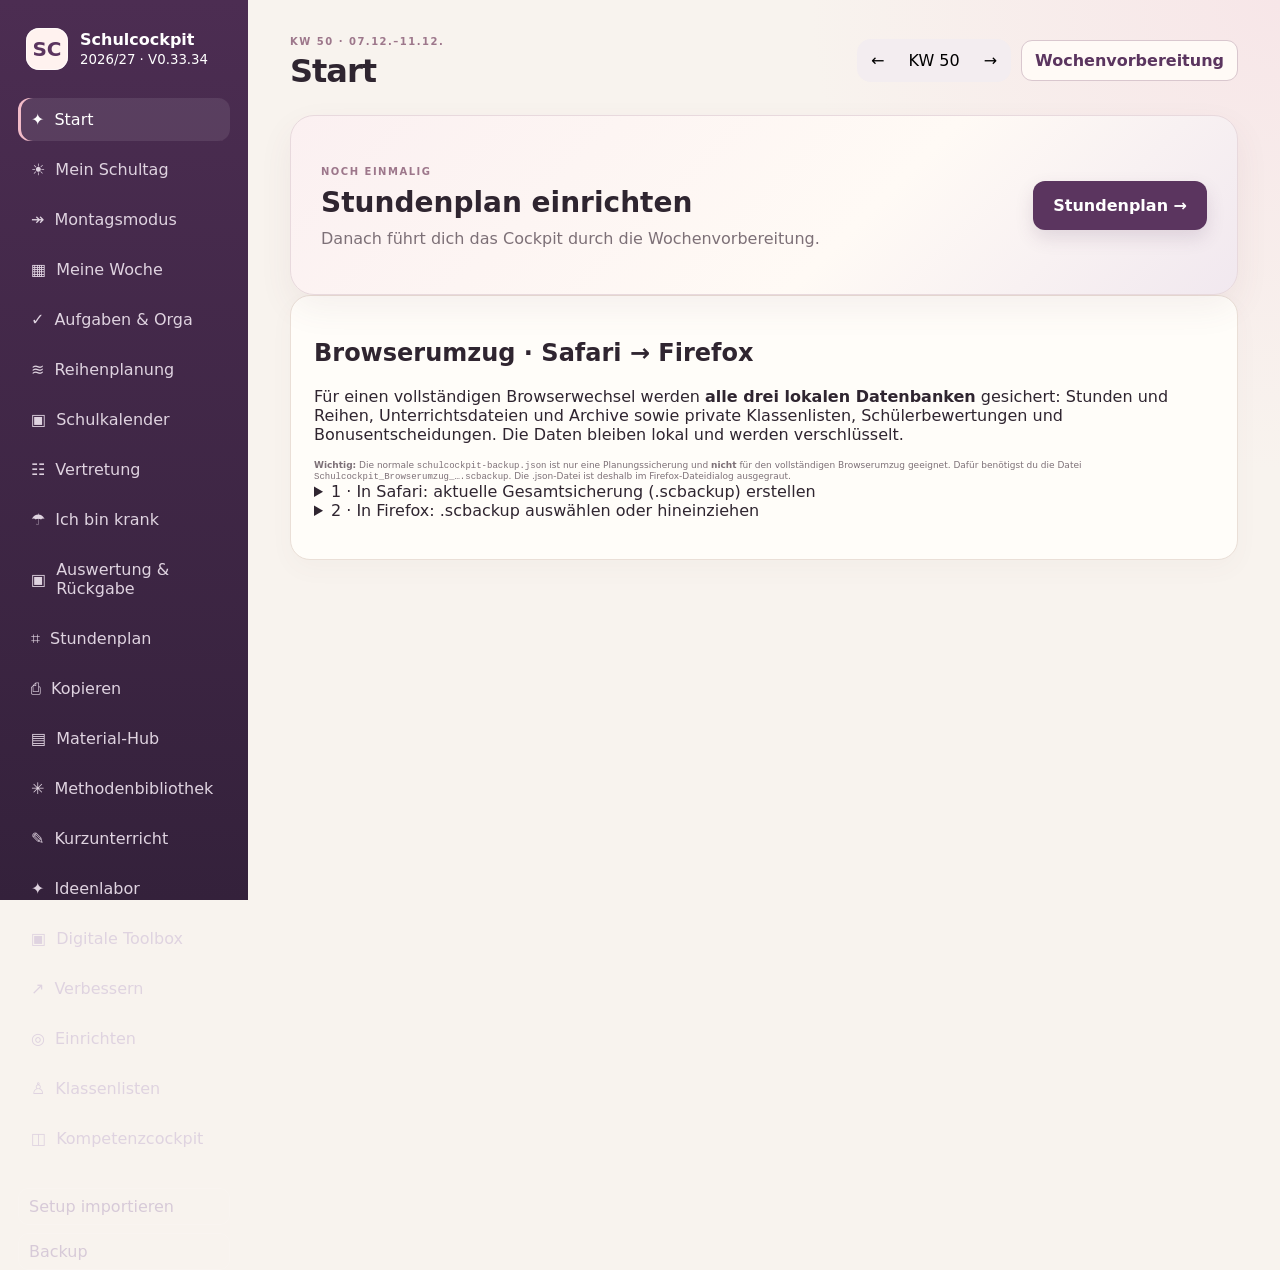
==== commit dfef2725: "V0.33.34: Private LEB-Kompetenzmatrix" ====
--- a/index.html
+++ b/index.html
@@ -74,6 +74,7 @@
   <link rel="stylesheet" href="schulcockpit-unterrichtsauswahl-v3331.css?v=0.33.31">
   <link rel="stylesheet" href="schulcockpit-eigener-unterricht-v3332.css?v=0.33.32">
   <link rel="stylesheet" href="schulcockpit-kompetenznachweise-v3333.css?v=0.33.33">
+  <link rel="stylesheet" href="schulcockpit-leb-kompetenzen-v3334.css?v=0.33.34">
   <link rel="stylesheet" href="schulcockpit-nachschreiber-abgleich-v335.css?v=0.33.11">
   <link rel="stylesheet" href="schulcockpit-classtime-abgleich-v336.css?v=0.33.6">
   <link rel="stylesheet" href="schulcockpit-bonusluecken-v337.css?v=0.33.7">
@@ -288,5 +289,7 @@
   <script src="schulcockpit-eigener-unterricht-v3332.js?v=0.33.32"></script>
   <script src="schulcockpit-kompetenznachweise-v3333-core.js?v=0.33.33"></script>
   <script src="schulcockpit-kompetenznachweise-v3333.js?v=0.33.33"></script>
+  <script src="schulcockpit-leb-kompetenzen-v3334-core.js?v=0.33.34"></script>
+  <script src="schulcockpit-leb-kompetenzen-v3334.js?v=0.33.34"></script>
 </body>
 </html>
--- a/schulcockpit-leb-kompetenzen-v3334.css
+++ b/schulcockpit-leb-kompetenzen-v3334.css
@@ -0,0 +1 @@
+.v3334-private{border-left:5px solid #5946a8}.v3334-private>label{display:block;margin:10px 0}.v3334-actions{display:flex;gap:7px;flex-wrap:wrap}.v3334-table{overflow:auto;margin-top:14px}.v3334-table table{width:100%;border-collapse:collapse}.v3334-table th,.v3334-table td{padding:7px;border-bottom:1px solid #ddd;text-align:left}.v3334-table input,.v3334-table select{min-width:130px}
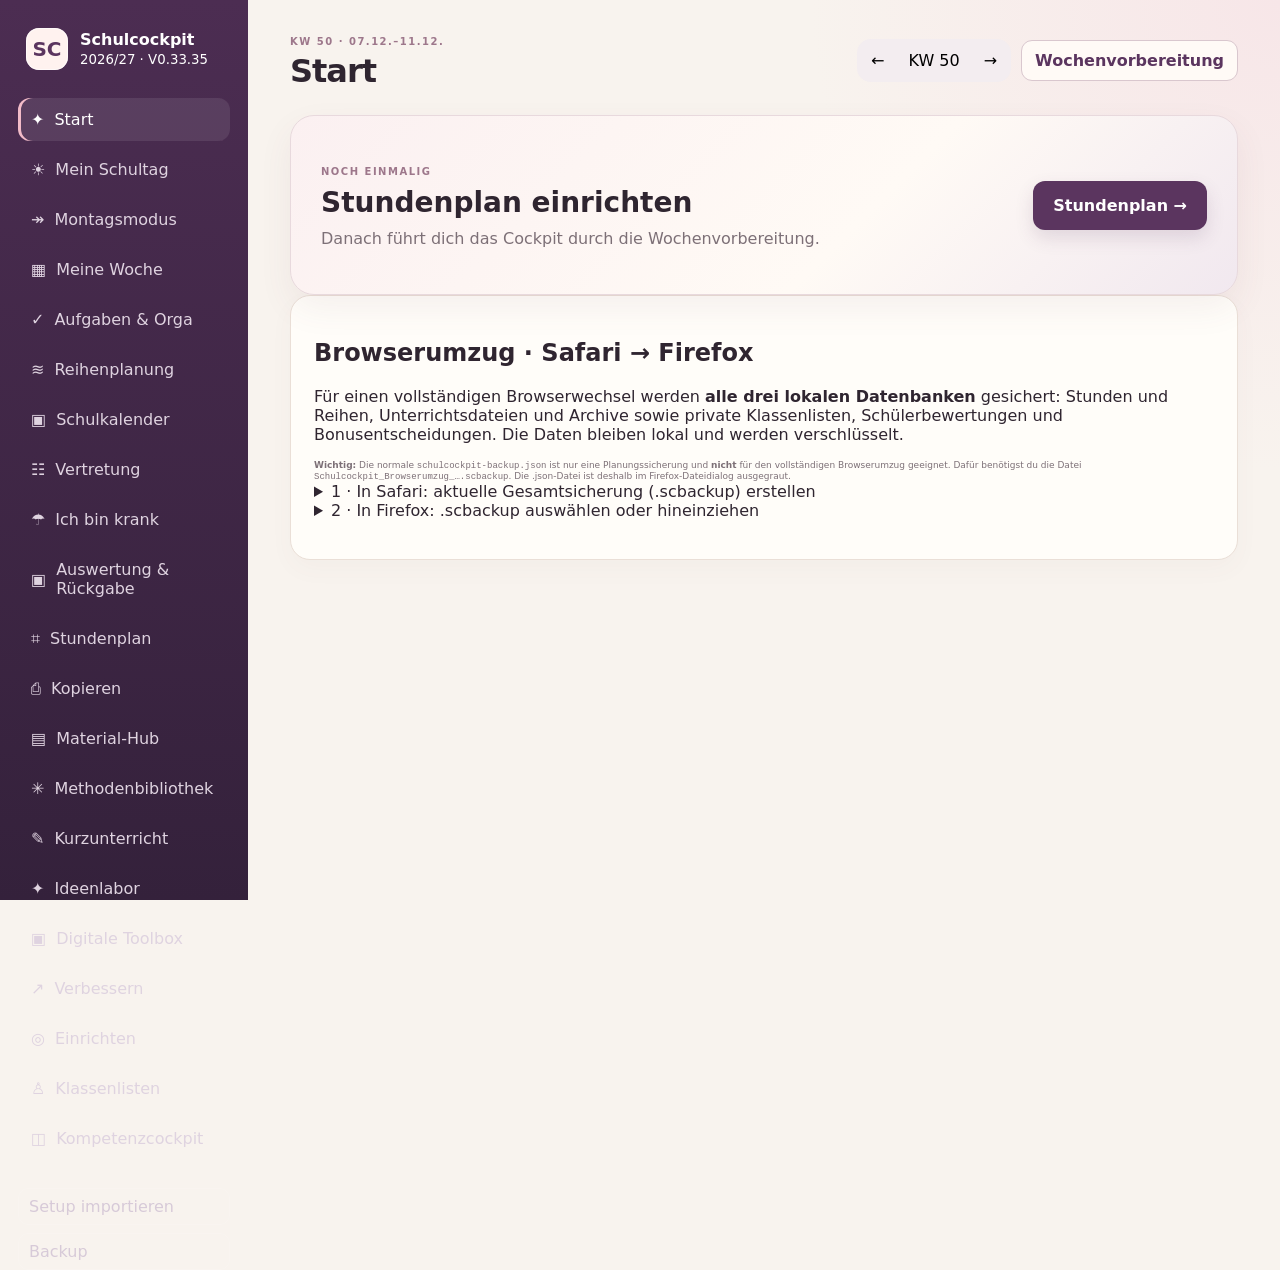
==== commit b9d62d15: "V0.33.35: Klausurraster mit privater LEB-Historie verknüpfen" ====
--- a/index.html
+++ b/index.html
@@ -75,6 +75,7 @@
   <link rel="stylesheet" href="schulcockpit-eigener-unterricht-v3332.css?v=0.33.32">
   <link rel="stylesheet" href="schulcockpit-kompetenznachweise-v3333.css?v=0.33.33">
   <link rel="stylesheet" href="schulcockpit-leb-kompetenzen-v3334.css?v=0.33.34">
+  <link rel="stylesheet" href="schulcockpit-klausur-leb-v3335.css?v=0.33.35">
   <link rel="stylesheet" href="schulcockpit-nachschreiber-abgleich-v335.css?v=0.33.11">
   <link rel="stylesheet" href="schulcockpit-classtime-abgleich-v336.css?v=0.33.6">
   <link rel="stylesheet" href="schulcockpit-bonusluecken-v337.css?v=0.33.7">
@@ -291,5 +292,7 @@
   <script src="schulcockpit-kompetenznachweise-v3333.js?v=0.33.33"></script>
   <script src="schulcockpit-leb-kompetenzen-v3334-core.js?v=0.33.34"></script>
   <script src="schulcockpit-leb-kompetenzen-v3334.js?v=0.33.34"></script>
+  <script src="schulcockpit-klausur-leb-v3335-core.js?v=0.33.35"></script>
+  <script src="schulcockpit-klausur-leb-v3335.js?v=0.33.35"></script>
 </body>
 </html>
--- a/schulcockpit-klausur-leb-v3335.css
+++ b/schulcockpit-klausur-leb-v3335.css
@@ -0,0 +1 @@
+.v3335-list{display:grid;gap:8px}.v3335-list label{display:flex;gap:9px;padding:10px;border:1px solid #dddfe8;border-radius:9px}.v3335-list label.blocked{opacity:.65}.v3335-list span{display:grid}.v3335-preview{display:grid;gap:7px;margin:12px 0}.v3335-preview article{display:flex;justify-content:space-between;gap:15px;padding:9px;background:#f5f5f8;border-radius:8px}.v3335-actions{display:flex;justify-content:flex-end;gap:8px}
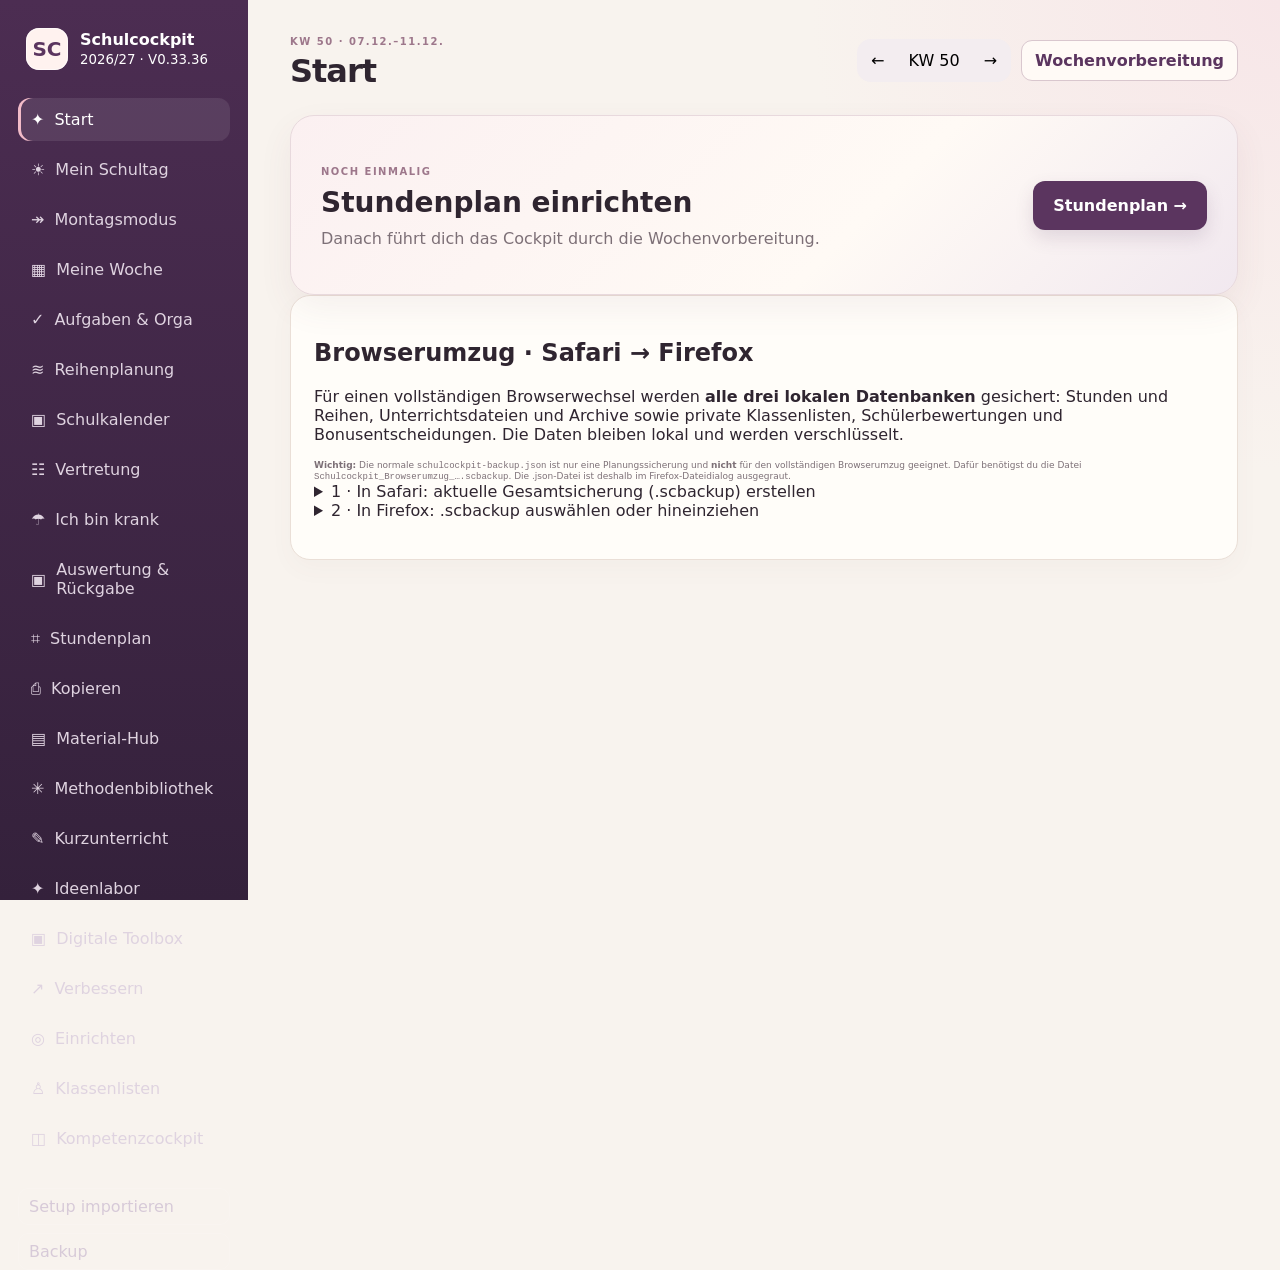
==== commit 5812e874: "V0.33.36: Unterricht und Kompetenznachweise integrieren" ====
--- a/index.html
+++ b/index.html
@@ -294,5 +294,7 @@
   <script src="schulcockpit-leb-kompetenzen-v3334.js?v=0.33.34"></script>
   <script src="schulcockpit-klausur-leb-v3335-core.js?v=0.33.35"></script>
   <script src="schulcockpit-klausur-leb-v3335.js?v=0.33.35"></script>
+  <script src="schulcockpit-integritaet-v3336-core.js?v=0.33.36"></script>
+  <script src="schulcockpit-integritaet-v3336.js?v=0.33.36"></script>
 </body>
 </html>
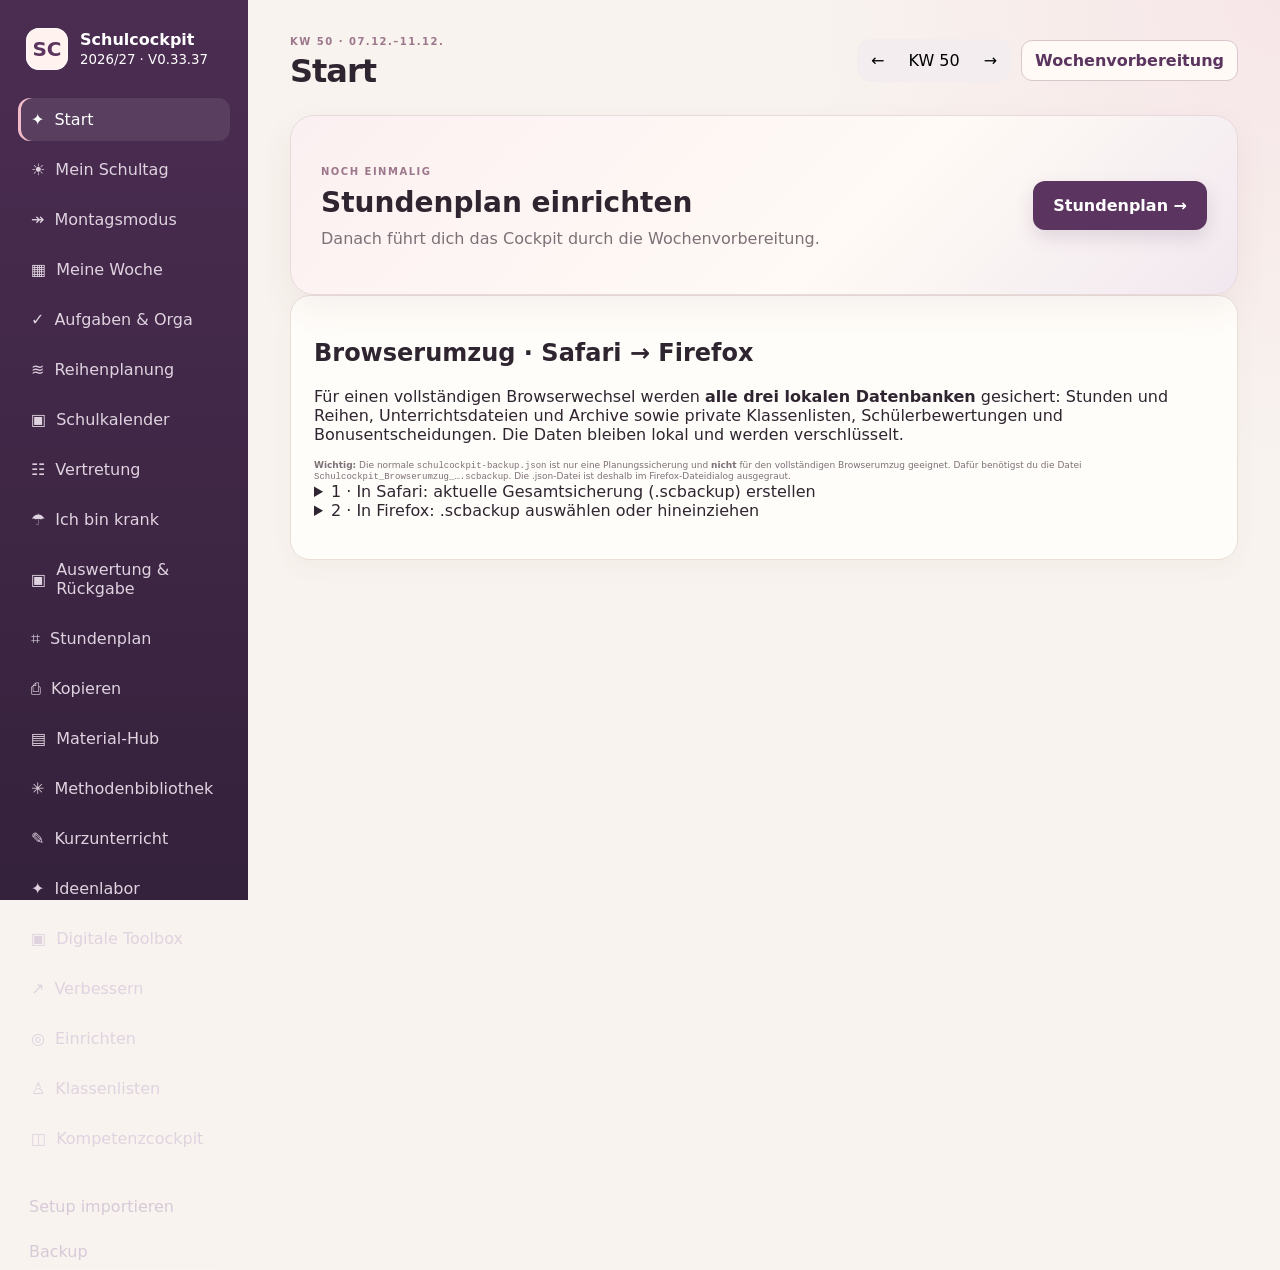
==== commit cdbb54cf: "V0.33.37: sichere Delta- und Abnahmeworkflows" ====
--- a/index.html
+++ b/index.html
@@ -287,6 +287,7 @@
   <script src="schulcockpit-unterrichtsauswahl-v3331-core.js?v=0.33.31"></script>
   <script src="schulcockpit-unterrichtsauswahl-v3331.js?v=0.33.31"></script>
   <script src="schulcockpit-eigener-unterricht-v3332-core.js?v=0.33.32"></script>
+  <script src="schulcockpit-delta-v3337-core.js?v=0.33.37"></script>
   <script src="schulcockpit-eigener-unterricht-v3332.js?v=0.33.32"></script>
   <script src="schulcockpit-kompetenznachweise-v3333-core.js?v=0.33.33"></script>
   <script src="schulcockpit-kompetenznachweise-v3333.js?v=0.33.33"></script>
@@ -296,5 +297,6 @@
   <script src="schulcockpit-klausur-leb-v3335.js?v=0.33.35"></script>
   <script src="schulcockpit-integritaet-v3336-core.js?v=0.33.36"></script>
   <script src="schulcockpit-integritaet-v3336.js?v=0.33.36"></script>
+  <script src="schulcockpit-delta-v3337.js?v=0.33.37"></script>
 </body>
 </html>
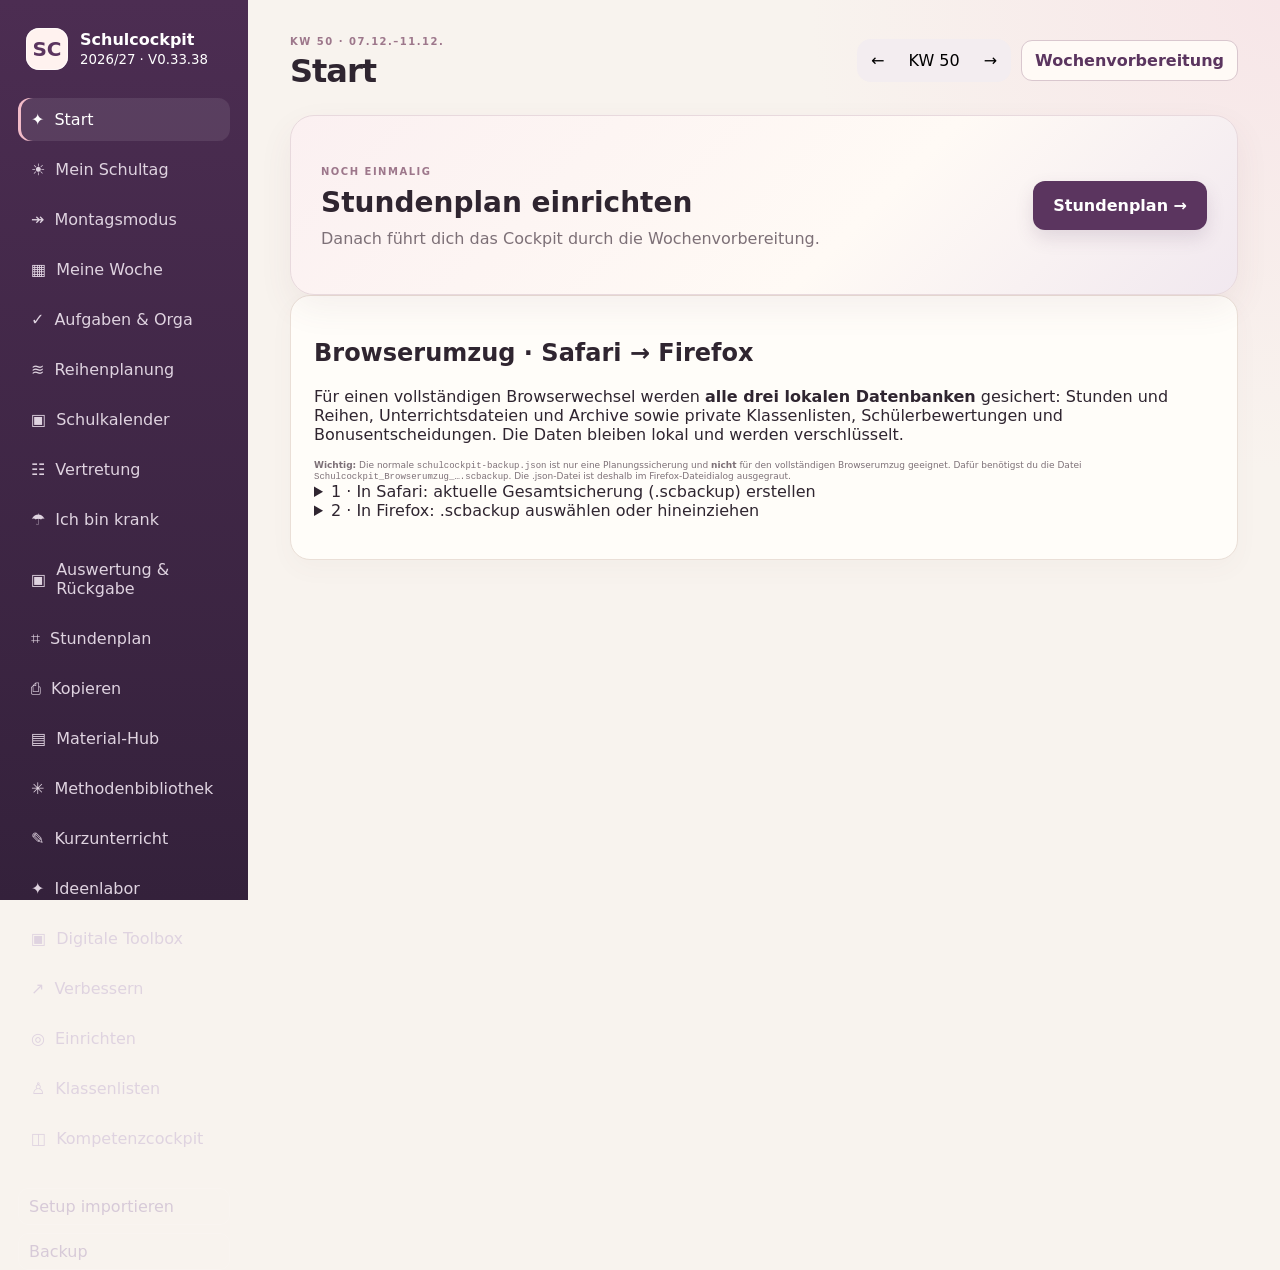
==== commit ac7eddbb: "V0.33.38: explizite Lückenzuordnung für reguläre und Nachschreiber-Importe" ====
--- a/index.html
+++ b/index.html
@@ -83,7 +83,7 @@
   <link rel="stylesheet" href="schulcockpit-inklusion-bonus-v3313.css?v=0.33.13">
   <link rel="stylesheet" href="schulcockpit-schuelerzuordnung-v3314.css?v=0.33.14">
   <link rel="stylesheet" href="schulcockpit-variantenmatrix-v3316.css?v=0.33.16">
-  <link rel="stylesheet" href="schulcockpit-notenspiegel-v3320.css?v=0.33.20">
+  <link rel="stylesheet" href="schulcockpit-notenspiegel-v3320.css?v=0.33.38">
   <link rel="stylesheet" href="schulcockpit-pruefungskompetenzen-v3321.css?v=0.33.21">
   <link rel="stylesheet" href="schulcockpit-raster-quelle-v3322.css?v=0.33.22">
   <link rel="stylesheet" href="schulcockpit-physisches-archiv-v3323.css?v=0.33.23">
@@ -112,7 +112,7 @@
   <script src="schulcockpit-raster-import-v215.js?v=0.33.22"></script>
   <script src="schulcockpit-aufgaben-autosave-v216.js?v=0.27.9"></script>
   <script src="schulcockpit-classtime-mapping-v217.js?v=0.25.0"></script>
-  <script src="schulcockpit-korrektur-workflow-v218.js?v=0.28.1"></script>
+  <script src="schulcockpit-korrektur-workflow-v218.js?v=0.33.38"></script>
   <script src="schulcockpit-bonus-feedback-v219.js?v=0.25.0"></script>
   <script src="schulcockpit-bonus-identities-v220.js?v=0.25.0"></script>
   <script src="schulcockpit-compact-score-grid-v221.js?v=0.25.0"></script>
@@ -197,8 +197,9 @@
   <script src="schulcockpit-methoden-v298.js?v=0.29.8"></script>
   <script src="schulcockpit-unterricht-qualitaet-v299-core.js?v=0.29.9"></script>
   <script src="schulcockpit-unterricht-qualitaet-v299.js?v=0.29.9"></script>
-  <script src="schulcockpit-nachschreiben-v300-core.js?v=0.33.9"></script>
-  <script src="schulcockpit-nachschreiben-v300.js?v=0.33.9"></script>
+  <script src="schulcockpit-classtime-sammelfragen-v3338-core.js?v=0.33.38"></script>
+  <script src="schulcockpit-nachschreiben-v300-core.js?v=0.33.38"></script>
+  <script src="schulcockpit-nachschreiben-v300.js?v=0.33.38"></script>
   <script src="schulcockpit-report-fit-v301-core.js?v=0.30.1"></script>
   <script src="schulcockpit-report-onepage-v301.js?v=0.33.15"></script>
   <script src="schulcockpit-ideenlabor-v302-core.js?v=0.30.2"></script>
@@ -260,8 +261,8 @@
   <script src="schulcockpit-aufgabeneditor-v334.js?v=0.33.30"></script>
   <script src="schulcockpit-nachschreiber-abgleich-v335-core.js?v=0.33.11"></script>
   <script src="schulcockpit-nachschreiber-abgleich-v335.js?v=0.33.11"></script>
-  <script src="schulcockpit-classtime-abgleich-v336-core.js?v=0.33.14"></script>
-  <script src="schulcockpit-classtime-abgleich-v336.js?v=0.33.6"></script>
+  <script src="schulcockpit-classtime-abgleich-v336-core.js?v=0.33.38"></script>
+  <script src="schulcockpit-classtime-abgleich-v336.js?v=0.33.38"></script>
   <script src="schulcockpit-bonusluecken-v337-core.js?v=0.33.7"></script>
   <script src="schulcockpit-bonusluecken-v337.js?v=0.33.7"></script>
   <script src="schulcockpit-inklusion-bonus-v3313-core.js?v=0.33.13"></script>
@@ -273,8 +274,8 @@
   <script src="schulcockpit-schuelerzuordnung-v3314-core.js?v=0.33.14"></script>
   <script src="schulcockpit-schuelerzuordnung-v3314.js?v=0.33.14"></script>
   <script src="schulcockpit-auswertung-ansicht-v3312.js?v=0.33.12"></script>
-  <script src="schulcockpit-notenspiegel-v3320-core.js?v=0.33.20"></script>
-  <script src="schulcockpit-notenspiegel-v3320.js?v=0.33.20"></script>
+  <script src="schulcockpit-notenspiegel-v3320-core.js?v=0.33.38"></script>
+  <script src="schulcockpit-notenspiegel-v3320.js?v=0.33.38"></script>
   <script src="schulcockpit-pruefungskompetenzen-v3321-core.js?v=0.33.21"></script>
   <script src="schulcockpit-pruefungskompetenzen-v3321.js?v=0.33.21"></script>
   <script src="schulcockpit-physisches-archiv-v3323-core.js?v=0.33.27"></script>
@@ -298,5 +299,6 @@
   <script src="schulcockpit-integritaet-v3336-core.js?v=0.33.36"></script>
   <script src="schulcockpit-integritaet-v3336.js?v=0.33.36"></script>
   <script src="schulcockpit-delta-v3337.js?v=0.33.37"></script>
+  <script src="schulcockpit-korrektur-v3338.js?v=0.33.38"></script>
 </body>
 </html>
--- a/schulcockpit-notenspiegel-v3320.css
+++ b/schulcockpit-notenspiegel-v3320.css
@@ -36,3 +36,5 @@
  .v3320-grade-count span{font-size:.62rem}
  .v3320-grade-count strong{font-size:.96rem}
 }
+
+.v3338-diagnose{margin-top:10px;padding:8px;border:1px solid var(--border,#ddd);border-radius:7px}.v3338-diagnose summary{cursor:pointer}.v3338-diagnostic-row{padding:6px;border-bottom:1px solid var(--border,#ddd)}.v3338-jump{display:block;text-align:left;white-space:normal;margin:3px 0;color:#9b423c}.v3338-flag{color:#9b423c;font-weight:650}.v3338-cell-issue{outline:2px solid #c87762;outline-offset:-2px;background:#fff2e9!important}.v3338-parts{display:block;margin-top:5px;font-size:.8rem}.v3338-parts input{width:100%;max-width:180px}
